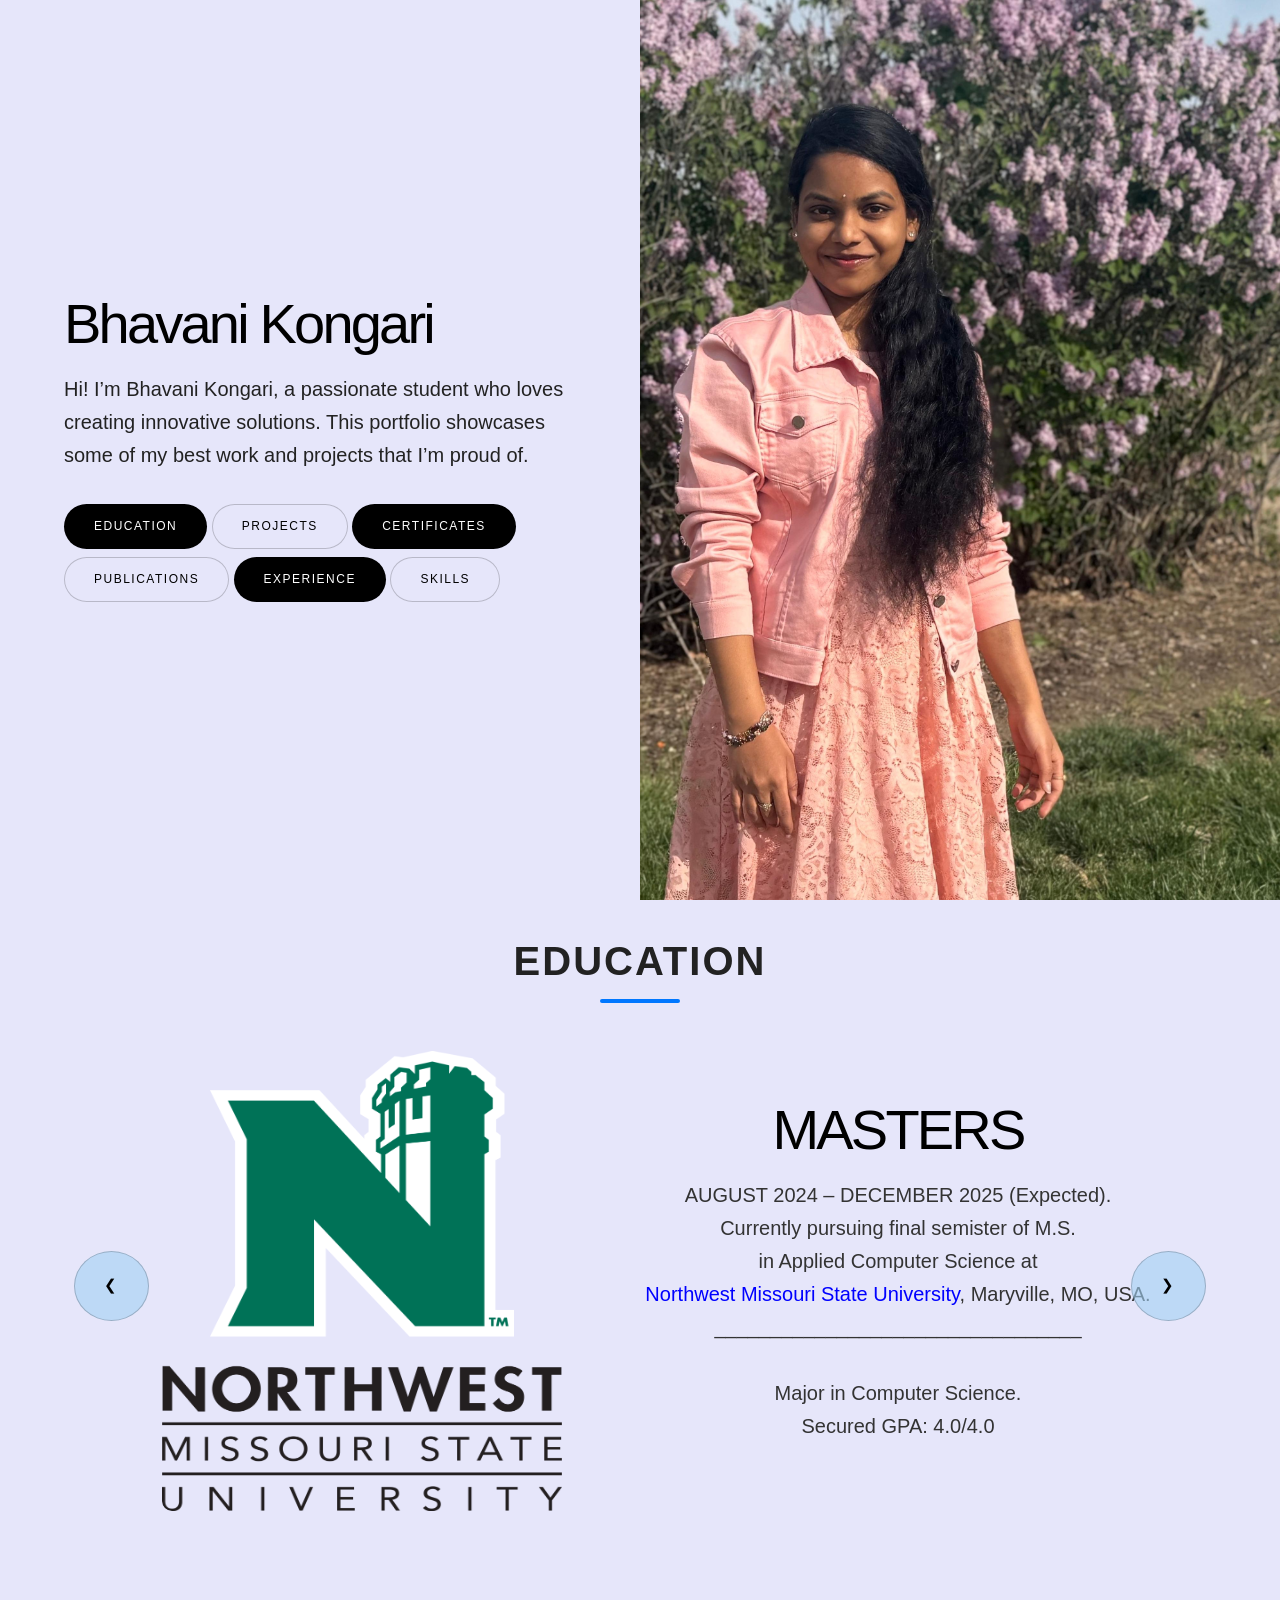
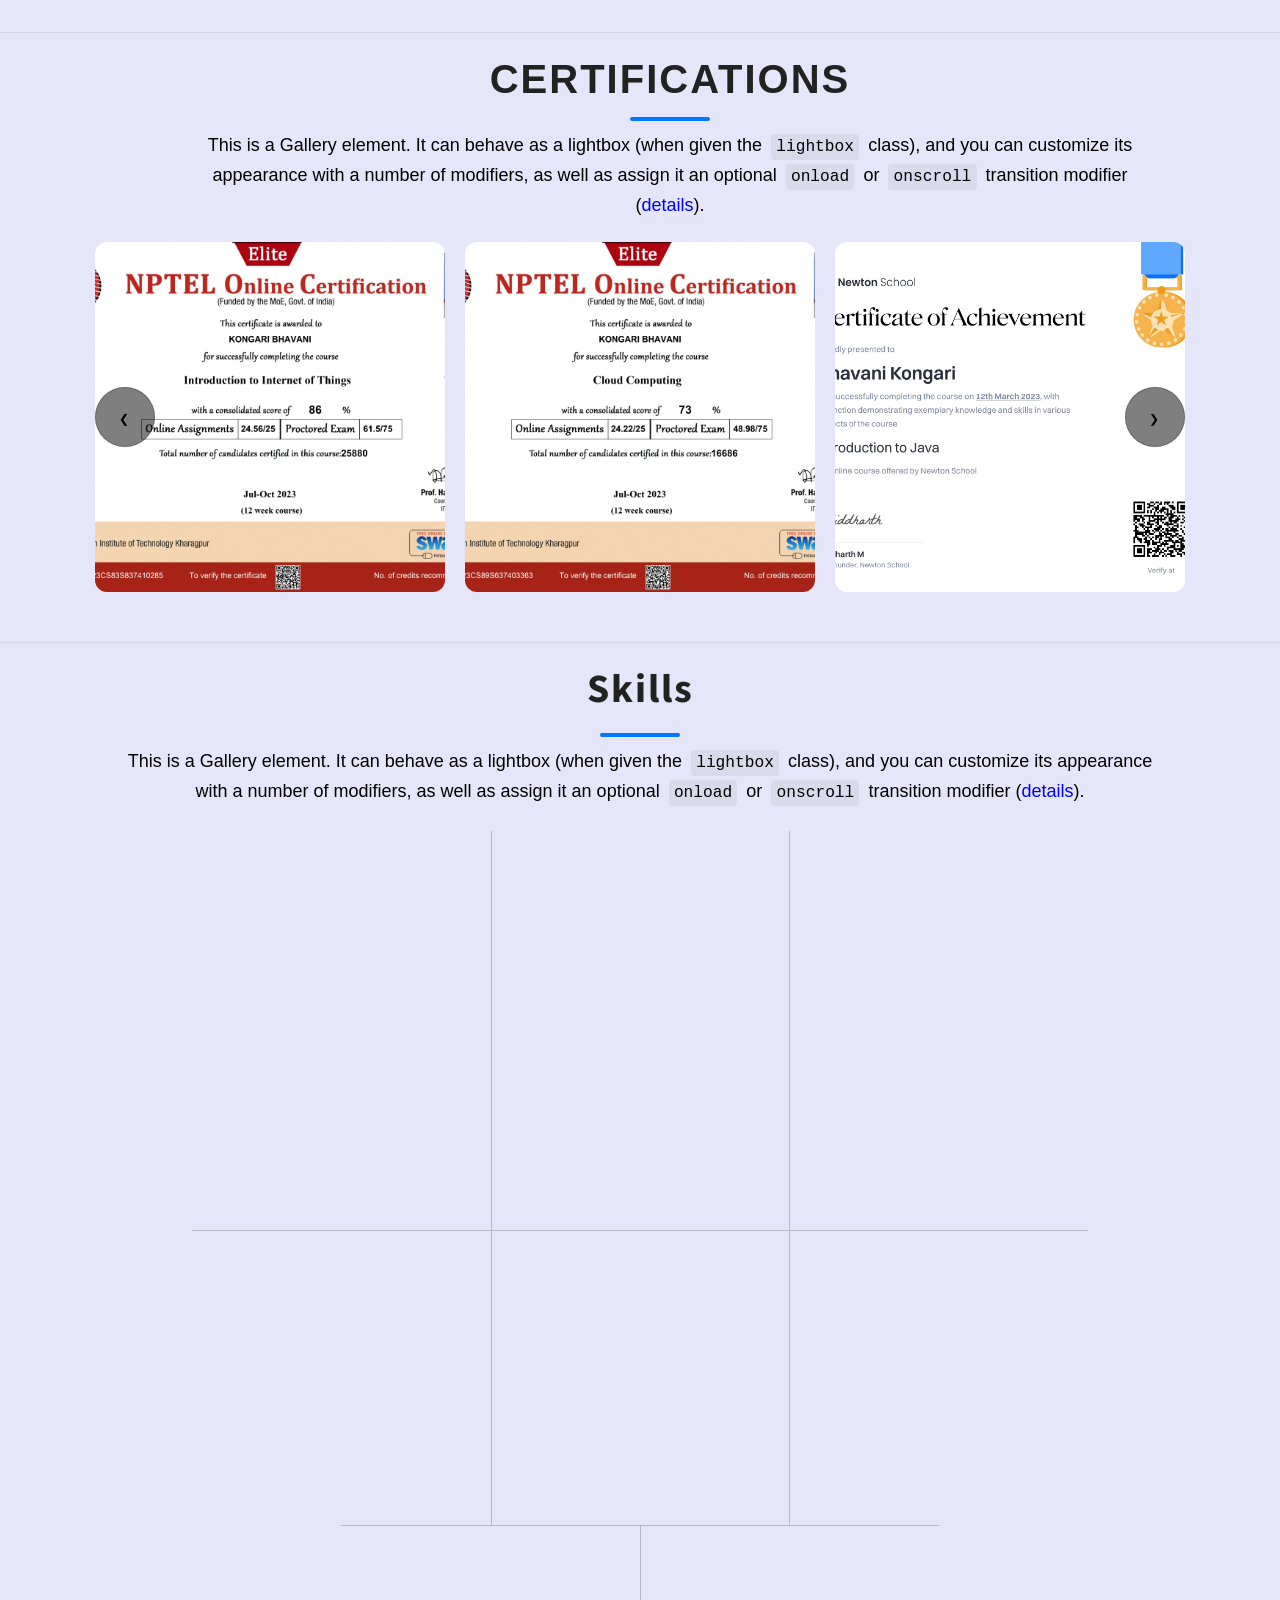
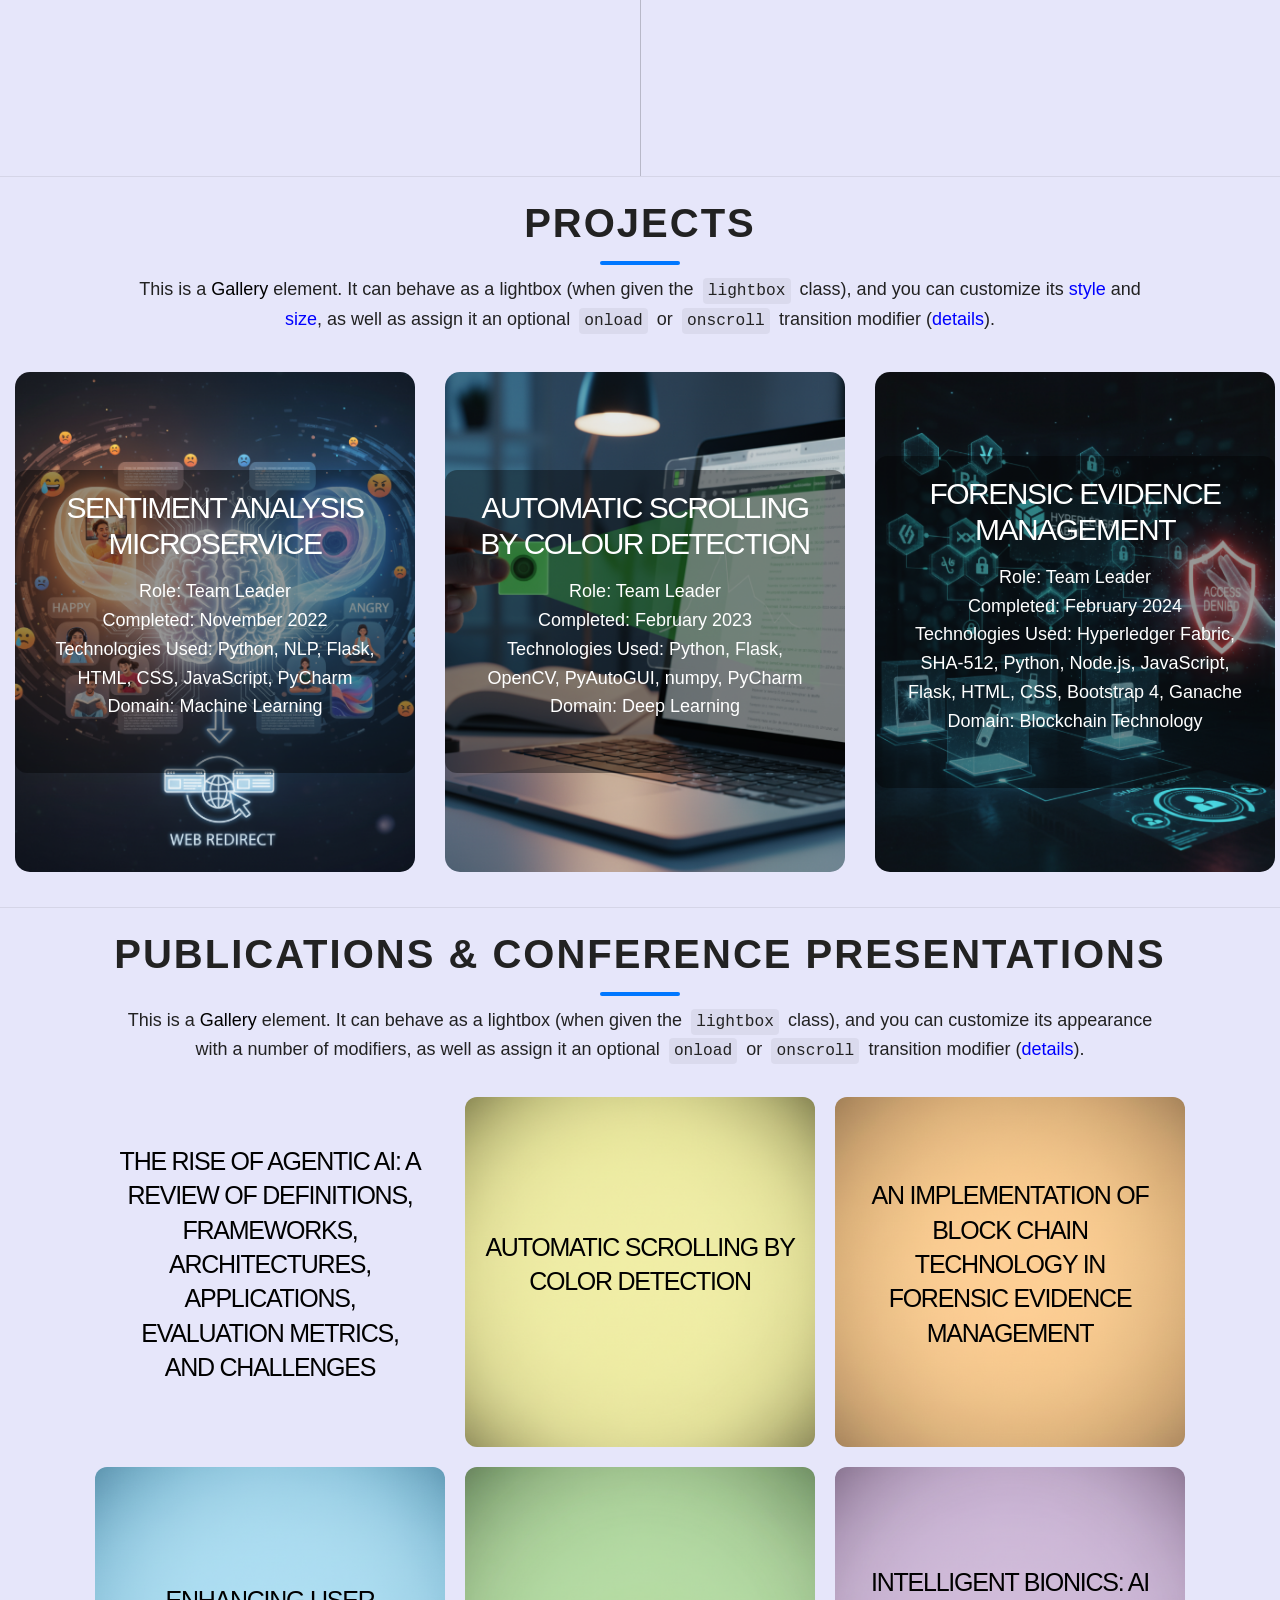
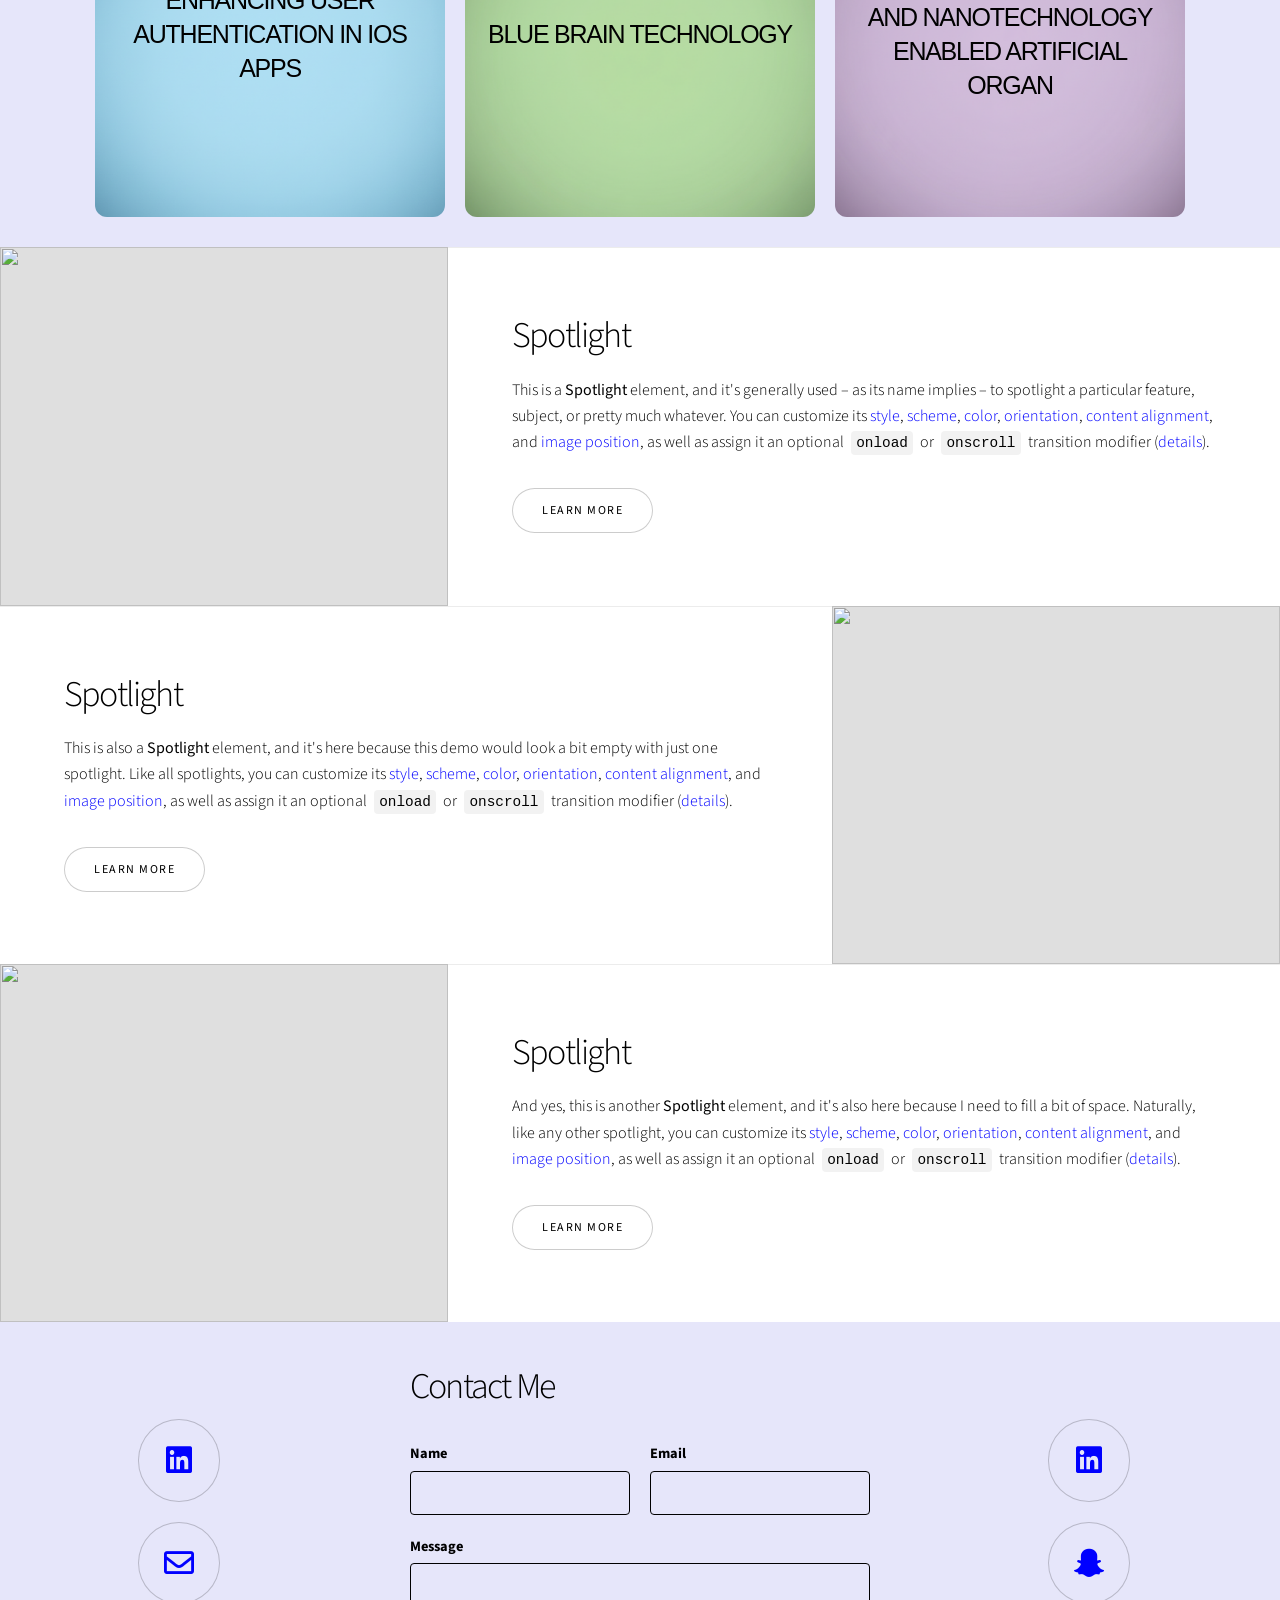
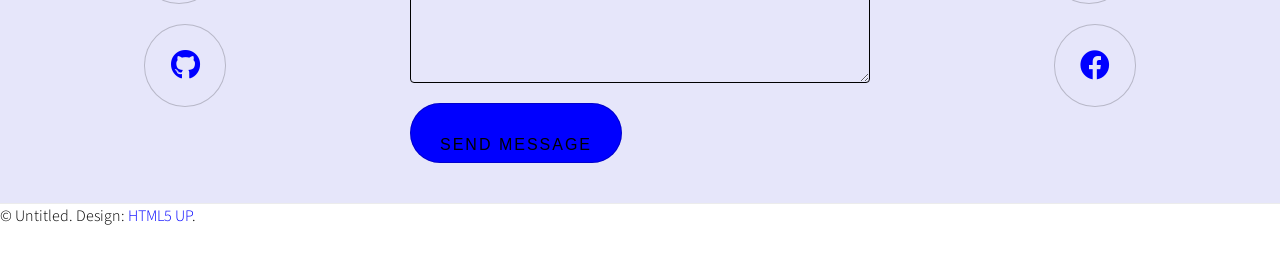
==== index.html @ 275ad196 "second" ====
<!DOCTYPE HTML>
<!--
	Story by HTML5 UP
	html5up.net | @ajlkn
	Free for personal and commercial use under the CCA 3.0 license (html5up.net/license)

	Note: Only needed for demo purposes. Delete for production sites.
-->
<html>
	<head>
		<title>Story by HTML5 UP</title>
		<meta charset="utf-8" />
		<meta name="viewport" content="width=device-width, initial-scale=1, user-scalable=no" />
		<meta name="viewport" content="width=device-width, initial-scale=1.0">
		<link rel="stylesheet" href="assets/css/main.css" />
		
		<noscript><link rel="stylesheet" href="assets/css/noscript.css" /></noscript>
	</head>
	<body class="is-preload">

	<!-- Wrapper -->
	<div id="wrapper" class="divided">
	<!-- Banner -->
	<section class="banner style1 orient-left content-align-left image-position-right fullscreen onload-image-fade-in onload-content-fade-right" style="background: lavender; 
 	color: #222;
  	font-family: 'robot', sans-serif;">
	<div class="content">
	<h1>Bhavani Kongari</h1>
	<p class="major">Hi! I’m Bhavani Kongari, a passionate student who loves creating innovative solutions. This portfolio showcases some of my best work and projects that I’m proud of.
	<!-- <p>This is a <strong>Banner</strong> element, and it's generally used as an introduction or opening statement. You can customize its <span class="demo-controls">appearance with a number of modifiers</span>, as well as assign it an optional <code>onload</code> or <code>onscroll</code> transition modifier (<a href="#reference-banner">details</a>).</p> -->
	<ul class="actions stacked">
	<li><a href="#education" class="button primary">Education</a>
	<a href="#projects" class="button default">Projects</a>	
	<a href="#certificates" class="button primary">Certificates</a>
	<a href="#publications" class="button default">Publications</a>
	<a href="#expirence" class="button primary">Experience</a>
	<a href="#Skills" class="button default">Skills</a></li>
	</ul>
	</div>
	<div class="image">
	<img src="images/MyPic.jpg" alt="" />
	</div>
	</section>

	<!-- Slide 4 (Education) -->
<section class="wrapper style2 align-center" style="background: lavender; 
  color: #222;
  font-family: 'robot', sans-serif; margin-top: -30px;" id="education" >
	  <div>
    <h2 style="font-size: 2.5rem; font-weight: 700; color: #222; letter-spacing: 2px; margin-bottom: 10px;">
      EDUCATION
    </h2>
    <div style="width: 80px; height: 4px; background: #0077ff; margin: 0 auto; border-radius: 2px;"></div>
  
	<!-- <p>This is a <strong>Gallery</strong> element. It can behave as a lightbox (when given the <code>lightbox</code> class), and you can customize its <span class="demo-controls">appearance with a number of modifiers</span>, as well as assign it an optional <code>onload</code> or <code>onscroll</code> transition modifier (<a href="#reference-gallery">details</a>).</p> -->
	</div>


	<div id="carousel" style="position: relative; width: 100%; overflow: hidden; background: lavender; 
  	color: #222;
  	font-family: 'robot', sans-serif;">
	
	  <div id="carousel-inner" style="display: flex; transition: transform 0.5s ease;">
	
	    <!-- Slide 1 -->
	    <div style="flex: 0 0 100%; display: flex; align-items: center; justify-content: center; box-sizing: border-box; padding: 40px;">
	      <div style="flex: 1; text-align:center;">
	        <img src="images/NWMSU.png" style="width:100%; max-width:400px; height: 460px; border-radius:10px;">
	      </div>
	      <div style="flex: 1; padding: 20px; color: #333;">
	        <h1> MASTERS </h1>
	        <p style="font-size:20px; font-family: 'robot', sans-serif;">AUGUST 2024 – DECEMBER 2025 (Expected). <br> 
		
		Currently pursuing final semister of M.S. <br> in Applied Computer Science at 	<br>	
	           <a href="https://www.nwmissouri.edu/">Northwest Missouri State University</a>, Maryville, MO, USA. <br>
	           _________________________________<br><br>
	          	Major in Computer Science. <br>
		Secured GPA: 4.0/4.0 </p>
	      </div>
	    </div>
	
	    <!-- Slide 2 -->
	    <div style="flex: 0 0 100%; display: flex; align-items: center; justify-content: center; box-sizing: border-box; padding: 40px;">
	      <div style="flex: 1; text-align:center;">
	        <img src="images/SREYAS.jpg" style="width:460px; height: 460px; border-radius:10px;">
	      </div>
	      <div style="flex: 1; padding: 20px; color: #333;">
	        <h1> BACHELORS </h1>
	        <p style="font-size:20px; font-family: 'robot', sans-serif;">JUNE 2020 – MAY 2024. <br> 
		
		Completed Bachelor of Technology in Computer Science at <br>
		 	
	           <a href="https://sreyas.ac.in/">Sreyas Institute of Engineering and Technology</a>,
	           <br>Hyderabad, India -	         
	           <a href="https://www.jntuh.ac.in/">JNTUH affiliated</a>. <br>	
	           _________________________________<br><br>
	           Major in Computer Science. <br>
		Secured GPA: 8.49/10.0 <br>
		Second Topper of the University – Awarded Silver Medal.
		</p>
	      </div>
	    </div>



	    <div style="flex: 0 0 100%; display: flex; align-items: center; justify-content: center; box-sizing: border-box; padding: 40px;">
	      <div style="flex: 1; text-align:center;">
	        <img src="images/SRICHAI.png" style="width:460px; height: 460px; border-radius:10px;">
	      </div>
	      <div style="flex: 1; padding: 20px; color: #333;">
	        <h1> INTERMEDIATE </h1>
	        <p style="font-size:20px; font-family: 'robot', sans-serif;">JUNE 2018 – MARCH 2020. <br> 
		
	           <a href="https://srichaitanya.net/">Sri Chaitanya Junior College</a>, Hyderabad, India. <br>
	           _________________________________<br><br>	         
	           Major in MATHS, PHYSICS, CHEMISTRY (MPC). <br>
	         	Board of Intermediate Education, Telangana (BIETS).<br>
		Secured Percentage: 95 <br>
		Secured Score: 955/1000
		</p>
	      </div>
	    </div>

	    <div style="flex: 0 0 100%; display: flex; align-items: center; justify-content: center; box-sizing: border-box; padding: 40px;">
	      <div style="flex: 1; text-align:center;">
	        <img src="images/NAAGAR.png" style="width:460px; height: 460px; border-radius:10px;">
	      </div>
	      <div style="flex: 1; padding: 20px; color: #333;">
	        <h1> HIGH SCHOOL </h1>
	        <p style="font-size:20px; font-family: 'robot', sans-serif;">SSC in March 2018. <br> 
		Completed high school education from <br>
	           <a href="https://www.naagarjunaschools.co.in/">Naagarjuna High School</a>, Hyderabad, India. <br>
	           	        _________________________________<br><br>	  
	         	Board of Secondary Education, Telangana (BSE Telangana). <br>
		Secured Percentage: 92 <br>
		Secured CGPA: 9.2/10.0
		</p>
	      </div>
	    </div>
	
	  </div>
	
	  <!-- Navigation Buttons -->
	<button id="prevBtn" 
	style="position: absolute; top: 50%; left: 10px; transform: translateY(-50%);
	background: rgba(162, 209, 244, 0.6); color: white; border: none; width: 1px; height: 70px; font-size: 15px; 
	border-radius: 80%; display: flex; align-items: center; justify-content: center;"> 
	&#10094; 
	</button>

	<button id="nextBtn" 
	style="position: absolute; top: 50%; right: 10px; transform: translateY(-50%);
	background: rgba(162, 209, 244, 0.6); color: white; border: none; width: 1px; height: 70px; font-size: 15px; 
	border-radius: 80%; display: flex; align-items: center; justify-content: center;">
	&#10095; 
	</button>
	</div>
	</section>

	<script>
	  let index = 0;
	  const slides = document.querySelectorAll("#carousel-inner > div");
	  const total = slides.length;
	  const inner = document.getElementById("carousel-inner");
	
	  function updateSlide() {
	    inner.style.transform = `translateX(-${index * 100}%)`;
	  }
	
	  document.getElementById("nextBtn").onclick = () => {
	    index = (index + 1) % total;
	    updateSlide();
	  };
	
	  document.getElementById("prevBtn").onclick = () => {
	    index = (index - 1 + total) % total;
	    updateSlide();
	  };
	</script>











<section style="padding-left:60px; padding-bottom: 50px;text-align:center; background:lavender; font-family: 'robot', sans-serif;" id="certificates">
  <div>
    	<h2 style="font-size: 2.5rem; font-weight: 700; color: #222; letter-spacing: 2px; padding-top: 20px;margin-bottom: 10px;">
      	CERTIFICATIONS
    	</h2>
    	<div style="width: 80px; height: 4px; background: #0077ff; margin: 0 auto; border-radius: 2px;"></div>
  
	<p style="margin-left: 120px; margin-right: 120px; font-size:18px; font-family: 'robot', sans-serif; padding: 10px">
	This is a <strong>Gallery</strong> element. It can behave as a lightbox (when given the <code>lightbox</code> class),
	and you can customize its <span class="demo-controls">appearance with a number of modifiers</span>, 
	as well as assign it an optional <code>onload</code> or <code>onscroll</code> transition modifier 
	(<a href="#reference-gallery">details</a>).</p>
	</div>

   <div style="position: relative; width:1150px; max-width: 100%; margin: auto; overflow: hidden;margin-top: -20px;" class="certificates-container">
    <!-- Pages container -->
    <div id="cert-pages" style="display:flex; transition: transform 0.5s ease; width: 100%;">

      <!-- Page 1 -->
      <div style="display:flex; gap:20px; min-width: 100%;">
        <!-- Certificate 1 -->
        <div class="cert-card" style="position:relative; width:350px; height:350px; border-radius:12px; overflow:hidden; cursor:pointer; background:lavender;">
          <img src="images/IOT.jpg" alt="NPTEL IoT" style="width:100%; height:100%; object-fit:cover; display:block;">
          <div class="overlay" style="position:absolute; bottom:-100%; left:0; width:100%; height:100%; background:white; color:black; transition:bottom 0.4s ease; display:flex; flex-direction:column; justify-content:center; align-items:center; text-align:center; padding:10px;">
            <h3 style="font-size:25px;">NPTEL - Internet Of Things (IoT)</h3>
            <p style="padding-left:15px;padding-right:15px;font-size:16px;">Key Skills: IoT architecture, sensors & actuators, MQTT, cloud integration, IoT applications<br>Completed in: 2023</p>
            <span style="padding:5px 10px; background:black; color:white; border-radius:20px; cursor:pointer;" onclick="openModal('images/IOT.jpg')">View Certificate</span>
          </div>
        </div>

        <!-- Certificate 2 -->
        <div class="cert-card" style="position:relative; width:350px; height:350px; border-radius:12px; overflow:hidden; cursor:pointer; background:lavender;">
          <img src="images/CC.jpg" alt="NPTEL Cloud" style="width:100%; height:100%; object-fit:cover; display:block;">
          <div class="overlay" style="position:absolute; bottom:-100%; left:0; width:100%; height:100%; background:white; color:black; transition:bottom 0.4s ease; display:flex; flex-direction:column; justify-content:center; align-items:center; text-align:center; padding:10px;">
            <h3 style="font-size:25px;">NPTEL - Cloud Computing (CC)</h3>
            <p style="padding-left:15px;padding-right:15px;font-size:16px;">Key Skills: Cloud architecture, IaaS/PaaS/SaaS, virtualization, AWS/Azure concepts, deployment & management<br>Completed in: 2023</p>
            <span style="padding:5px 10px; background:black; color:white; border-radius:20px; cursor:pointer;" onclick="openModal('images/CC.jpg')">View Certification</span>
          </div>
        </div>

        <!-- Certificate 3 -->
        <div class="cert-card" style="position:relative; width:350px; height:350px; border-radius:12px; overflow:hidden; cursor:pointer; background:lavender;">
          <img src="images/JAVA.jpg" alt="Newton Java" style="width:100%; height:100%; object-fit:cover; display:block;">
          <div class="overlay" style="position:absolute; bottom:-100%; left:0; width:100%; height:100%; background:white; color:black; transition:bottom 0.4s ease; display:flex; flex-direction:column; justify-content:center; align-items:center; text-align:center; padding:10px;">
            <h3 style="font-size:25px;">Newton School - Introduction to Java</h3>
            <p style="padding-left:15px;padding-right:15px;font-size:16px;">Key Skills: Java basics, OOP concepts, loops, arrays, classes & objects, exception handling<br>Completed in: 2023</p>
            <span style="padding:5px 10px; background:black; color:white; border-radius:20px; cursor:pointer;" onclick="openModal('images/JAVA.jpg')">View Certification</span>
          </div>
        </div>
      </div>

      <!-- Page 2 -->
      <div style="display:flex; gap:20px; min-width: 100%;">
        <!-- Certificate 4 -->
        <div class="cert-card" style="position:relative; width:350px; height:350px; border-radius:12px; overflow:hidden; cursor:pointer; background:lavender;">
          <img src="images/iicc2.jpg" alt="Coding Ninja" style="width:100%; height:100%; object-fit:cover; display:block;">
          <div class="overlay" style="position:absolute; bottom:-100%; left:0; width:100%; height:100%; background:white; color:black; transition:bottom 0.4s ease; display:flex; flex-direction:column; justify-content:center; align-items:center; text-align:center; padding:10px;">
            <h3 style="font-size:25px;">Coding Ninjas - Innovative India Coding Championship (Active Participation)</h3>
            <p style="padding-left:15px;padding-right:15px;font-size:16px;">Key Skills: Problem-solving, competitive coding, algorithmic thinking<br>Completed in: 2022</p>
            <span style="padding:5px 10px; background:black; color:white; border-radius:20px; cursor:pointer;" onclick="openModal('images/iicc1.jpg')">View Certificate</span>
          </div>
        </div>

        <!-- Certificate 5 -->
        <div class="cert-card" style="position:relative; width:350px; height:350px; border-radius:12px; overflow:hidden; cursor:pointer; background:lavender;">
          <img src="images/iicc1.jpg" alt="Coding Ninja 2" style="width:100%; height:100%; object-fit:cover; display:block;">
          <div class="overlay" style="position:absolute; bottom:-100%; left:0; width:100%; height:100%; background:white; color:black; transition:bottom 0.4s ease; display:flex; flex-direction:column; justify-content:center; align-items:center; text-align:center; padding:10px;">
            <h3 style="font-size:25px;">Coding Ninjas - Innovative India Coding Championship (Round 2 Participation)</h3>
            <p style="padding-left:15px;padding-right:15px;font-size:16px;">Key Skills: Advanced problem-solving, algorithms, data structures, coding efficiency<br>Completed in: 2022</p>
            <span style="padding:5px 10px; background:black; color:white; border-radius:20px; cursor:pointer;" onclick="openModal('images/iicc2.jpg')">View Certificate</span>
          </div>
        </div>

        <!-- Certificate 6 -->
        <div class="cert-card" style="position:relative; width:350px; height:350px; border-radius:12px; overflow:hidden; cursor:pointer; background:lavender;">
          <img src="images/PYB.jpg" alt="Coding Ninja 3" style="width:100%; height:100%; object-fit:cover; display:block;">
          <div class="overlay" style="position:absolute; bottom:-100%; left:0; width:100%; height:100%; background:white; color:black; transition:bottom 0.4s ease; display:flex; flex-direction:column; justify-content:center; align-items:center; text-align:center; padding:10px;">
            <h3 style="font-size:25px;">HackerRank - Python Basics</h3>
            <p style="padding-left:15px;padding-right:15px;font-size:16px;">Key Skills: Python syntax, loops, functions, lists, dictionaries<br>Completed in: 2023</p>
            <span style="padding:5px 10px; background:black; color:white; border-radius:20px; cursor:pointer;" onclick="openModal('images/PYB.jpg')">View Certificate</span>
            <a href="https://www.hackerrank.com/certificates/f0b7fccf5c81" style="padding-top: 10px;">Certificate Link</a>
          </div>
        </div>
      </div>

      <!-- Page 3 -->
      <div style="display:flex; gap:20px; min-width: 100%;">
        <!-- Certificate 7 -->
        <div class="cert-card" style="position:relative; width:350px; height:350px; border-radius:12px; overflow:hidden; cursor:pointer; background:lavender;">
          <img src="images/PYPS.jpg" alt="Coding Ninja 3" style="width:100%; height:100%; object-fit:cover; display:block;">
          <div class="overlay" style="position:absolute; bottom:-100%; left:0; width:100%; height:100%; background:white; color:black; transition:bottom 0.4s ease; display:flex; flex-direction:column; justify-content:center; align-items:center; text-align:center; padding:10px;">
            <h3 style="font-size:25px;">HackerRank - Problem Solving (Python)</h3>
            <p style="padding-left:15px;padding-right:15px;font-size:16px;">Key Skills: Algorithms, data structures, logical reasoning, Python programming<br>Completed in: 2023</p>
            <span style="padding:5px 10px; background:black; color:white; border-radius:20px; cursor:pointer;" onclick="openModal('images/PYPS.jpg')">View Certificate</span>
            <a href="https://www.hackerrank.com/certificates/18e7dff6a2b8" style="padding-top: 10px;">Certificate Link</a>
          </div>
        </div>

        <!-- Certificate 8 -->
        <div class="cert-card" style="position:relative; width:350px; height:350px; border-radius:12px; overflow:hidden; cursor:pointer; background:lavender;">
          <img src="images/SQLBASIC.png" alt="Coding Ninja 3" style="width:100%; height:100%; object-fit:cover; display:block;">
          <div class="overlay" style="position:absolute; bottom:-100%; left:0; width:100%; height:100%; background:white; color:black; transition:bottom 0.4s ease; display:flex; flex-direction:column; justify-content:center; align-items:center; text-align:center; padding:10px;">
            <h3 style="font-size:25px;">HackerRank - SQL Basic</h3>
            <p style="padding-left:15px;padding-right:15px;font-size:16px;">Key Skills: SELECT queries, filtering, aggregate functions, joins<br>Completed in: 2025</p>
            <span style="padding:5px 10px; background:black; color:white; border-radius:20px; cursor:pointer;" onclick="openModal('images/SQLBASIC.png')">View Certificate</span>
            <a href="https://www.hackerrank.com/certificates/f320f38e4afd" style="padding-top: 10px;">Certificate Link</a>
          </div>
        </div>

        <!-- Certificate 9 -->
        <div class="cert-card" style="position:relative; width:350px; height:350px; border-radius:12px; overflow:hidden; cursor:pointer; background:lavender;">
          <img src="images/SQLINTER.png" alt="Coding Ninja 3" style="width:100%; height:100%; object-fit:cover; display:block;">
          <div class="overlay" style="position:absolute; bottom:-100%; left:0; width:100%; height:100%; background:white; color:black; transition:bottom 0.4s ease; display:flex; flex-direction:column; justify-content:center; align-items:center; text-align:center; padding:10px;">
            <h3 style="font-size:25px;">HackerRank - SQL Intermediate</h3>
            <p style="padding-left:15px;padding-right:15px;font-size:16px;">Key Skills: Subqueries, set operations, advanced joins, data manipulation<br>Completed in: 2025</p>
            <span style="padding:5px 10px; background:black; color:white; border-radius:20px; cursor:pointer;" onclick="openModal('images/SQLINTER.png')">View Certificate</span>
            <a href="https://www.hackerrank.com/certificates/ecd2dcb4f6e3" style="padding-top: 10px;">Certificate Link</a>
          </div>
        </div>
      </div>

      <!-- Page 4 -->
      <div style="display:flex; gap:20px; min-width: 100%;">
        <!-- Certificate 10 -->
        <div class="cert-card" style="position:relative; width:350px; height:350px; border-radius:12px; overflow:hidden; cursor:pointer; background:lavender;">
          <img src="images/SQLADV.png" alt="Coding Ninja 3" style="width:100%; height:100%; object-fit:cover; display:block;">
          <div class="overlay" style="position:absolute; bottom:-100%; left:0; width:100%; height:100%; background:white; color:black; transition:bottom 0.4s ease; display:flex; flex-direction:column; justify-content:center; align-items:center; text-align:center; padding:10px;">
            <h3 style="font-size:25px;">HackerRank - SQL Advanced</h3>
            <p style="padding-left:15px;padding-right:15px;font-size:16px;">Key Skills: Complex queries, window functions, performance optimization<br>Completed in: 2024</p>
            <span style="padding:5px 10px; background:black; color:white; border-radius:20px; cursor:pointer;" onclick="openModal('images/SQLADV.png')">View Certificate</span>
            <a href="https://www.hackerrank.com/certificates/8d1973edeaaa" style="padding-top: 10px;">Certificate Link</a>
          </div>
        </div>
      </div>

    </div>

    <!-- Navigation buttons -->
   
<button onclick="prevPage()" style="position:absolute; top:50%; left:0px; transform:translateY(-50%); padding:10px; cursor:pointer; background:rgba(0,0,0,0.5); color:white; border:none; border-radius:50px; z-index:100;width:60px;padding-bottom: 50px;" class="cert-nav-button">&#10094;</button>
<button onclick="nextPage()" style="position:absolute; top:50%; right:60px; transform:translateY(-50%); padding:10px; cursor:pointer; background:rgba(0,0,0,0.5); color:white; border:none; border-radius:50px; z-index:100;width:60px;padding-bottom: 50px;" class="cert-nav-button">&#10095;</button>
</div>
</section>

<script>
  let currentPage = 0;
  const pages = document.getElementById('cert-pages');
  const totalPages = pages.children.length;

  function nextPage() {
    if(currentPage < totalPages - 1){
      currentPage++;
      pages.style.transform = `translateX(-${currentPage * 100}%)`;
    }
  }

  function prevPage() {
    if(currentPage > 0){
      currentPage--;
      pages.style.transform = `translateX(-${currentPage * 100}%)`;
    }
  }

  // Hover effect
  document.querySelectorAll('.cert-card').forEach(card => {
    card.addEventListener('mouseenter', () => {
      card.querySelector('.overlay').style.bottom = '0';
    });
    card.addEventListener('mouseleave', () => {
      card.querySelector('.overlay').style.bottom = '-100%';
    });
  });

  // Modal function
  function openModal(imgSrc) {
    const modal = document.createElement('div');
    modal.style.position = 'fixed';
    modal.style.top = 0;
    modal.style.left = 0;
    modal.style.width = '100%';
    modal.style.height = '100%';
    modal.style.background = 'rgba(0,0,0,0.8)';
    modal.style.display = 'flex';
    modal.style.justifyContent = 'center';
    modal.style.alignItems = 'center';
    modal.style.zIndex = 1000;
    modal.onclick = () => document.body.removeChild(modal);

    const img = document.createElement('img');
    img.src = imgSrc;
    img.style.maxWidth = '80%';
    img.style.maxHeight = '80%';
    modal.appendChild(img);

    document.body.appendChild(modal);
  }
</script>


<div style="background-color: lavender;padding-top:20px;margin-bottom: -80px;">
    	<h2 style="text-align: center; font-size: 2.5rem; font-weight: 700; color: #222; letter-spacing: 2px; " id="Skills">
      	Skills
    	</h2>
    	<div style="text-align: center;width: 80px; height: 4px; background: #0077ff; margin: 0 auto; border-radius: 2px;"></div>
  
	<p style="text-align: center;margin-left: 120px; margin-right: 120px; font-size:18px; font-family: 'robot', sans-serif; padding-top: 10px">
	This is a <strong>Gallery</strong> element. It can behave as a lightbox (when given the <code>lightbox</code> class),
	and you can customize its <span class="demo-controls">appearance with a number of modifiers</span>, 
	as well as assign it an optional <code>onload</code> or <code>onscroll</code> transition modifier 
	(<a href="#reference-gallery">details</a>).</p>

<section class="wrapper style1 align-center" style="margin-top:-120px;">
<div class="inner">

<div class="items style1 medium onscroll-fade-in">

<section>
  <span class="icon style2 major"><i class="fas fa-code" style="font-size: 40px;color:rgb(247, 17, 182)"></i></span>
  <h3 style="font-size: 30px; font-family: 'robot', sans-serif;">Programming Languages</h3>

  <ul style="font-size: 20px;list-style:none; padding:0; margin:10px 0; display:flex; flex-wrap:wrap; justify-content:center;">
    <li><a href="https://www.geeksforgeeks.org/c-programming-language/" class="button primary small" style="text-transform:none;">C</a></li>
    <li><a href="https://www.geeksforgeeks.org/c-plus-plus/" class="button primary small" style="text-transform:none;">C++</a></li>
    <li><a href="https://www.geeksforgeeks.org/java/" class="button primary small" style="text-transform:none;">Java</a></li>
    <li><a href="https://www.w3schools.com/python/" class="button primary small" style="text-transform:none;">Python</a></li>
    <li><a href="https://www.w3schools.com/sql/" class="button primary small" style="text-transform:none;">SQL</a></li>
    <li><a href="https://www.geeksforgeeks.org/swift-programming-language/" class="button primary small" style="text-transform:none;">Swift</a></li>
    <li><a href="https://www.w3schools.com/typescript/typescript_intro.php" class="button primary small" style="text-transform:none;">TypeScript</a></li>
  </ul>
</section>

<section>
<span class="icon style2 major"><i class="fas fa-tools" style="font-size: 40px;color:green"></i></span>  
<h3 style="font-size: 30px; font-family: 'robot', sans-serif;">Development Tools</h3>
  
  <ul style="font-size: 20px;list-style:none; padding:0; margin:10px 0; display:flex; flex-wrap:wrap; justify-content:center;">
    <li><a href="https://code.visualstudio.com/docs" class="button primary small" style="text-transform:none;">Visual Studio Code</a></li>
    <li><a href="https://www.jetbrains.com/pycharm/learn/" class="button primary small" style="text-transform:none;">PyCharm</a></li>
    <li><a href="https://www.eclipse.org/documentation/" class="button primary small" style="text-transform:none;">Eclipse</a></li>
    <li><a href="https://netbeans.apache.org/kb/docs/" class="button primary small" style="text-transform:none;">Netbeans</a></li>
    <li><a href="https://jupyter.org/documentation" class="button primary small" style="text-transform:none;">Jupyter Lab</a></li>
    <li><a href="https://developer.apple.com/xcode/" class="button primary small" style="text-transform:none;">XCode</a></li>
    <li><a href="https://developer.android.com/studio/intro" class="button primary small" style="text-transform:none;">Android Studio</a></li>
  </ul>
</section>

<section>
 <span class="icon style2 major"><i class="fas fa-chart-line" style="font-size:40px;color:orange"></i></span>
  <h3 style="font-size: 30px; font-family: 'robot', sans-serif;">Data Visualization Tools</h3>
  <ul style="font-size: 20px;list-style:none; display:flex; flex-wrap:wrap; justify-content:center;">
    <li><a href="https://learn.microsoft.com/en-us/power-bi/fundamentals/power-bi-overview" class="button primary small" style="text-transform:none;">PowerBI</a></li>
    <li><a href="https://www.tableau.com/learn/training" class="button primary small" style="text-transform:none;">Tableau</a></li>
    <li><a href="https://www.lucidchart.com/pages/landing?utm_source=google&utm_medium=cpc&utm_campaign=_chart_en_us_mixed_search_brand_exact_&km_CPC_CampaignId=1457964857&km_CPC_AdGroupID=57044764032&km_CPC_Keyword=lucid%20chart&km_CPC_MatchType=e&km_CPC_ExtensionID=&km_CPC_Network=g&km_CPC_AdPosition=&km_CPC_Creative=442433231228&km_CPC_TargetID=kwd-55720648523&km_CPC_Country=1020590&km_CPC_Device=c&km_CPC_placement=&km_CPC_target=&gad_source=1&gad_campaignid=1457964857&gbraid=0AAAAADLdSjDP53KNGj-iWqH7b-PWgHYw1&gclid=CjwKCAjwuePGBhBZEiwAIGCVS4UZf-5QvGvRvoohcEg1MyoGPF-7dbnslvgB4Ez2W3D-LUSn8uSmVhoCds0QAvD_BwE" class="button primary small" style="text-transform:none;">LucidChart</a></li>
    <li><a href="https://www.uml-diagrams.org/" class="button primary small" style="text-transform:none;">UML</a></li>
    <li><a href="https://support.microsoft.com/en-us/excel" class="button primary small" style="text-transform:none;">Excel (Advanced)</a></li>
    <li><a href="https://support.microsoft.com/en-us/office" class="button primary small" style="text-transform:none;">MS Project & Office Suite</a></li>
  </ul>
</section>

<section>
  <span class="icon style2 major"><i class="fas fa-globe" style="font-size: 40px;color:rgb(60, 146, 245)"></i></span>
  <h3 style="font-size: 30px; font-family: 'robot', sans-serif;">Web Technologies</h3>

  <ul style="font-size: 20px;list-style:none; padding:0; margin:10px 0; display:flex; flex-wrap:wrap; justify-content:center;">
    <li><a href="https://www.w3schools.com/html/" class="button primary small" style="text-transform:none;">HTML5</a></li>
    <li><a href="https://www.w3schools.com/css/" class="button primary small" style="text-transform:none;">CSS3</a></li>
    <li><a href="https://www.w3schools.com/js/" class="button primary small" style="text-transform:none;">JavaScript</a></li>
    <li><a href="https://getbootstrap.com/docs/" class="button primary small" style="text-transform:none;">Bootstrap</a></li>
    <li><a href="https://www.w3schools.com/php/" class="button primary small" style="text-transform:none;">PHP</a></li>
    <li><a href="https://www.w3schools.com/xml/" class="button primary small" style="text-transform:none;">XML</a></li>
    <li><a href="https://www.w3schools.com/js/js_json_intro.asp" class="button primary small" style="text-transform:none;">JSON</a></li>
  </ul>
</section>

<section>
  <span class="icon style2 major"><i class="fas fa-layer-group" style="font-size: 40px;color:purple"></i></span>
  <h3 style="font-size: 30px; font-family: 'robot', sans-serif;">Frameworks</h3>
  <ul style="font-size: 20px;list-style:none; padding:0; margin:10px 0; display:flex; flex-wrap:wrap; justify-content:center;">
    <li><a href="https://nodejs.org/en/docs/" class="button primary small" style="text-transform:none;">Node.js</a></li>
    <li><a href="https://flask.palletsprojects.com/en/2.3.x/tutorial/" class="button primary small" style="text-transform:none;">Flask</a></li>
    <li><a href="https://developer.apple.com/documentation/uikit" class="button primary small" style="text-transform:none;">UIKit</a></li>
    <li><a href="https://spring.io/projects/spring-boot" class="button primary small" style="text-transform:none;">Spring Boot</a></li>
    <li><a href="https://reactnative.dev/docs/getting-started" class="button primary small" style="text-transform:none;">React Native</a></li>
  </ul>
</section>

<section>
  <span class="icon style2 major"><i class="fas fa-cloud" style="font-size: 40px;color:skyblue"></i></span>
  <h3 style="font-size: 30px; font-family: 'robot', sans-serif;">Cloud / VCS</h3>
  <ul style="font-size: 20px;list-style:none; padding:0; margin:10px 0; display:flex; flex-wrap:wrap; justify-content:center;">
    <li><a href="https://aws.amazon.com/getting-started/" class="button primary small" style="text-transform:none;">AWS</a></li>
    <li><a href="https://devcenter.heroku.com/start" class="button primary small" style="text-transform:none;">Heroku</a></li>
    <li><a href="https://docs.github.com/en/get-started" class="button primary small" style="text-transform:none;">Github</a></li>
    <li><a href="https://git-scm.com/docs" class="button primary small" style="text-transform:none;">Git Bash</a></li>
    <li><a href="https://desktop.github.com/" class="button primary small" style="text-transform:none;">Git Desktop</a></li>
  </ul>
</section>

<section>
  <span class="icon style2 major"><i class="fas fa-desktop" style="font-size: 40px;color:red;"></i></span>
  <h3 style="font-size: 30px; font-family: 'robot', sans-serif;">Operating System</h3>
  <ul style="font-size: 20px;list-style:none; padding:0; margin:10px 0; display:flex; flex-wrap:wrap; justify-content:center; ">
    <li><a href="https://www.microsoft.com/windows" class="button primary small" style="text-transform:none;">Windows</a></li>
    <li><a href="https://www.linux.org/pages/download/" class="button primary small" style="text-transform:none;">Linux</a></li>
    <li><a href="https://developer.apple.com/ios/" class="button primary small" style="text-transform:none;">iOS</a></li>
    <li><a href="https://www.apple.com/macos/" class="button primary small" style="text-transform:none;">macOS</a></li>
    <li><a href="https://www.android.com/" class="button primary small" style="text-transform:none;">Android</a></li>
  </ul>
</section>

<section>
  <span class="icon style2 major"><i class="fas fa-database" style="font-size: 40px;color:blue"></i></span>
  <h3 style="font-size: 30px; font-family: 'robot', sans-serif;">Databases</h3>
  <ul style="font-size: 20px;list-style:none; padding:0; margin:10px 0; display:flex; flex-wrap:wrap; justify-content:center; ">
    <li><a href="https://www.mongodb.com/docs/" class="button primary small" style="text-transform:none;">MongoDB</a></li>
    <li><a href="https://www.mysql.com/" class="button primary small" style="text-transform:none;">MySQL</a></li>
    <li><a href="https://www.oracle.com/database/" class="button primary small" style="text-transform:none;">Oracle</a></li>
    <li><a href="https://firebase.google.com/docs" class="button primary small" style="text-transform:none;">Firebase</a></li>
 </ul>
</section>

</div>
</div>
</div>
</section>





	<section class="wrapper style1 align-center" style="background: lavender; 
  		color: #222;padding-top:20px;
  	font-family: 'robot', sans-serif;" id="projects">

	<div>
    	<h2 style="font-size: 2.5rem; font-weight: 700; color: #222; letter-spacing: 2px; margin-bottom: 10px;">
      	PROJECTS
    	</h2>
    	<div style="width: 80px; height: 4px; background: #0077ff; margin: 0 auto; border-radius: 2px;"></div>
  
	<p style="margin-left: 120px; margin-right: 120px; font-size:18px; font-family: 'robot', sans-serif; padding: 10px">
	This is a <strong>Gallery</strong> element. It can behave as a lightbox (when given the <code>lightbox</code> class),
	and you can customize its <span class="demo-controls">appearance with a number of modifiers</span>, 
	as well as assign it an optional <code>onload</code> or <code>onscroll</code> transition modifier 
	(<a href="#reference-gallery">details</a>).</p>
	</div>
	<!-- Gallery -->


	<div class="gallery style2 medium lightbox onscroll-fade-in" style="margin-top: -20px;padding-bottom: 20px;">
	
	<article style="position: relative; width: 100%; max-width: 800px; margin: auto; overflow: hidden; border-radius: 15px;">
  
	 <!-- Background Image -->
	<div style="
	      background: url('images/SENTIMENT.png') center/cover no-repeat; height: 500px; display: flex; align-items: center; justify-content: center; position: relative;">
	
	<div style="text-align: center; color: white;font-family: 'robot', sans-serif;background: rgba(0,0,0,0.4);padding: 20px 25px;border-radius: 12px;max-width: 800px;margin: auto;line-height: 1.6;">
	  <h1 style="font-size: 30px; margin-bottom: 15px;">SENTIMENT ANALYSIS MICROSERVICE</h1>
	  <p style="font-size:18px; font-family: 'robot', sans-serif;"><b>Role:</b> Team Leader<br>
	  <b>Completed:</b> November 2022<br>
	  <b>Technologies Used:</b> Python, NLP, Flask, HTML, CSS, JavaScript, PyCharm<br>
	  <b>Domain:</b> Machine Learning</p>
	</div>

	    <div class="caption" style="position: absolute;background: rgba(0,0,0,0.7);color: white;padding: 20px;text-align: center;">
	      <h3></b>Project Description</b></h3>
	      <p style="font-size: 15px; font-family: 'robot', sans-serif">
	      This solution creates a personalized user experience by predicting emotions from user input. 
	      Responses are analyzed and classified into categories like joy, sadness, anger, fear, love, or surprise. 
	      Based on the detected emotion, users are dynamically redirected to content that suits their mood. For instance, 
	      joy may lead to games or jokes, sadness to comforting movies, anger to anonymous writing platforms, 
	      fear to soothing music, love to meaningful stories, and surprise to engaging articles.
	      This application showcases how technology can understand emotions and provide relevant digital experiences, 
	      combining technical intelligence with a human touch.</p>
	      <ul class="actions fixed" style="list-style:none; padding:0;">
	        <li>
	          <a href="https://github.com/12bhavani/SRESTA-Sentimental-Analysis-Microservice" class="button primary small">
	              Github Repo
	          </a>
	        </li>
	        <li>
	          <a href="https://drive.google.com/drive/folders/120D0j64xY5xdlAoj7rzZOqS6EMjMOkCo?usp=drive_link" class="button primary small">
	              Demo & Documents
	          </a>
	        </li>
	      </ul>
	    </div>
	  </div>
	</article>

	<article style="position: relative; width: 100%; max-width: 800px; margin: auto; overflow: hidden; border-radius: 15px;">
  
	 <!-- Background Image -->
	<div style="
	      background: url('images/SCROLLING.png') center/cover no-repeat; height: 500px; display: flex; align-items: center; justify-content: center; position: relative;">
	
	<div style="text-align: center; color: white;font-family: 'robot', sans-serif;background: rgba(0,0,0,0.4);padding: 20px 25px;border-radius: 12px;max-width: 800px;margin: auto;line-height: 1.6;">
	  <h1 style="font-size: 30px; margin-bottom: 15px;">AUTOMATIC SCROLLING BY COLOUR DETECTION</h1>
	  <p style="font-size:18px; font-family: 'robot', sans-serif;"><b>Role:</b> Team Leader<br>
	  <b>Completed:</b> February 2023<br>
	  <b>Technologies Used:</b> Python, Flask, OpenCV, PyAutoGUI, numpy, PyCharm<br>
	  <b>Domain:</b> Deep Learning</p>
	</div>

	    <div class="caption" style="position: absolute;background: rgba(0,0,0,0.7);color: white;padding: 20px;text-align: center;">
	      <h3></b>Project Description</b></h3>
	      <p style="font-size: 15px; font-family: 'robot', sans-serif">
	      This project is to develop a feature that enables touchless screen scrolling using color detection 
	      via a webcam. Implemented with Python, OpenCV, and PyAutoGUI, it detects a specified color (default green) 
	      and automatically scrolls the screen, allowing users to operate the monitor from a distance without 
	      a mouse or touchpad. The feature can be customized to detect any color of choice, offering 
	     flexibility and enhancing user convenience. It demonstrates contactless human-computer interaction and 
	     real-time responsiveness, improving accessibility and user experience.</p>
	      <ul class="actions fixed" style="list-style:none; padding:0;">
	        <li>
	          <a href="https://github.com/12bhavani/Mini_proj" class="button primary small">
	              Github Repo
	          </a>
	        </li>
	        <li>
	          <a href="https://drive.google.com/drive/folders/123Xqk_GmAdmASTN6-IOlMqIkd0MrIWOc?usp=drive_link" class="button primary small">
	              Demo & Documents
	          </a>
	        </li>
	      </ul>
	    </div>
	  </div>
	</article>

	<article style="position: relative; width: 100%; max-width: 800px; margin: auto; overflow: hidden; border-radius: 15px;">
	 <!-- Background Image -->
	<div style="
	      background: url('images/BLOCKCHAIN.png') center/cover no-repeat; height: 500px; display: flex; align-items: center; justify-content: center; position: relative;">
	
	<div style="text-align: center; color: white;font-family: 'robot', sans-serif;background: rgba(0,0,0,0.4);padding: 20px 25px;border-radius: 12px;max-width: 800px;margin: auto;line-height: 1.6;">
	  <h1 style="font-size: 30px; margin-bottom: 15px;">FORENSIC EVIDENCE MANAGEMENT</h1>
	  <p style="font-size:18px; font-family: 'robot', sans-serif;"><b>Role:</b> Team Leader<br>
	  <b>Completed:</b> February 2024<br>
	  <b>Technologies Used:</b> Hyperledger Fabric, SHA-512, Python, Node.js, JavaScript, Flask, HTML, CSS, Bootstrap 4, Ganache<br>
	  <b>Domain:</b> Blockchain Technology</p>
	</div>

	    <div class="caption" style="position: absolute;background: rgba(0,0,0,0.7);color: white;padding: 20px;text-align: center;">
	      <h3></b>Project Description</b></h3>
	      <p style="font-size: 15px; font-family: 'robot', sans-serif">
	      This project develops a secure and tamper-proof forensic evidence management system using Hyperledger 
	      Fabric blockchain. It digitalizes the chain of custody, ensuring that all evidence records are immutable 
	      and cannot be altered without leaving a trace. By leveraging blockchain’s decentralized architecture and 
	      cryptographic methods, the system guarantees confidentiality, integrity, and authenticity of digital evidence. 
	      It effectively addresses challenges such as tampering, unauthorized access, and manipulation, providing a robust, 
	      reliable, and technologically advanced solution for modern forensic evidence management.</p>
	      <ul class="actions fixed" style="list-style:none; padding:0;">
	        <li>
	          <a href="https://github.com/12bhavani/Major-Proj" class="button primary small">
	              Github Repo
	          </a>
	        </li>
	        <li>
	          <a href="https://drive.google.com/drive/folders/1FJAj9285F6kfiJN7csVVadTzVQHJqkwQ?usp=drive_link" class="button primary small">
	              Demo & Documents
	          </a>
	        </li>
	      </ul>
	    </div>
	  </div>
	</article>

	<article style="position: relative; width: 100%; max-width: 800px; margin: auto; overflow: hidden; border-radius: 15px;">
	 <!-- Background Image -->
	<div style="
	      background: url('images/POLLUTION.png') center/cover no-repeat; height: 500px; display: flex; align-items: center; justify-content: center; position: relative;">
	
	<div style="text-align: center; color: white;font-family: 'robot', sans-serif;background: rgba(0,0,0,0.4);padding: 20px 25px;border-radius: 12px;max-width: 800px;margin: auto;line-height: 1.6;">
	  <h1 style="font-size: 30px; margin-bottom: 15px;">POLLUTION DETECTOR APP</h1>
	  <p style="font-size:18px; font-family: 'robot', sans-serif;"><b>Role:</b> Team Leader<br>
	  <b>Completed:</b> April 2025<br>
	  <b>Technologies Used:</b> iOS (UIKit), Swift, XCode, AVFoundation, UserNotifications, UIKit frameworks<br>
	  <b>Domain:</b> Mobile Application Development</p>
	</div>

	    <div class="caption" style="position: absolute;background: rgba(0,0,0,0.7);color: white;padding: 20px;text-align: center;">
	      <h3></b>Project Description</b></h3>
	      <p style="font-size: 15px; font-family: 'robot', sans-serif">
	      This project is an iOS application that enables users to assess pollution 
	      levels across Air, Water, Land, and Noise categories. Users enter relevant environmental data, and the app 
	      calculates pollution severity using scientific formulas, classifying it as Low, Moderate, High, or Extreme. The 
	      app provides real-time alert notifications to keep users informed about hazardous conditions. Along with the 
	      results, it displays contextual videos and guidance. For example, if pollution levels are high, it suggests a 
	      video guidance with precautions and safety measures to minimize health risks. 
	      The interface is designed to be user-friendly and with easy navigation for actionable insights to promote 
	      environmental awareness and safety.</p>
	      <ul class="actions fixed" style="list-style:none; padding:0;">
	        <li>
	          <a href="https://github.com/12bhavani/PollutionDetector" class="button primary small">
	              Github Repo
	          </a>
	        </li>
	        <li>
	          <a href="https://drive.google.com/drive/u/0/folders/1GWI76x99cv9ZyULbzi0YtgXPQRkPhmmx" class="button primary small">
	              Demo & Documents
	          </a>
	        </li>
	      </ul>
	    </div>
	  </div>
	</article>

	<article style="position: relative; width: 100%; max-width: 800px; margin: auto; overflow: hidden; border-radius: 15px;">
	 <!-- Background Image -->
	<div style="
	      background: url('images/WELLNESS.png') center/cover no-repeat; height: 500px; display: flex; align-items: center; justify-content: center; position: relative;">
	
	<div style="text-align: center; color: white;font-family: 'robot', sans-serif;background: rgba(0,0,0,0.4);padding: 20px 25px;border-radius: 12px;max-width: 800px;margin: auto;line-height: 1.6;">
	  <h1 style="font-size: 30px; margin-bottom: 15px;">BEARCAT WELLNESS APP</h1>
	  <p style="font-size:18px; font-family: 'robot', sans-serif;"><b>Role:</b> Team Leader<br>
	  <b>Completed:</b> December 2025 (Expected)<br>
	  <b>Technologies Used:</b> React Native, TypeScript, Firebase, Expo, DialogFlow, TypeScript</script><br>
	  <b>Domain:</b> Mobile Application Development both for Android and iOS</p>
	</div>

	    <div class="caption" style="position: absolute;background: rgba(0,0,0,0.7);color: white;padding: 20px;text-align: center;">
	      <h3></b>Project Description</b></h3>
	      <p style="font-size: 15px; font-family: 'robot', sans-serif">
	      This project develops a cross-platform mobile application for Northwest Missouri State University 
	      students to manage wellness efficiently. Built with React Native, TypeScript, Firebase, Expo, and 
	      DialogFlow, the app enables secure login, appointment booking, health report tracking, notifications, 
	      staff messaging, and AI chatbot support. The system emphasizes security, performance, maintainability, 
	      and a user-friendly interface, providing a comprehensive, accessible solution for student wellness 
	      management. By integrating real-time notifications and AI assistance, the app ensures timely support 
	      and personalized experiences, streamlining day-to-day health management for students.</p>
	      <ul class="actions fixed" style="list-style:none; padding:0;">
	        <li>
	          <a href="https://github.com/12bhavani/GDP_FinalProjectRepo" class="button primary small">
	              Github Repo
	          </a>
	        </li>
	        <li>
	          <a href="https://drive.google.com/drive/u/0/folders/1pgXIGypqyHCCUtvAFQEkcTzeux_aAOiJ" class="button primary small">
	              Demo & Documents
	          </a>
	        </li>
	      </ul>
	    </div>
	  </div>
	</article>
	
	</section>
	
<script>
  // Select all gallery articles
  const galleryItems = document.querySelectorAll('.gallery.style2 article');

  galleryItems.forEach(item => {
    item.style.width = '400px';   // set width
    item.style.height = '500px';
    item.style.margin = '15px';   // spacing
    item.style.fontSize = '1.1rem'; // caption text bigger

//     
  });
</script>

<script>
  // Hover effect
  document.querySelectorAll("article").forEach(article => {
    const caption = article.querySelector(".caption");
    article.addEventListener("mouseenter", () => caption.style.opacity = "1");
    article.addEventListener("mouseleave", () => caption.style.opacity = "0");
  });
</script>


<section class="tiles" style="display:flex; flex-wrap:wrap; gap:20px; justify-content:center;background: lavender; 
  		color: #222; padding-top:20px; padding-bottom: 30px;
  	font-family: 'robot', sans-serif; " id="publications">

<div style="margin-bottom: -20px;">
    	<h2 style="text-align: center; font-size: 2.5rem; font-weight: 700; color: #222; letter-spacing: 2px; margin-bottom: 10px;">
      	PUBLICATIONS & CONFERENCE PRESENTATIONS
    	</h2>
    	<div style="text-align: center;width: 80px; height: 4px; background: #0077ff; margin: 0 auto; border-radius: 2px;"></div>
  
	<p style="text-align: center;margin-left: 120px; margin-right: 120px; font-size:18px; font-family: 'robot', sans-serif; padding-top: 10px;">
	This is a <strong>Gallery</strong> element. It can behave as a lightbox (when given the <code>lightbox</code> class),
	and you can customize its <span class="demo-controls">appearance with a number of modifiers</span>, 
	as well as assign it an optional <code>onload</code> or <code>onscroll</code> transition modifier 
	(<a href="#reference-gallery">details</a>).</p>
	</div>

<article class="tile" style="position:relative; width:350px; height:350px; 
  background:url('images/pink.png') center/cover no-repeat; border: #0077ff;border-radius: 3px;
  border-radius:12px; cursor:pointer; overflow:hidden; 
  display:flex; align-items:center; justify-content:center; text-align:center;">
    <h2 style="color:#333; transition:opacity 0.1s;margin-left:20px;margin-right: 20px;font-size: 25px; font-family: 'robot', sans-serif">
	<strong>THE RISE OF AGENTIC AI: A REVIEW OF DEFINITIONS, FRAMEWORKS, ARCHITECTURES, APPLICATIONS, EVALUATION METRICS, AND CHALLENGES</strong></h2>

    <div style="position:absolute; top:0; left:0; right:0; bottom:0; display:flex; flex-direction:column; align-items:center; justify-content:center; background:rgba(0,0,0,0.75); color:white; border-radius:12px; opacity:0; padding:15px; box-sizing:border-box;">
      <h3 style="margin-bottom:10px;color:white;font-size: 20px; font-family: 'robot', sans-serif">
	The Rise of Agentic AI: A Review of Definitions, Frameworks, Architectures, Applications, Evaluation Metrics, and Challenges</h3>
      <p style="margin:4px 0;color:white;font-size: 15px; font-family: 'robot', sans-serif">Authors: Ajay Bandi, Bhavani Kongari, Roshini Naguru, Sahitya Pasnoor, Sri Vidya Vilipala
      <br>Publication Venue: Future Internet
      <br>Publication Type: Project-Review Article
      <br>Year: 2025
      
      <br><a href="https://www.mdpi.com/1999-5903/17/9/404" class="button primary small">Click to see publication</a></p>
    </div>
  </article>

<article class="tile" style="position:relative; width:350px; height:350px; 
   background:url('images/yellow.png') center/cover no-repeat; 
  border-radius:12px; cursor:pointer; overflow:hidden; 
  display:flex; align-items:center; justify-content:center; text-align:center;">    <h2 style="color:#333; transition:opacity 0.1s;margin-left:20px;margin-right: 20px;font-size: 25px; font-family: 'robot', sans-serif">
	<strong>AUTOMATIC SCROLLING BY COLOR DETECTION</strong></h2>

    <div style="position:absolute; top:0; left:0; right:0; bottom:0; display:flex; flex-direction:column; align-items:center; justify-content:center; background:rgba(0,0,0,0.75); color:white; border-radius:12px; opacity:0; padding:15px; box-sizing:border-box;">
      <h3 style="margin-bottom:10px;color:white;font-size: 20px; font-family: 'robot', sans-serif">
	Automatic Scrolling By Color Detection</h3>
      <p style="margin:4px 0;color:white;font-size: 15px; font-family: 'robot', sans-serif">Authors: Joshi Padma, Kongari Bhavani, Inuganti Sri Charan, Kachara Meghana, Marri Varun Gopal Reddy
      <br>Publication Venue: International Journal of Emerging Computer Science & Engineering (INTJECSE)
      <br>Publication Type: Project-Based Research Article
      <br>Year: 2023
      
      <br><a href="https://www.intjecse.net/article/AUTOMATIC+SCROLLING+BY+COLOR+DETECTION_6284/" class="button primary small">Click to see publication</a></p>
    </div>
  </article>
  <article class="tile" style="position:relative; width:350px; height:350px; 
   background:url('images/Orange.png') center/cover no-repeat;  
  border-radius:12px; cursor:pointer; overflow:hidden; 
  display:flex; align-items:center; justify-content:center; text-align:center;">
    <h2 style="color:#333; transition:opacity 0.1s;margin-left:20px;margin-right: 20px;font-size: 25px; font-family: 'robot', sans-serif">
	<strong>AN IMPLEMENTATION OF BLOCK CHAIN TECHNOLOGY IN FORENSIC EVIDENCE MANAGEMENT</strong></h2>

    <div style="position:absolute; top:0; left:0; right:0; bottom:0; display:flex; flex-direction:column; align-items:center; justify-content:center; background:rgba(0,0,0,0.75); color:white; border-radius:12px; opacity:0; padding:15px; box-sizing:border-box;">
      <h3 style="margin-bottom:10px;color:white;font-size: 20px; font-family: 'robot', sans-serif">
	An Implementation of Block Chain Technology in Forensic Evidence Management</h3>
      <p style="margin:4px 0;color:white;font-size: 15px; font-family: 'robot', sans-serif">Authors: Joshi Padma, Kongari Bhavani, Inuganti Sri Charan, Kachara Meghana, Marri Varun Gopal Reddy
      <br>Publication Venue: INTJECSE
      <br>Publication Type: Project-Based Research Article
      <br>Year: 2024
      
      <br><a href="https://www.int-jecse.net/article/AN+IMPLEMENTATION+OF+BLOCK+CHAIN+TECHNOLOGY+IN+FORENSIC+EVIDENCE+MANAGEMENT_6885/" class="button primary small">Click to see publication</a></p>
    </div>
  </article>
  
  <article class="tile" style="position:relative; width:350px; height:350px; 
   background:url('images/blue.png') center/cover no-repeat; 
  border-radius:12px; cursor:pointer; overflow:hidden; 
  display:flex; align-items:center; justify-content:center; text-align:center;">
    <h2 style="color:#333; transition:opacity 0.1s;margin-left:20px;margin-right: 20px;font-size: 25px; font-family: 'robot', sans-serif">
	<strong>ENHANCING USER AUTHENTICATION IN IOS APPS</strong></h2>

    <div style="position:absolute; top:0; left:0; right:0; bottom:0; display:flex; flex-direction:column; align-items:center; justify-content:center; background:rgba(0,0,0,0.75); color:white; border-radius:12px; opacity:0; padding:15px; box-sizing:border-box;">
      <h3 style="margin-bottom:10px;color:white;font-size: 20px; font-family: 'robot', sans-serif">
	Enhancing User Authentication in iOS apps</h3>
      <p style="margin:4px 0;color:white;font-size: 15px; font-family: 'robot', sans-serif">Author: Bhavani Kongari
      <br>Type: Research Article
      <br>Year: 2025
      
      <br><a href="https://drive.google.com/drive/folders/10uEGobYXHOhyx45kV_Cn3VClrcP51LJ7?usp=sharing" class="button primary small">Click to see details</a></p>
    </div>
  </article>

    <article class="tile" style="position:relative; width:350px; height:350px; 
   background:url('images/Green.png') center/cover no-repeat; 
  border-radius:12px; cursor:pointer; overflow:hidden; 
  display:flex; align-items:center; justify-content:center; text-align:center;">
    <h2 style="color:#333; transition:opacity 0.1s;margin-left:20px;margin-right: 20px;font-size: 25px; font-family: 'robot', sans-serif">
	<strong>BLUE BRAIN TECHNOLOGY</strong></h2>

    <div style="position:absolute; top:0; left:0; right:0; bottom:0; display:flex; flex-direction:column; align-items:center; justify-content:center; background:rgba(0,0,0,0.75); color:white; border-radius:12px; opacity:0; padding:15px; box-sizing:border-box;">
      <h3 style="margin-bottom:10px;color:white;font-size: 20px; font-family: 'robot', sans-serif">
	Blue Brain Technology</h3>
      <p style="margin:4px 0;color:white;font-size: 15px; font-family: 'robot', sans-serif">Presented by: Bhavani Kongari
      <br>Presentation Venue: Sreyam 2k23 (Technical Conference held by Sreyas Insti. of Engi. and Tech.)
      <br>Presentation Type: Technical Seminar Presentation
      <br>Year: 2023
      
      <br><a href="https://drive.google.com/drive/folders/1EZTMuw1bvNy_5K_j5dGlWCUt_cvC2-nP?usp=sharing" class="button primary small">Click for presentation details</a></p>
    </div>
  </article>

    <article class="tile" style="position:relative; width:350px; height:350px; 
   background:url('images/purple.png') center/cover no-repeat; 
  border-radius:12px; cursor:pointer; overflow:hidden; 
  display:flex; align-items:center; justify-content:center; text-align:center;">
    <h2 style="color:#333; transition:opacity 0.1s;margin-left:20px;margin-right: 20px;font-size: 25px; font-family: 'robot', sans-serif">
	<strong>INTELLIGENT BIONICS: AI AND NANOTECHNOLOGY ENABLED ARTIFICIAL ORGAN</strong></h2>

    <div style="position:absolute; top:0; left:0; right:0; bottom:0; display:flex; flex-direction:column; align-items:center; justify-content:center; background:rgba(0,0,0,0.75); color:white; border-radius:12px; opacity:0; padding:15px; box-sizing:border-box;">
      <h3 style="margin-bottom:10px;color:white;font-size: 20px; font-family: 'robot', sans-serif">
	Intelligent Bionics: AI and Nanotechnology Enabled Artificial Organ</h3>
      <p style="margin:4px 0;color:white;font-size: 15px; font-family: 'robot', sans-serif">Presented by: Bhavani Kongari, Roshini Naguru, Gayatri Netepalli
      <br>Supervisor: Dr. Aziz Fellah
      <br>Presentaion Venue: MINK-WIC Conference 2025
      <br>Presentaion Type: Poster Presentation
      <br>Year: 2025
      
      <br><a href="https://www.mdpi.com/1999-5903/17/9/404" class="button primary small">Click for presentation details</a></p>
    </div>
  </article>

</section>

<script>
  document.querySelectorAll('.tile').forEach(tile => {
    const details = tile.querySelector('div');
    const title = tile.querySelector('h2');

    tile.addEventListener('mouseenter', () => {
      details.style.opacity = 1;
      title.style.opacity = 0;
    });
    tile.addEventListener('mouseleave', () => {
      details.style.opacity = 0;
      title.style.opacity = 1;
    });
  });
</script>


<style>
a {
  color: blue;       /* default link color */
  text-decoration: none;  /* remove underline if you want */
}

a:hover {
  color: rgb(0, 156, 156);       /* hover color */
}
</style>


	<!-- Spotlight -->
	<section class="spotlight style1 orient-right content-align-left image-position-center onscroll-image-fade-in" id="first">
	<div class="content">
	<h2>Spotlight</h2>
	<p>This is a <strong>Spotlight</strong> element, and it's generally used &ndash; as its name implies &ndash; to spotlight a particular feature, subject, or pretty much whatever. You can customize its <span class="demo-controls">appearance with a number of modifiers</span>, as well as assign it an optional <code>onload</code> or <code>onscroll</code> transition modifier (<a href="#reference-spotlight">details</a>).</p>
	<ul class="actions stacked">
	<li><a href="#" class="button">Learn More</a></li>
	</ul>
	</div>
	<div class="image">
	<img src="images/spotlight01.jpg" alt="" />
	</div>
	</section>

				<!-- Spotlight -->
					<section class="spotlight style1 orient-left content-align-left image-position-center onscroll-image-fade-in">
						<div class="content">
							<h2>Spotlight</h2>
							<p>This is also a <strong>Spotlight</strong> element, and it's here because this demo would look a bit empty with just one spotlight. Like all spotlights, you can customize its <span class="demo-controls">appearance with a number of modifiers</span>, as well as assign it an optional <code>onload</code> or <code>onscroll</code> transition modifier (<a href="#reference-spotlight">details</a>).</p>
							<ul class="actions stacked">
								<li><a href="#" class="button">Learn More</a></li>
							</ul>
						</div>
						<div class="image">
							<img src="images/spotlight02.jpg" alt="" />
						</div>
					</section>

				<!-- Spotlight -->
					<section class="spotlight style1 orient-right content-align-left image-position-center onscroll-image-fade-in">
						<div class="content">
							<h2>Spotlight</h2>
							<p>And yes, this is another <strong>Spotlight</strong> element, and it's also here because I need to fill a bit of space. Naturally, like any other spotlight, you can customize its <span class="demo-controls">appearance with a number of modifiers</span>, as well as assign it an optional <code>onload</code> or <code>onscroll</code> transition modifier (<a href="#reference-spotlight">details</a>).</p>
							<ul class="actions stacked">
								<li><a href="#" class="button">Learn More</a></li>
							</ul>
						</div>
						<div class="image">
							<img src="images/spotlight03.jpg" alt="" />
						</div>
					</section>
















<div style="display: flex; flex-wrap: wrap; width: 100%; min-height: 400px;">

  <!-- 30% side - Social Icons (Left) -->
  <div style="flex: 1 1 250px; background: lavender; padding: 40px; display: flex; justify-content: center; align-items: center;">
    <ul class="icons" style="list-style: none;font-size: 30px; display: flex; flex-direction: column; align-items: center; gap: 20px; padding: 0; margin: 0;">
      <li><a href="#" class="icon brands style2 fa-linkedin"></a></li>
      <li><a href="#" class="icon style2 fa-envelope"></a></li>
      <li><a href="#" class="icon brands style2 fa-github"></a></li>
    </ul>
  </div>

  <!-- 40% side - Contact Form -->
  <div style="flex: 2 1 300px; background: lavender; padding: 40px;">
    <h2 style="margin-bottom: 30px;">Contact Me</h2>
    <form style="max-width: 500px; margin: auto;">
      <div style="display: flex; gap: 20px; margin-bottom: 20px; flex-wrap: wrap;">
        <div style="flex: 1 1 150px;">
          <label style="display: block; margin-bottom: 5px; font-weight: bold;">Name</label>
          <input type="text" style="width: 100%; padding: 10px; border: 1px solid black; border-radius: 4px;">
        </div>
        <div style="flex: 1 1 150px;">
          <label style="display: block; margin-bottom: 5px; font-weight: bold;">Email</label>
          <input type="email" style="width: 100%; padding: 10px; border: 1px solid black; border-radius: 4px;">
        </div>
      </div>
      
      <div style="margin-bottom: 20px;">
        <label style="display: block; margin-bottom: 5px; font-weight: bold;">Message</label>
        <textarea style="width: 100%; padding: 10px; border: 1px solid black; border-radius: 4px; height: 120px;"></textarea>
      </div>
      
      <button type="submit" 
        style="background: blue; 
               color: white; 
               padding: 12px 30px; 
               border: none; 
               border-radius: 50px; 
               cursor: pointer; 
               font-size: 16px;">
        Send Message
      </button>
    </form>
  </div>

  <!-- 30% side - Social Icons (Right) -->
  <div style="flex: 1 1 250px; background: lavender; padding: 40px; display: flex; justify-content: center; align-items: center;">
    <ul class="icons" style="list-style: none;font-size: 30px; display: flex; flex-direction: column; align-items: center; gap: 20px; padding: 0; margin: 0;">
      <li><a href="#" class="icon brands style2 fa-linkedin"></a></li>
      <li><a href="#" class="icon brands style2 fa-snapchat-ghost"></a></li>
      <li><a href="#" class="icon brands style2 fa-facebook"></a></li>
    </ul>
  </div>

</div>

<!-- Responsive tweaks -->
<style>
  @media (max-width: 768px) {
    .icons {
      flex-direction: row !important;
      gap: 15px !important;
    }
  }
  
  @media (max-width: 600px) {
    div[style*="padding: 40px"] {
      padding: 20px !important;
    }
  }
</style>




<style>
/* Responsive Styles - No existing styles changed */
@media (max-width: 1200px) {
  /* Adjust certificate container for tablets */
  .certificates-container {
    width: 95% !important;
    margin: auto !important;
  }
}

@media (max-width: 768px) {
  /* Education carousel - stack vertically */
  #carousel-inner > div {
    flex-direction: column !important;
    text-align: center !important;
    padding: 20px !important;
  }
  
  #carousel-inner > div > div {
    flex: 1 !important;
    width: 100% !important;
  }
  
  #carousel-inner img {
    max-width: 300px !important;
    height: auto !important;
    margin-bottom: 20px;
  }
  
  /* Certificates - stack vertically */
  #cert-pages > div {
    flex-direction: column !important;
    align-items: center !important;
    gap: 20px !important;
  }
  
  .cert-card {
    width: 90% !important;
    max-width: 350px !important;
  }
  
  /* Skills section adjustments */
  .items section ul {
    justify-content: center !important;
  }
  
  .items section ul li {
    margin: 5px !important;
  }
  
  /* Projects gallery */
  .gallery.style2 article {
    width: 95% !important;
    max-width: 400px !important;
    margin: 10px auto !important;
  }
  
  .gallery.style2 article div[style*="background: url"] {
    height: 400px !important;
  }
  
  /* Publications tiles */
  .tiles {
    flex-direction: column !important;
    align-items: center !important;
    gap: 20px !important;
  }
  
  .tile {
    width: 90% !important;
    max-width: 350px !important;
  }
  
  /* Contact section */
  .contact-container {
    flex-direction: column !important;
  }
  
  .contact-container > div {
    flex: 100% !important;
    padding: 20px !important;
  }
  
  /* Adjust section padding/margins */
  section {
    padding-left: 20px !important;
    padding-right: 20px !important;
  }
  
  .section-description {
    margin-left: 20px !important;
    margin-right: 20px !important;
  }
}

@media (max-width: 480px) {
  /* Mobile adjustments */
  #carousel-inner img {
    max-width: 250px !important;
  }
  
  .cert-card {
    width: 95% !important;
    max-width: 300px !important;
  }
  
  .gallery.style2 article {
    width: 98% !important;
    max-width: 350px !important;
  }
  
  .gallery.style2 article div[style*="background: url"] {
    height: 350px !important;
  }
  
  .tile {
    width: 95% !important;
    max-width: 300px !important;
  }
  
  /* Navigation buttons */
  #prevBtn, #nextBtn {
    width: 40px !important;
    height: 50px !important;
  }
  
  .cert-nav-button {
    width: 50px !important;
    padding-bottom: 40px !important;
  }
}

/* Fix for certificate navigation buttons on mobile */
@media (max-width: 768px) {
  .certificates-container {
    position: relative !important;
    width: 100% !important;
    max-width: 400px !important;
    margin: auto !important;
  }
  
  .cert-nav-button {
    position: absolute !important;
    top: 50% !important;
    transform: translateY(-50%) !important;
    z-index: 100 !important;
  }
}

/* Ensure images are responsive */
img {
  max-width: 100%;
  height: auto;
}
</style>





				<!-- Footer -->

		<p>&copy; Untitled. Design: <a href="https://html5up.net">HTML5 UP</a>.</p>



		<!-- Scripts -->
			<script src="assets/js/jquery.min.js"></script>
			<script src="assets/js/jquery.scrollex.min.js"></script>
			<script src="assets/js/jquery.scrolly.min.js"></script>
			<script src="assets/js/browser.min.js"></script>
			<script src="assets/js/breakpoints.min.js"></script>
			<script src="assets/js/util.js"></script>
			<script src="assets/js/main.js"></script>

		<!-- Note: Only needed for demo purposes. Delete for production sites. -->
			<script src="assets/js/demo.js"></script>

	</body>
	
</html>
---- assets/css/main.css ----
@import url(fontawesome-all.min.css);
@import url("https://fonts.googleapis.com/css?family=Source+Sans+Pro:300,300i,400,400i");

/*
	Story by HTML5 UP
	html5up.net | @ajlkn
	Free for personal and commercial use under the CCA 3.0 license (html5up.net/license)
*/

html, body, div, span, applet, object,
iframe, h1, h2, h3, h4, h5, h6, p, blockquote,
pre, a, abbr, acronym, address, big, cite,
code, del, dfn, em, img, ins, kbd, q, s, samp,
small, strike, strong, sub, sup, tt, var, b,
u, i, center, dl, dt, dd, ol, ul, li, fieldset,
form, label, legend, table, caption, tbody,
tfoot, thead, tr, th, td, article, aside,
canvas, details, embed, figure, figcaption,
footer, header, hgroup, menu, nav, output, ruby,
section, summary, time, mark, audio, video {
	margin: 0;
	padding: 0;
	border: 0;
	font-size: 100%;
	font: inherit;
	vertical-align: baseline;}

article, aside, details, figcaption, figure,
footer, header, hgroup, menu, nav, section {
	display: block;}

body {
	line-height: 1;
}

ol, ul {
	list-style: none;
}

blockquote, q {
	quotes: none;
}

	blockquote:before, blockquote:after, q:before, q:after {
		content: '';
		content: none;
	}

table {
	border-collapse: collapse;
	border-spacing: 0;
}

body {
	-webkit-text-size-adjust: none;
}

mark {
	background-color: transparent;
	color: inherit;
}

input::-moz-focus-inner {
	border: 0;
	padding: 0;
}

input, select, textarea {
	-moz-appearance: none;
	-webkit-appearance: none;
	-ms-appearance: none;
	appearance: none;
}

/* Basic */

	@-ms-viewport {
		width: device-width;
	}

	body {
		-ms-overflow-style: scrollbar;
	}

	@media screen and (max-width: 480px) {

		html, body {
			min-width: 320px;
		}

	}

	html {
		box-sizing: border-box;
	}

	*, *:before, *:after {
		box-sizing: inherit;
	}

	body {
		background: #ffffff;
	}

		body.is-preload *, body.is-preload *:before, body.is-preload *:after {
			-moz-animation: none !important;
			-webkit-animation: none !important;
			-ms-animation: none !important;
			animation: none !important;
			-moz-transition: none !important;
			-webkit-transition: none !important;
			-ms-transition: none !important;
			transition: none !important;
		}

/* Type */

	html {
		font-size: 18pt;
	}

		@media screen and (max-width: 1680px) {

			html {
				font-size: 14pt;
			}

		}

		@media screen and (max-width: 1280px) {

			html {
				font-size: 12pt;
			}

		}

		@media screen and (max-width: 736px) {

			html {
				font-size: 11pt;
			}

		}

		@media screen and (max-width: 360px) {

			html {
				font-size: 10pt;
			}

		}

	body {
		background-color: #ffffff;
		color: #000000;
	}

	body, input, select, textarea {
		font-family: "Source Sans Pro", Helvetica, sans-serif;
		font-size: 1rem;
		font-weight: 300;
		line-height: 1.65;
	}

	a {
		-moz-transition: color 0.2s ease-in-out;
		-webkit-transition: color 0.2s ease-in-out;
		-ms-transition: color 0.2s ease-in-out;
		transition: color 0.2s ease-in-out;
		text-decoration: underline;
	}

		a:hover {
			text-decoration: none;
		}

	strong, b {
		font-weight: 400;
	}

	em, i {
		font-style: italic;
	}

	p {
		margin: 0 0 2rem 0;
	}

		p.major {
			font-size: 1.25rem;
		}

	h1, h2, h3, h4, h5, h6 {
		font-weight: 300;
		line-height: 1.375;
		letter-spacing: -0.05em;
		margin: 0 0 1rem 0;
	}

		h1 a, h2 a, h3 a, h4 a, h5 a, h6 a {
			color: inherit;
			text-decoration: none;
		}

	h1 {
		font-size: 3.5rem;
		line-height: 1.2;
	}

	h2 {
		font-size: 2.25rem;
	}

	h3 {
		font-size: 1.5rem;
	}

	h4 {
		font-size: 1.1rem;
	}

	h5 {
		font-size: 0.9rem;
	}

	h6 {
		font-size: 0.7rem;
	}

	sub {
		font-size: 0.8rem;
		position: relative;
		top: 0.5rem;
	}

	sup {
		font-size: 0.8rem;
		position: relative;
		top: -0.5rem;
	}

	blockquote {
		border-left: solid 4px;
		font-style: italic;
		margin: 0 0 2rem 0;
		padding: 0.5rem 0 0.5rem 2rem;
	}

	code {
		border-radius: 4px;
		font-family: "Courier New", monospace;
		font-size: 0.9em;
		margin: 0 0.25rem;
		padding: 0.25rem 0.325rem;
	}

	pre {
		-webkit-overflow-scrolling: touch;
		font-family: "Courier New", monospace;
		font-size: 0.9em;
		margin: 0 0 2rem 0;
	}

		pre code {
			display: block;
			line-height: 1.5;
			padding: 0.75rem 1rem;
			overflow-x: auto;
		}

	hr {
		border: 0;
		border-bottom: solid 1px;
		margin: 2.5rem 0;
	}

		hr.major {
			margin: 3.5rem 0;
		}

	.align-left {
		text-align: left;
	}

	.align-center {
		text-align: center;
	}

	.align-right {
		text-align: right;
	}

	@media screen and (max-width: 736px) {

		p.major {
			font-size: 1.1rem;
		}

		h1 {
			font-size: 2.5rem;
		}

		h2 {
			font-size: 2rem;
		}

		h3 {
			font-size: 1.25rem;
		}

		h4 {
			font-size: 1rem;
		}

	}

	input, select, textarea {
		color: #000000;
	}

	a {
		color: #000000;
	}

		a:hover {
			color: #47D3E5;
		}

	strong, b {
		color: #000000;
	}

	h1, h2, h3, h4, h5, h6 {
		color: #000000;
	}

	blockquote {
		border-left-color: rgba(0, 0, 0, 0.2);
	}

	code {
		background: rgba(0, 0, 0, 0.05);
		border-color: rgba(0, 0, 0, 0.2);
	}

	hr {
		border-bottom-color: rgba(0, 0, 0, 0.2);
	}

/* Row */

	.row {
		display: flex;
		flex-wrap: wrap;
		box-sizing: border-box;
		align-items: stretch;
	}

		.row > * {
			box-sizing: border-box;
		}

		.row.gtr-uniform > * > :last-child {
			margin-bottom: 0;
		}

		.row.aln-left {
			justify-content: flex-start;
		}

		.row.aln-center {
			justify-content: center;
		}

		.row.aln-right {
			justify-content: flex-end;
		}

		.row.aln-top {
			align-items: flex-start;
		}

		.row.aln-middle {
			align-items: center;
		}

		.row.aln-bottom {
			align-items: flex-end;
		}

		.row > .imp {
			order: -1;
		}

		.row > .col-1 {
			width: 8.33333%;
		}

		.row > .off-1 {
			margin-left: 8.33333%;
		}

		.row > .col-2 {
			width: 16.66667%;
		}

		.row > .off-2 {
			margin-left: 16.66667%;
		}

		.row > .col-3 {
			width: 25%;
		}

		.row > .off-3 {
			margin-left: 25%;
		}

		.row > .col-4 {
			width: 33.33333%;
		}

		.row > .off-4 {
			margin-left: 33.33333%;
		}

		.row > .col-5 {
			width: 41.66667%;
		}

		.row > .off-5 {
			margin-left: 41.66667%;
		}

		.row > .col-6 {
			width: 50%;
		}

		.row > .off-6 {
			margin-left: 50%;
		}

		.row > .col-7 {
			width: 58.33333%;
		}

		.row > .off-7 {
			margin-left: 58.33333%;
		}

		.row > .col-8 {
			width: 66.66667%;
		}

		.row > .off-8 {
			margin-left: 66.66667%;
		}

		.row > .col-9 {
			width: 75%;
		}

		.row > .off-9 {
			margin-left: 75%;
		}

		.row > .col-10 {
			width: 83.33333%;
		}

		.row > .off-10 {
			margin-left: 83.33333%;
		}

		.row > .col-11 {
			width: 91.66667%;
		}

		.row > .off-11 {
			margin-left: 91.66667%;
		}

		.row > .col-12 {
			width: 100%;
		}

		.row > .off-12 {
			margin-left: 100%;
		}

		.row.gtr-0 {
			margin-top: 0;
			margin-left: 0rem;
		}

			.row.gtr-0 > * {
				padding: 0 0 0 0rem;
			}

			.row.gtr-0.gtr-uniform {
				margin-top: 0rem;
			}

				.row.gtr-0.gtr-uniform > * {
					padding-top: 0rem;
				}

		.row.gtr-25 {
			margin-top: 0;
			margin-left: -0.5rem;
		}

			.row.gtr-25 > * {
				padding: 0 0 0 0.5rem;
			}

			.row.gtr-25.gtr-uniform {
				margin-top: -0.5rem;
			}

				.row.gtr-25.gtr-uniform > * {
					padding-top: 0.5rem;
				}

		.row.gtr-50 {
			margin-top: 0;
			margin-left: -1rem;
		}

			.row.gtr-50 > * {
				padding: 0 0 0 1rem;
			}

			.row.gtr-50.gtr-uniform {
				margin-top: -1rem;
			}

				.row.gtr-50.gtr-uniform > * {
					padding-top: 1rem;
				}

		.row {
			margin-top: 0;
			margin-left: -2rem;
		}

			.row > * {
				padding: 0 0 0 2rem;
			}

			.row.gtr-uniform {
				margin-top: -2rem;
			}

				.row.gtr-uniform > * {
					padding-top: 2rem;
				}

		.row.gtr-150 {
			margin-top: 0;
			margin-left: -3rem;
		}

			.row.gtr-150 > * {
				padding: 0 0 0 3rem;
			}

			.row.gtr-150.gtr-uniform {
				margin-top: -3rem;
			}

				.row.gtr-150.gtr-uniform > * {
					padding-top: 3rem;
				}

		.row.gtr-200 {
			margin-top: 0;
			margin-left: -4rem;
		}

			.row.gtr-200 > * {
				padding: 0 0 0 4rem;
			}

			.row.gtr-200.gtr-uniform {
				margin-top: -4rem;
			}

				.row.gtr-200.gtr-uniform > * {
					padding-top: 4rem;
				}

		@media screen and (max-width: 1680px) {

			.row {
				display: flex;
				flex-wrap: wrap;
				box-sizing: border-box;
				align-items: stretch;
			}

				.row > * {
					box-sizing: border-box;
				}

				.row.gtr-uniform > * > :last-child {
					margin-bottom: 0;
				}

				.row.aln-left {
					justify-content: flex-start;
				}

				.row.aln-center {
					justify-content: center;
				}

				.row.aln-right {
					justify-content: flex-end;
				}

				.row.aln-top {
					align-items: flex-start;
				}

				.row.aln-middle {
					align-items: center;
				}

				.row.aln-bottom {
					align-items: flex-end;
				}

				.row > .imp-xlarge {
					order: -1;
				}

				.row > .col-1-xlarge {
					width: 8.33333%;
				}

				.row > .off-1-xlarge {
					margin-left: 8.33333%;
				}

				.row > .col-2-xlarge {
					width: 16.66667%;
				}

				.row > .off-2-xlarge {
					margin-left: 16.66667%;
				}

				.row > .col-3-xlarge {
					width: 25%;
				}

				.row > .off-3-xlarge {
					margin-left: 25%;
				}

				.row > .col-4-xlarge {
					width: 33.33333%;
				}

				.row > .off-4-xlarge {
					margin-left: 33.33333%;
				}

				.row > .col-5-xlarge {
					width: 41.66667%;
				}

				.row > .off-5-xlarge {
					margin-left: 41.66667%;
				}

				.row > .col-6-xlarge {
					width: 50%;
				}

				.row > .off-6-xlarge {
					margin-left: 50%;
				}

				.row > .col-7-xlarge {
					width: 58.33333%;
				}

				.row > .off-7-xlarge {
					margin-left: 58.33333%;
				}

				.row > .col-8-xlarge {
					width: 66.66667%;
				}

				.row > .off-8-xlarge {
					margin-left: 66.66667%;
				}

				.row > .col-9-xlarge {
					width: 75%;
				}

				.row > .off-9-xlarge {
					margin-left: 75%;
				}

				.row > .col-10-xlarge {
					width: 83.33333%;
				}

				.row > .off-10-xlarge {
					margin-left: 83.33333%;
				}

				.row > .col-11-xlarge {
					width: 91.66667%;
				}

				.row > .off-11-xlarge {
					margin-left: 91.66667%;
				}

				.row > .col-12-xlarge {
					width: 100%;
				}

				.row > .off-12-xlarge {
					margin-left: 100%;
				}

				.row.gtr-0 {
					margin-top: 0;
					margin-left: 0rem;
				}

					.row.gtr-0 > * {
						padding: 0 0 0 0rem;
					}

					.row.gtr-0.gtr-uniform {
						margin-top: 0rem;
					}

						.row.gtr-0.gtr-uniform > * {
							padding-top: 0rem;
						}

				.row.gtr-25 {
					margin-top: 0;
					margin-left: -0.5rem;
				}

					.row.gtr-25 > * {
						padding: 0 0 0 0.5rem;
					}

					.row.gtr-25.gtr-uniform {
						margin-top: -0.5rem;
					}

						.row.gtr-25.gtr-uniform > * {
							padding-top: 0.5rem;
						}

				.row.gtr-50 {
					margin-top: 0;
					margin-left: -1rem;
				}

					.row.gtr-50 > * {
						padding: 0 0 0 1rem;
					}

					.row.gtr-50.gtr-uniform {
						margin-top: -1rem;
					}

						.row.gtr-50.gtr-uniform > * {
							padding-top: 1rem;
						}

				.row {
					margin-top: 0;
					margin-left: -2rem;
				}

					.row > * {
						padding: 0 0 0 2rem;
					}

					.row.gtr-uniform {
						margin-top: -2rem;
					}

						.row.gtr-uniform > * {
							padding-top: 2rem;
						}

				.row.gtr-150 {
					margin-top: 0;
					margin-left: -3rem;
				}

					.row.gtr-150 > * {
						padding: 0 0 0 3rem;
					}

					.row.gtr-150.gtr-uniform {
						margin-top: -3rem;
					}

						.row.gtr-150.gtr-uniform > * {
							padding-top: 3rem;
						}

				.row.gtr-200 {
					margin-top: 0;
					margin-left: -4rem;
				}

					.row.gtr-200 > * {
						padding: 0 0 0 4rem;
					}

					.row.gtr-200.gtr-uniform {
						margin-top: -4rem;
					}

						.row.gtr-200.gtr-uniform > * {
							padding-top: 4rem;
						}

		}

		@media screen and (max-width: 1280px) {

			.row {
				display: flex;
				flex-wrap: wrap;
				box-sizing: border-box;
				align-items: stretch;
			}

				.row > * {
					box-sizing: border-box;
				}

				.row.gtr-uniform > * > :last-child {
					margin-bottom: 0;
				}

				.row.aln-left {
					justify-content: flex-start;
				}

				.row.aln-center {
					justify-content: center;
				}

				.row.aln-right {
					justify-content: flex-end;
				}

				.row.aln-top {
					align-items: flex-start;
				}

				.row.aln-middle {
					align-items: center;
				}

				.row.aln-bottom {
					align-items: flex-end;
				}

				.row > .imp-large {
					order: -1;
				}

				.row > .col-1-large {
					width: 8.33333%;
				}

				.row > .off-1-large {
					margin-left: 8.33333%;
				}

				.row > .col-2-large {
					width: 16.66667%;
				}

				.row > .off-2-large {
					margin-left: 16.66667%;
				}

				.row > .col-3-large {
					width: 25%;
				}

				.row > .off-3-large {
					margin-left: 25%;
				}

				.row > .col-4-large {
					width: 33.33333%;
				}

				.row > .off-4-large {
					margin-left: 33.33333%;
				}

				.row > .col-5-large {
					width: 41.66667%;
				}

				.row > .off-5-large {
					margin-left: 41.66667%;
				}

				.row > .col-6-large {
					width: 50%;
				}

				.row > .off-6-large {
					margin-left: 50%;
				}

				.row > .col-7-large {
					width: 58.33333%;
				}

				.row > .off-7-large {
					margin-left: 58.33333%;
				}

				.row > .col-8-large {
					width: 66.66667%;
				}

				.row > .off-8-large {
					margin-left: 66.66667%;
				}

				.row > .col-9-large {
					width: 75%;
				}

				.row > .off-9-large {
					margin-left: 75%;
				}

				.row > .col-10-large {
					width: 83.33333%;
				}

				.row > .off-10-large {
					margin-left: 83.33333%;
				}

				.row > .col-11-large {
					width: 91.66667%;
				}

				.row > .off-11-large {
					margin-left: 91.66667%;
				}

				.row > .col-12-large {
					width: 100%;
				}

				.row > .off-12-large {
					margin-left: 100%;
				}

				.row.gtr-0 {
					margin-top: 0;
					margin-left: 0rem;
				}

					.row.gtr-0 > * {
						padding: 0 0 0 0rem;
					}

					.row.gtr-0.gtr-uniform {
						margin-top: 0rem;
					}

						.row.gtr-0.gtr-uniform > * {
							padding-top: 0rem;
						}

				.row.gtr-25 {
					margin-top: 0;
					margin-left: -0.5rem;
				}

					.row.gtr-25 > * {
						padding: 0 0 0 0.5rem;
					}

					.row.gtr-25.gtr-uniform {
						margin-top: -0.5rem;
					}

						.row.gtr-25.gtr-uniform > * {
							padding-top: 0.5rem;
						}

				.row.gtr-50 {
					margin-top: 0;
					margin-left: -1rem;
				}

					.row.gtr-50 > * {
						padding: 0 0 0 1rem;
					}

					.row.gtr-50.gtr-uniform {
						margin-top: -1rem;
					}

						.row.gtr-50.gtr-uniform > * {
							padding-top: 1rem;
						}

				.row {
					margin-top: 0;
					margin-left: -2rem;
				}

					.row > * {
						padding: 0 0 0 2rem;
					}

					.row.gtr-uniform {
						margin-top: -2rem;
					}

						.row.gtr-uniform > * {
							padding-top: 2rem;
						}

				.row.gtr-150 {
					margin-top: 0;
					margin-left: -3rem;
				}

					.row.gtr-150 > * {
						padding: 0 0 0 3rem;
					}

					.row.gtr-150.gtr-uniform {
						margin-top: -3rem;
					}

						.row.gtr-150.gtr-uniform > * {
							padding-top: 3rem;
						}

				.row.gtr-200 {
					margin-top: 0;
					margin-left: -4rem;
				}

					.row.gtr-200 > * {
						padding: 0 0 0 4rem;
					}

					.row.gtr-200.gtr-uniform {
						margin-top: -4rem;
					}

						.row.gtr-200.gtr-uniform > * {
							padding-top: 4rem;
						}

		}

		@media screen and (max-width: 980px) {

			.row {
				display: flex;
				flex-wrap: wrap;
				box-sizing: border-box;
				align-items: stretch;
			}

				.row > * {
					box-sizing: border-box;
				}

				.row.gtr-uniform > * > :last-child {
					margin-bottom: 0;
				}

				.row.aln-left {
					justify-content: flex-start;
				}

				.row.aln-center {
					justify-content: center;
				}

				.row.aln-right {
					justify-content: flex-end;
				}

				.row.aln-top {
					align-items: flex-start;
				}

				.row.aln-middle {
					align-items: center;
				}

				.row.aln-bottom {
					align-items: flex-end;
				}

				.row > .imp-medium {
					order: -1;
				}

				.row > .col-1-medium {
					width: 8.33333%;
				}

				.row > .off-1-medium {
					margin-left: 8.33333%;
				}

				.row > .col-2-medium {
					width: 16.66667%;
				}

				.row > .off-2-medium {
					margin-left: 16.66667%;
				}

				.row > .col-3-medium {
					width: 25%;
				}

				.row > .off-3-medium {
					margin-left: 25%;
				}

				.row > .col-4-medium {
					width: 33.33333%;
				}

				.row > .off-4-medium {
					margin-left: 33.33333%;
				}

				.row > .col-5-medium {
					width: 41.66667%;
				}

				.row > .off-5-medium {
					margin-left: 41.66667%;
				}

				.row > .col-6-medium {
					width: 50%;
				}

				.row > .off-6-medium {
					margin-left: 50%;
				}

				.row > .col-7-medium {
					width: 58.33333%;
				}

				.row > .off-7-medium {
					margin-left: 58.33333%;
				}

				.row > .col-8-medium {
					width: 66.66667%;
				}

				.row > .off-8-medium {
					margin-left: 66.66667%;
				}

				.row > .col-9-medium {
					width: 75%;
				}

				.row > .off-9-medium {
					margin-left: 75%;
				}

				.row > .col-10-medium {
					width: 83.33333%;
				}

				.row > .off-10-medium {
					margin-left: 83.33333%;
				}

				.row > .col-11-medium {
					width: 91.66667%;
				}

				.row > .off-11-medium {
					margin-left: 91.66667%;
				}

				.row > .col-12-medium {
					width: 100%;
				}

				.row > .off-12-medium {
					margin-left: 100%;
				}

				.row.gtr-0 {
					margin-top: 0;
					margin-left: 0rem;
				}

					.row.gtr-0 > * {
						padding: 0 0 0 0rem;
					}

					.row.gtr-0.gtr-uniform {
						margin-top: 0rem;
					}

						.row.gtr-0.gtr-uniform > * {
							padding-top: 0rem;
						}

				.row.gtr-25 {
					margin-top: 0;
					margin-left: -0.5rem;
				}

					.row.gtr-25 > * {
						padding: 0 0 0 0.5rem;
					}

					.row.gtr-25.gtr-uniform {
						margin-top: -0.5rem;
					}

						.row.gtr-25.gtr-uniform > * {
							padding-top: 0.5rem;
						}

				.row.gtr-50 {
					margin-top: 0;
					margin-left: -1rem;
				}

					.row.gtr-50 > * {
						padding: 0 0 0 1rem;
					}

					.row.gtr-50.gtr-uniform {
						margin-top: -1rem;
					}

						.row.gtr-50.gtr-uniform > * {
							padding-top: 1rem;
						}

				.row {
					margin-top: 0;
					margin-left: -2rem;
				}

					.row > * {
						padding: 0 0 0 2rem;
					}

					.row.gtr-uniform {
						margin-top: -2rem;
					}

						.row.gtr-uniform > * {
							padding-top: 2rem;
						}

				.row.gtr-150 {
					margin-top: 0;
					margin-left: -3rem;
				}

					.row.gtr-150 > * {
						padding: 0 0 0 3rem;
					}

					.row.gtr-150.gtr-uniform {
						margin-top: -3rem;
					}

						.row.gtr-150.gtr-uniform > * {
							padding-top: 3rem;
						}

				.row.gtr-200 {
					margin-top: 0;
					margin-left: -4rem;
				}

					.row.gtr-200 > * {
						padding: 0 0 0 4rem;
					}

					.row.gtr-200.gtr-uniform {
						margin-top: -4rem;
					}

						.row.gtr-200.gtr-uniform > * {
							padding-top: 4rem;
						}

		}

		@media screen and (max-width: 736px) {

			.row {
				display: flex;
				flex-wrap: wrap;
				box-sizing: border-box;
				align-items: stretch;
			}

				.row > * {
					box-sizing: border-box;
				}

				.row.gtr-uniform > * > :last-child {
					margin-bottom: 0;
				}

				.row.aln-left {
					justify-content: flex-start;
				}

				.row.aln-center {
					justify-content: center;
				}

				.row.aln-right {
					justify-content: flex-end;
				}

				.row.aln-top {
					align-items: flex-start;
				}

				.row.aln-middle {
					align-items: center;
				}

				.row.aln-bottom {
					align-items: flex-end;
				}

				.row > .imp-small {
					order: -1;
				}

				.row > .col-1-small {
					width: 8.33333%;
				}

				.row > .off-1-small {
					margin-left: 8.33333%;
				}

				.row > .col-2-small {
					width: 16.66667%;
				}

				.row > .off-2-small {
					margin-left: 16.66667%;
				}

				.row > .col-3-small {
					width: 25%;
				}

				.row > .off-3-small {
					margin-left: 25%;
				}

				.row > .col-4-small {
					width: 33.33333%;
				}

				.row > .off-4-small {
					margin-left: 33.33333%;
				}

				.row > .col-5-small {
					width: 41.66667%;
				}

				.row > .off-5-small {
					margin-left: 41.66667%;
				}

				.row > .col-6-small {
					width: 50%;
				}

				.row > .off-6-small {
					margin-left: 50%;
				}

				.row > .col-7-small {
					width: 58.33333%;
				}

				.row > .off-7-small {
					margin-left: 58.33333%;
				}

				.row > .col-8-small {
					width: 66.66667%;
				}

				.row > .off-8-small {
					margin-left: 66.66667%;
				}

				.row > .col-9-small {
					width: 75%;
				}

				.row > .off-9-small {
					margin-left: 75%;
				}

				.row > .col-10-small {
					width: 83.33333%;
				}

				.row > .off-10-small {
					margin-left: 83.33333%;
				}

				.row > .col-11-small {
					width: 91.66667%;
				}

				.row > .off-11-small {
					margin-left: 91.66667%;
				}

				.row > .col-12-small {
					width: 100%;
				}

				.row > .off-12-small {
					margin-left: 100%;
				}

				.row.gtr-0 {
					margin-top: 0;
					margin-left: 0rem;
				}

					.row.gtr-0 > * {
						padding: 0 0 0 0rem;
					}

					.row.gtr-0.gtr-uniform {
						margin-top: 0rem;
					}

						.row.gtr-0.gtr-uniform > * {
							padding-top: 0rem;
						}

				.row.gtr-25 {
					margin-top: 0;
					margin-left: -0.5rem;
				}

					.row.gtr-25 > * {
						padding: 0 0 0 0.5rem;
					}

					.row.gtr-25.gtr-uniform {
						margin-top: -0.5rem;
					}

						.row.gtr-25.gtr-uniform > * {
							padding-top: 0.5rem;
						}

				.row.gtr-50 {
					margin-top: 0;
					margin-left: -1rem;
				}

					.row.gtr-50 > * {
						padding: 0 0 0 1rem;
					}

					.row.gtr-50.gtr-uniform {
						margin-top: -1rem;
					}

						.row.gtr-50.gtr-uniform > * {
							padding-top: 1rem;
						}

				.row {
					margin-top: 0;
					margin-left: -2rem;
				}

					.row > * {
						padding: 0 0 0 2rem;
					}

					.row.gtr-uniform {
						margin-top: -2rem;
					}

						.row.gtr-uniform > * {
							padding-top: 2rem;
						}

				.row.gtr-150 {
					margin-top: 0;
					margin-left: -3rem;
				}

					.row.gtr-150 > * {
						padding: 0 0 0 3rem;
					}

					.row.gtr-150.gtr-uniform {
						margin-top: -3rem;
					}

						.row.gtr-150.gtr-uniform > * {
							padding-top: 3rem;
						}

				.row.gtr-200 {
					margin-top: 0;
					margin-left: -4rem;
				}

					.row.gtr-200 > * {
						padding: 0 0 0 4rem;
					}

					.row.gtr-200.gtr-uniform {
						margin-top: -4rem;
					}

						.row.gtr-200.gtr-uniform > * {
							padding-top: 4rem;
						}

		}

		@media screen and (max-width: 480px) {

			.row {
				display: flex;
				flex-wrap: wrap;
				box-sizing: border-box;
				align-items: stretch;
			}

				.row > * {
					box-sizing: border-box;
				}

				.row.gtr-uniform > * > :last-child {
					margin-bottom: 0;
				}

				.row.aln-left {
					justify-content: flex-start;
				}

				.row.aln-center {
					justify-content: center;
				}

				.row.aln-right {
					justify-content: flex-end;
				}

				.row.aln-top {
					align-items: flex-start;
				}

				.row.aln-middle {
					align-items: center;
				}

				.row.aln-bottom {
					align-items: flex-end;
				}

				.row > .imp-xsmall {
					order: -1;
				}

				.row > .col-1-xsmall {
					width: 8.33333%;
				}

				.row > .off-1-xsmall {
					margin-left: 8.33333%;
				}

				.row > .col-2-xsmall {
					width: 16.66667%;
				}

				.row > .off-2-xsmall {
					margin-left: 16.66667%;
				}

				.row > .col-3-xsmall {
					width: 25%;
				}

				.row > .off-3-xsmall {
					margin-left: 25%;
				}

				.row > .col-4-xsmall {
					width: 33.33333%;
				}

				.row > .off-4-xsmall {
					margin-left: 33.33333%;
				}

				.row > .col-5-xsmall {
					width: 41.66667%;
				}

				.row > .off-5-xsmall {
					margin-left: 41.66667%;
				}

				.row > .col-6-xsmall {
					width: 50%;
				}

				.row > .off-6-xsmall {
					margin-left: 50%;
				}

				.row > .col-7-xsmall {
					width: 58.33333%;
				}

				.row > .off-7-xsmall {
					margin-left: 58.33333%;
				}

				.row > .col-8-xsmall {
					width: 66.66667%;
				}

				.row > .off-8-xsmall {
					margin-left: 66.66667%;
				}

				.row > .col-9-xsmall {
					width: 75%;
				}

				.row > .off-9-xsmall {
					margin-left: 75%;
				}

				.row > .col-10-xsmall {
					width: 83.33333%;
				}

				.row > .off-10-xsmall {
					margin-left: 83.33333%;
				}

				.row > .col-11-xsmall {
					width: 91.66667%;
				}

				.row > .off-11-xsmall {
					margin-left: 91.66667%;
				}

				.row > .col-12-xsmall {
					width: 100%;
				}

				.row > .off-12-xsmall {
					margin-left: 100%;
				}

				.row.gtr-0 {
					margin-top: 0;
					margin-left: 0rem;
				}

					.row.gtr-0 > * {
						padding: 0 0 0 0rem;
					}

					.row.gtr-0.gtr-uniform {
						margin-top: 0rem;
					}

						.row.gtr-0.gtr-uniform > * {
							padding-top: 0rem;
						}

				.row.gtr-25 {
					margin-top: 0;
					margin-left: -0.5rem;
				}

					.row.gtr-25 > * {
						padding: 0 0 0 0.5rem;
					}

					.row.gtr-25.gtr-uniform {
						margin-top: -0.5rem;
					}

						.row.gtr-25.gtr-uniform > * {
							padding-top: 0.5rem;
						}

				.row.gtr-50 {
					margin-top: 0;
					margin-left: -1rem;
				}

					.row.gtr-50 > * {
						padding: 0 0 0 1rem;
					}

					.row.gtr-50.gtr-uniform {
						margin-top: -1rem;
					}

						.row.gtr-50.gtr-uniform > * {
							padding-top: 1rem;
						}

				.row {
					margin-top: 0;
					margin-left: -2rem;
				}

					.row > * {
						padding: 0 0 0 2rem;
					}

					.row.gtr-uniform {
						margin-top: -2rem;
					}

						.row.gtr-uniform > * {
							padding-top: 2rem;
						}

				.row.gtr-150 {
					margin-top: 0;
					margin-left: -3rem;
				}

					.row.gtr-150 > * {
						padding: 0 0 0 3rem;
					}

					.row.gtr-150.gtr-uniform {
						margin-top: -3rem;
					}

						.row.gtr-150.gtr-uniform > * {
							padding-top: 3rem;
						}

				.row.gtr-200 {
					margin-top: 0;
					margin-left: -4rem;
				}

					.row.gtr-200 > * {
						padding: 0 0 0 4rem;
					}

					.row.gtr-200.gtr-uniform {
						margin-top: -4rem;
					}

						.row.gtr-200.gtr-uniform > * {
							padding-top: 4rem;
						}

		}

		@media screen and (max-width: 360px) {

			.row {
				display: flex;
				flex-wrap: wrap;
				box-sizing: border-box;
				align-items: stretch;
			}

				.row > * {
					box-sizing: border-box;
				}

				.row.gtr-uniform > * > :last-child {
					margin-bottom: 0;
				}

				.row.aln-left {
					justify-content: flex-start;
				}

				.row.aln-center {
					justify-content: center;
				}

				.row.aln-right {
					justify-content: flex-end;
				}

				.row.aln-top {
					align-items: flex-start;
				}

				.row.aln-middle {
					align-items: center;
				}

				.row.aln-bottom {
					align-items: flex-end;
				}

				.row > .imp-xxsmall {
					order: -1;
				}

				.row > .col-1-xxsmall {
					width: 8.33333%;
				}

				.row > .off-1-xxsmall {
					margin-left: 8.33333%;
				}

				.row > .col-2-xxsmall {
					width: 16.66667%;
				}

				.row > .off-2-xxsmall {
					margin-left: 16.66667%;
				}

				.row > .col-3-xxsmall {
					width: 25%;
				}

				.row > .off-3-xxsmall {
					margin-left: 25%;
				}

				.row > .col-4-xxsmall {
					width: 33.33333%;
				}

				.row > .off-4-xxsmall {
					margin-left: 33.33333%;
				}

				.row > .col-5-xxsmall {
					width: 41.66667%;
				}

				.row > .off-5-xxsmall {
					margin-left: 41.66667%;
				}

				.row > .col-6-xxsmall {
					width: 50%;
				}

				.row > .off-6-xxsmall {
					margin-left: 50%;
				}

				.row > .col-7-xxsmall {
					width: 58.33333%;
				}

				.row > .off-7-xxsmall {
					margin-left: 58.33333%;
				}

				.row > .col-8-xxsmall {
					width: 66.66667%;
				}

				.row > .off-8-xxsmall {
					margin-left: 66.66667%;
				}

				.row > .col-9-xxsmall {
					width: 75%;
				}

				.row > .off-9-xxsmall {
					margin-left: 75%;
				}

				.row > .col-10-xxsmall {
					width: 83.33333%;
				}

				.row > .off-10-xxsmall {
					margin-left: 83.33333%;
				}

				.row > .col-11-xxsmall {
					width: 91.66667%;
				}

				.row > .off-11-xxsmall {
					margin-left: 91.66667%;
				}

				.row > .col-12-xxsmall {
					width: 100%;
				}

				.row > .off-12-xxsmall {
					margin-left: 100%;
				}

				.row.gtr-0 {
					margin-top: 0;
					margin-left: 0rem;
				}

					.row.gtr-0 > * {
						padding: 0 0 0 0rem;
					}

					.row.gtr-0.gtr-uniform {
						margin-top: 0rem;
					}

						.row.gtr-0.gtr-uniform > * {
							padding-top: 0rem;
						}

				.row.gtr-25 {
					margin-top: 0;
					margin-left: -0.5rem;
				}

					.row.gtr-25 > * {
						padding: 0 0 0 0.5rem;
					}

					.row.gtr-25.gtr-uniform {
						margin-top: -0.5rem;
					}

						.row.gtr-25.gtr-uniform > * {
							padding-top: 0.5rem;
						}

				.row.gtr-50 {
					margin-top: 0;
					margin-left: -1rem;
				}

					.row.gtr-50 > * {
						padding: 0 0 0 1rem;
					}

					.row.gtr-50.gtr-uniform {
						margin-top: -1rem;
					}

						.row.gtr-50.gtr-uniform > * {
							padding-top: 1rem;
						}

				.row {
					margin-top: 0;
					margin-left: -2rem;
				}

					.row > * {
						padding: 0 0 0 2rem;
					}

					.row.gtr-uniform {
						margin-top: -2rem;
					}

						.row.gtr-uniform > * {
							padding-top: 2rem;
						}

				.row.gtr-150 {
					margin-top: 0;
					margin-left: -3rem;
				}

					.row.gtr-150 > * {
						padding: 0 0 0 3rem;
					}

					.row.gtr-150.gtr-uniform {
						margin-top: -3rem;
					}

						.row.gtr-150.gtr-uniform > * {
							padding-top: 3rem;
						}

				.row.gtr-200 {
					margin-top: 0;
					margin-left: -4rem;
				}

					.row.gtr-200 > * {
						padding: 0 0 0 4rem;
					}

					.row.gtr-200.gtr-uniform {
						margin-top: -4rem;
					}

						.row.gtr-200.gtr-uniform > * {
							padding-top: 4rem;
						}

		}

/* Box */

	.box {
		border-radius: 4px;
		border: solid 1px;
		margin-bottom: 2rem;
		padding: 1.5rem;
	}

		.box > :last-child,
		.box > :last-child > :last-child,
		.box > :last-child > :last-child > :last-child {
			margin-bottom: 0;
		}

		.box.alt {
			border: 0;
			border-radius: 0;
			padding: 0;
		}

	.box {
		border-color: rgba(0, 0, 0, 0.2);
	}

/* Button */

	input[type="submit"],
	input[type="reset"],
	input[type="button"],
	button,
	.button {
		-moz-appearance: none;
		-webkit-appearance: none;
		-ms-appearance: none;
		appearance: none;
		-moz-transition: background-color 0.2s ease-in-out, box-shadow 0.2s ease-in-out, color 0.2s ease-in-out;
		-webkit-transition: background-color 0.2s ease-in-out, box-shadow 0.2s ease-in-out, color 0.2s ease-in-out;
		-ms-transition: background-color 0.2s ease-in-out, box-shadow 0.2s ease-in-out, color 0.2s ease-in-out;
		transition: background-color 0.2s ease-in-out, box-shadow 0.2s ease-in-out, color 0.2s ease-in-out;
		border: 0;
		cursor: pointer;
		display: inline-block;
		font-weight: 400;
		letter-spacing: 0.125em;
		text-align: center;
		text-decoration: none;
		text-transform: uppercase;
		white-space: nowrap;
		font-size: 0.75rem;
		max-width: 20rem;
		height: 3.75em;
		line-height: 3.75em;
		border-radius: 3.75em;
		padding: 0 2.5em;
		text-overflow: ellipsis;
		overflow: hidden;
	}

		input[type="submit"].icon:before,
		input[type="reset"].icon:before,
		input[type="button"].icon:before,
		button.icon:before,
		.button.icon:before {
			margin-right: 0.5rem;
		}

		input[type="submit"].fit,
		input[type="reset"].fit,
		input[type="button"].fit,
		button.fit,
		.button.fit {
			width: 100%;
		}

		input[type="submit"].small,
		input[type="reset"].small,
		input[type="button"].small,
		button.small,
		.button.small {
			font-size: 0.6rem;
			height: 3.325em;
			line-height: 3.325em;
			border-radius: 3.325em;
			padding: 0 2em;
		}

		input[type="submit"].large,
		input[type="reset"].large,
		input[type="button"].large,
		button.large,
		.button.large {
			font-size: 0.8rem;
			height: 4em;
			line-height: 4em;
			border-radius: 4em;
			padding: 0 3em;
		}

		input[type="submit"].wide,
		input[type="reset"].wide,
		input[type="button"].wide,
		button.wide,
		.button.wide {
			min-width: 14em;
		}

		input[type="submit"].disabled, input[type="submit"]:disabled,
		input[type="reset"].disabled,
		input[type="reset"]:disabled,
		input[type="button"].disabled,
		input[type="button"]:disabled,
		button.disabled,
		button:disabled,
		.button.disabled,
		.button:disabled {
			pointer-events: none;
			opacity: 0.25;
		}

	input[type="submit"],
	input[type="reset"],
	input[type="button"],
	button,
	.button {
		background-color: transparent;
		box-shadow: inset 0 0 0 1px rgba(0, 0, 0, 0.2);
		color: #000000 !important;
	}

		input[type="submit"]:hover,
		input[type="reset"]:hover,
		input[type="button"]:hover,
		button:hover,
		.button:hover {
			box-shadow: inset 0 0 0 1px #47D3E5;
			color: #47D3E5 !important;
		}

		input[type="submit"]:active,
		input[type="reset"]:active,
		input[type="button"]:active,
		button:active,
		.button:active {
			background-color: rgba(71, 211, 229, 0.2);
			box-shadow: inset 0 0 0 1px #47D3E5;
			color: #47D3E5 !important;
		}

		input[type="submit"].primary,
		input[type="reset"].primary,
		input[type="button"].primary,
		button.primary,
		.button.primary {
			background-color: #000000;
			box-shadow: none;
			color: #ffffff !important;
		}

			input[type="submit"].primary:hover,
			input[type="reset"].primary:hover,
			input[type="button"].primary:hover,
			button.primary:hover,
			.button.primary:hover {
				background-color: #47D3E5;
			}

			input[type="submit"].primary:active,
			input[type="reset"].primary:active,
			input[type="button"].primary:active,
			button.primary:active,
			.button.primary:active {
				background-color: #1ebdd1;
			}

/* Form */

	form {
		margin: 0 0 2rem 0;
	}

		form > :last-child {
			margin-bottom: 0;
		}

		form > .fields {
			display: -moz-flex;
			display: -webkit-flex;
			display: -ms-flex;
			display: flex;
			-moz-flex-wrap: wrap;
			-webkit-flex-wrap: wrap;
			-ms-flex-wrap: wrap;
			flex-wrap: wrap;
			width: calc(100% + 3rem);
			margin: -1.5rem 0 2rem -1.5rem;
		}

			form > .fields > .field {
				-moz-flex-grow: 0;
				-webkit-flex-grow: 0;
				-ms-flex-grow: 0;
				flex-grow: 0;
				-moz-flex-shrink: 0;
				-webkit-flex-shrink: 0;
				-ms-flex-shrink: 0;
				flex-shrink: 0;
				padding: 1.5rem 0 0 1.5rem;
				width: calc(100% - 1.5rem);
			}

				form > .fields > .field.half {
					width: calc(50% - 0.75rem);
				}

				form > .fields > .field.third {
					width: calc(100%/3 - 0.5rem);
				}

				form > .fields > .field.quarter {
					width: calc(25% - 0.375rem);
				}

		@media screen and (max-width: 480px) {

			form > .fields {
				width: calc(100% + 3rem);
				margin: -1.5rem 0 2rem -1.5rem;
			}

				form > .fields > .field {
					padding: 1.5rem 0 0 1.5rem;
					width: calc(100% - 1.5rem);
				}

					form > .fields > .field.half {
						width: calc(100% - 1.5rem);
					}

					form > .fields > .field.third {
						width: calc(100% - 1.5rem);
					}

					form > .fields > .field.quarter {
						width: calc(100% - 1.5rem);
					}

		}

	label {
		display: block;
		font-size: 0.9rem;
		font-weight: 400;
		margin: 0 0 1rem 0;
	}

	input[type="text"],
	input[type="password"],
	input[type="email"],
	input[type="tel"],
	input[type="search"],
	input[type="url"],
	select,
	textarea {
		-moz-appearance: none;
		-webkit-appearance: none;
		-ms-appearance: none;
		appearance: none;
		background-color: transparent;
		border-radius: 4px;
		border: none;
		border: solid 1px;
		color: inherit;
		display: block;
		outline: 0;
		padding: 0 0.825rem;
		text-decoration: none;
		width: 100%;
	}

		input[type="text"]:invalid,
		input[type="password"]:invalid,
		input[type="email"]:invalid,
		input[type="tel"]:invalid,
		input[type="search"]:invalid,
		input[type="url"]:invalid,
		select:invalid,
		textarea:invalid {
			box-shadow: none;
		}

	select {
		background-size: 1.25rem;
		background-repeat: no-repeat;
		background-position: calc(100% - 1rem) center;
		height: 2.75rem;
		padding-right: 2.75rem;
		text-overflow: ellipsis;
	}

		select:focus::-ms-value {
			background-color: transparent;
		}

		select::-ms-expand {
			display: none;
		}

	input[type="text"],
	input[type="password"],
	input[type="email"],
	input[type="tel"],
	input[type="search"],
	input[type="url"],
	select {
		height: 2.75rem;
	}

	textarea {
		padding: 0.75rem 1rem;
	}

	input[type="checkbox"],
	input[type="radio"] {
		-moz-appearance: none;
		-webkit-appearance: none;
		-ms-appearance: none;
		appearance: none;
		display: block;
		float: left;
		margin-right: -2rem;
		opacity: 0;
		width: 1rem;
		z-index: -1;
	}

		input[type="checkbox"] + label,
		input[type="radio"] + label {
			text-decoration: none;
			-moz-user-select: none;
			-webkit-user-select: none;
			-ms-user-select: none;
			user-select: none;
			cursor: pointer;
			display: inline-block;
			font-size: 1rem;
			font-weight: 300;
			padding-left: 2.4rem;
			padding-right: 0.75rem;
			position: relative;
			margin-bottom: 0;
		}

			input[type="checkbox"] + label:before,
			input[type="radio"] + label:before {
				-moz-osx-font-smoothing: grayscale;
				-webkit-font-smoothing: antialiased;
				display: inline-block;
				font-style: normal;
				font-variant: normal;
				text-rendering: auto;
				line-height: 1;
				text-transform: none !important;
				font-family: 'Font Awesome 5 Free';
				font-weight: 900;
			}

			input[type="checkbox"] + label:before,
			input[type="radio"] + label:before {
				border-radius: 4px;
				border: solid 1px;
				content: '';
				display: inline-block;
				font-size: 0.8rem;
				height: 1.65rem;
				left: 0;
				line-height: 1.65rem;
				position: absolute;
				text-align: center;
				top: 0;
				width: 1.65rem;
			}

		input[type="checkbox"]:checked + label:before,
		input[type="radio"]:checked + label:before {
			content: '\f00c';
		}

	input[type="checkbox"] + label:before {
		border-radius: 4px;
	}

	input[type="radio"] + label:before {
		border-radius: 100%;
	}

	::-webkit-input-placeholder {
		opacity: 1.0;
	}

	:-moz-placeholder {
		opacity: 1.0;
	}

	::-moz-placeholder {
		opacity: 1.0;
	}

	:-ms-input-placeholder {
		opacity: 1.0;
	}

	label {
		color: #000000;
	}

	input[type="text"],
	input[type="password"],
	input[type="email"],
	input[type="tel"],
	input[type="search"],
	input[type="url"],
	select,
	textarea {
		border-color: rgba(0, 0, 0, 0.2);
	}

		input[type="text"]:focus,
		input[type="password"]:focus,
		input[type="email"]:focus,
		input[type="tel"]:focus,
		input[type="search"]:focus,
		input[type="url"]:focus,
		select:focus,
		textarea:focus {
			border-color: #47D3E5;
			box-shadow: 0 0 0 1px #47D3E5;
		}

	select {
		background-image: url("data:image/svg+xml;charset=utf8,%3Csvg xmlns='http://www.w3.org/2000/svg' width='40' height='40' preserveAspectRatio='none' viewBox='0 0 40 40'%3E%3Cpath d='M9.4,12.3l10.4,10.4l10.4-10.4c0.2-0.2,0.5-0.4,0.9-0.4c0.3,0,0.6,0.1,0.9,0.4l3.3,3.3c0.2,0.2,0.4,0.5,0.4,0.9 c0,0.4-0.1,0.6-0.4,0.9L20.7,31.9c-0.2,0.2-0.5,0.4-0.9,0.4c-0.3,0-0.6-0.1-0.9-0.4L4.3,17.3c-0.2-0.2-0.4-0.5-0.4-0.9 c0-0.4,0.1-0.6,0.4-0.9l3.3-3.3c0.2-0.2,0.5-0.4,0.9-0.4S9.1,12.1,9.4,12.3z' fill='rgba(0, 0, 0, 0.2)' /%3E%3C/svg%3E");
	}

		select option {
			color: #000000;
			background: #ffffff;
		}

	input[type="checkbox"] + label,
	input[type="radio"] + label {
		color: #000000;
	}

		input[type="checkbox"] + label:before,
		input[type="radio"] + label:before {
			border-color: rgba(0, 0, 0, 0.2);
		}

	input[type="checkbox"]:checked + label:before,
	input[type="radio"]:checked + label:before {
		background-color: #000000;
		border-color: #000000;
		color: #ffffff;
	}

	input[type="checkbox"]:focus + label:before,
	input[type="radio"]:focus + label:before {
		border-color: #47D3E5;
		box-shadow: 0 0 0 1px #47D3E5;
	}

	::-webkit-input-placeholder {
		color: rgba(0, 0, 0, 0.75) !important;
	}

	:-moz-placeholder {
		color: rgba(0, 0, 0, 0.75) !important;
	}

	::-moz-placeholder {
		color: rgba(0, 0, 0, 0.75) !important;
	}

	:-ms-input-placeholder {
		color: rgba(0, 0, 0, 0.75) !important;
	}

/* Icon */

	.icon {
		text-decoration: none;
		border-bottom: none;
		position: relative;
		text-align: center;
	}

		.icon:before {
			-moz-osx-font-smoothing: grayscale;
			-webkit-font-smoothing: antialiased;
			display: inline-block;
			font-style: normal;
			font-variant: normal;
			text-rendering: auto;
			line-height: 1;
			text-transform: none !important;
			font-family: 'Font Awesome 5 Free';
			font-weight: 400;
		}

		.icon > .label {
			display: none;
		}

		.icon:before {
			line-height: inherit;
		}

		.icon.solid:before {
			font-weight: 900;
		}

		.icon.brands:before {
			font-family: 'Font Awesome 5 Brands';
		}

		.icon.style2:before {
			border-radius: 2.75em;
			display: inline-block;
			height: 2.75em;
			line-height: 2.75em;
			width: 2.75em;
		}

		.icon.major {
			display: block;
			margin: 0 0 1rem 0;
		}

			.icon.major:before {
				font-size: 1.25rem;
			}

	a.icon.style2:before {
		-moz-transition: background-color 0.2s ease-in-out, box-shadow 0.2s ease-in-out, color 0.2s ease-in-out;
		-webkit-transition: background-color 0.2s ease-in-out, box-shadow 0.2s ease-in-out, color 0.2s ease-in-out;
		-ms-transition: background-color 0.2s ease-in-out, box-shadow 0.2s ease-in-out, color 0.2s ease-in-out;
		transition: background-color 0.2s ease-in-out, box-shadow 0.2s ease-in-out, color 0.2s ease-in-out;
	}

	.icon.style2:before {
		box-shadow: inset 0 0 0 1px rgba(0, 0, 0, 0.2);
	}

	a.icon.style2:hover:before {
		box-shadow: inset 0 0 0 1px #47D3E5;
		color: #47D3E5;
	}

	a.icon.style2:active:before {
		background-color: rgba(71, 211, 229, 0.1);
		box-shadow: inset 0 0 0 1px #47D3E5;
		color: #47D3E5;
	}

/* Image */

	.image {
		border: 0;
		border-radius: 4px;
		display: inline-block;
		position: relative;
	}

		.image img {
			display: block;
			border-radius: 4px;
		}

		.image.left, .image.right {
			width: 40%;
			max-width: 10rem;
		}

			.image.left img, .image.right img {
				width: 100%;
			}

		.image.left {
			float: left;
			margin: 0 1.5rem 1rem 0;
			top: 0.25rem;
		}

		.image.right {
			float: right;
			margin: 0 0 1rem 1.5rem;
			top: 0.25rem;
		}

		.image.fit {
			display: block;
			margin: 0 0 2rem 0;
			width: 100%;
		}

			.image.fit img {
				width: 100%;
			}

		.image.main {
			display: block;
			margin: 0 0 3rem 0;
			width: 100%;
		}

			.image.main img {
				width: 100%;
			}

/* List */

	ol {
		list-style: decimal;
		margin: 0 0 2rem 0;
		padding-left: 1.25rem;
	}

		ol li {
			padding-left: 0.25rem;
		}

	ul {
		list-style: disc;
		margin: 0 0 2rem 0;
		padding-left: 1rem;
	}

		ul li {
			padding-left: 0.5rem;
		}

		ul.alt {
			list-style: none;
			padding-left: 0;
		}

			ul.alt li {
				border-top: solid 1px;
				padding: 0.5rem 0;
			}

				ul.alt li:first-child {
					border-top: 0;
					padding-top: 0;
				}

	dl {
		margin: 0 0 2rem 0;
	}

		dl dt {
			display: block;
			font-weight: 400;
			margin: 0 0 1rem 0;
		}

		dl dd {
			margin-left: 2rem;
		}

		dl.style2 dt {
			width: 25%;
			float: left;
		}

		dl.style2 dd {
			width: 70%;
			float: left;
		}

		dl.style2:after {
			content: '';
			display: block;
			clear: both;
		}

	ul.alt li {
		border-top-color: rgba(0, 0, 0, 0.2);
	}

/* Actions */

	ul.actions {
		display: -moz-flex;
		display: -webkit-flex;
		display: -ms-flex;
		display: flex;
		cursor: default;
		list-style: none;
		margin-left: -1rem;
		padding-left: 0;
	}

		ul.actions li {
			padding: 0 0 0 1rem;
			vertical-align: middle;
		}

		ul.actions.special {
			-moz-justify-content: center;
			-webkit-justify-content: center;
			-ms-justify-content: center;
			justify-content: center;
			width: 100%;
			margin-left: 0;
		}

			ul.actions.special li:first-child {
				padding-left: 0;
			}

		ul.actions.stacked {
			-moz-flex-direction: column;
			-webkit-flex-direction: column;
			-ms-flex-direction: column;
			flex-direction: column;
			margin-left: 0;
		}

			ul.actions.stacked li {
				padding: 1.3rem 0 0 0;
			}

				ul.actions.stacked li:first-child {
					padding-top: 0;
				}

		ul.actions.fit {
			width: calc(100% + 1rem);
		}

			ul.actions.fit li {
				-moz-flex-grow: 1;
				-webkit-flex-grow: 1;
				-ms-flex-grow: 1;
				flex-grow: 1;
				-moz-flex-shrink: 1;
				-webkit-flex-shrink: 1;
				-ms-flex-shrink: 1;
				flex-shrink: 1;
				width: 100%;
			}

				ul.actions.fit li > * {
					width: 100%;
				}

			ul.actions.fit.stacked {
				width: 100%;
			}

		@media screen and (max-width: 480px) {

			ul.actions:not(.fixed) {
				-moz-flex-direction: column;
				-webkit-flex-direction: column;
				-ms-flex-direction: column;
				flex-direction: column;
				margin-left: 0;
				width: 100% !important;
			}

				ul.actions:not(.fixed) li {
					-moz-flex-grow: 1;
					-webkit-flex-grow: 1;
					-ms-flex-grow: 1;
					flex-grow: 1;
					-moz-flex-shrink: 1;
					-webkit-flex-shrink: 1;
					-ms-flex-shrink: 1;
					flex-shrink: 1;
					padding: 1rem 0 0 0;
					text-align: center;
					width: 100%;
				}

					ul.actions:not(.fixed) li > * {
						width: 100%;
					}

					ul.actions:not(.fixed) li:first-child {
						padding-top: 0;
					}

					ul.actions:not(.fixed) li input[type="submit"],
					ul.actions:not(.fixed) li input[type="reset"],
					ul.actions:not(.fixed) li input[type="button"],
					ul.actions:not(.fixed) li button,
					ul.actions:not(.fixed) li .button {
						width: 100%;
					}

						ul.actions:not(.fixed) li input[type="submit"].icon:before,
						ul.actions:not(.fixed) li input[type="reset"].icon:before,
						ul.actions:not(.fixed) li input[type="button"].icon:before,
						ul.actions:not(.fixed) li button.icon:before,
						ul.actions:not(.fixed) li .button.icon:before {
							margin-left: -0.5rem;
						}

		}

/* Icons */

	ul.icons {
		cursor: default;
		list-style: none;
		padding-left: 0;
	}

		ul.icons li {
			display: inline-block;
			padding: 0 0.75rem 0 0;
		}

			ul.icons li:last-child {
				padding-right: 0;
			}

/* Section/Article */

	section.special, article.special {
		text-align: center;
	}

	header p {
		position: relative;
		margin: -0.65rem 0 1.5rem 0;
		font-style: italic;
	}

	header h1 + p {
		font-size: 1.375rem;
	}

	header h2 + p {
		font-size: 1.25rem;
	}

	header h3 + p {
		font-size: 1.1rem;
	}

	header h4 + p,
	header h5 + p,
	header h6 + p {
		font-size: 0.9rem;
	}

	header p {
		color: rgba(0, 0, 0, 0.75);
	}

/* Table */

	.table-wrapper {
		-webkit-overflow-scrolling: touch;
		margin: 0 0 2rem 0;
		overflow-x: auto;
	}

		.table-wrapper > table {
			margin-bottom: 0;
		}

	table {
		margin: 0 0 2rem 0;
		width: 100%;
	}

		table tbody tr {
			border: solid 1px;
			border-left: 0;
			border-right: 0;
		}

		table td {
			padding: 0.75rem 0.75rem;
		}

		table th {
			font-size: 0.9rem;
			font-weight: 400;
			padding: 0 0.75rem 0.75rem 0.75rem;
			text-align: left;
		}

		table thead {
			border-bottom: solid 2px;
		}

		table tfoot {
			border-top: solid 2px;
		}

		table.alt {
			border-collapse: separate;
		}

			table.alt tbody tr td {
				border: solid 1px;
				border-left-width: 0;
				border-top-width: 0;
			}

				table.alt tbody tr td:first-child {
					border-left-width: 1px;
				}

			table.alt tbody tr:first-child td {
				border-top-width: 1px;
			}

			table.alt thead {
				border-bottom: 0;
			}

			table.alt tfoot {
				border-top: 0;
			}

		table.fixed {
			table-layout: fixed;
		}

	table tbody tr {
		border-color: rgba(0, 0, 0, 0.2);
	}

		table tbody tr:nth-child(2n + 1) {
			background-color: rgba(0, 0, 0, 0.05);
		}

		table tbody tr.alt {
			background-color: rgba(0, 0, 0, 0.05) !important;
		}

	table th {
		color: #000000;
	}

	table thead {
		border-bottom-color: rgba(0, 0, 0, 0.2);
	}

	table tfoot {
		border-top-color: rgba(0, 0, 0, 0.2);
	}

	table.alt tbody tr td {
		border-color: rgba(0, 0, 0, 0.2);
	}

	table.uniform tbody tr:nth-child(2n + 1) {
		background-color: transparent;
	}

/* Banner (transitions) */

	.banner.onload-content-fade-up .content {
		-moz-transition: opacity 0.75s ease-in-out, -moz-transform 0.75s ease-in-out;
		-webkit-transition: opacity 0.75s ease-in-out, -webkit-transform 0.75s ease-in-out;
		-ms-transition: opacity 0.75s ease-in-out, -ms-transform 0.75s ease-in-out;
		transition: opacity 0.75s ease-in-out, transform 0.75s ease-in-out;
	}

	body.is-preload .banner.onload-content-fade-up .content {
		-moz-transform: translateY(1rem);
		-webkit-transform: translateY(1rem);
		-ms-transform: translateY(1rem);
		transform: translateY(1rem);
		opacity: 0;
	}

	.banner.onload-content-fade-down .content {
		-moz-transition: opacity 0.75s ease-in-out, -moz-transform 0.75s ease-in-out;
		-webkit-transition: opacity 0.75s ease-in-out, -webkit-transform 0.75s ease-in-out;
		-ms-transition: opacity 0.75s ease-in-out, -ms-transform 0.75s ease-in-out;
		transition: opacity 0.75s ease-in-out, transform 0.75s ease-in-out;
	}

	body.is-preload .banner.onload-content-fade-down .content {
		-moz-transform: translateY(-1rem);
		-webkit-transform: translateY(-1rem);
		-ms-transform: translateY(-1rem);
		transform: translateY(-1rem);
		opacity: 0;
	}

	.banner.onload-content-fade-left .content {
		-moz-transition: opacity 0.75s ease-in-out, -moz-transform 0.75s ease-in-out;
		-webkit-transition: opacity 0.75s ease-in-out, -webkit-transform 0.75s ease-in-out;
		-ms-transition: opacity 0.75s ease-in-out, -ms-transform 0.75s ease-in-out;
		transition: opacity 0.75s ease-in-out, transform 0.75s ease-in-out;
	}

	body.is-preload .banner.onload-content-fade-left .content {
		-moz-transform: translateX(1rem);
		-webkit-transform: translateX(1rem);
		-ms-transform: translateX(1rem);
		transform: translateX(1rem);
		opacity: 0;
	}

	.banner.onload-content-fade-right .content {
		-moz-transition: opacity 0.75s ease-in-out, -moz-transform 0.75s ease-in-out;
		-webkit-transition: opacity 0.75s ease-in-out, -webkit-transform 0.75s ease-in-out;
		-ms-transition: opacity 0.75s ease-in-out, -ms-transform 0.75s ease-in-out;
		transition: opacity 0.75s ease-in-out, transform 0.75s ease-in-out;
	}

	body.is-preload .banner.onload-content-fade-right .content {
		-moz-transform: translateX(-1rem);
		-webkit-transform: translateX(-1rem);
		-ms-transform: translateX(-1rem);
		transform: translateX(-1rem);
		opacity: 0;
	}

	.banner.onload-content-fade-in .content {
		-moz-transition: opacity 0.75s ease-in-out;
		-webkit-transition: opacity 0.75s ease-in-out;
		-ms-transition: opacity 0.75s ease-in-out;
		transition: opacity 0.75s ease-in-out;
	}

	body.is-preload .banner.onload-content-fade-in .content {
		opacity: 0;
	}

	.banner.onload-image-fade-up .image {
		-moz-transition: opacity 0.75s ease-in-out, -moz-transform 0.75s ease-in-out;
		-webkit-transition: opacity 0.75s ease-in-out, -webkit-transform 0.75s ease-in-out;
		-ms-transition: opacity 0.75s ease-in-out, -ms-transform 0.75s ease-in-out;
		transition: opacity 0.75s ease-in-out, transform 0.75s ease-in-out;
	}

		.banner.onload-image-fade-up .image img {
			-moz-transition: opacity 0.75s ease-in-out;
			-webkit-transition: opacity 0.75s ease-in-out;
			-ms-transition: opacity 0.75s ease-in-out;
			transition: opacity 0.75s ease-in-out;
			-moz-transition-delay: 0.5625s;
			-webkit-transition-delay: 0.5625s;
			-ms-transition-delay: 0.5625s;
			transition-delay: 0.5625s;
		}

	body.is-preload .banner.onload-image-fade-up .image {
		-moz-transform: translateY(1rem);
		-webkit-transform: translateY(1rem);
		-ms-transform: translateY(1rem);
		transform: translateY(1rem);
		opacity: 0;
	}

		body.is-preload .banner.onload-image-fade-up .image img {
			opacity: 0;
		}

	.banner.onload-image-fade-down .image {
		-moz-transition: opacity 0.75s ease-in-out, -moz-transform 0.75s ease-in-out;
		-webkit-transition: opacity 0.75s ease-in-out, -webkit-transform 0.75s ease-in-out;
		-ms-transition: opacity 0.75s ease-in-out, -ms-transform 0.75s ease-in-out;
		transition: opacity 0.75s ease-in-out, transform 0.75s ease-in-out;
	}

		.banner.onload-image-fade-down .image img {
			-moz-transition: opacity 0.75s ease-in-out;
			-webkit-transition: opacity 0.75s ease-in-out;
			-ms-transition: opacity 0.75s ease-in-out;
			transition: opacity 0.75s ease-in-out;
			-moz-transition-delay: 0.5625s;
			-webkit-transition-delay: 0.5625s;
			-ms-transition-delay: 0.5625s;
			transition-delay: 0.5625s;
		}

	body.is-preload .banner.onload-image-fade-down .image {
		-moz-transform: translateY(-1rem);
		-webkit-transform: translateY(-1rem);
		-ms-transform: translateY(-1rem);
		transform: translateY(-1rem);
		opacity: 0;
	}

		body.is-preload .banner.onload-image-fade-down .image img {
			opacity: 0;
		}

	.banner.onload-image-fade-left .image {
		-moz-transition: opacity 0.75s ease-in-out, -moz-transform 0.75s ease-in-out;
		-webkit-transition: opacity 0.75s ease-in-out, -webkit-transform 0.75s ease-in-out;
		-ms-transition: opacity 0.75s ease-in-out, -ms-transform 0.75s ease-in-out;
		transition: opacity 0.75s ease-in-out, transform 0.75s ease-in-out;
	}

		.banner.onload-image-fade-left .image img {
			-moz-transition: opacity 0.75s ease-in-out;
			-webkit-transition: opacity 0.75s ease-in-out;
			-ms-transition: opacity 0.75s ease-in-out;
			transition: opacity 0.75s ease-in-out;
			-moz-transition-delay: 0.5625s;
			-webkit-transition-delay: 0.5625s;
			-ms-transition-delay: 0.5625s;
			transition-delay: 0.5625s;
		}

	body.is-preload .banner.onload-image-fade-left .image {
		-moz-transform: translateX(1rem);
		-webkit-transform: translateX(1rem);
		-ms-transform: translateX(1rem);
		transform: translateX(1rem);
		opacity: 0;
	}

		body.is-preload .banner.onload-image-fade-left .image img {
			opacity: 0;
		}

	.banner.onload-image-fade-right .image {
		-moz-transition: opacity 0.75s ease-in-out, -moz-transform 0.75s ease-in-out;
		-webkit-transition: opacity 0.75s ease-in-out, -webkit-transform 0.75s ease-in-out;
		-ms-transition: opacity 0.75s ease-in-out, -ms-transform 0.75s ease-in-out;
		transition: opacity 0.75s ease-in-out, transform 0.75s ease-in-out;
	}

		.banner.onload-image-fade-right .image img {
			-moz-transition: opacity 0.75s ease-in-out;
			-webkit-transition: opacity 0.75s ease-in-out;
			-ms-transition: opacity 0.75s ease-in-out;
			transition: opacity 0.75s ease-in-out;
			-moz-transition-delay: 0.5625s;
			-webkit-transition-delay: 0.5625s;
			-ms-transition-delay: 0.5625s;
			transition-delay: 0.5625s;
		}

	body.is-preload .banner.onload-image-fade-right .image {
		-moz-transform: translateX(-1rem);
		-webkit-transform: translateX(-1rem);
		-ms-transform: translateX(-1rem);
		transform: translateX(-1rem);
		opacity: 0;
	}

		body.is-preload .banner.onload-image-fade-right .image img {
			opacity: 0;
		}

	.banner.onload-image-fade-in .image img {
		-moz-transition: opacity 0.75s ease-in-out;
		-webkit-transition: opacity 0.75s ease-in-out;
		-ms-transition: opacity 0.75s ease-in-out;
		transition: opacity 0.75s ease-in-out;
	}

	body.is-preload .banner.onload-image-fade-in .image img {
		opacity: 0;
	}

	.banner.onscroll-content-fade-up .content {
		-moz-transition: opacity 0.75s ease-in-out, -moz-transform 0.75s ease-in-out;
		-webkit-transition: opacity 0.75s ease-in-out, -webkit-transform 0.75s ease-in-out;
		-ms-transition: opacity 0.75s ease-in-out, -ms-transform 0.75s ease-in-out;
		transition: opacity 0.75s ease-in-out, transform 0.75s ease-in-out;
	}

	.banner.onscroll-content-fade-up.is-inactive .content {
		-moz-transform: translateY(1rem);
		-webkit-transform: translateY(1rem);
		-ms-transform: translateY(1rem);
		transform: translateY(1rem);
		opacity: 0;
	}

	.banner.onscroll-content-fade-down .content {
		-moz-transition: opacity 0.75s ease-in-out, -moz-transform 0.75s ease-in-out;
		-webkit-transition: opacity 0.75s ease-in-out, -webkit-transform 0.75s ease-in-out;
		-ms-transition: opacity 0.75s ease-in-out, -ms-transform 0.75s ease-in-out;
		transition: opacity 0.75s ease-in-out, transform 0.75s ease-in-out;
	}

	.banner.onscroll-content-fade-down.is-inactive .content {
		-moz-transform: translateY(-1rem);
		-webkit-transform: translateY(-1rem);
		-ms-transform: translateY(-1rem);
		transform: translateY(-1rem);
		opacity: 0;
	}

	.banner.onscroll-content-fade-left .content {
		-moz-transition: opacity 0.75s ease-in-out, -moz-transform 0.75s ease-in-out;
		-webkit-transition: opacity 0.75s ease-in-out, -webkit-transform 0.75s ease-in-out;
		-ms-transition: opacity 0.75s ease-in-out, -ms-transform 0.75s ease-in-out;
		transition: opacity 0.75s ease-in-out, transform 0.75s ease-in-out;
	}

	.banner.onscroll-content-fade-left.is-inactive .content {
		-moz-transform: translateX(1rem);
		-webkit-transform: translateX(1rem);
		-ms-transform: translateX(1rem);
		transform: translateX(1rem);
		opacity: 0;
	}

	.banner.onscroll-content-fade-right .content {
		-moz-transition: opacity 0.75s ease-in-out, -moz-transform 0.75s ease-in-out;
		-webkit-transition: opacity 0.75s ease-in-out, -webkit-transform 0.75s ease-in-out;
		-ms-transition: opacity 0.75s ease-in-out, -ms-transform 0.75s ease-in-out;
		transition: opacity 0.75s ease-in-out, transform 0.75s ease-in-out;
	}

	.banner.onscroll-content-fade-right.is-inactive .content {
		-moz-transform: translateX(-1rem);
		-webkit-transform: translateX(-1rem);
		-ms-transform: translateX(-1rem);
		transform: translateX(-1rem);
		opacity: 0;
	}

	.banner.onscroll-content-fade-in .content {
		-moz-transition: opacity 0.75s ease-in-out;
		-webkit-transition: opacity 0.75s ease-in-out;
		-ms-transition: opacity 0.75s ease-in-out;
		transition: opacity 0.75s ease-in-out;
	}

	.banner.onscroll-content-fade-in.is-inactive .content {
		opacity: 0;
	}

	.banner.onscroll-image-fade-up .image {
		-moz-transition: opacity 0.75s ease-in-out, -moz-transform 0.75s ease-in-out;
		-webkit-transition: opacity 0.75s ease-in-out, -webkit-transform 0.75s ease-in-out;
		-ms-transition: opacity 0.75s ease-in-out, -ms-transform 0.75s ease-in-out;
		transition: opacity 0.75s ease-in-out, transform 0.75s ease-in-out;
	}

		.banner.onscroll-image-fade-up .image img {
			-moz-transition: opacity 0.75s ease-in-out;
			-webkit-transition: opacity 0.75s ease-in-out;
			-ms-transition: opacity 0.75s ease-in-out;
			transition: opacity 0.75s ease-in-out;
			-moz-transition-delay: 0.5625s;
			-webkit-transition-delay: 0.5625s;
			-ms-transition-delay: 0.5625s;
			transition-delay: 0.5625s;
		}

	.banner.onscroll-image-fade-up.is-inactive .image {
		-moz-transform: translateY(1rem);
		-webkit-transform: translateY(1rem);
		-ms-transform: translateY(1rem);
		transform: translateY(1rem);
		opacity: 0;
	}

		.banner.onscroll-image-fade-up.is-inactive .image img {
			opacity: 0;
		}

	.banner.onscroll-image-fade-down .image {
		-moz-transition: opacity 0.75s ease-in-out, -moz-transform 0.75s ease-in-out;
		-webkit-transition: opacity 0.75s ease-in-out, -webkit-transform 0.75s ease-in-out;
		-ms-transition: opacity 0.75s ease-in-out, -ms-transform 0.75s ease-in-out;
		transition: opacity 0.75s ease-in-out, transform 0.75s ease-in-out;
	}

		.banner.onscroll-image-fade-down .image img {
			-moz-transition: opacity 0.75s ease-in-out;
			-webkit-transition: opacity 0.75s ease-in-out;
			-ms-transition: opacity 0.75s ease-in-out;
			transition: opacity 0.75s ease-in-out;
			-moz-transition-delay: 0.5625s;
			-webkit-transition-delay: 0.5625s;
			-ms-transition-delay: 0.5625s;
			transition-delay: 0.5625s;
		}

	.banner.onscroll-image-fade-down.is-inactive .image {
		-moz-transform: translateY(-1rem);
		-webkit-transform: translateY(-1rem);
		-ms-transform: translateY(-1rem);
		transform: translateY(-1rem);
		opacity: 0;
	}

		.banner.onscroll-image-fade-down.is-inactive .image img {
			opacity: 0;
		}

	.banner.onscroll-image-fade-left .image {
		-moz-transition: opacity 0.75s ease-in-out, -moz-transform 0.75s ease-in-out;
		-webkit-transition: opacity 0.75s ease-in-out, -webkit-transform 0.75s ease-in-out;
		-ms-transition: opacity 0.75s ease-in-out, -ms-transform 0.75s ease-in-out;
		transition: opacity 0.75s ease-in-out, transform 0.75s ease-in-out;
	}

		.banner.onscroll-image-fade-left .image img {
			-moz-transition: opacity 0.75s ease-in-out;
			-webkit-transition: opacity 0.75s ease-in-out;
			-ms-transition: opacity 0.75s ease-in-out;
			transition: opacity 0.75s ease-in-out;
			-moz-transition-delay: 0.5625s;
			-webkit-transition-delay: 0.5625s;
			-ms-transition-delay: 0.5625s;
			transition-delay: 0.5625s;
		}

	.banner.onscroll-image-fade-left.is-inactive .image {
		-moz-transform: translateX(1rem);
		-webkit-transform: translateX(1rem);
		-ms-transform: translateX(1rem);
		transform: translateX(1rem);
		opacity: 0;
	}

		.banner.onscroll-image-fade-left.is-inactive .image img {
			opacity: 0;
		}

	.banner.onscroll-image-fade-right .image {
		-moz-transition: opacity 0.75s ease-in-out, -moz-transform 0.75s ease-in-out;
		-webkit-transition: opacity 0.75s ease-in-out, -webkit-transform 0.75s ease-in-out;
		-ms-transition: opacity 0.75s ease-in-out, -ms-transform 0.75s ease-in-out;
		transition: opacity 0.75s ease-in-out, transform 0.75s ease-in-out;
	}

		.banner.onscroll-image-fade-right .image img {
			-moz-transition: opacity 0.75s ease-in-out;
			-webkit-transition: opacity 0.75s ease-in-out;
			-ms-transition: opacity 0.75s ease-in-out;
			transition: opacity 0.75s ease-in-out;
			-moz-transition-delay: 0.5625s;
			-webkit-transition-delay: 0.5625s;
			-ms-transition-delay: 0.5625s;
			transition-delay: 0.5625s;
		}

	.banner.onscroll-image-fade-right.is-inactive .image {
		-moz-transform: translateX(-1rem);
		-webkit-transform: translateX(-1rem);
		-ms-transform: translateX(-1rem);
		transform: translateX(-1rem);
		opacity: 0;
	}

		.banner.onscroll-image-fade-right.is-inactive .image img {
			opacity: 0;
		}

	.banner.onscroll-image-fade-in .image img {
		-moz-transition: opacity 0.75s ease-in-out;
		-webkit-transition: opacity 0.75s ease-in-out;
		-ms-transition: opacity 0.75s ease-in-out;
		transition: opacity 0.75s ease-in-out;
	}

	.banner.onscroll-image-fade-in.is-inactive .image img {
		opacity: 0;
	}

/* Banner (style1) */

	.banner.style1 {
		-moz-align-items: -moz-stretch;
		-webkit-align-items: -webkit-stretch;
		-ms-align-items: -ms-stretch;
		align-items: stretch;
		display: -moz-flex;
		display: -webkit-flex;
		display: -ms-flex;
		display: flex;
		-moz-flex-direction: row;
		-webkit-flex-direction: row;
		-ms-flex-direction: row;
		flex-direction: row;
		-moz-justify-content: -moz-flex-end;
		-webkit-justify-content: -webkit-flex-end;
		-ms-justify-content: -ms-flex-end;
		justify-content: flex-end;
		position: relative;
		text-align: left;
		overflow-x: hidden;
	}

		.banner.style1 .content {
			padding: 7rem 7rem 5rem 7rem ;
			-moz-align-self: center;
			-webkit-align-self: center;
			-ms-align-self: center;
			align-self: center;
			-moz-flex-grow: 1;
			-webkit-flex-grow: 1;
			-ms-flex-grow: 1;
			flex-grow: 1;
			-moz-flex-shrink: 1;
			-webkit-flex-shrink: 1;
			-ms-flex-shrink: 1;
			flex-shrink: 1;
			width: 50%;
			max-width: 48rem;
			margin: 0 auto;
		}

		.banner.style1 .image {
			-moz-flex-grow: 0;
			-webkit-flex-grow: 0;
			-ms-flex-grow: 0;
			flex-grow: 0;
			-moz-flex-shrink: 0;
			-webkit-flex-shrink: 0;
			-ms-flex-shrink: 0;
			flex-shrink: 0;
			border-radius: 0;
			width: 50%;
		}

			.banner.style1 .image img {
				-moz-object-fit: cover;
				-webkit-object-fit: cover;
				-ms-object-fit: cover;
				object-fit: cover;
				-moz-object-position: center;
				-webkit-object-position: center;
				-ms-object-position: center;
				object-position: center;
				display: block;
				position: absolute;
				top: 0;
				left: 0;
				width: 100%;
				height: 100%;
				border-radius: 0;
			}

		@media screen and (max-width: 1680px) {

			.banner.style1 .content {
				padding: 5rem 5rem 3rem 5rem ;
			}

		}

		@media screen and (max-width: 1280px) {

			.banner.style1 .content {
				padding: 4rem 4rem 2rem 4rem ;
			}

		}

		@media screen and (max-width: 980px) {

			.banner.style1 .content {
				padding: 3.75rem 3rem 1.75rem 3rem ;
			}

		}

		@media screen and (max-width: 736px) {

			.banner.style1 .content {
				padding: 2.5rem 2rem 0.5rem 2rem ;
			}

		}

		@media screen and (orientation: portrait) {

			.banner.style1 {
				-moz-flex-direction: column-reverse;
				-webkit-flex-direction: column-reverse;
				-ms-flex-direction: column-reverse;
				flex-direction: column-reverse;
				text-align: center;
			}

				.banner.style1 .content {
					display: -moz-flex;
					display: -webkit-flex;
					display: -ms-flex;
					display: flex;
					-moz-flex-direction: column;
					-webkit-flex-direction: column;
					-ms-flex-direction: column;
					flex-direction: column;
					-moz-justify-content: center;
					-webkit-justify-content: center;
					-ms-justify-content: center;
					justify-content: center;
					width: 100%;
					max-width: 100%;
				}

				.banner.style1 .image {
					width: 100%;
					max-width: 100%;
					height: 45vh;
				}

		}

		.banner.style1.fullscreen {
			min-height: 100vh;
		}

			@media screen and (orientation: portrait) {

				.banner.style1.fullscreen .content {
					min-height: 50vh;
				}

				.banner.style1.fullscreen .image {
					height: 50vh;
				}

			}

		.banner.style1.orient-right {
			-moz-flex-direction: row-reverse;
			-webkit-flex-direction: row-reverse;
			-ms-flex-direction: row-reverse;
			flex-direction: row-reverse;
		}

			@media screen and (orientation: portrait) {

				.banner.style1.orient-right {
					-moz-flex-direction: column-reverse;
					-webkit-flex-direction: column-reverse;
					-ms-flex-direction: column-reverse;
					flex-direction: column-reverse;
				}

			}

		.banner.style1.content-align-center {
			text-align: center;
		}

		.banner.style1.content-align-right {
			text-align: right;
		}

			@media screen and (orientation: portrait) {

				.banner.style1.content-align-right {
					text-align: center;
				}

			}

		.banner.style1.image-position-left .image img {
			-moz-object-position: left;
			-webkit-object-position: left;
			-ms-object-position: left;
			object-position: left;
		}

		.banner.style1.image-position-right .image img {
			-moz-object-position: right;
			-webkit-object-position: right;
			-ms-object-position: right;
			object-position: right;
		}

/* Banner (style2) */

	.banner.style2 {
		padding: 5.25rem 5.25rem 3.25rem 5.25rem ;
		-moz-align-items: center;
		-webkit-align-items: center;
		-ms-align-items: center;
		align-items: center;
		display: -moz-flex;
		display: -webkit-flex;
		display: -ms-flex;
		display: flex;
		-moz-justify-content: center;
		-webkit-justify-content: center;
		-ms-justify-content: center;
		justify-content: center;
		background-color: inherit;
		position: relative;
		text-align: center;
		overflow-x: hidden;
	}

		.banner.style2 .content {
			padding: 5.25rem 5.25rem 3.25rem 5.25rem ;
			position: relative;
			width: 40rem;
			max-width: 100%;
			background-color: inherit;
			border-radius: 0.5rem;
			margin-bottom: 2rem;
			z-index: 1;
		}

		.banner.style2 .image {
			-moz-flex-grow: 0;
			-webkit-flex-grow: 0;
			-ms-flex-grow: 0;
			flex-grow: 0;
			-moz-flex-shrink: 0;
			-webkit-flex-shrink: 0;
			-ms-flex-shrink: 0;
			flex-shrink: 0;
			position: absolute;
			width: 100%;
			height: 100%;
			top: 0;
			left: 0;
			border-radius: 0;
		}

			.banner.style2 .image img {
				-moz-object-fit: cover;
				-webkit-object-fit: cover;
				-ms-object-fit: cover;
				object-fit: cover;
				-moz-object-position: center;
				-webkit-object-position: center;
				-ms-object-position: center;
				object-position: center;
				display: block;
				position: absolute;
				top: 0;
				left: 0;
				width: 100%;
				height: 100%;
				border-radius: 0;
			}

		@media screen and (max-width: 1680px) {

			.banner.style2 {
				padding: 3.75rem 3.75rem 1.75rem 3.75rem ;
			}

				.banner.style2 .content {
					padding: 3.75rem 3.75rem 1.75rem 3.75rem ;
				}

		}

		@media screen and (max-width: 1280px) {

			.banner.style2 {
				padding: 4rem 3rem 2rem 3rem ;
			}

				.banner.style2 .content {
					padding: 4rem 3rem 2rem 3rem ;
				}

		}

		@media screen and (max-width: 980px) {

			.banner.style2 {
				padding: 3rem 3rem 1rem 3rem ;
			}

				.banner.style2 .content {
					padding: 3.75rem 2.25rem 1.75rem 2.25rem ;
				}

		}

		@media screen and (max-width: 736px) {

			.banner.style2 {
				padding: 2rem 2rem 0.1rem 2rem ;
			}

				.banner.style2 .content {
					padding: 2.5rem 1.5rem 0.5rem 1.5rem ;
				}

		}

		.banner.style2.fullscreen {
			min-height: 100vh;
		}

		.banner.style2.orient-left {
			-moz-justify-content: -moz-flex-start;
			-webkit-justify-content: -webkit-flex-start;
			-ms-justify-content: -ms-flex-start;
			justify-content: flex-start;
			padding-left: 0;
		}

			.banner.style2.orient-left .content {
				border-top-left-radius: 0;
				border-bottom-left-radius: 0;
			}

		.banner.style2.orient-right {
			-moz-justify-content: -moz-flex-end;
			-webkit-justify-content: -webkit-flex-end;
			-ms-justify-content: -ms-flex-end;
			justify-content: flex-end;
			padding-right: 0;
		}

			.banner.style2.orient-right .content {
				border-top-right-radius: 0;
				border-bottom-right-radius: 0;
			}

		.banner.style2.content-align-left {
			text-align: left;
		}

		.banner.style2.content-align-right {
			text-align: right;
		}

		.banner.style2.image-position-left .image img {
			-moz-object-position: left;
			-webkit-object-position: left;
			-ms-object-position: left;
			object-position: left;
		}

		.banner.style2.image-position-right .image img {
			-moz-object-position: right;
			-webkit-object-position: right;
			-ms-object-position: right;
			object-position: right;
		}

/* Banner (style3) */

	.banner.style3 {
		padding: 7rem 7rem 5rem 7rem ;
		-moz-align-items: center;
		-webkit-align-items: center;
		-ms-align-items: center;
		align-items: center;
		display: -moz-flex;
		display: -webkit-flex;
		display: -ms-flex;
		display: flex;
		-moz-flex-direction: row-reverse;
		-webkit-flex-direction: row-reverse;
		-ms-flex-direction: row-reverse;
		flex-direction: row-reverse;
		-moz-justify-content: center;
		-webkit-justify-content: center;
		-ms-justify-content: center;
		justify-content: center;
		position: relative;
		text-align: left;
		overflow-x: hidden;
	}

		.banner.style3 .content {
			width: 31.5rem;
			max-width: 100%;
		}

		.banner.style3 .image {
			-moz-flex-grow: 0;
			-webkit-flex-grow: 0;
			-ms-flex-grow: 0;
			flex-grow: 0;
			-moz-flex-shrink: 0;
			-webkit-flex-shrink: 0;
			-ms-flex-shrink: 0;
			flex-shrink: 0;
			width: 21rem;
			height: 21rem;
			border-radius: 100%;
			margin: 0 3.5rem 2rem 0;
		}

			.banner.style3 .image img {
				-moz-object-fit: cover;
				-webkit-object-fit: cover;
				-ms-object-fit: cover;
				object-fit: cover;
				-moz-object-position: center;
				-webkit-object-position: center;
				-ms-object-position: center;
				object-position: center;
				display: block;
				width: 100%;
				height: 100%;
				border-radius: 100%;
			}

		@media screen and (max-width: 1680px) {

			.banner.style3 {
				padding: 5rem 5rem 3rem 5rem ;
			}

		}

		@media screen and (max-width: 1280px) {

			.banner.style3 {
				padding: 4rem 4rem 2rem 4rem ;
			}

		}

		@media screen and (max-width: 980px) {

			.banner.style3 {
				padding: 3.75rem 3rem 1.75rem 3rem ;
			}

				.banner.style3 .image {
					width: 18.375rem;
					height: 18.375rem;
				}

		}

		@media screen and (max-width: 736px) {

			.banner.style3 {
				padding: 2.5rem 2rem 0.5rem 2rem ;
				-moz-align-items: -moz-flex-start;
				-webkit-align-items: -webkit-flex-start;
				-ms-align-items: -ms-flex-start;
				align-items: flex-start;
			}

				.banner.style3 .image {
					width: 15.75rem;
					height: 15.75rem;
					margin: 0 2rem 2rem 0;
				}

		}

		@media screen and (orientation: portrait) {

			.banner.style3 {
				-moz-align-items: center;
				-webkit-align-items: center;
				-ms-align-items: center;
				align-items: center;
				-moz-flex-direction: column-reverse;
				-webkit-flex-direction: column-reverse;
				-ms-flex-direction: column-reverse;
				flex-direction: column-reverse;
				text-align: center;
			}

				.banner.style3 .content {
					width: 34rem;
					max-width: 100%;
				}

				.banner.style3 .image {
					margin-right: 0;
				}

		}

		.banner.style3.fullscreen {
			min-height: 100vh;
		}

		.banner.style3.orient-left {
			-moz-flex-direction: row;
			-webkit-flex-direction: row;
			-ms-flex-direction: row;
			flex-direction: row;
		}

			.banner.style3.orient-left .image {
				margin: 0 0 2rem 3.5rem;
			}

			@media screen and (max-width: 736px) {

				.banner.style3.orient-left .image {
					margin: 0 0 2rem 2rem;
				}

			}

			@media screen and (orientation: portrait) {

				.banner.style3.orient-left {
					-moz-flex-direction: column-reverse;
					-webkit-flex-direction: column-reverse;
					-ms-flex-direction: column-reverse;
					flex-direction: column-reverse;
				}

					.banner.style3.orient-left .image {
						margin-left: 0;
					}

			}

		.banner.style3.content-align-center {
			text-align: center;
		}

		.banner.style3.content-align-right {
			text-align: right;
		}

		.banner.style3.image-position-left .image img {
			-moz-object-position: left;
			-webkit-object-position: left;
			-ms-object-position: left;
			object-position: left;
		}

		.banner.style3.image-position-right .image img {
			-moz-object-position: right;
			-webkit-object-position: right;
			-ms-object-position: right;
			object-position: right;
		}

/* Banner (style4) */

	.banner.style4 {
		padding: 7rem 7rem 5rem 7rem ;
		-moz-align-items: center;
		-webkit-align-items: center;
		-ms-align-items: center;
		align-items: center;
		display: -moz-flex;
		display: -webkit-flex;
		display: -ms-flex;
		display: flex;
		-moz-flex-direction: row-reverse;
		-webkit-flex-direction: row-reverse;
		-ms-flex-direction: row-reverse;
		flex-direction: row-reverse;
		-moz-justify-content: center;
		-webkit-justify-content: center;
		-ms-justify-content: center;
		justify-content: center;
		position: relative;
		text-align: left;
		overflow-x: hidden;
	}

		.banner.style4 .content {
			width: 31.5rem;
			max-width: 100%;
		}

		.banner.style4 .image {
			-moz-flex-grow: 0;
			-webkit-flex-grow: 0;
			-ms-flex-grow: 0;
			flex-grow: 0;
			-moz-flex-shrink: 0;
			-webkit-flex-shrink: 0;
			-ms-flex-shrink: 0;
			flex-shrink: 0;
			border-radius: 0;
			border: solid 1px;
			width: 13rem;
			height: 23.11111rem;
			margin-top: 2.5rem;
			margin-bottom: 5rem;
			margin-right: 3.5rem;
		}

			.banner.style4 .image img {
				-moz-object-fit: cover;
				-webkit-object-fit: cover;
				-ms-object-fit: cover;
				object-fit: cover;
				-moz-object-position: center;
				-webkit-object-position: center;
				-ms-object-position: center;
				object-position: center;
				display: block;
				width: 100%;
				height: 100%;
				border-radius: 0;
			}

			.banner.style4 .image:before {
				content: '';
				display: block;
				background-position: center;
				background-repeat: no-repeat;
				border: solid 1px;
				border-bottom: 0;
			}

			.banner.style4 .image:after {
				content: '';
				display: block;
				background-position: center;
				background-repeat: no-repeat;
				border: solid 1px;
				border-top: 0;
			}

			.banner.style4 .image:before {
				height: 2.5rem;
				background-size: 64px 32px;
				margin-top: -2.5rem;
				border-radius: 1rem 1rem 0 0;
			}

			.banner.style4 .image:after {
				height: 3rem;
				background-size: 64px 32px;
				margin-bottom: -3rem;
				border-radius: 0 0 1rem 1rem;
			}

		@media screen and (max-width: 1680px) {

			.banner.style4 {
				padding: 5rem 5rem 3rem 5rem ;
			}

		}

		@media screen and (max-width: 1280px) {

			.banner.style4 {
				padding: 4rem 4rem 2rem 4rem ;
			}

		}

		@media screen and (max-width: 980px) {

			.banner.style4 {
				padding: 3.75rem 3rem 1.75rem 3rem ;
			}

				.banner.style4 .image {
					width: 11.375rem;
					height: 20.22222rem;
					margin-top: 2.1875rem;
					margin-bottom: 4.625rem;
				}

					.banner.style4 .image:before {
						height: 2.1875rem;
						background-size: 56px 28px;
						margin-top: -2.1875rem;
						border-radius: 0.875rem 0.875rem 0 0;
					}

					.banner.style4 .image:after {
						height: 2.625rem;
						background-size: 56px 28px;
						margin-bottom: -2.625rem;
						border-radius: 0 0 0.875rem 0.875rem;
					}

		}

		@media screen and (max-width: 736px) {

			.banner.style4 {
				padding: 2.5rem 2rem 0.5rem 2rem ;
				-moz-align-items: -moz-flex-start;
				-webkit-align-items: -webkit-flex-start;
				-ms-align-items: -ms-flex-start;
				align-items: flex-start;
			}

				.banner.style4 .image {
					width: 8.125rem;
					height: 14.44444rem;
					margin-top: 1.5625rem;
					margin-bottom: 3.875rem;
				}

					.banner.style4 .image:before {
						height: 1.5625rem;
						background-size: 40px 20px;
						margin-top: -1.5625rem;
						border-radius: 0.625rem 0.625rem 0 0;
					}

					.banner.style4 .image:after {
						height: 1.875rem;
						background-size: 40px 20px;
						margin-bottom: -1.875rem;
						border-radius: 0 0 0.625rem 0.625rem;
					}

		}

		@media screen and (orientation: portrait) {

			.banner.style4 {
				-moz-align-items: center;
				-webkit-align-items: center;
				-ms-align-items: center;
				align-items: center;
				-moz-flex-direction: column-reverse;
				-webkit-flex-direction: column-reverse;
				-ms-flex-direction: column-reverse;
				flex-direction: column-reverse;
				text-align: center;
			}

				.banner.style4 .content {
					width: 34rem;
					max-width: 100%;
				}

				.banner.style4 .image {
					margin-right: 0;
					margin-left: 0;
				}

		}

		.banner.style4.fullscreen {
			min-height: 100vh;
		}

		.banner.style4.orient-left {
			-moz-flex-direction: row;
			-webkit-flex-direction: row;
			-ms-flex-direction: row;
			flex-direction: row;
		}

			.banner.style4.orient-left .image {
				margin-right: 0;
				margin-left: 3.5rem;
			}

			@media screen and (orientation: portrait) {

				.banner.style4.orient-left {
					-moz-flex-direction: column-reverse;
					-webkit-flex-direction: column-reverse;
					-ms-flex-direction: column-reverse;
					flex-direction: column-reverse;
				}

					.banner.style4.orient-left .image {
						margin-right: 0;
						margin-left: 0;
					}

			}

		.banner.style4.content-align-center {
			text-align: center;
		}

		.banner.style4.content-align-right {
			text-align: right;
		}

		.banner.style4.image-position-left .image img {
			-moz-object-position: left;
			-webkit-object-position: left;
			-ms-object-position: left;
			object-position: left;
		}

		.banner.style4.image-position-right .image img {
			-moz-object-position: right;
			-webkit-object-position: right;
			-ms-object-position: right;
			object-position: right;
		}

/* Banner (style5) */

	.banner.style5 {
		padding: 7rem 7rem 5rem 7rem ;
		-moz-align-items: center;
		-webkit-align-items: center;
		-ms-align-items: center;
		align-items: center;
		display: -moz-flex;
		display: -webkit-flex;
		display: -ms-flex;
		display: flex;
		-moz-justify-content: center;
		-webkit-justify-content: center;
		-ms-justify-content: center;
		justify-content: center;
		background-color: inherit;
		position: relative;
		text-align: center;
		overflow-x: hidden;
	}

		.banner.style5 .content {
			position: relative;
			width: 40rem;
			max-width: 100%;
			margin-bottom: 2rem;
			z-index: 1;
		}

		.banner.style5 .image {
			-moz-flex-grow: 0;
			-webkit-flex-grow: 0;
			-ms-flex-grow: 0;
			flex-grow: 0;
			-moz-flex-shrink: 0;
			-webkit-flex-shrink: 0;
			-ms-flex-shrink: 0;
			flex-shrink: 0;
			position: absolute;
			width: 100%;
			height: 100%;
			top: 0;
			left: 0;
			border-radius: 0;
			opacity: 0.5;
		}

			.banner.style5 .image img {
				-moz-object-fit: cover;
				-webkit-object-fit: cover;
				-ms-object-fit: cover;
				object-fit: cover;
				-moz-object-position: center;
				-webkit-object-position: center;
				-ms-object-position: center;
				object-position: center;
				display: block;
				position: absolute;
				top: 0;
				left: 0;
				width: 100%;
				height: 100%;
				border-radius: 0;
			}

		@media screen and (max-width: 1680px) {

			.banner.style5 {
				padding: 5rem 5rem 3rem 5rem ;
			}

		}

		@media screen and (max-width: 1280px) {

			.banner.style5 {
				padding: 4rem 4rem 2rem 4rem ;
			}

		}

		@media screen and (max-width: 980px) {

			.banner.style5 {
				padding: 3.75rem 3rem 1.75rem 3rem ;
			}

		}

		@media screen and (max-width: 736px) {

			.banner.style5 {
				padding: 2.5rem 2rem 0.5rem 2rem ;
			}

		}

		.banner.style5.fullscreen {
			min-height: 100vh;
		}

		.banner.style5.content-align-left {
			text-align: left;
		}

		.banner.style5.content-align-right {
			text-align: right;
		}

		.banner.style5.image-position-left .image img {
			-moz-object-position: left;
			-webkit-object-position: left;
			-ms-object-position: left;
			object-position: left;
		}

		.banner.style5.image-position-right .image img {
			-moz-object-position: right;
			-webkit-object-position: right;
			-ms-object-position: right;
			object-position: right;
		}

	.banner .image {
		background-color: rgba(0, 0, 0, 0.125);
	}

	.banner.invert .image {
		background-color: rgba(255, 255, 255, 0.125);
	}

	.banner.style4 .image {
		border-color: rgba(0, 0, 0, 0.2);
		background-color: rgba(0, 0, 0, 0.2);
		border-width: 0;
	}

		.banner.style4 .image:before {
			background-image: url("data:image/svg+xml;charset=utf8,%3Csvg xmlns='http://www.w3.org/2000/svg' xmlns:xlink='http://www.w3.org/1999/xlink' width='64px' height='32px' viewBox='0 0 64 32' zoomAndPan='disable'%3E%3Cstyle%3Erect %7Bfill: transparent%3B stroke: rgba(0, 0, 0, 0.2)%3B stroke-width: 1px%3B %7D%3C/style%3E%3Crect rx='4' ry='4' x='11' y='12' width='42' height='8' vector-effect='non-scaling-stroke' /%3E%3C/svg%3E");
			border-color: rgba(0, 0, 0, 0.2);
			width: 100%;
		}

		.banner.style4 .image:after {
			background-image: url("data:image/svg+xml;charset=utf8,%3Csvg xmlns='http://www.w3.org/2000/svg' xmlns:xlink='http://www.w3.org/1999/xlink' width='64px' height='32px' viewBox='0 0 64 32' zoomAndPan='disable'%3E%3Cstyle%3Ecircle %7Bfill: transparent%3B stroke: rgba(0, 0, 0, 0.2)%3B stroke-width: 1px%3B %7D%3C/style%3E%3Ccircle cx='32' cy='16' r='14' vector-effect='non-scaling-stroke' /%3E%3C/svg%3E");
			border-color: rgba(0, 0, 0, 0.2);
			width: 100%;
		}

	.banner.style4.android .image:after {
		background-image: url("data:image/svg+xml;charset=utf8,%3Csvg xmlns='http://www.w3.org/2000/svg' xmlns:xlink='http://www.w3.org/1999/xlink' width='64px' height='32px' viewBox='0 0 64 32' zoomAndPan='disable'%3E%3Cstyle%3Erect %7Bfill: transparent%3B stroke: rgba(0, 0, 0, 0.2)%3B stroke-width: 1px%3B %7D%3C/style%3E%3Crect rx='4' ry='4' x='6' y='4' width='52' height='24' vector-effect='non-scaling-stroke' /%3E%3C/svg%3E");
	}

	.banner.style4.invert .image {
		border-color: white;
		background-color: white;
		border-width: 1px;
	}

		.banner.style4.invert .image:before {
			background-image: url("data:image/svg+xml;charset=utf8,%3Csvg xmlns='http://www.w3.org/2000/svg' xmlns:xlink='http://www.w3.org/1999/xlink' width='64px' height='32px' viewBox='0 0 64 32' zoomAndPan='disable'%3E%3Cstyle%3Erect %7Bfill: transparent%3B stroke: white%3B stroke-width: 1px%3B %7D%3C/style%3E%3Crect rx='4' ry='4' x='11' y='12' width='42' height='8' vector-effect='non-scaling-stroke' /%3E%3C/svg%3E");
			border-color: white;
			width: calc(100% + 2px);
			margin-left: -1px;
		}

		.banner.style4.invert .image:after {
			background-image: url("data:image/svg+xml;charset=utf8,%3Csvg xmlns='http://www.w3.org/2000/svg' xmlns:xlink='http://www.w3.org/1999/xlink' width='64px' height='32px' viewBox='0 0 64 32' zoomAndPan='disable'%3E%3Cstyle%3Ecircle %7Bfill: transparent%3B stroke: white%3B stroke-width: 1px%3B %7D%3C/style%3E%3Ccircle cx='32' cy='16' r='14' vector-effect='non-scaling-stroke' /%3E%3C/svg%3E");
			border-color: white;
			width: calc(100% + 2px);
			margin-left: -1px;
		}

	.banner.style4.invert.android .image:after {
		background-image: url("data:image/svg+xml;charset=utf8,%3Csvg xmlns='http://www.w3.org/2000/svg' xmlns:xlink='http://www.w3.org/1999/xlink' width='64px' height='32px' viewBox='0 0 64 32' zoomAndPan='disable'%3E%3Cstyle%3Erect %7Bfill: transparent%3B stroke: white%3B stroke-width: 1px%3B %7D%3C/style%3E%3Crect rx='4' ry='4' x='6' y='4' width='52' height='24' vector-effect='non-scaling-stroke' /%3E%3C/svg%3E");
	}

/* Spotlight (transitions) */

	.spotlight.onload-content-fade-up .content {
		-moz-transition: opacity 0.75s ease-in-out, -moz-transform 0.75s ease-in-out;
		-webkit-transition: opacity 0.75s ease-in-out, -webkit-transform 0.75s ease-in-out;
		-ms-transition: opacity 0.75s ease-in-out, -ms-transform 0.75s ease-in-out;
		transition: opacity 0.75s ease-in-out, transform 0.75s ease-in-out;
	}

	body.is-preload .spotlight.onload-content-fade-up .content {
		-moz-transform: translateY(1rem);
		-webkit-transform: translateY(1rem);
		-ms-transform: translateY(1rem);
		transform: translateY(1rem);
		opacity: 0;
	}

	.spotlight.onload-content-fade-down .content {
		-moz-transition: opacity 0.75s ease-in-out, -moz-transform 0.75s ease-in-out;
		-webkit-transition: opacity 0.75s ease-in-out, -webkit-transform 0.75s ease-in-out;
		-ms-transition: opacity 0.75s ease-in-out, -ms-transform 0.75s ease-in-out;
		transition: opacity 0.75s ease-in-out, transform 0.75s ease-in-out;
	}

	body.is-preload .spotlight.onload-content-fade-down .content {
		-moz-transform: translateY(-1rem);
		-webkit-transform: translateY(-1rem);
		-ms-transform: translateY(-1rem);
		transform: translateY(-1rem);
		opacity: 0;
	}

	.spotlight.onload-content-fade-left .content {
		-moz-transition: opacity 0.75s ease-in-out, -moz-transform 0.75s ease-in-out;
		-webkit-transition: opacity 0.75s ease-in-out, -webkit-transform 0.75s ease-in-out;
		-ms-transition: opacity 0.75s ease-in-out, -ms-transform 0.75s ease-in-out;
		transition: opacity 0.75s ease-in-out, transform 0.75s ease-in-out;
	}

	body.is-preload .spotlight.onload-content-fade-left .content {
		-moz-transform: translateX(1rem);
		-webkit-transform: translateX(1rem);
		-ms-transform: translateX(1rem);
		transform: translateX(1rem);
		opacity: 0;
	}

	.spotlight.onload-content-fade-right .content {
		-moz-transition: opacity 0.75s ease-in-out, -moz-transform 0.75s ease-in-out;
		-webkit-transition: opacity 0.75s ease-in-out, -webkit-transform 0.75s ease-in-out;
		-ms-transition: opacity 0.75s ease-in-out, -ms-transform 0.75s ease-in-out;
		transition: opacity 0.75s ease-in-out, transform 0.75s ease-in-out;
	}

	body.is-preload .spotlight.onload-content-fade-right .content {
		-moz-transform: translateX(-1rem);
		-webkit-transform: translateX(-1rem);
		-ms-transform: translateX(-1rem);
		transform: translateX(-1rem);
		opacity: 0;
	}

	.spotlight.onload-content-fade-in .content {
		-moz-transition: opacity 0.75s ease-in-out;
		-webkit-transition: opacity 0.75s ease-in-out;
		-ms-transition: opacity 0.75s ease-in-out;
		transition: opacity 0.75s ease-in-out;
	}

	body.is-preload .spotlight.onload-content-fade-in .content {
		opacity: 0;
	}

	.spotlight.onload-image-fade-up .image {
		-moz-transition: opacity 0.75s ease-in-out, -moz-transform 0.75s ease-in-out;
		-webkit-transition: opacity 0.75s ease-in-out, -webkit-transform 0.75s ease-in-out;
		-ms-transition: opacity 0.75s ease-in-out, -ms-transform 0.75s ease-in-out;
		transition: opacity 0.75s ease-in-out, transform 0.75s ease-in-out;
	}

		.spotlight.onload-image-fade-up .image img {
			-moz-transition: opacity 0.75s ease-in-out;
			-webkit-transition: opacity 0.75s ease-in-out;
			-ms-transition: opacity 0.75s ease-in-out;
			transition: opacity 0.75s ease-in-out;
			-moz-transition-delay: 0.5625s;
			-webkit-transition-delay: 0.5625s;
			-ms-transition-delay: 0.5625s;
			transition-delay: 0.5625s;
		}

	body.is-preload .spotlight.onload-image-fade-up .image {
		-moz-transform: translateY(1rem);
		-webkit-transform: translateY(1rem);
		-ms-transform: translateY(1rem);
		transform: translateY(1rem);
		opacity: 0;
	}

		body.is-preload .spotlight.onload-image-fade-up .image img {
			opacity: 0;
		}

	.spotlight.onload-image-fade-down .image {
		-moz-transition: opacity 0.75s ease-in-out, -moz-transform 0.75s ease-in-out;
		-webkit-transition: opacity 0.75s ease-in-out, -webkit-transform 0.75s ease-in-out;
		-ms-transition: opacity 0.75s ease-in-out, -ms-transform 0.75s ease-in-out;
		transition: opacity 0.75s ease-in-out, transform 0.75s ease-in-out;
	}

		.spotlight.onload-image-fade-down .image img {
			-moz-transition: opacity 0.75s ease-in-out;
			-webkit-transition: opacity 0.75s ease-in-out;
			-ms-transition: opacity 0.75s ease-in-out;
			transition: opacity 0.75s ease-in-out;
			-moz-transition-delay: 0.5625s;
			-webkit-transition-delay: 0.5625s;
			-ms-transition-delay: 0.5625s;
			transition-delay: 0.5625s;
		}

	body.is-preload .spotlight.onload-image-fade-down .image {
		-moz-transform: translateY(-1rem);
		-webkit-transform: translateY(-1rem);
		-ms-transform: translateY(-1rem);
		transform: translateY(-1rem);
		opacity: 0;
	}

		body.is-preload .spotlight.onload-image-fade-down .image img {
			opacity: 0;
		}

	.spotlight.onload-image-fade-left .image {
		-moz-transition: opacity 0.75s ease-in-out, -moz-transform 0.75s ease-in-out;
		-webkit-transition: opacity 0.75s ease-in-out, -webkit-transform 0.75s ease-in-out;
		-ms-transition: opacity 0.75s ease-in-out, -ms-transform 0.75s ease-in-out;
		transition: opacity 0.75s ease-in-out, transform 0.75s ease-in-out;
	}

		.spotlight.onload-image-fade-left .image img {
			-moz-transition: opacity 0.75s ease-in-out;
			-webkit-transition: opacity 0.75s ease-in-out;
			-ms-transition: opacity 0.75s ease-in-out;
			transition: opacity 0.75s ease-in-out;
			-moz-transition-delay: 0.5625s;
			-webkit-transition-delay: 0.5625s;
			-ms-transition-delay: 0.5625s;
			transition-delay: 0.5625s;
		}

	body.is-preload .spotlight.onload-image-fade-left .image {
		-moz-transform: translateX(1rem);
		-webkit-transform: translateX(1rem);
		-ms-transform: translateX(1rem);
		transform: translateX(1rem);
		opacity: 0;
	}

		body.is-preload .spotlight.onload-image-fade-left .image img {
			opacity: 0;
		}

	.spotlight.onload-image-fade-right .image {
		-moz-transition: opacity 0.75s ease-in-out, -moz-transform 0.75s ease-in-out;
		-webkit-transition: opacity 0.75s ease-in-out, -webkit-transform 0.75s ease-in-out;
		-ms-transition: opacity 0.75s ease-in-out, -ms-transform 0.75s ease-in-out;
		transition: opacity 0.75s ease-in-out, transform 0.75s ease-in-out;
	}

		.spotlight.onload-image-fade-right .image img {
			-moz-transition: opacity 0.75s ease-in-out;
			-webkit-transition: opacity 0.75s ease-in-out;
			-ms-transition: opacity 0.75s ease-in-out;
			transition: opacity 0.75s ease-in-out;
			-moz-transition-delay: 0.5625s;
			-webkit-transition-delay: 0.5625s;
			-ms-transition-delay: 0.5625s;
			transition-delay: 0.5625s;
		}

	body.is-preload .spotlight.onload-image-fade-right .image {
		-moz-transform: translateX(-1rem);
		-webkit-transform: translateX(-1rem);
		-ms-transform: translateX(-1rem);
		transform: translateX(-1rem);
		opacity: 0;
	}

		body.is-preload .spotlight.onload-image-fade-right .image img {
			opacity: 0;
		}

	.spotlight.onload-image-fade-in .image img {
		-moz-transition: opacity 0.75s ease-in-out;
		-webkit-transition: opacity 0.75s ease-in-out;
		-ms-transition: opacity 0.75s ease-in-out;
		transition: opacity 0.75s ease-in-out;
	}

	body.is-preload .spotlight.onload-image-fade-in .image img {
		opacity: 0;
	}

	.spotlight.onscroll-content-fade-up .content {
		-moz-transition: opacity 0.75s ease-in-out, -moz-transform 0.75s ease-in-out;
		-webkit-transition: opacity 0.75s ease-in-out, -webkit-transform 0.75s ease-in-out;
		-ms-transition: opacity 0.75s ease-in-out, -ms-transform 0.75s ease-in-out;
		transition: opacity 0.75s ease-in-out, transform 0.75s ease-in-out;
	}

	.spotlight.onscroll-content-fade-up.is-inactive .content {
		-moz-transform: translateY(1rem);
		-webkit-transform: translateY(1rem);
		-ms-transform: translateY(1rem);
		transform: translateY(1rem);
		opacity: 0;
	}

	.spotlight.onscroll-content-fade-down .content {
		-moz-transition: opacity 0.75s ease-in-out, -moz-transform 0.75s ease-in-out;
		-webkit-transition: opacity 0.75s ease-in-out, -webkit-transform 0.75s ease-in-out;
		-ms-transition: opacity 0.75s ease-in-out, -ms-transform 0.75s ease-in-out;
		transition: opacity 0.75s ease-in-out, transform 0.75s ease-in-out;
	}

	.spotlight.onscroll-content-fade-down.is-inactive .content {
		-moz-transform: translateY(-1rem);
		-webkit-transform: translateY(-1rem);
		-ms-transform: translateY(-1rem);
		transform: translateY(-1rem);
		opacity: 0;
	}

	.spotlight.onscroll-content-fade-left .content {
		-moz-transition: opacity 0.75s ease-in-out, -moz-transform 0.75s ease-in-out;
		-webkit-transition: opacity 0.75s ease-in-out, -webkit-transform 0.75s ease-in-out;
		-ms-transition: opacity 0.75s ease-in-out, -ms-transform 0.75s ease-in-out;
		transition: opacity 0.75s ease-in-out, transform 0.75s ease-in-out;
	}

	.spotlight.onscroll-content-fade-left.is-inactive .content {
		-moz-transform: translateX(1rem);
		-webkit-transform: translateX(1rem);
		-ms-transform: translateX(1rem);
		transform: translateX(1rem);
		opacity: 0;
	}

	.spotlight.onscroll-content-fade-right .content {
		-moz-transition: opacity 0.75s ease-in-out, -moz-transform 0.75s ease-in-out;
		-webkit-transition: opacity 0.75s ease-in-out, -webkit-transform 0.75s ease-in-out;
		-ms-transition: opacity 0.75s ease-in-out, -ms-transform 0.75s ease-in-out;
		transition: opacity 0.75s ease-in-out, transform 0.75s ease-in-out;
	}

	.spotlight.onscroll-content-fade-right.is-inactive .content {
		-moz-transform: translateX(-1rem);
		-webkit-transform: translateX(-1rem);
		-ms-transform: translateX(-1rem);
		transform: translateX(-1rem);
		opacity: 0;
	}

	.spotlight.onscroll-content-fade-in .content {
		-moz-transition: opacity 0.75s ease-in-out;
		-webkit-transition: opacity 0.75s ease-in-out;
		-ms-transition: opacity 0.75s ease-in-out;
		transition: opacity 0.75s ease-in-out;
	}

	.spotlight.onscroll-content-fade-in.is-inactive .content {
		opacity: 0;
	}

	.spotlight.onscroll-image-fade-up .image {
		-moz-transition: opacity 0.75s ease-in-out, -moz-transform 0.75s ease-in-out;
		-webkit-transition: opacity 0.75s ease-in-out, -webkit-transform 0.75s ease-in-out;
		-ms-transition: opacity 0.75s ease-in-out, -ms-transform 0.75s ease-in-out;
		transition: opacity 0.75s ease-in-out, transform 0.75s ease-in-out;
	}

		.spotlight.onscroll-image-fade-up .image img {
			-moz-transition: opacity 0.75s ease-in-out;
			-webkit-transition: opacity 0.75s ease-in-out;
			-ms-transition: opacity 0.75s ease-in-out;
			transition: opacity 0.75s ease-in-out;
			-moz-transition-delay: 0.5625s;
			-webkit-transition-delay: 0.5625s;
			-ms-transition-delay: 0.5625s;
			transition-delay: 0.5625s;
		}

	.spotlight.onscroll-image-fade-up.is-inactive .image {
		-moz-transform: translateY(1rem);
		-webkit-transform: translateY(1rem);
		-ms-transform: translateY(1rem);
		transform: translateY(1rem);
		opacity: 0;
	}

		.spotlight.onscroll-image-fade-up.is-inactive .image img {
			opacity: 0;
		}

	.spotlight.onscroll-image-fade-down .image {
		-moz-transition: opacity 0.75s ease-in-out, -moz-transform 0.75s ease-in-out;
		-webkit-transition: opacity 0.75s ease-in-out, -webkit-transform 0.75s ease-in-out;
		-ms-transition: opacity 0.75s ease-in-out, -ms-transform 0.75s ease-in-out;
		transition: opacity 0.75s ease-in-out, transform 0.75s ease-in-out;
	}

		.spotlight.onscroll-image-fade-down .image img {
			-moz-transition: opacity 0.75s ease-in-out;
			-webkit-transition: opacity 0.75s ease-in-out;
			-ms-transition: opacity 0.75s ease-in-out;
			transition: opacity 0.75s ease-in-out;
			-moz-transition-delay: 0.5625s;
			-webkit-transition-delay: 0.5625s;
			-ms-transition-delay: 0.5625s;
			transition-delay: 0.5625s;
		}

	.spotlight.onscroll-image-fade-down.is-inactive .image {
		-moz-transform: translateY(-1rem);
		-webkit-transform: translateY(-1rem);
		-ms-transform: translateY(-1rem);
		transform: translateY(-1rem);
		opacity: 0;
	}

		.spotlight.onscroll-image-fade-down.is-inactive .image img {
			opacity: 0;
		}

	.spotlight.onscroll-image-fade-left .image {
		-moz-transition: opacity 0.75s ease-in-out, -moz-transform 0.75s ease-in-out;
		-webkit-transition: opacity 0.75s ease-in-out, -webkit-transform 0.75s ease-in-out;
		-ms-transition: opacity 0.75s ease-in-out, -ms-transform 0.75s ease-in-out;
		transition: opacity 0.75s ease-in-out, transform 0.75s ease-in-out;
	}

		.spotlight.onscroll-image-fade-left .image img {
			-moz-transition: opacity 0.75s ease-in-out;
			-webkit-transition: opacity 0.75s ease-in-out;
			-ms-transition: opacity 0.75s ease-in-out;
			transition: opacity 0.75s ease-in-out;
			-moz-transition-delay: 0.5625s;
			-webkit-transition-delay: 0.5625s;
			-ms-transition-delay: 0.5625s;
			transition-delay: 0.5625s;
		}

	.spotlight.onscroll-image-fade-left.is-inactive .image {
		-moz-transform: translateX(1rem);
		-webkit-transform: translateX(1rem);
		-ms-transform: translateX(1rem);
		transform: translateX(1rem);
		opacity: 0;
	}

		.spotlight.onscroll-image-fade-left.is-inactive .image img {
			opacity: 0;
		}

	.spotlight.onscroll-image-fade-right .image {
		-moz-transition: opacity 0.75s ease-in-out, -moz-transform 0.75s ease-in-out;
		-webkit-transition: opacity 0.75s ease-in-out, -webkit-transform 0.75s ease-in-out;
		-ms-transition: opacity 0.75s ease-in-out, -ms-transform 0.75s ease-in-out;
		transition: opacity 0.75s ease-in-out, transform 0.75s ease-in-out;
	}

		.spotlight.onscroll-image-fade-right .image img {
			-moz-transition: opacity 0.75s ease-in-out;
			-webkit-transition: opacity 0.75s ease-in-out;
			-ms-transition: opacity 0.75s ease-in-out;
			transition: opacity 0.75s ease-in-out;
			-moz-transition-delay: 0.5625s;
			-webkit-transition-delay: 0.5625s;
			-ms-transition-delay: 0.5625s;
			transition-delay: 0.5625s;
		}

	.spotlight.onscroll-image-fade-right.is-inactive .image {
		-moz-transform: translateX(-1rem);
		-webkit-transform: translateX(-1rem);
		-ms-transform: translateX(-1rem);
		transform: translateX(-1rem);
		opacity: 0;
	}

		.spotlight.onscroll-image-fade-right.is-inactive .image img {
			opacity: 0;
		}

	.spotlight.onscroll-image-fade-in .image img {
		-moz-transition: opacity 0.75s ease-in-out;
		-webkit-transition: opacity 0.75s ease-in-out;
		-ms-transition: opacity 0.75s ease-in-out;
		transition: opacity 0.75s ease-in-out;
	}

	.spotlight.onscroll-image-fade-in.is-inactive .image img {
		opacity: 0;
	}

/* Spotlight (style1) */

	.spotlight.style1 {
		-moz-align-items: -moz-stretch;
		-webkit-align-items: -webkit-stretch;
		-ms-align-items: -ms-stretch;
		align-items: stretch;
		display: -moz-flex;
		display: -webkit-flex;
		display: -ms-flex;
		display: flex;
		-moz-flex-direction: row;
		-webkit-flex-direction: row;
		-ms-flex-direction: row;
		flex-direction: row;
		-moz-justify-content: -moz-flex-end;
		-webkit-justify-content: -webkit-flex-end;
		-ms-justify-content: -ms-flex-end;
		justify-content: flex-end;
		position: relative;
		overflow-x: hidden;
		text-align: left;
	}

		.spotlight.style1 .content {
			padding: 7rem 7rem 5rem 7rem ;
			-moz-align-self: center;
			-webkit-align-self: center;
			-ms-align-self: center;
			align-self: center;
			-moz-flex-grow: 1;
			-webkit-flex-grow: 1;
			-ms-flex-grow: 1;
			flex-grow: 1;
			-moz-flex-shrink: 1;
			-webkit-flex-shrink: 1;
			-ms-flex-shrink: 1;
			flex-shrink: 1;
			width: 65%;
			max-width: 64rem;
			margin: 0 auto;
		}

		.spotlight.style1 .image {
			-moz-flex-grow: 0;
			-webkit-flex-grow: 0;
			-ms-flex-grow: 0;
			flex-grow: 0;
			-moz-flex-shrink: 0;
			-webkit-flex-shrink: 0;
			-ms-flex-shrink: 0;
			flex-shrink: 0;
			width: 35%;
			min-width: 25rem;
			border-radius: 0;
		}

			.spotlight.style1 .image img {
				-moz-object-fit: cover;
				-webkit-object-fit: cover;
				-ms-object-fit: cover;
				object-fit: cover;
				-moz-object-position: center;
				-webkit-object-position: center;
				-ms-object-position: center;
				object-position: center;
				display: block;
				position: absolute;
				top: 0;
				left: 0;
				width: 100%;
				height: 100%;
				border-radius: 0;
			}

		@media screen and (max-width: 1680px) {

			.spotlight.style1 .content {
				padding: 5rem 5rem 3rem 5rem ;
			}

		}

		@media screen and (max-width: 1280px) {

			.spotlight.style1 .content {
				padding: 4rem 4rem 2rem 4rem ;
			}

		}

		@media screen and (max-width: 980px) {

			.spotlight.style1 .content {
				padding: 3.75rem 3rem 1.75rem 3rem ;
				width: 50%;
				min-width: 0;
			}

			.spotlight.style1 .image {
				width: 50%;
				min-width: 0;
			}

		}

		@media screen and (max-width: 736px) {

			.spotlight.style1 .content {
				padding: 2.5rem 2rem 0.5rem 2rem ;
			}

		}

	@media screen and (max-width: 736px) and (orientation: portrait) {

		.spotlight.style1 {
			-moz-flex-direction: column-reverse;
			-webkit-flex-direction: column-reverse;
			-ms-flex-direction: column-reverse;
			flex-direction: column-reverse;
			text-align: center !important;
		}

			.spotlight.style1 .content {
				width: 100%;
			}

			.spotlight.style1 .image {
				width: 100%;
			}

				.spotlight.style1 .image img {
					position: relative;
				}

	}

		.spotlight.style1.orient-right {
			-moz-flex-direction: row-reverse;
			-webkit-flex-direction: row-reverse;
			-ms-flex-direction: row-reverse;
			flex-direction: row-reverse;
		}

	@media screen and (max-width: 736px) and (orientation: portrait) {

		.spotlight.style1.orient-right {
			-moz-flex-direction: column-reverse;
			-webkit-flex-direction: column-reverse;
			-ms-flex-direction: column-reverse;
			flex-direction: column-reverse;
		}

	}

		.spotlight.style1.content-align-center {
			text-align: center;
		}

		.spotlight.style1.content-align-right {
			text-align: right;
		}

		.spotlight.style1.image-position-left .image img {
			-moz-object-position: left;
			-webkit-object-position: left;
			-ms-object-position: left;
			object-position: left;
		}

		.spotlight.style1.image-position-right .image img {
			-moz-object-position: right;
			-webkit-object-position: right;
			-ms-object-position: right;
			object-position: right;
		}

/* Spotlight (style2) */

	.spotlight.style2 {
		padding: 7rem 7rem 5rem 7rem ;
		-moz-align-items: center;
		-webkit-align-items: center;
		-ms-align-items: center;
		align-items: center;
		display: -moz-flex;
		display: -webkit-flex;
		display: -ms-flex;
		display: flex;
		-moz-flex-direction: row-reverse;
		-webkit-flex-direction: row-reverse;
		-ms-flex-direction: row-reverse;
		flex-direction: row-reverse;
		-moz-justify-content: center;
		-webkit-justify-content: center;
		-ms-justify-content: center;
		justify-content: center;
		position: relative;
		overflow-x: hidden;
		text-align: left;
	}

		.spotlight.style2 .content {
			width: 44.5rem;
			max-width: 100%;
		}

		.spotlight.style2 .image {
			-moz-flex-grow: 0;
			-webkit-flex-grow: 0;
			-ms-flex-grow: 0;
			flex-grow: 0;
			-moz-flex-shrink: 0;
			-webkit-flex-shrink: 0;
			-ms-flex-shrink: 0;
			flex-shrink: 0;
			width: 21rem;
			height: 21rem;
			border-radius: 100%;
			margin: 0 3.5rem 2rem 0;
		}

			.spotlight.style2 .image img {
				-moz-object-fit: cover;
				-webkit-object-fit: cover;
				-ms-object-fit: cover;
				object-fit: cover;
				-moz-object-position: center;
				-webkit-object-position: center;
				-ms-object-position: center;
				object-position: center;
				display: block;
				width: 100%;
				height: 100%;
				border-radius: 100%;
			}

		@media screen and (max-width: 1680px) {

			.spotlight.style2 {
				padding: 5rem 5rem 3rem 5rem ;
			}

		}

		@media screen and (max-width: 1280px) {

			.spotlight.style2 {
				padding: 4rem 4rem 2rem 4rem ;
			}

		}

		@media screen and (max-width: 980px) {

			.spotlight.style2 {
				padding: 3.75rem 3rem 1.75rem 3rem ;
			}

				.spotlight.style2 .image {
					width: 18.375rem;
					height: 18.375rem;
				}

		}

		@media screen and (max-width: 736px) {

			.spotlight.style2 {
				padding: 2.5rem 2rem 0.5rem 2rem ;
				-moz-align-items: -moz-flex-start;
				-webkit-align-items: -webkit-flex-start;
				-ms-align-items: -ms-flex-start;
				align-items: flex-start;
			}

				.spotlight.style2 .image {
					width: 15.75rem;
					height: 15.75rem;
					margin: 0 2rem 2rem 0;
				}

		}

		@media screen and (orientation: portrait) {

			.spotlight.style2 {
				-moz-align-items: center;
				-webkit-align-items: center;
				-ms-align-items: center;
				align-items: center;
				-moz-flex-direction: column-reverse;
				-webkit-flex-direction: column-reverse;
				-ms-flex-direction: column-reverse;
				flex-direction: column-reverse;
				text-align: center !important;
			}

				.spotlight.style2 .content {
					width: 34rem;
					max-width: 100%;
				}

				.spotlight.style2 .image {
					margin-right: 0;
				}

		}

		.spotlight.style2.orient-left {
			-moz-flex-direction: row;
			-webkit-flex-direction: row;
			-ms-flex-direction: row;
			flex-direction: row;
		}

			.spotlight.style2.orient-left .image {
				margin: 0 0 2rem 3.5rem;
			}

			@media screen and (max-width: 736px) {

				.spotlight.style2.orient-left .image {
					margin: 0 0 2rem 2rem;
				}

			}

			@media screen and (orientation: portrait) {

				.spotlight.style2.orient-left {
					-moz-flex-direction: column-reverse;
					-webkit-flex-direction: column-reverse;
					-ms-flex-direction: column-reverse;
					flex-direction: column-reverse;
				}

					.spotlight.style2.orient-left .image {
						margin-left: 0;
					}

			}

		.spotlight.style2.content-align-center {
			text-align: center;
		}

		.spotlight.style2.content-align-right {
			text-align: right;
		}

		.spotlight.style2.image-position-left .image img {
			-moz-object-position: left;
			-webkit-object-position: left;
			-ms-object-position: left;
			object-position: left;
		}

		.spotlight.style2.image-position-right .image img {
			-moz-object-position: right;
			-webkit-object-position: right;
			-ms-object-position: right;
			object-position: right;
		}

/* Spotlight (style3) */

	.spotlight.style3 {
		padding: 7rem 7rem 5rem 7rem ;
		-moz-align-items: center;
		-webkit-align-items: center;
		-ms-align-items: center;
		align-items: center;
		display: -moz-flex;
		display: -webkit-flex;
		display: -ms-flex;
		display: flex;
		-moz-flex-direction: row-reverse;
		-webkit-flex-direction: row-reverse;
		-ms-flex-direction: row-reverse;
		flex-direction: row-reverse;
		-moz-justify-content: center;
		-webkit-justify-content: center;
		-ms-justify-content: center;
		justify-content: center;
		position: relative;
		overflow-x: hidden;
		text-align: left;
	}

		.spotlight.style3 .content {
			width: 44.5rem;
			max-width: 100%;
		}

		.spotlight.style3 .image {
			-moz-flex-grow: 0;
			-webkit-flex-grow: 0;
			-ms-flex-grow: 0;
			flex-grow: 0;
			-moz-flex-shrink: 0;
			-webkit-flex-shrink: 0;
			-ms-flex-shrink: 0;
			flex-shrink: 0;
			border-radius: 0;
			border: solid 1px;
			width: 13rem;
			height: 23.11111rem;
			margin-top: 2.5rem;
			margin-bottom: 5rem;
			margin-right: 3.5rem;
		}

			.spotlight.style3 .image img {
				-moz-object-fit: cover;
				-webkit-object-fit: cover;
				-ms-object-fit: cover;
				object-fit: cover;
				-moz-object-position: center;
				-webkit-object-position: center;
				-ms-object-position: center;
				object-position: center;
				display: block;
				width: 100%;
				height: 100%;
				border-radius: 0;
			}

			.spotlight.style3 .image:before {
				content: '';
				display: block;
				background-position: center;
				background-repeat: no-repeat;
				border: solid 1px;
				border-bottom: 0;
			}

			.spotlight.style3 .image:after {
				content: '';
				display: block;
				background-position: center;
				background-repeat: no-repeat;
				border: solid 1px;
				border-top: 0;
			}

			.spotlight.style3 .image:before {
				height: 2.5rem;
				background-size: 64px 32px;
				margin-top: -2.5rem;
				border-radius: 1rem 1rem 0 0;
			}

			.spotlight.style3 .image:after {
				height: 3rem;
				background-size: 64px 32px;
				margin-bottom: -3rem;
				border-radius: 0 0 1rem 1rem;
			}

		@media screen and (max-width: 1680px) {

			.spotlight.style3 {
				padding: 5rem 5rem 3rem 5rem ;
			}

		}

		@media screen and (max-width: 1280px) {

			.spotlight.style3 {
				padding: 4rem 4rem 2rem 4rem ;
			}

		}

		@media screen and (max-width: 980px) {

			.spotlight.style3 {
				padding: 3.75rem 3rem 1.75rem 3rem ;
			}

				.spotlight.style3 .image {
					width: 11.375rem;
					height: 20.22222rem;
					margin-top: 2.1875rem;
					margin-bottom: 4.625rem;
				}

					.spotlight.style3 .image:before {
						height: 2.1875rem;
						background-size: 56px 28px;
						margin-top: -2.1875rem;
						border-radius: 0.875rem 0.875rem 0 0;
					}

					.spotlight.style3 .image:after {
						height: 2.625rem;
						background-size: 56px 28px;
						margin-bottom: -2.625rem;
						border-radius: 0 0 0.875rem 0.875rem;
					}

		}

		@media screen and (max-width: 736px) {

			.spotlight.style3 {
				padding: 2.5rem 2rem 0.5rem 2rem ;
				-moz-align-items: -moz-flex-start;
				-webkit-align-items: -webkit-flex-start;
				-ms-align-items: -ms-flex-start;
				align-items: flex-start;
			}

				.spotlight.style3 .image {
					width: 8.125rem;
					height: 14.44444rem;
					margin-top: 1.5625rem;
					margin-bottom: 3.875rem;
				}

					.spotlight.style3 .image:before {
						height: 1.5625rem;
						background-size: 40px 20px;
						margin-top: -1.5625rem;
						border-radius: 0.625rem 0.625rem 0 0;
					}

					.spotlight.style3 .image:after {
						height: 1.875rem;
						background-size: 40px 20px;
						margin-bottom: -1.875rem;
						border-radius: 0 0 0.625rem 0.625rem;
					}

		}

		@media screen and (orientation: portrait) {

			.spotlight.style3 {
				-moz-align-items: center;
				-webkit-align-items: center;
				-ms-align-items: center;
				align-items: center;
				-moz-flex-direction: column-reverse;
				-webkit-flex-direction: column-reverse;
				-ms-flex-direction: column-reverse;
				flex-direction: column-reverse;
				text-align: center !important;
			}

				.spotlight.style3 .content {
					width: 34rem;
					max-width: 100%;
				}

				.spotlight.style3 .image {
					margin-right: 0;
					margin-left: 0;
				}

		}

		.spotlight.style3.orient-left {
			-moz-flex-direction: row;
			-webkit-flex-direction: row;
			-ms-flex-direction: row;
			flex-direction: row;
		}

			.spotlight.style3.orient-left .image {
				margin-right: 0;
				margin-left: 3.5rem;
			}

			@media screen and (orientation: portrait) {

				.spotlight.style3.orient-left {
					-moz-flex-direction: column-reverse;
					-webkit-flex-direction: column-reverse;
					-ms-flex-direction: column-reverse;
					flex-direction: column-reverse;
				}

					.spotlight.style3.orient-left .image {
						margin-right: 0;
						margin-left: 0;
					}

			}

		.spotlight.style3.content-align-center {
			text-align: center;
		}

		.spotlight.style3.content-align-right {
			text-align: right;
		}

		.spotlight.style3.image-position-left .image img {
			-moz-object-position: left;
			-webkit-object-position: left;
			-ms-object-position: left;
			object-position: left;
		}

		.spotlight.style3.image-position-right .image img {
			-moz-object-position: right;
			-webkit-object-position: right;
			-ms-object-position: right;
			object-position: right;
		}

/* Spotlight (style4) */

	.spotlight.style4 {
		padding: 7rem 5.25rem 5rem 5.25rem ;
		-moz-align-items: center;
		-webkit-align-items: center;
		-ms-align-items: center;
		align-items: center;
		display: -moz-flex;
		display: -webkit-flex;
		display: -ms-flex;
		display: flex;
		-moz-justify-content: center;
		-webkit-justify-content: center;
		-ms-justify-content: center;
		justify-content: center;
		background-color: inherit;
		position: relative;
		overflow-x: hidden;
		text-align: center;
	}

		.spotlight.style4 .content {
			padding: 3.5rem 3.5rem 1.5rem 3.5rem ;
			position: relative;
			width: 40rem;
			max-width: 50%;
			background-color: inherit;
			border-radius: 0.5rem;
			margin-bottom: 2rem;
			z-index: 1;
		}

		.spotlight.style4 .image {
			-moz-flex-grow: 0;
			-webkit-flex-grow: 0;
			-ms-flex-grow: 0;
			flex-grow: 0;
			-moz-flex-shrink: 0;
			-webkit-flex-shrink: 0;
			-ms-flex-shrink: 0;
			flex-shrink: 0;
			position: absolute;
			width: 100%;
			height: 100%;
			top: 0;
			left: 0;
			border-radius: 0;
		}

			.spotlight.style4 .image img {
				-moz-object-fit: cover;
				-webkit-object-fit: cover;
				-ms-object-fit: cover;
				object-fit: cover;
				-moz-object-position: center;
				-webkit-object-position: center;
				-ms-object-position: center;
				object-position: center;
				display: block;
				position: absolute;
				top: 0;
				left: 0;
				width: 100%;
				height: 100%;
				border-radius: 0;
			}

		@media screen and (max-width: 1680px) {

			.spotlight.style4 {
				padding: 5rem 3.75rem 3rem 3.75rem ;
			}

				.spotlight.style4 .content {
					padding: 2.5rem 2.5rem 0.5rem 2.5rem ;
				}

		}

		@media screen and (max-width: 1280px) {

			.spotlight.style4 {
				padding: 4rem 3rem 2rem 3rem ;
			}

				.spotlight.style4 .content {
					padding: 3rem 3rem 1rem 3rem ;
				}

		}

		@media screen and (max-width: 980px) {

			.spotlight.style4 {
				padding: 3rem 2.25rem 1rem 2.25rem ;
			}

				.spotlight.style4 .content {
					padding: 2.25rem 2.25rem 0.25rem 2.25rem ;
				}

		}

		@media screen and (max-width: 736px) {

			.spotlight.style4 {
				padding: 2rem 1.5rem 0.1rem 1.5rem ;
			}

				.spotlight.style4 .content {
					padding: 1.5rem 1.5rem 0.1rem 1.5rem ;
				}

		}

		@media screen and (max-width: 480px) {

			.spotlight.style4 .content {
				max-width: 80%;
			}

		}

		.spotlight.style4.fullscreen {
			min-height: 100vh;
		}

		.spotlight.style4.halfscreen {
			min-height: 50vh;
		}

		.spotlight.style4.orient-left {
			-moz-justify-content: -moz-flex-start;
			-webkit-justify-content: -webkit-flex-start;
			-ms-justify-content: -ms-flex-start;
			justify-content: flex-start;
			padding-left: 0;
		}

			.spotlight.style4.orient-left .content {
				border-top-left-radius: 0;
				border-bottom-left-radius: 0;
			}

		.spotlight.style4.orient-right {
			-moz-justify-content: -moz-flex-end;
			-webkit-justify-content: -webkit-flex-end;
			-ms-justify-content: -ms-flex-end;
			justify-content: flex-end;
			padding-right: 0;
		}

			.spotlight.style4.orient-right .content {
				border-top-right-radius: 0;
				border-bottom-right-radius: 0;
			}

		.spotlight.style4.content-align-left {
			text-align: left;
		}

		.spotlight.style4.content-align-right {
			text-align: right;
		}

		.spotlight.style4.image-position-left .image img {
			-moz-object-position: left;
			-webkit-object-position: left;
			-ms-object-position: left;
			object-position: left;
		}

		.spotlight.style4.image-position-right .image img {
			-moz-object-position: right;
			-webkit-object-position: right;
			-ms-object-position: right;
			object-position: right;
		}

/* Spotlight (style5) */

	.spotlight.style5 {
		padding: 7rem 5.25rem 5rem 5.25rem ;
		-moz-align-items: center;
		-webkit-align-items: center;
		-ms-align-items: center;
		align-items: center;
		display: -moz-flex;
		display: -webkit-flex;
		display: -ms-flex;
		display: flex;
		-moz-justify-content: center;
		-webkit-justify-content: center;
		-ms-justify-content: center;
		justify-content: center;
		background-color: inherit;
		position: relative;
		overflow-x: hidden;
		text-align: center;
	}

		.spotlight.style5 .content {
			padding: 3.5rem 3.5rem 1.5rem 3.5rem ;
			position: relative;
			width: 40rem;
			max-width: 52.5%;
			background-color: inherit;
			border-radius: 0.5rem;
			margin-bottom: 2rem;
			z-index: 1;
		}

		.spotlight.style5 .image {
			-moz-flex-grow: 0;
			-webkit-flex-grow: 0;
			-ms-flex-grow: 0;
			flex-grow: 0;
			-moz-flex-shrink: 0;
			-webkit-flex-shrink: 0;
			-ms-flex-shrink: 0;
			flex-shrink: 0;
			position: absolute;
			width: 100%;
			height: 100%;
			top: 0;
			left: 0;
			border-radius: 0;
		}

			.spotlight.style5 .image img {
				-moz-object-fit: cover;
				-webkit-object-fit: cover;
				-ms-object-fit: cover;
				object-fit: cover;
				-moz-object-position: center;
				-webkit-object-position: center;
				-ms-object-position: center;
				object-position: center;
				display: block;
				position: absolute;
				top: 0;
				left: 0;
				width: 100%;
				height: 100%;
				border-radius: 0;
			}

		@media screen and (max-width: 1680px) {

			.spotlight.style5 {
				padding: 5rem 3.75rem 3rem 3.75rem ;
			}

				.spotlight.style5 .content {
					padding: 2.5rem 2.5rem 0.5rem 2.5rem ;
				}

		}

		@media screen and (max-width: 1280px) {

			.spotlight.style5 {
				padding: 4rem 3rem 2rem 3rem ;
			}

				.spotlight.style5 .content {
					padding: 3rem 3rem 1rem 3rem ;
				}

		}

		@media screen and (max-width: 980px) {

			.spotlight.style5 {
				padding: 3rem 2.25rem 1rem 2.25rem ;
			}

				.spotlight.style5 .content {
					padding: 2.25rem 2.25rem 0.25rem 2.25rem ;
				}

		}

		@media screen and (max-width: 736px) {

			.spotlight.style5 {
				padding: 2rem 1.5rem 0.1rem 1.5rem ;
			}

				.spotlight.style5 .content {
					padding: 1.5rem 1.5rem 0.1rem 1.5rem ;
				}

		}

		@media screen and (max-width: 480px) {

			.spotlight.style5 .content {
				max-width: 80%;
			}

		}

		.spotlight.style5.fullscreen {
			min-height: 100vh;
		}

		.spotlight.style5.halfscreen {
			min-height: 50vh;
		}

		.spotlight.style5.orient-left {
			-moz-justify-content: -moz-flex-start;
			-webkit-justify-content: -webkit-flex-start;
			-ms-justify-content: -ms-flex-start;
			justify-content: flex-start;
		}

		.spotlight.style5.orient-right {
			-moz-justify-content: -moz-flex-end;
			-webkit-justify-content: -webkit-flex-end;
			-ms-justify-content: -ms-flex-end;
			justify-content: flex-end;
		}

		.spotlight.style5.content-align-left {
			text-align: left;
		}

		.spotlight.style5.content-align-right {
			text-align: right;
		}

		.spotlight.style5.image-position-left .image img {
			-moz-object-position: left;
			-webkit-object-position: left;
			-ms-object-position: left;
			object-position: left;
		}

		.spotlight.style5.image-position-right .image img {
			-moz-object-position: right;
			-webkit-object-position: right;
			-ms-object-position: right;
			object-position: right;
		}

	.spotlight .image {
		background-color: rgba(0, 0, 0, 0.125);
	}

	.spotlight.invert .image {
		background-color: rgba(255, 255, 255, 0.125);
	}

	.spotlight.style3 .image {
		border-color: rgba(0, 0, 0, 0.2);
		background-color: rgba(0, 0, 0, 0.2);
		border-width: 0;
	}

		.spotlight.style3 .image:before {
			background-image: url("data:image/svg+xml;charset=utf8,%3Csvg xmlns='http://www.w3.org/2000/svg' xmlns:xlink='http://www.w3.org/1999/xlink' width='64px' height='32px' viewBox='0 0 64 32' zoomAndPan='disable'%3E%3Cstyle%3Erect %7Bfill: transparent%3B stroke: rgba(0, 0, 0, 0.2)%3B stroke-width: 1px%3B %7D%3C/style%3E%3Crect rx='4' ry='4' x='11' y='12' width='42' height='8' vector-effect='non-scaling-stroke' /%3E%3C/svg%3E");
			border-color: rgba(0, 0, 0, 0.2);
			width: 100%;
		}

		.spotlight.style3 .image:after {
			background-image: url("data:image/svg+xml;charset=utf8,%3Csvg xmlns='http://www.w3.org/2000/svg' xmlns:xlink='http://www.w3.org/1999/xlink' width='64px' height='32px' viewBox='0 0 64 32' zoomAndPan='disable'%3E%3Cstyle%3Ecircle %7Bfill: transparent%3B stroke: rgba(0, 0, 0, 0.2)%3B stroke-width: 1px%3B %7D%3C/style%3E%3Ccircle cx='32' cy='16' r='14' vector-effect='non-scaling-stroke' /%3E%3C/svg%3E");
			border-color: rgba(0, 0, 0, 0.2);
			width: 100%;
		}

	.spotlight.style3.android .image:after {
		background-image: url("data:image/svg+xml;charset=utf8,%3Csvg xmlns='http://www.w3.org/2000/svg' xmlns:xlink='http://www.w3.org/1999/xlink' width='64px' height='32px' viewBox='0 0 64 32' zoomAndPan='disable'%3E%3Cstyle%3Erect %7Bfill: transparent%3B stroke: rgba(0, 0, 0, 0.2)%3B stroke-width: 1px%3B %7D%3C/style%3E%3Crect rx='4' ry='4' x='6' y='4' width='52' height='24' vector-effect='non-scaling-stroke' /%3E%3C/svg%3E");
	}

	.spotlight.style3.invert .image {
		border-color: white;
		background-color: white;
		border-width: 1px;
	}

		.spotlight.style3.invert .image:before {
			background-image: url("data:image/svg+xml;charset=utf8,%3Csvg xmlns='http://www.w3.org/2000/svg' xmlns:xlink='http://www.w3.org/1999/xlink' width='64px' height='32px' viewBox='0 0 64 32' zoomAndPan='disable'%3E%3Cstyle%3Erect %7Bfill: transparent%3B stroke: white%3B stroke-width: 1px%3B %7D%3C/style%3E%3Crect rx='4' ry='4' x='11' y='12' width='42' height='8' vector-effect='non-scaling-stroke' /%3E%3C/svg%3E");
			border-color: white;
			width: calc(100% + 2px);
			margin-left: -1px;
		}

		.spotlight.style3.invert .image:after {
			background-image: url("data:image/svg+xml;charset=utf8,%3Csvg xmlns='http://www.w3.org/2000/svg' xmlns:xlink='http://www.w3.org/1999/xlink' width='64px' height='32px' viewBox='0 0 64 32' zoomAndPan='disable'%3E%3Cstyle%3Ecircle %7Bfill: transparent%3B stroke: white%3B stroke-width: 1px%3B %7D%3C/style%3E%3Ccircle cx='32' cy='16' r='14' vector-effect='non-scaling-stroke' /%3E%3C/svg%3E");
			border-color: white;
			width: calc(100% + 2px);
			margin-left: -1px;
		}

	.spotlight.style3.invert.android .image:after {
		background-image: url("data:image/svg+xml;charset=utf8,%3Csvg xmlns='http://www.w3.org/2000/svg' xmlns:xlink='http://www.w3.org/1999/xlink' width='64px' height='32px' viewBox='0 0 64 32' zoomAndPan='disable'%3E%3Cstyle%3Erect %7Bfill: transparent%3B stroke: white%3B stroke-width: 1px%3B %7D%3C/style%3E%3Crect rx='4' ry='4' x='6' y='4' width='52' height='24' vector-effect='non-scaling-stroke' /%3E%3C/svg%3E");
	}

/* Gallery (transitions) */

	.gallery.onload-fade-in article .image img {
		-moz-transition: opacity 0.75s ease-in-out;
		-webkit-transition: opacity 0.75s ease-in-out;
		-ms-transition: opacity 0.75s ease-in-out;
		transition: opacity 0.75s ease-in-out;
		-moz-transition-delay: 4.8s;
		-webkit-transition-delay: 4.8s;
		-ms-transition-delay: 4.8s;
		transition-delay: 4.8s;
	}

	.gallery.onload-fade-in article:nth-child(1) .image img {
		-moz-transition-delay: 0s;
		-webkit-transition-delay: 0s;
		-ms-transition-delay: 0s;
		transition-delay: 0s;
	}

	.gallery.onload-fade-in article:nth-child(2) .image img {
		-moz-transition-delay: 0.15s;
		-webkit-transition-delay: 0.15s;
		-ms-transition-delay: 0.15s;
		transition-delay: 0.15s;
	}

	.gallery.onload-fade-in article:nth-child(3) .image img {
		-moz-transition-delay: 0.3s;
		-webkit-transition-delay: 0.3s;
		-ms-transition-delay: 0.3s;
		transition-delay: 0.3s;
	}

	.gallery.onload-fade-in article:nth-child(4) .image img {
		-moz-transition-delay: 0.45s;
		-webkit-transition-delay: 0.45s;
		-ms-transition-delay: 0.45s;
		transition-delay: 0.45s;
	}

	.gallery.onload-fade-in article:nth-child(5) .image img {
		-moz-transition-delay: 0.6s;
		-webkit-transition-delay: 0.6s;
		-ms-transition-delay: 0.6s;
		transition-delay: 0.6s;
	}

	.gallery.onload-fade-in article:nth-child(6) .image img {
		-moz-transition-delay: 0.75s;
		-webkit-transition-delay: 0.75s;
		-ms-transition-delay: 0.75s;
		transition-delay: 0.75s;
	}

	.gallery.onload-fade-in article:nth-child(7) .image img {
		-moz-transition-delay: 0.9s;
		-webkit-transition-delay: 0.9s;
		-ms-transition-delay: 0.9s;
		transition-delay: 0.9s;
	}

	.gallery.onload-fade-in article:nth-child(8) .image img {
		-moz-transition-delay: 1.05s;
		-webkit-transition-delay: 1.05s;
		-ms-transition-delay: 1.05s;
		transition-delay: 1.05s;
	}

	.gallery.onload-fade-in article:nth-child(9) .image img {
		-moz-transition-delay: 1.2s;
		-webkit-transition-delay: 1.2s;
		-ms-transition-delay: 1.2s;
		transition-delay: 1.2s;
	}

	.gallery.onload-fade-in article:nth-child(10) .image img {
		-moz-transition-delay: 1.35s;
		-webkit-transition-delay: 1.35s;
		-ms-transition-delay: 1.35s;
		transition-delay: 1.35s;
	}

	.gallery.onload-fade-in article:nth-child(11) .image img {
		-moz-transition-delay: 1.5s;
		-webkit-transition-delay: 1.5s;
		-ms-transition-delay: 1.5s;
		transition-delay: 1.5s;
	}

	.gallery.onload-fade-in article:nth-child(12) .image img {
		-moz-transition-delay: 1.65s;
		-webkit-transition-delay: 1.65s;
		-ms-transition-delay: 1.65s;
		transition-delay: 1.65s;
	}

	.gallery.onload-fade-in article:nth-child(13) .image img {
		-moz-transition-delay: 1.8s;
		-webkit-transition-delay: 1.8s;
		-ms-transition-delay: 1.8s;
		transition-delay: 1.8s;
	}

	.gallery.onload-fade-in article:nth-child(14) .image img {
		-moz-transition-delay: 1.95s;
		-webkit-transition-delay: 1.95s;
		-ms-transition-delay: 1.95s;
		transition-delay: 1.95s;
	}

	.gallery.onload-fade-in article:nth-child(15) .image img {
		-moz-transition-delay: 2.1s;
		-webkit-transition-delay: 2.1s;
		-ms-transition-delay: 2.1s;
		transition-delay: 2.1s;
	}

	.gallery.onload-fade-in article:nth-child(16) .image img {
		-moz-transition-delay: 2.25s;
		-webkit-transition-delay: 2.25s;
		-ms-transition-delay: 2.25s;
		transition-delay: 2.25s;
	}

	.gallery.onload-fade-in article:nth-child(17) .image img {
		-moz-transition-delay: 2.4s;
		-webkit-transition-delay: 2.4s;
		-ms-transition-delay: 2.4s;
		transition-delay: 2.4s;
	}

	.gallery.onload-fade-in article:nth-child(18) .image img {
		-moz-transition-delay: 2.55s;
		-webkit-transition-delay: 2.55s;
		-ms-transition-delay: 2.55s;
		transition-delay: 2.55s;
	}

	.gallery.onload-fade-in article:nth-child(19) .image img {
		-moz-transition-delay: 2.7s;
		-webkit-transition-delay: 2.7s;
		-ms-transition-delay: 2.7s;
		transition-delay: 2.7s;
	}

	.gallery.onload-fade-in article:nth-child(20) .image img {
		-moz-transition-delay: 2.85s;
		-webkit-transition-delay: 2.85s;
		-ms-transition-delay: 2.85s;
		transition-delay: 2.85s;
	}

	.gallery.onload-fade-in article:nth-child(21) .image img {
		-moz-transition-delay: 3s;
		-webkit-transition-delay: 3s;
		-ms-transition-delay: 3s;
		transition-delay: 3s;
	}

	.gallery.onload-fade-in article:nth-child(22) .image img {
		-moz-transition-delay: 3.15s;
		-webkit-transition-delay: 3.15s;
		-ms-transition-delay: 3.15s;
		transition-delay: 3.15s;
	}

	.gallery.onload-fade-in article:nth-child(23) .image img {
		-moz-transition-delay: 3.3s;
		-webkit-transition-delay: 3.3s;
		-ms-transition-delay: 3.3s;
		transition-delay: 3.3s;
	}

	.gallery.onload-fade-in article:nth-child(24) .image img {
		-moz-transition-delay: 3.45s;
		-webkit-transition-delay: 3.45s;
		-ms-transition-delay: 3.45s;
		transition-delay: 3.45s;
	}

	.gallery.onload-fade-in article:nth-child(25) .image img {
		-moz-transition-delay: 3.6s;
		-webkit-transition-delay: 3.6s;
		-ms-transition-delay: 3.6s;
		transition-delay: 3.6s;
	}

	.gallery.onload-fade-in article:nth-child(26) .image img {
		-moz-transition-delay: 3.75s;
		-webkit-transition-delay: 3.75s;
		-ms-transition-delay: 3.75s;
		transition-delay: 3.75s;
	}

	.gallery.onload-fade-in article:nth-child(27) .image img {
		-moz-transition-delay: 3.9s;
		-webkit-transition-delay: 3.9s;
		-ms-transition-delay: 3.9s;
		transition-delay: 3.9s;
	}

	.gallery.onload-fade-in article:nth-child(28) .image img {
		-moz-transition-delay: 4.05s;
		-webkit-transition-delay: 4.05s;
		-ms-transition-delay: 4.05s;
		transition-delay: 4.05s;
	}

	.gallery.onload-fade-in article:nth-child(29) .image img {
		-moz-transition-delay: 4.2s;
		-webkit-transition-delay: 4.2s;
		-ms-transition-delay: 4.2s;
		transition-delay: 4.2s;
	}

	.gallery.onload-fade-in article:nth-child(30) .image img {
		-moz-transition-delay: 4.35s;
		-webkit-transition-delay: 4.35s;
		-ms-transition-delay: 4.35s;
		transition-delay: 4.35s;
	}

	.gallery.onload-fade-in article:nth-child(31) .image img {
		-moz-transition-delay: 4.5s;
		-webkit-transition-delay: 4.5s;
		-ms-transition-delay: 4.5s;
		transition-delay: 4.5s;
	}

	.gallery.onload-fade-in article:nth-child(32) .image img {
		-moz-transition-delay: 4.65s;
		-webkit-transition-delay: 4.65s;
		-ms-transition-delay: 4.65s;
		transition-delay: 4.65s;
	}

	.gallery.onload-fade-in article:nth-child(33) .image img {
		-moz-transition-delay: 4.8s;
		-webkit-transition-delay: 4.8s;
		-ms-transition-delay: 4.8s;
		transition-delay: 4.8s;
	}

	body.is-preload .gallery.onload-fade-in article .image img {
		opacity: 0;
	}

	.gallery.onscroll-fade-in article .image img {
		-moz-transition: opacity 0.75s ease-in-out;
		-webkit-transition: opacity 0.75s ease-in-out;
		-ms-transition: opacity 0.75s ease-in-out;
		transition: opacity 0.75s ease-in-out;
		-moz-transition-delay: 4.8s;
		-webkit-transition-delay: 4.8s;
		-ms-transition-delay: 4.8s;
		transition-delay: 4.8s;
	}

	.gallery.onscroll-fade-in article:nth-child(1) .image img {
		-moz-transition-delay: 0s;
		-webkit-transition-delay: 0s;
		-ms-transition-delay: 0s;
		transition-delay: 0s;
	}

	.gallery.onscroll-fade-in article:nth-child(2) .image img {
		-moz-transition-delay: 0.15s;
		-webkit-transition-delay: 0.15s;
		-ms-transition-delay: 0.15s;
		transition-delay: 0.15s;
	}

	.gallery.onscroll-fade-in article:nth-child(3) .image img {
		-moz-transition-delay: 0.3s;
		-webkit-transition-delay: 0.3s;
		-ms-transition-delay: 0.3s;
		transition-delay: 0.3s;
	}

	.gallery.onscroll-fade-in article:nth-child(4) .image img {
		-moz-transition-delay: 0.45s;
		-webkit-transition-delay: 0.45s;
		-ms-transition-delay: 0.45s;
		transition-delay: 0.45s;
	}

	.gallery.onscroll-fade-in article:nth-child(5) .image img {
		-moz-transition-delay: 0.6s;
		-webkit-transition-delay: 0.6s;
		-ms-transition-delay: 0.6s;
		transition-delay: 0.6s;
	}

	.gallery.onscroll-fade-in article:nth-child(6) .image img {
		-moz-transition-delay: 0.75s;
		-webkit-transition-delay: 0.75s;
		-ms-transition-delay: 0.75s;
		transition-delay: 0.75s;
	}

	.gallery.onscroll-fade-in article:nth-child(7) .image img {
		-moz-transition-delay: 0.9s;
		-webkit-transition-delay: 0.9s;
		-ms-transition-delay: 0.9s;
		transition-delay: 0.9s;
	}

	.gallery.onscroll-fade-in article:nth-child(8) .image img {
		-moz-transition-delay: 1.05s;
		-webkit-transition-delay: 1.05s;
		-ms-transition-delay: 1.05s;
		transition-delay: 1.05s;
	}

	.gallery.onscroll-fade-in article:nth-child(9) .image img {
		-moz-transition-delay: 1.2s;
		-webkit-transition-delay: 1.2s;
		-ms-transition-delay: 1.2s;
		transition-delay: 1.2s;
	}

	.gallery.onscroll-fade-in article:nth-child(10) .image img {
		-moz-transition-delay: 1.35s;
		-webkit-transition-delay: 1.35s;
		-ms-transition-delay: 1.35s;
		transition-delay: 1.35s;
	}

	.gallery.onscroll-fade-in article:nth-child(11) .image img {
		-moz-transition-delay: 1.5s;
		-webkit-transition-delay: 1.5s;
		-ms-transition-delay: 1.5s;
		transition-delay: 1.5s;
	}

	.gallery.onscroll-fade-in article:nth-child(12) .image img {
		-moz-transition-delay: 1.65s;
		-webkit-transition-delay: 1.65s;
		-ms-transition-delay: 1.65s;
		transition-delay: 1.65s;
	}

	.gallery.onscroll-fade-in article:nth-child(13) .image img {
		-moz-transition-delay: 1.8s;
		-webkit-transition-delay: 1.8s;
		-ms-transition-delay: 1.8s;
		transition-delay: 1.8s;
	}

	.gallery.onscroll-fade-in article:nth-child(14) .image img {
		-moz-transition-delay: 1.95s;
		-webkit-transition-delay: 1.95s;
		-ms-transition-delay: 1.95s;
		transition-delay: 1.95s;
	}

	.gallery.onscroll-fade-in article:nth-child(15) .image img {
		-moz-transition-delay: 2.1s;
		-webkit-transition-delay: 2.1s;
		-ms-transition-delay: 2.1s;
		transition-delay: 2.1s;
	}

	.gallery.onscroll-fade-in article:nth-child(16) .image img {
		-moz-transition-delay: 2.25s;
		-webkit-transition-delay: 2.25s;
		-ms-transition-delay: 2.25s;
		transition-delay: 2.25s;
	}

	.gallery.onscroll-fade-in article:nth-child(17) .image img {
		-moz-transition-delay: 2.4s;
		-webkit-transition-delay: 2.4s;
		-ms-transition-delay: 2.4s;
		transition-delay: 2.4s;
	}

	.gallery.onscroll-fade-in article:nth-child(18) .image img {
		-moz-transition-delay: 2.55s;
		-webkit-transition-delay: 2.55s;
		-ms-transition-delay: 2.55s;
		transition-delay: 2.55s;
	}

	.gallery.onscroll-fade-in article:nth-child(19) .image img {
		-moz-transition-delay: 2.7s;
		-webkit-transition-delay: 2.7s;
		-ms-transition-delay: 2.7s;
		transition-delay: 2.7s;
	}

	.gallery.onscroll-fade-in article:nth-child(20) .image img {
		-moz-transition-delay: 2.85s;
		-webkit-transition-delay: 2.85s;
		-ms-transition-delay: 2.85s;
		transition-delay: 2.85s;
	}

	.gallery.onscroll-fade-in article:nth-child(21) .image img {
		-moz-transition-delay: 3s;
		-webkit-transition-delay: 3s;
		-ms-transition-delay: 3s;
		transition-delay: 3s;
	}

	.gallery.onscroll-fade-in article:nth-child(22) .image img {
		-moz-transition-delay: 3.15s;
		-webkit-transition-delay: 3.15s;
		-ms-transition-delay: 3.15s;
		transition-delay: 3.15s;
	}

	.gallery.onscroll-fade-in article:nth-child(23) .image img {
		-moz-transition-delay: 3.3s;
		-webkit-transition-delay: 3.3s;
		-ms-transition-delay: 3.3s;
		transition-delay: 3.3s;
	}

	.gallery.onscroll-fade-in article:nth-child(24) .image img {
		-moz-transition-delay: 3.45s;
		-webkit-transition-delay: 3.45s;
		-ms-transition-delay: 3.45s;
		transition-delay: 3.45s;
	}

	.gallery.onscroll-fade-in article:nth-child(25) .image img {
		-moz-transition-delay: 3.6s;
		-webkit-transition-delay: 3.6s;
		-ms-transition-delay: 3.6s;
		transition-delay: 3.6s;
	}

	.gallery.onscroll-fade-in article:nth-child(26) .image img {
		-moz-transition-delay: 3.75s;
		-webkit-transition-delay: 3.75s;
		-ms-transition-delay: 3.75s;
		transition-delay: 3.75s;
	}

	.gallery.onscroll-fade-in article:nth-child(27) .image img {
		-moz-transition-delay: 3.9s;
		-webkit-transition-delay: 3.9s;
		-ms-transition-delay: 3.9s;
		transition-delay: 3.9s;
	}

	.gallery.onscroll-fade-in article:nth-child(28) .image img {
		-moz-transition-delay: 4.05s;
		-webkit-transition-delay: 4.05s;
		-ms-transition-delay: 4.05s;
		transition-delay: 4.05s;
	}

	.gallery.onscroll-fade-in article:nth-child(29) .image img {
		-moz-transition-delay: 4.2s;
		-webkit-transition-delay: 4.2s;
		-ms-transition-delay: 4.2s;
		transition-delay: 4.2s;
	}

	.gallery.onscroll-fade-in article:nth-child(30) .image img {
		-moz-transition-delay: 4.35s;
		-webkit-transition-delay: 4.35s;
		-ms-transition-delay: 4.35s;
		transition-delay: 4.35s;
	}

	.gallery.onscroll-fade-in article:nth-child(31) .image img {
		-moz-transition-delay: 4.5s;
		-webkit-transition-delay: 4.5s;
		-ms-transition-delay: 4.5s;
		transition-delay: 4.5s;
	}

	.gallery.onscroll-fade-in article:nth-child(32) .image img {
		-moz-transition-delay: 4.65s;
		-webkit-transition-delay: 4.65s;
		-ms-transition-delay: 4.65s;
		transition-delay: 4.65s;
	}

	.gallery.onscroll-fade-in article:nth-child(33) .image img {
		-moz-transition-delay: 4.8s;
		-webkit-transition-delay: 4.8s;
		-ms-transition-delay: 4.8s;
		transition-delay: 4.8s;
	}

	.gallery.onscroll-fade-in.is-inactive article .image img {
		opacity: 0;
	}

/* Gallery (style1) */

	.gallery.style1 {
		background-color: #000000;
		color: #ffffff;
		-moz-align-items: center;
		-webkit-align-items: center;
		-ms-align-items: center;
		align-items: center;
		display: -moz-flex;
		display: -webkit-flex;
		display: -ms-flex;
		display: flex;
		-moz-flex-wrap: wrap;
		-webkit-flex-wrap: wrap;
		-ms-flex-wrap: wrap;
		flex-wrap: wrap;
		-moz-justify-content: center;
		-webkit-justify-content: center;
		-ms-justify-content: center;
		justify-content: center;
		position: relative;
		width: 100%;
		background-color: transparent;
	}

		.gallery.style1 input, .gallery.style1 select, .gallery.style1 textarea {
			color: #ffffff;
		}

		.gallery.style1 a {
			color: #ffffff;
		}

			.gallery.style1 a:hover {
				color: #47D3E5;
			}

		.gallery.style1 strong, .gallery.style1 b {
			color: #ffffff;
		}

		.gallery.style1 h1, .gallery.style1 h2, .gallery.style1 h3, .gallery.style1 h4, .gallery.style1 h5, .gallery.style1 h6 {
			color: #ffffff;
		}

		.gallery.style1 blockquote {
			border-left-color: white;
		}

		.gallery.style1 code {
			background: rgba(255, 255, 255, 0.125);
			border-color: white;
		}

		.gallery.style1 hr {
			border-bottom-color: white;
		}

		.gallery.style1 input[type="submit"],
		.gallery.style1 input[type="reset"],
		.gallery.style1 input[type="button"],
		.gallery.style1 button,
		.gallery.style1 .button {
			background-color: transparent;
			box-shadow: inset 0 0 0 1px white;
			color: #ffffff !important;
		}

			.gallery.style1 input[type="submit"]:hover,
			.gallery.style1 input[type="reset"]:hover,
			.gallery.style1 input[type="button"]:hover,
			.gallery.style1 button:hover,
			.gallery.style1 .button:hover {
				box-shadow: inset 0 0 0 1px #47D3E5;
				color: #47D3E5 !important;
			}

			.gallery.style1 input[type="submit"]:active,
			.gallery.style1 input[type="reset"]:active,
			.gallery.style1 input[type="button"]:active,
			.gallery.style1 button:active,
			.gallery.style1 .button:active {
				background-color: rgba(71, 211, 229, 0.2);
				box-shadow: inset 0 0 0 1px #47D3E5;
				color: #47D3E5 !important;
			}

			.gallery.style1 input[type="submit"].primary,
			.gallery.style1 input[type="reset"].primary,
			.gallery.style1 input[type="button"].primary,
			.gallery.style1 button.primary,
			.gallery.style1 .button.primary {
				background-color: #ffffff;
				box-shadow: none;
				color: #000000 !important;
			}

				.gallery.style1 input[type="submit"].primary:hover,
				.gallery.style1 input[type="reset"].primary:hover,
				.gallery.style1 input[type="button"].primary:hover,
				.gallery.style1 button.primary:hover,
				.gallery.style1 .button.primary:hover {
					background-color: #47D3E5;
				}

				.gallery.style1 input[type="submit"].primary:active,
				.gallery.style1 input[type="reset"].primary:active,
				.gallery.style1 input[type="button"].primary:active,
				.gallery.style1 button.primary:active,
				.gallery.style1 .button.primary:active {
					background-color: #1ebdd1;
				}

		.gallery.style1 > .forward, .gallery.style1 > .backward {
			display: none;
		}

		.gallery.style1 > .inner {
			-moz-align-items: inherit;
			-webkit-align-items: inherit;
			-ms-align-items: inherit;
			align-items: inherit;
			display: inherit;
			-moz-flex-wrap: inherit;
			-webkit-flex-wrap: inherit;
			-ms-flex-wrap: inherit;
			flex-wrap: inherit;
			-moz-justify-content: inherit;
			-webkit-justify-content: inherit;
			-ms-justify-content: inherit;
			justify-content: inherit;
		}

		.gallery.style1 article {
			overflow: hidden;
			position: relative;
			width: 25%;
		}

			.gallery.style1 article .image {
				-moz-transition: opacity 0.2s ease-in-out;
				-webkit-transition: opacity 0.2s ease-in-out;
				-ms-transition: opacity 0.2s ease-in-out;
				transition: opacity 0.2s ease-in-out;
				display: block;
				width: 100%;
				border-radius: 0;
			}

				.gallery.style1 article .image img {
					display: block;
					width: 100%;
					border-radius: 0;
				}

			.gallery.style1 article .caption {
				-moz-align-items: center;
				-webkit-align-items: center;
				-ms-align-items: center;
				align-items: center;
				display: -moz-flex;
				display: -webkit-flex;
				display: -ms-flex;
				display: flex;
				-moz-flex-direction: column;
				-webkit-flex-direction: column;
				-ms-flex-direction: column;
				flex-direction: column;
				-moz-justify-content: center;
				-webkit-justify-content: center;
				-ms-justify-content: center;
				justify-content: center;
				pointer-events: none;
				-moz-transition: opacity 0.2s ease-in-out;
				-webkit-transition: opacity 0.2s ease-in-out;
				-ms-transition: opacity 0.2s ease-in-out;
				transition: opacity 0.2s ease-in-out;
				position: absolute;
				top: 0;
				left: 0;
				width: 100%;
				height: 100%;
				background-color: rgba(0, 0, 0, 0.5);
				opacity: 0;
				padding: 2rem;
				z-index: 1;
				font-size: 0.8rem;
			}

				.gallery.style1 article .caption a {
					pointer-events: auto;
				}

				.gallery.style1 article .caption h2, .gallery.style1 article .caption h3, .gallery.style1 article .caption h4, .gallery.style1 article .caption h5, .gallery.style1 article .caption h6 {
					font-size: 1.25rem;
					margin-bottom: 0.25rem;
				}

				.gallery.style1 article .caption > * {
					max-width: 100%;
					margin-bottom: 1rem;
				}

				.gallery.style1 article .caption > :last-child {
					margin-bottom: 0;
				}

			.gallery.style1 article:hover .caption {
				opacity: 1;
			}

		@media screen and (max-width: 1280px) {

			.gallery.style1 article {
				width: 33.33333%;
			}

				.gallery.style1 article .caption {
					padding: 1rem;
				}

		}

		@media screen and (max-width: 980px) {

			.gallery.style1 article {
				width: 50%;
			}

				.gallery.style1 article .caption {
					padding: 1rem;
				}

		}

		@media screen and (max-width: 480px) {

			.gallery.style1 article {
				width: 100%;
			}

				.gallery.style1 article .caption {
					padding: 1rem;
				}

		}

		.gallery.style1.small article {
			width: 20%;
		}

			.gallery.style1.small article .caption {
				padding: 1rem;
			}

		@media screen and (max-width: 1280px) {

			.gallery.style1.small article {
				width: 25%;
			}

				.gallery.style1.small article .caption {
					padding: 1rem;
				}

		}

		@media screen and (max-width: 980px) {

			.gallery.style1.small article {
				width: 33.33333%;
			}

				.gallery.style1.small article .caption {
					padding: 1rem;
				}

		}

		@media screen and (max-width: 480px) {

			.gallery.style1.small article {
				width: 50%;
			}

				.gallery.style1.small article .caption {
					padding: 1rem;
				}

		}

		.gallery.style1.big article {
			width: 33.33333%;
		}

			.gallery.style1.big article .caption {
				padding: 3rem;
			}

		@media screen and (max-width: 1280px) {

			.gallery.style1.big article {
				width: 50%;
			}

				.gallery.style1.big article .caption {
					padding: 2rem;
				}

		}

		@media screen and (max-width: 980px) {

			.gallery.style1.big article {
				width: 50%;
			}

				.gallery.style1.big article .caption {
					padding: 2rem;
				}

		}

		@media screen and (max-width: 480px) {

			.gallery.style1.big article {
				width: 100%;
			}

				.gallery.style1.big article .caption {
					padding: 1rem;
				}

		}

/* Gallery (style2) */

	.gallery.style2 {
		background-color: #000000;
		color: #ffffff;
		display: -moz-flex;
		display: -webkit-flex;
		display: -ms-flex;
		display: flex;
		-webkit-overflow-scrolling: touch;
		position: relative;
		background-color: transparent;
	}

		.gallery.style2 input, .gallery.style2 select, .gallery.style2 textarea {
			color: #ffffff;
		}

		.gallery.style2 a {
			color: #ffffff;
		}

			.gallery.style2 a:hover {
				color: #47D3E5;
			}

		.gallery.style2 strong, .gallery.style2 b {
			color: #ffffff;
		}

		.gallery.style2 h1, .gallery.style2 h2, .gallery.style2 h3, .gallery.style2 h4, .gallery.style2 h5, .gallery.style2 h6 {
			color: #ffffff;
		}

		.gallery.style2 blockquote {
			border-left-color: white;
		}

		.gallery.style2 code {
			background: rgba(255, 255, 255, 0.125);
			border-color: white;
		}

		.gallery.style2 hr {
			border-bottom-color: white;
		}

		.gallery.style2 input[type="submit"],
		.gallery.style2 input[type="reset"],
		.gallery.style2 input[type="button"],
		.gallery.style2 button,
		.gallery.style2 .button {
			background-color: transparent;
			box-shadow: inset 0 0 0 1px white;
			color: #ffffff !important;
		}

			.gallery.style2 input[type="submit"]:hover,
			.gallery.style2 input[type="reset"]:hover,
			.gallery.style2 input[type="button"]:hover,
			.gallery.style2 button:hover,
			.gallery.style2 .button:hover {
				box-shadow: inset 0 0 0 1px #47D3E5;
				color: #47D3E5 !important;
			}

			.gallery.style2 input[type="submit"]:active,
			.gallery.style2 input[type="reset"]:active,
			.gallery.style2 input[type="button"]:active,
			.gallery.style2 button:active,
			.gallery.style2 .button:active {
				background-color: rgba(71, 211, 229, 0.2);
				box-shadow: inset 0 0 0 1px #47D3E5;
				color: #47D3E5 !important;
			}

			.gallery.style2 input[type="submit"].primary,
			.gallery.style2 input[type="reset"].primary,
			.gallery.style2 input[type="button"].primary,
			.gallery.style2 button.primary,
			.gallery.style2 .button.primary {
				background-color: #ffffff;
				box-shadow: none;
				color: #000000 !important;
			}

				.gallery.style2 input[type="submit"].primary:hover,
				.gallery.style2 input[type="reset"].primary:hover,
				.gallery.style2 input[type="button"].primary:hover,
				.gallery.style2 button.primary:hover,
				.gallery.style2 .button.primary:hover {
					background-color: #47D3E5;
				}

				.gallery.style2 input[type="submit"].primary:active,
				.gallery.style2 input[type="reset"].primary:active,
				.gallery.style2 input[type="button"].primary:active,
				.gallery.style2 button.primary:active,
				.gallery.style2 .button.primary:active {
					background-color: #1ebdd1;
				}

		.gallery.style2 > .forward, .gallery.style2 > .backward {
			text-decoration: none;
			-moz-transition: opacity 0.2s ease-in-out;
			-webkit-transition: opacity 0.2s ease-in-out;
			-ms-transition: opacity 0.2s ease-in-out;
			transition: opacity 0.2s ease-in-out;
			position: absolute;
			top: 0;
			width: 5rem;
			height: 100%;
			cursor: pointer;
			opacity: 0;
			z-index: 2;
		}

			.gallery.style2 > .forward:before, .gallery.style2 > .backward:before {
				-moz-osx-font-smoothing: grayscale;
				-webkit-font-smoothing: antialiased;
				display: inline-block;
				font-style: normal;
				font-variant: normal;
				text-rendering: auto;
				line-height: 1;
				text-transform: none !important;
				font-family: 'Font Awesome 5 Free';
				font-weight: 900;
			}

			.gallery.style2 > .forward:before, .gallery.style2 > .backward:before {
				display: block;
				top: calc(50% - 1.5rem);
				width: 4rem;
				height: 3rem;
				line-height: 1em;
				font-size: 3rem;
				position: absolute;
				text-align: center;
			}

		.gallery.style2:hover > .forward, .gallery.style2:hover > .backward {
			opacity: 1;
		}

		.gallery.style2 > .forward {
			right: 0;
			background-image: linear-gradient(to left, rgba(0, 0, 0, 0.25) 15%, rgba(0, 0, 0, 0));
		}

			.gallery.style2 > .forward:before {
				content: '\f105';
				right: 0;
			}

		.gallery.style2 > .backward {
			left: 0;
			background-image: linear-gradient(to right, rgba(0, 0, 0, 0.25) 15%, rgba(0, 0, 0, 0));
		}

			.gallery.style2 > .backward:before {
				content: '\f104';
				left: 0;
			}

		.gallery.style2 > .inner {
			display: inherit;
			overflow-x: auto;
			overflow-y: hidden;
			position: relative;
			width: 100%;
		}

		.gallery.style2 article {
			-moz-flex-grow: 0;
			-webkit-flex-grow: 0;
			-ms-flex-grow: 0;
			flex-grow: 0;
			-moz-flex-shrink: 0;
			-webkit-flex-shrink: 0;
			-ms-flex-shrink: 0;
			flex-shrink: 0;
			display: block;
			position: relative;
			overflow: hidden;
			width: 22.5rem;
			max-width: 75vw;
		}

			.gallery.style2 article .image {
				display: block;
				width: 100%;
				border-radius: 0;
			}

				.gallery.style2 article .image img {
					display: block;
					width: 100%;
					border-radius: 0;
				}

			.gallery.style2 article .caption {
				-moz-align-items: center;
				-webkit-align-items: center;
				-ms-align-items: center;
				align-items: center;
				display: -moz-flex;
				display: -webkit-flex;
				display: -ms-flex;
				display: flex;
				-moz-flex-direction: column;
				-webkit-flex-direction: column;
				-ms-flex-direction: column;
				flex-direction: column;
				-moz-justify-content: center;
				-webkit-justify-content: center;
				-ms-justify-content: center;
				justify-content: center;
				pointer-events: none;
				-moz-transition: opacity 0.2s ease-in-out;
				-webkit-transition: opacity 0.2s ease-in-out;
				-ms-transition: opacity 0.2s ease-in-out;
				transition: opacity 0.2s ease-in-out;
				position: absolute;
				top: 0;
				left: 0;
				width: 100%;
				height: 100%;
				background-color: rgba(0, 0, 0, 0.5);
				opacity: 0;
				padding: 3rem;
				z-index: 1;
				font-size: 0.8rem;
			}

				.gallery.style2 article .caption a {
					pointer-events: auto;
				}

				.gallery.style2 article .caption h2, .gallery.style2 article .caption h3, .gallery.style2 article .caption h4, .gallery.style2 article .caption h5, .gallery.style2 article .caption h6 {
					font-size: 1.25rem;
					margin-bottom: 0.25rem;
				}

				.gallery.style2 article .caption > * {
					max-width: 100%;
					margin-bottom: 1rem;
				}

				.gallery.style2 article .caption > :last-child {
					margin-bottom: 0;
				}

			.gallery.style2 article:hover .caption {
				opacity: 1;
			}

		@media screen and (max-width: 980px) {

			.gallery.style2 article .caption {
				padding: 2rem;
			}

		}

		@media screen and (max-width: 736px) {

			.gallery.style2 article .caption {
				padding: 2rem;
			}

		}

		.gallery.style2.small article {
			width: 17.5rem;
		}

			.gallery.style2.small article .caption {
				padding: 2rem;
			}

		@media screen and (max-width: 980px) {

			.gallery.style2.small article .caption {
				padding: 2rem;
			}

		}

		@media screen and (max-width: 736px) {

			.gallery.style2.small article .caption {
				padding: 2rem;
			}

		}

		.gallery.style2.big article {
			width: 30rem;
		}

			.gallery.style2.big article .caption {
				padding: 4rem;
			}

		@media screen and (max-width: 980px) {

			.gallery.style2.big article .caption {
				padding: 3rem;
			}

		}

		@media screen and (max-width: 736px) {

			.gallery.style2.big article .caption {
				padding: 2rem;
			}

		}

/* Gallery (lightbox) */

	@-moz-keyframes gallery-modal-spinner {
		0% {
			-moz-transform: rotate(0deg);
			-webkit-transform: rotate(0deg);
			-ms-transform: rotate(0deg);
			transform: rotate(0deg);
		}

		100% {
			-moz-transform: rotate(360deg);
			-webkit-transform: rotate(360deg);
			-ms-transform: rotate(360deg);
			transform: rotate(360deg);
		}
	}

	@-webkit-keyframes gallery-modal-spinner {
		0% {
			-moz-transform: rotate(0deg);
			-webkit-transform: rotate(0deg);
			-ms-transform: rotate(0deg);
			transform: rotate(0deg);
		}

		100% {
			-moz-transform: rotate(360deg);
			-webkit-transform: rotate(360deg);
			-ms-transform: rotate(360deg);
			transform: rotate(360deg);
		}
	}

	@-ms-keyframes gallery-modal-spinner {
		0% {
			-moz-transform: rotate(0deg);
			-webkit-transform: rotate(0deg);
			-ms-transform: rotate(0deg);
			transform: rotate(0deg);
		}

		100% {
			-moz-transform: rotate(360deg);
			-webkit-transform: rotate(360deg);
			-ms-transform: rotate(360deg);
			transform: rotate(360deg);
		}
	}

	@keyframes gallery-modal-spinner {
		0% {
			-moz-transform: rotate(0deg);
			-webkit-transform: rotate(0deg);
			-ms-transform: rotate(0deg);
			transform: rotate(0deg);
		}

		100% {
			-moz-transform: rotate(360deg);
			-webkit-transform: rotate(360deg);
			-ms-transform: rotate(360deg);
			transform: rotate(360deg);
		}
	}

	.gallery.lightbox .modal {
		display: -moz-flex;
		display: -webkit-flex;
		display: -ms-flex;
		display: flex;
		-moz-align-items: center;
		-webkit-align-items: center;
		-ms-align-items: center;
		align-items: center;
		-moz-justify-content: center;
		-webkit-justify-content: center;
		-ms-justify-content: center;
		justify-content: center;
		pointer-events: none;
		-moz-user-select: none;
		-webkit-user-select: none;
		-ms-user-select: none;
		user-select: none;
		-moz-transition: opacity 0.5s ease, visibility 0.5s, z-index 0.5s;
		-webkit-transition: opacity 0.5s ease, visibility 0.5s, z-index 0.5s;
		-ms-transition: opacity 0.5s ease, visibility 0.5s, z-index 0.5s;
		transition: opacity 0.5s ease, visibility 0.5s, z-index 0.5s;
		-webkit-tap-highlight-color: rgba(0, 0, 0, 0);
		position: fixed;
		top: 0;
		left: 0;
		width: 100%;
		height: 100%;
		outline: 0;
		background-color: rgba(0, 0, 0, 0.75);
		visibility: none;
		opacity: 0;
		z-index: 0;
	}

		.gallery.lightbox .modal:before {
			-moz-animation: gallery-modal-spinner 1s infinite linear;
			-webkit-animation: gallery-modal-spinner 1s infinite linear;
			-ms-animation: gallery-modal-spinner 1s infinite linear;
			animation: gallery-modal-spinner 1s infinite linear;
			-moz-transition: opacity 0.25s ease;
			-webkit-transition: opacity 0.25s ease;
			-ms-transition: opacity 0.25s ease;
			transition: opacity 0.25s ease;
			-moz-transition-delay: 0.5s;
			-webkit-transition-delay: 0.5s;
			-ms-transition-delay: 0.5s;
			transition-delay: 0.5s;
			content: '';
			display: block;
			position: absolute;
			top: 50%;
			left: 50%;
			width: 4rem;
			height: 4rem;
			margin: -2rem 0 0 -2rem;
			background-image: url("data:image/svg+xml;charset=utf8,%3Csvg xmlns='http://www.w3.org/2000/svg' xmlns:xlink='http://www.w3.org/1999/xlink' width='96px' height='96px' viewBox='0 0 96 96' zoomAndPan='disable'%3E%3Cstyle%3Ecircle %7Bfill: transparent%3B stroke: %23ffffff%3B stroke-width: 1.5px%3B %7D%3C/style%3E%3Cdefs%3E%3CclipPath id='corner'%3E%3Cpolygon points='0,0 48,0 48,48 96,48 96,96 0,96' /%3E%3C/clipPath%3E%3C/defs%3E%3Cg clip-path='url(%23corner)'%3E%3Ccircle cx='48' cy='48' r='32'/%3E%3C/g%3E%3C/svg%3E");
			background-position: center;
			background-repeat: no-repeat;
			background-size: 4rem;
			opacity: 0;
		}

		.gallery.lightbox .modal:after {
			content: '';
			display: block;
			position: absolute;
			top: 0.5rem;
			right: 0.5rem;
			width: 4rem;
			height: 4rem;
			cursor: pointer;
			background-image: url("data:image/svg+xml;charset=utf8,%3Csvg xmlns='http://www.w3.org/2000/svg' xmlns:xlink='http://www.w3.org/1999/xlink' width='64px' height='64px' viewBox='0 0 64 64' zoomAndPan='disable'%3E%3Cstyle%3Eline %7Bstroke: %23ffffff%3Bstroke-width: 1.5px%3B%7D%3C/style%3E%3Cline x1='20' y1='20' x2='44' y2='44' /%3E%3Cline x1='20' y1='44' x2='44' y2='20' /%3E%3C/svg%3E");
			background-position: center;
			background-repeat: no-repeat;
			background-size: 3rem;
		}

		.gallery.lightbox .modal .inner {
			-moz-transform: translateY(0.75rem);
			-webkit-transform: translateY(0.75rem);
			-ms-transform: translateY(0.75rem);
			transform: translateY(0.75rem);
			-moz-transition: opacity 0.25s ease, -moz-transform 0.25s ease;
			-webkit-transition: opacity 0.25s ease, -webkit-transform 0.25s ease;
			-ms-transition: opacity 0.25s ease, -ms-transform 0.25s ease;
			transition: opacity 0.25s ease, transform 0.25s ease;
			opacity: 0;
		}

			.gallery.lightbox .modal .inner img {
				display: block;
				max-width: 90vw;
				max-height: 85vh;
				box-shadow: 0 1rem 3rem 0 rgba(0, 0, 0, 0.35);
			}

		.gallery.lightbox .modal.visible {
			pointer-events: auto;
			visibility: visible;
			opacity: 1;
			z-index: 10001;
		}

			.gallery.lightbox .modal.visible:before {
				opacity: 1;
			}

		.gallery.lightbox .modal.loaded .inner {
			-moz-transform: translateY(0);
			-webkit-transform: translateY(0);
			-ms-transform: translateY(0);
			transform: translateY(0);
			-moz-transition: opacity 0.5s ease, -moz-transform 0.5s ease;
			-webkit-transition: opacity 0.5s ease, -webkit-transform 0.5s ease;
			-ms-transition: opacity 0.5s ease, -ms-transform 0.5s ease;
			transition: opacity 0.5s ease, transform 0.5s ease;
			opacity: 1;
		}

		.gallery.lightbox .modal.loaded:before {
			-moz-transition-delay: 0s;
			-webkit-transition-delay: 0s;
			-ms-transition-delay: 0s;
			transition-delay: 0s;
			opacity: 0;
		}

	@media screen and (max-width: 980px) {

		.gallery.lightbox .modal .inner img {
			max-width: 100vw;
		}

	}

	.gallery article .image {
		background-color: rgba(0, 0, 0, 0.125);
	}

/* Wrapper (style1) */

	.wrapper.style1 > .inner {
		padding: 7rem 3.5rem 5rem 3.5rem ;
		margin: 0 auto;
		max-width: 100%;
		width: 64rem;
	}

		.wrapper.style1 > .inner.medium {
			width: 48rem;
		}

		.wrapper.style1 > .inner.small {
			width: 32rem;
		}

	@media screen and (max-width: 1680px) {

		.wrapper.style1 > .inner {
			padding: 5rem 2.5rem 3rem 2.5rem ;
		}

	}

	@media screen and (max-width: 1280px) {

		.wrapper.style1 > .inner {
			padding: 4rem 4rem 2rem 4rem ;
		}

	}

	@media screen and (max-width: 980px) {

		.wrapper.style1 > .inner {
			padding: 4.5rem 3rem 2.5rem 3rem ;
		}

	}

	@media screen and (max-width: 736px) {

		.wrapper.style1 > .inner {
			padding: 3rem 2rem 1rem 2rem ;
		}

	}

/* Wrapper (style2) */

	.wrapper.style2 {
		padding: 7rem;
		background-color: #eeeeee;
	}

		.wrapper.style2 > .inner {
			padding: 5.25rem 3.5rem 3.25rem 3.5rem ;
			background-color: #ffffff;
			border-radius: 0.5rem;
			margin: 0 auto;
			max-width: 100%;
			position: relative;
			width: 64rem;
			z-index: 1;
		}

			.wrapper.style2 > .inner.medium {
				width: 48rem;
			}

			.wrapper.style2 > .inner.small {
				width: 32rem;
			}

		@media screen and (max-width: 1680px) {

			.wrapper.style2 {
				padding: 5rem;
			}

				.wrapper.style2 > .inner {
					padding: 3.75rem 2.5rem 1.75rem 2.5rem ;
				}

		}

		@media screen and (max-width: 1280px) {

			.wrapper.style2 {
				padding: 4rem;
			}

				.wrapper.style2 > .inner {
					padding: 3rem 2rem 1rem 2rem ;
				}

		}

		@media screen and (max-width: 980px) {

			.wrapper.style2 {
				padding: 2.25rem;
			}

				.wrapper.style2 > .inner {
					padding: 3rem 2.25rem 1rem 2.25rem ;
				}

		}

		@media screen and (max-width: 736px) {

			.wrapper.style2 {
				padding: 1.5rem;
			}

				.wrapper.style2 > .inner {
					padding: 2rem 1.5rem 0.1rem 1.5rem ;
				}

		}

	#wrapper > .wrapper.style2.invert:not(.color1):not(.color2):not(.color3):not(.color4):not(.color5):not(.color6):not(.color7) {
		background-color: #222222;
	}

	#wrapper > .wrapper.style2.invert > .inner {
		background-color: #000000;
	}

/* Items (transitions) */

	.items.onload-fade-in > * > .inner {
		-moz-transition: opacity 0.75s ease-in-out;
		-webkit-transition: opacity 0.75s ease-in-out;
		-ms-transition: opacity 0.75s ease-in-out;
		transition: opacity 0.75s ease-in-out;
		-moz-transition-delay: 2.4s;
		-webkit-transition-delay: 2.4s;
		-ms-transition-delay: 2.4s;
		transition-delay: 2.4s;
	}

	.items.onload-fade-in > *:nth-child(1) > .inner {
		-moz-transition-delay: 0s;
		-webkit-transition-delay: 0s;
		-ms-transition-delay: 0s;
		transition-delay: 0s;
	}

	.items.onload-fade-in > *:nth-child(2) > .inner {
		-moz-transition-delay: 0.15s;
		-webkit-transition-delay: 0.15s;
		-ms-transition-delay: 0.15s;
		transition-delay: 0.15s;
	}

	.items.onload-fade-in > *:nth-child(3) > .inner {
		-moz-transition-delay: 0.3s;
		-webkit-transition-delay: 0.3s;
		-ms-transition-delay: 0.3s;
		transition-delay: 0.3s;
	}

	.items.onload-fade-in > *:nth-child(4) > .inner {
		-moz-transition-delay: 0.45s;
		-webkit-transition-delay: 0.45s;
		-ms-transition-delay: 0.45s;
		transition-delay: 0.45s;
	}

	.items.onload-fade-in > *:nth-child(5) > .inner {
		-moz-transition-delay: 0.6s;
		-webkit-transition-delay: 0.6s;
		-ms-transition-delay: 0.6s;
		transition-delay: 0.6s;
	}

	.items.onload-fade-in > *:nth-child(6) > .inner {
		-moz-transition-delay: 0.75s;
		-webkit-transition-delay: 0.75s;
		-ms-transition-delay: 0.75s;
		transition-delay: 0.75s;
	}

	.items.onload-fade-in > *:nth-child(7) > .inner {
		-moz-transition-delay: 0.9s;
		-webkit-transition-delay: 0.9s;
		-ms-transition-delay: 0.9s;
		transition-delay: 0.9s;
	}

	.items.onload-fade-in > *:nth-child(8) > .inner {
		-moz-transition-delay: 1.05s;
		-webkit-transition-delay: 1.05s;
		-ms-transition-delay: 1.05s;
		transition-delay: 1.05s;
	}

	.items.onload-fade-in > *:nth-child(9) > .inner {
		-moz-transition-delay: 1.2s;
		-webkit-transition-delay: 1.2s;
		-ms-transition-delay: 1.2s;
		transition-delay: 1.2s;
	}

	.items.onload-fade-in > *:nth-child(10) > .inner {
		-moz-transition-delay: 1.35s;
		-webkit-transition-delay: 1.35s;
		-ms-transition-delay: 1.35s;
		transition-delay: 1.35s;
	}

	.items.onload-fade-in > *:nth-child(11) > .inner {
		-moz-transition-delay: 1.5s;
		-webkit-transition-delay: 1.5s;
		-ms-transition-delay: 1.5s;
		transition-delay: 1.5s;
	}

	.items.onload-fade-in > *:nth-child(12) > .inner {
		-moz-transition-delay: 1.65s;
		-webkit-transition-delay: 1.65s;
		-ms-transition-delay: 1.65s;
		transition-delay: 1.65s;
	}

	.items.onload-fade-in > *:nth-child(13) > .inner {
		-moz-transition-delay: 1.8s;
		-webkit-transition-delay: 1.8s;
		-ms-transition-delay: 1.8s;
		transition-delay: 1.8s;
	}

	.items.onload-fade-in > *:nth-child(14) > .inner {
		-moz-transition-delay: 1.95s;
		-webkit-transition-delay: 1.95s;
		-ms-transition-delay: 1.95s;
		transition-delay: 1.95s;
	}

	.items.onload-fade-in > *:nth-child(15) > .inner {
		-moz-transition-delay: 2.1s;
		-webkit-transition-delay: 2.1s;
		-ms-transition-delay: 2.1s;
		transition-delay: 2.1s;
	}

	.items.onload-fade-in > *:nth-child(16) > .inner {
		-moz-transition-delay: 2.25s;
		-webkit-transition-delay: 2.25s;
		-ms-transition-delay: 2.25s;
		transition-delay: 2.25s;
	}

	.items.onload-fade-in > *:nth-child(17) > .inner {
		-moz-transition-delay: 2.4s;
		-webkit-transition-delay: 2.4s;
		-ms-transition-delay: 2.4s;
		transition-delay: 2.4s;
	}

	body.is-preload .items.onload-fade-in > * > .inner {
		opacity: 0;
	}

	.items.onscroll-fade-in > * > .inner {
		-moz-transition: opacity 0.75s ease-in-out;
		-webkit-transition: opacity 0.75s ease-in-out;
		-ms-transition: opacity 0.75s ease-in-out;
		transition: opacity 0.75s ease-in-out;
		-moz-transition-delay: 2.4s;
		-webkit-transition-delay: 2.4s;
		-ms-transition-delay: 2.4s;
		transition-delay: 2.4s;
	}

	.items.onscroll-fade-in > *:nth-child(1) > .inner {
		-moz-transition-delay: 0s;
		-webkit-transition-delay: 0s;
		-ms-transition-delay: 0s;
		transition-delay: 0s;
	}

	.items.onscroll-fade-in > *:nth-child(2) > .inner {
		-moz-transition-delay: 0.15s;
		-webkit-transition-delay: 0.15s;
		-ms-transition-delay: 0.15s;
		transition-delay: 0.15s;
	}

	.items.onscroll-fade-in > *:nth-child(3) > .inner {
		-moz-transition-delay: 0.3s;
		-webkit-transition-delay: 0.3s;
		-ms-transition-delay: 0.3s;
		transition-delay: 0.3s;
	}

	.items.onscroll-fade-in > *:nth-child(4) > .inner {
		-moz-transition-delay: 0.45s;
		-webkit-transition-delay: 0.45s;
		-ms-transition-delay: 0.45s;
		transition-delay: 0.45s;
	}

	.items.onscroll-fade-in > *:nth-child(5) > .inner {
		-moz-transition-delay: 0.6s;
		-webkit-transition-delay: 0.6s;
		-ms-transition-delay: 0.6s;
		transition-delay: 0.6s;
	}

	.items.onscroll-fade-in > *:nth-child(6) > .inner {
		-moz-transition-delay: 0.75s;
		-webkit-transition-delay: 0.75s;
		-ms-transition-delay: 0.75s;
		transition-delay: 0.75s;
	}

	.items.onscroll-fade-in > *:nth-child(7) > .inner {
		-moz-transition-delay: 0.9s;
		-webkit-transition-delay: 0.9s;
		-ms-transition-delay: 0.9s;
		transition-delay: 0.9s;
	}

	.items.onscroll-fade-in > *:nth-child(8) > .inner {
		-moz-transition-delay: 1.05s;
		-webkit-transition-delay: 1.05s;
		-ms-transition-delay: 1.05s;
		transition-delay: 1.05s;
	}

	.items.onscroll-fade-in > *:nth-child(9) > .inner {
		-moz-transition-delay: 1.2s;
		-webkit-transition-delay: 1.2s;
		-ms-transition-delay: 1.2s;
		transition-delay: 1.2s;
	}

	.items.onscroll-fade-in > *:nth-child(10) > .inner {
		-moz-transition-delay: 1.35s;
		-webkit-transition-delay: 1.35s;
		-ms-transition-delay: 1.35s;
		transition-delay: 1.35s;
	}

	.items.onscroll-fade-in > *:nth-child(11) > .inner {
		-moz-transition-delay: 1.5s;
		-webkit-transition-delay: 1.5s;
		-ms-transition-delay: 1.5s;
		transition-delay: 1.5s;
	}

	.items.onscroll-fade-in > *:nth-child(12) > .inner {
		-moz-transition-delay: 1.65s;
		-webkit-transition-delay: 1.65s;
		-ms-transition-delay: 1.65s;
		transition-delay: 1.65s;
	}

	.items.onscroll-fade-in > *:nth-child(13) > .inner {
		-moz-transition-delay: 1.8s;
		-webkit-transition-delay: 1.8s;
		-ms-transition-delay: 1.8s;
		transition-delay: 1.8s;
	}

	.items.onscroll-fade-in > *:nth-child(14) > .inner {
		-moz-transition-delay: 1.95s;
		-webkit-transition-delay: 1.95s;
		-ms-transition-delay: 1.95s;
		transition-delay: 1.95s;
	}

	.items.onscroll-fade-in > *:nth-child(15) > .inner {
		-moz-transition-delay: 2.1s;
		-webkit-transition-delay: 2.1s;
		-ms-transition-delay: 2.1s;
		transition-delay: 2.1s;
	}

	.items.onscroll-fade-in > *:nth-child(16) > .inner {
		-moz-transition-delay: 2.25s;
		-webkit-transition-delay: 2.25s;
		-ms-transition-delay: 2.25s;
		transition-delay: 2.25s;
	}

	.items.onscroll-fade-in > *:nth-child(17) > .inner {
		-moz-transition-delay: 2.4s;
		-webkit-transition-delay: 2.4s;
		-ms-transition-delay: 2.4s;
		transition-delay: 2.4s;
	}

	.items.onscroll-fade-in.is-inactive > * > .inner {
		opacity: 0;
	}

/* Items (style1) */

	.items.style1 {
		display: -moz-flex;
		display: -webkit-flex;
		display: -ms-flex;
		display: flex;
		-moz-flex-wrap: wrap;
		-webkit-flex-wrap: wrap;
		-ms-flex-wrap: wrap;
		flex-wrap: wrap;
		-moz-justify-content: center;
		-webkit-justify-content: center;
		-ms-justify-content: center;
		justify-content: center;
		margin: 3rem 0;
		position: relative;
	}

		.items.style1 > * {
			-moz-flex-grow: 0;
			-webkit-flex-grow: 0;
			-ms-flex-grow: 0;
			flex-grow: 0;
			-moz-flex-shrink: 0;
			-webkit-flex-shrink: 0;
			-ms-flex-shrink: 0;
			flex-shrink: 0;
			border-style: solid;
			border-left-width: 1px;
			border-top-width: 1px;
		}

		.items.style1.big > * {
			padding: 3.5rem 3.5rem 1.5rem 3.5rem ;
			width: 50%;
		}

			.items.style1.big > *:nth-child(-n + 2) {
				border-top-width: 0;
			}

			.items.style1.big > *:nth-child(2n + 1) {
				border-left-width: 0;
			}

		.items.style1.medium > * {
			padding: 2.1875rem 2.1875rem 0.1875rem 2.1875rem ;
			width: 33.33333%;
		}

			.items.style1.medium > *:nth-child(-n + 3) {
				border-top-width: 0;
			}

			.items.style1.medium > *:nth-child(3n + 1) {
				border-left-width: 0;
			}

		.items.style1.small > * {
			padding: 1.3125rem 1.3125rem 0.1rem 1.3125rem ;
			width: 25%;
		}

			.items.style1.small > *:nth-child(-n + 4) {
				border-top-width: 0;
			}

			.items.style1.small > *:nth-child(4n + 1) {
				border-left-width: 0;
			}

		@media screen and (max-width: 1280px) {

			.items.style1.small > *:nth-child(-n + 4) {
				border-top-width: 1px;
			}

			.items.style1.small > *:nth-child(4n + 1) {
				border-left-width: 1px;
			}

			.items.style1.small > * {
				padding: 2.1875rem 2.1875rem 0.1875rem 2.1875rem ;
				width: 33.33333%;
			}

				.items.style1.small > *:nth-child(-n + 3) {
					border-top-width: 0;
				}

				.items.style1.small > *:nth-child(3n + 1) {
					border-left-width: 0;
				}

		}

		@media screen and (max-width: 980px) {

			.items.style1.medium > *:nth-child(-n + 3) {
				border-top-width: 1px;
			}

			.items.style1.medium > *:nth-child(3n + 1) {
				border-left-width: 1px;
			}

			.items.style1.medium > * {
				padding: 3.5rem 3.5rem 1.5rem 3.5rem ;
				width: 50%;
			}

				.items.style1.medium > *:nth-child(-n + 2) {
					border-top-width: 0;
				}

				.items.style1.medium > *:nth-child(2n + 1) {
					border-left-width: 0;
				}

			.items.style1.small > *:nth-child(-n + 3) {
				border-top-width: 1px;
			}

			.items.style1.small > *:nth-child(3n + 1) {
				border-left-width: 1px;
			}

			.items.style1.small > * {
				padding: 3.5rem 3.5rem 1.5rem 3.5rem ;
				width: 50%;
			}

				.items.style1.small > *:nth-child(-n + 2) {
					border-top-width: 0;
				}

				.items.style1.small > *:nth-child(2n + 1) {
					border-left-width: 0;
				}

		}

		@media screen and (max-width: 480px) {

			.items.style1.big > *:nth-child(-n + 2) {
				border-top-width: 1px;
			}

			.items.style1.big > *:nth-child(2n + 1) {
				border-left-width: 1px;
			}

			.items.style1.big > * {
				padding: 2.625rem 2.625rem 0.625rem 2.625rem ;
				width: 100%;
			}

				.items.style1.big > *:nth-child(-n + 1) {
					border-top-width: 0;
				}

				.items.style1.big > *:nth-child(1n + 1) {
					border-left-width: 0;
				}

			.items.style1.medium > *:nth-child(-n + 2) {
				border-top-width: 1px;
			}

			.items.style1.medium > *:nth-child(2n + 1) {
				border-left-width: 1px;
			}

			.items.style1.medium > * {
				padding: 2.625rem 2.625rem 0.625rem 2.625rem ;
				width: 100%;
			}

				.items.style1.medium > *:nth-child(-n + 1) {
					border-top-width: 0;
				}

				.items.style1.medium > *:nth-child(1n + 1) {
					border-left-width: 0;
				}

			.items.style1.small > *:nth-child(-n + 2) {
				border-top-width: 1px;
			}

			.items.style1.small > *:nth-child(2n + 1) {
				border-left-width: 1px;
			}

			.items.style1.small > * {
				padding: 2.625rem 2.625rem 0.625rem 2.625rem ;
				width: 100%;
			}

				.items.style1.small > *:nth-child(-n + 1) {
					border-top-width: 0;
				}

				.items.style1.small > *:nth-child(1n + 1) {
					border-left-width: 0;
				}

			.items.style1.big > *, .items.style1.medium > *, .items.style1.small > * {
				padding-left: 0;
				padding-right: 0;
			}

			.items.style1.big > :first-child, .items.style1.medium > :first-child, .items.style1.small > :first-child {
				padding-top: 0;
			}

			.items.style1.big > :last-child, .items.style1.medium > :last-child, .items.style1.small > :last-child {
				padding-bottom: 0;
			}

				.items.style1.big > :last-child > .inner > :last-child, .items.style1.medium > :last-child > .inner > :last-child, .items.style1.small > :last-child > .inner > :last-child {
					margin-bottom: 0;
				}

		}

/* Items (style2) */

	.items.style2 {
		display: -moz-flex;
		display: -webkit-flex;
		display: -ms-flex;
		display: flex;
		-moz-flex-wrap: wrap;
		-webkit-flex-wrap: wrap;
		-ms-flex-wrap: wrap;
		flex-wrap: wrap;
		-moz-justify-content: center;
		-webkit-justify-content: center;
		-ms-justify-content: center;
		justify-content: center;
		margin: 3rem 0;
		position: relative;
		border: solid 1px;
		border-radius: 4px;
	}

		.items.style2 > * {
			-moz-flex-grow: 0;
			-webkit-flex-grow: 0;
			-ms-flex-grow: 0;
			flex-grow: 0;
			-moz-flex-shrink: 0;
			-webkit-flex-shrink: 0;
			-ms-flex-shrink: 0;
			flex-shrink: 0;
			border-style: solid;
			border-left-width: 1px;
			border-top-width: 1px;
		}

		.items.style2.big > * {
			padding: 3.5rem 3.5rem 1.5rem 3.5rem ;
			width: 50%;
		}

			.items.style2.big > *:nth-child(-n + 2) {
				border-top-width: 0;
			}

			.items.style2.big > *:nth-child(2n + 1) {
				border-left-width: 0;
			}

		.items.style2.medium > * {
			padding: 2.1875rem 2.1875rem 0.1875rem 2.1875rem ;
			width: 33.33333%;
		}

			.items.style2.medium > *:nth-child(-n + 3) {
				border-top-width: 0;
			}

			.items.style2.medium > *:nth-child(3n + 1) {
				border-left-width: 0;
			}

		.items.style2.small > * {
			padding: 1.3125rem 1.3125rem 0.1rem 1.3125rem ;
			width: 25%;
		}

			.items.style2.small > *:nth-child(-n + 4) {
				border-top-width: 0;
			}

			.items.style2.small > *:nth-child(4n + 1) {
				border-left-width: 0;
			}

		@media screen and (max-width: 1280px) {

			.items.style2.small > *:nth-child(-n + 4) {
				border-top-width: 1px;
			}

			.items.style2.small > *:nth-child(4n + 1) {
				border-left-width: 1px;
			}

			.items.style2.small > * {
				padding: 2.1875rem 2.1875rem 0.1875rem 2.1875rem ;
				width: 33.33333%;
			}

				.items.style2.small > *:nth-child(-n + 3) {
					border-top-width: 0;
				}

				.items.style2.small > *:nth-child(3n + 1) {
					border-left-width: 0;
				}

		}

		@media screen and (max-width: 980px) {

			.items.style2.medium > *:nth-child(-n + 3) {
				border-top-width: 1px;
			}

			.items.style2.medium > *:nth-child(3n + 1) {
				border-left-width: 1px;
			}

			.items.style2.medium > * {
				padding: 3.5rem 3.5rem 1.5rem 3.5rem ;
				width: 50%;
			}

				.items.style2.medium > *:nth-child(-n + 2) {
					border-top-width: 0;
				}

				.items.style2.medium > *:nth-child(2n + 1) {
					border-left-width: 0;
				}

			.items.style2.small > *:nth-child(-n + 3) {
				border-top-width: 1px;
			}

			.items.style2.small > *:nth-child(3n + 1) {
				border-left-width: 1px;
			}

			.items.style2.small > * {
				padding: 3.5rem 3.5rem 1.5rem 3.5rem ;
				width: 50%;
			}

				.items.style2.small > *:nth-child(-n + 2) {
					border-top-width: 0;
				}

				.items.style2.small > *:nth-child(2n + 1) {
					border-left-width: 0;
				}

		}

		@media screen and (max-width: 480px) {

			.items.style2.big > *:nth-child(-n + 2) {
				border-top-width: 1px;
			}

			.items.style2.big > *:nth-child(2n + 1) {
				border-left-width: 1px;
			}

			.items.style2.big > * {
				padding: 2.625rem 2.625rem 0.625rem 2.625rem ;
				width: 100%;
			}

				.items.style2.big > *:nth-child(-n + 1) {
					border-top-width: 0;
				}

				.items.style2.big > *:nth-child(1n + 1) {
					border-left-width: 0;
				}

			.items.style2.medium > *:nth-child(-n + 2) {
				border-top-width: 1px;
			}

			.items.style2.medium > *:nth-child(2n + 1) {
				border-left-width: 1px;
			}

			.items.style2.medium > * {
				padding: 2.625rem 2.625rem 0.625rem 2.625rem ;
				width: 100%;
			}

				.items.style2.medium > *:nth-child(-n + 1) {
					border-top-width: 0;
				}

				.items.style2.medium > *:nth-child(1n + 1) {
					border-left-width: 0;
				}

			.items.style2.small > *:nth-child(-n + 2) {
				border-top-width: 1px;
			}

			.items.style2.small > *:nth-child(2n + 1) {
				border-left-width: 1px;
			}

			.items.style2.small > * {
				padding: 2.625rem 2.625rem 0.625rem 2.625rem ;
				width: 100%;
			}

				.items.style2.small > *:nth-child(-n + 1) {
					border-top-width: 0;
				}

				.items.style2.small > *:nth-child(1n + 1) {
					border-left-width: 0;
				}

		}

/* Items (style3) */

	.items.style3 {
		display: -moz-flex;
		display: -webkit-flex;
		display: -ms-flex;
		display: flex;
		-moz-flex-wrap: wrap;
		-webkit-flex-wrap: wrap;
		-ms-flex-wrap: wrap;
		flex-wrap: wrap;
		-moz-justify-content: center;
		-webkit-justify-content: center;
		-ms-justify-content: center;
		justify-content: center;
		margin: 3rem 0;
		position: relative;
	}

		.items.style3 > * {
			-moz-flex-grow: 0;
			-webkit-flex-grow: 0;
			-ms-flex-grow: 0;
			flex-grow: 0;
			-moz-flex-shrink: 0;
			-webkit-flex-shrink: 0;
			-ms-flex-shrink: 0;
			flex-shrink: 0;
		}

		.items.style3.big > * {
			padding: 1.75rem 1.75rem 0.1rem 1.75rem ;
			width: 50%;
		}

		.items.style3.medium > * {
			padding: 1.09375rem 1.09375rem 0.1rem 1.09375rem ;
			width: 33.33333%;
		}

		.items.style3.small > * {
			padding: 0.65625rem 0.65625rem 0.1rem 0.65625rem ;
			width: 25%;
		}

		@media screen and (max-width: 1280px) {

			.items.style3.small > * {
				padding: 1.09375rem 1.09375rem 0.1rem 1.09375rem ;
				width: 33.33333%;
			}

		}

		@media screen and (max-width: 980px) {

			.items.style3.medium > * {
				padding: 1.75rem 1.75rem 0.1rem 1.75rem ;
				width: 50%;
			}

			.items.style3.small > * {
				padding: 1.75rem 1.75rem 0.1rem 1.75rem ;
				width: 50%;
			}

		}

		@media screen and (max-width: 736px) {

			.items.style3 {
				margin: 2rem 0;
			}

		}

		@media screen and (max-width: 480px) {

			.items.style3.big > * {
				padding: 1.3125rem 1.3125rem 0.1rem 1.3125rem ;
				width: 100%;
			}

			.items.style3.medium > * {
				padding: 1.3125rem 1.3125rem 0.1rem 1.3125rem ;
				width: 100%;
			}

			.items.style3.small > * {
				padding: 1.3125rem 1.3125rem 0.1rem 1.3125rem ;
				width: 100%;
			}

			.items.style3.big > *, .items.style3.medium > *, .items.style3.small > * {
				padding-left: 0;
				padding-right: 0;
			}

			.items.style3.big > :first-child, .items.style3.medium > :first-child, .items.style3.small > :first-child {
				padding-top: 0;
			}

			.items.style3.big > :last-child, .items.style3.medium > :last-child, .items.style3.small > :last-child {
				padding-bottom: 0;
			}

				.items.style3.big > :last-child > .inner > :last-child, .items.style3.medium > :last-child > .inner > :last-child, .items.style3.small > :last-child > .inner > :last-child {
					margin-bottom: 0;
				}

		}

	.items.style1 > * {
		border-color: rgba(0, 0, 0, 0.2);
	}

	.items.style2 {
		border-color: rgba(0, 0, 0, 0.2);
	}

		.items.style2 > * {
			border-color: rgba(0, 0, 0, 0.2);
		}

/* Index */

	.index > * {
		padding: 3rem 0 1rem 0 ;
		display: -moz-flex;
		display: -webkit-flex;
		display: -ms-flex;
		display: flex;
		border-top: solid 1px;
	}

		.index > * > header {
			-moz-flex-grow: 0;
			-webkit-flex-grow: 0;
			-ms-flex-grow: 0;
			flex-grow: 0;
			-moz-flex-shrink: 0;
			-webkit-flex-shrink: 0;
			-ms-flex-shrink: 0;
			flex-shrink: 0;
			width: 15rem;
		}

		.index > * > .content {
			-moz-flex-grow: 1;
			-webkit-flex-grow: 1;
			-ms-flex-grow: 1;
			flex-grow: 1;
			-moz-flex-shrink: 1;
			-webkit-flex-shrink: 1;
			-ms-flex-shrink: 1;
			flex-shrink: 1;
		}

	.index > :first-child {
		border-top: 0;
	}

	@media screen and (max-width: 980px) {

		.index > * > header {
			width: 11rem;
		}

	}

	@media screen and (max-width: 736px) {

		.index > * > header {
			width: 10rem;
		}

	}

	@media screen and (max-width: 480px) {

		.index > * {
			-moz-flex-direction: column;
			-webkit-flex-direction: column;
			-ms-flex-direction: column;
			flex-direction: column;
		}

			.index > * > header {
				width: 100%;
			}

	}

	.index > * {
		border-top-color: rgba(0, 0, 0, 0.2);
	}

/* Wrapper */

	#wrapper {
		background-color: inherit;
		width: 100%;
		overflow-x: hidden;
	}

		#wrapper > .invert {
			background-color: #000000;
			color: #ffffff;
		}

			#wrapper > .invert input, #wrapper > .invert select, #wrapper > .invert textarea {
				color: #ffffff;
			}

			#wrapper > .invert a {
				color: #ffffff;
			}

				#wrapper > .invert a:hover {
					color: #47D3E5;
				}

			#wrapper > .invert strong, #wrapper > .invert b {
				color: #ffffff;
			}

			#wrapper > .invert h1, #wrapper > .invert h2, #wrapper > .invert h3, #wrapper > .invert h4, #wrapper > .invert h5, #wrapper > .invert h6 {
				color: #ffffff;
			}

			#wrapper > .invert blockquote {
				border-left-color: white;
			}

			#wrapper > .invert code {
				background: rgba(255, 255, 255, 0.125);
				border-color: white;
			}

			#wrapper > .invert hr {
				border-bottom-color: white;
			}

			#wrapper > .invert .box {
				border-color: white;
			}

			#wrapper > .invert input[type="submit"],
			#wrapper > .invert input[type="reset"],
			#wrapper > .invert input[type="button"],
			#wrapper > .invert button,
			#wrapper > .invert .button {
				background-color: transparent;
				box-shadow: inset 0 0 0 1px white;
				color: #ffffff !important;
			}

				#wrapper > .invert input[type="submit"]:hover,
				#wrapper > .invert input[type="reset"]:hover,
				#wrapper > .invert input[type="button"]:hover,
				#wrapper > .invert button:hover,
				#wrapper > .invert .button:hover {
					box-shadow: inset 0 0 0 1px #47D3E5;
					color: #47D3E5 !important;
				}

				#wrapper > .invert input[type="submit"]:active,
				#wrapper > .invert input[type="reset"]:active,
				#wrapper > .invert input[type="button"]:active,
				#wrapper > .invert button:active,
				#wrapper > .invert .button:active {
					background-color: rgba(71, 211, 229, 0.2);
					box-shadow: inset 0 0 0 1px #47D3E5;
					color: #47D3E5 !important;
				}

				#wrapper > .invert input[type="submit"].primary,
				#wrapper > .invert input[type="reset"].primary,
				#wrapper > .invert input[type="button"].primary,
				#wrapper > .invert button.primary,
				#wrapper > .invert .button.primary {
					background-color: #ffffff;
					box-shadow: none;
					color: #000000 !important;
				}

					#wrapper > .invert input[type="submit"].primary:hover,
					#wrapper > .invert input[type="reset"].primary:hover,
					#wrapper > .invert input[type="button"].primary:hover,
					#wrapper > .invert button.primary:hover,
					#wrapper > .invert .button.primary:hover {
						background-color: #47D3E5;
					}

					#wrapper > .invert input[type="submit"].primary:active,
					#wrapper > .invert input[type="reset"].primary:active,
					#wrapper > .invert input[type="button"].primary:active,
					#wrapper > .invert button.primary:active,
					#wrapper > .invert .button.primary:active {
						background-color: #1ebdd1;
					}

			#wrapper > .invert label {
				color: #ffffff;
			}

			#wrapper > .invert input[type="text"],
			#wrapper > .invert input[type="password"],
			#wrapper > .invert input[type="email"],
			#wrapper > .invert input[type="tel"],
			#wrapper > .invert input[type="search"],
			#wrapper > .invert input[type="url"],
			#wrapper > .invert select,
			#wrapper > .invert textarea {
				border-color: white;
			}

				#wrapper > .invert input[type="text"]:focus,
				#wrapper > .invert input[type="password"]:focus,
				#wrapper > .invert input[type="email"]:focus,
				#wrapper > .invert input[type="tel"]:focus,
				#wrapper > .invert input[type="search"]:focus,
				#wrapper > .invert input[type="url"]:focus,
				#wrapper > .invert select:focus,
				#wrapper > .invert textarea:focus {
					border-color: #47D3E5;
					box-shadow: 0 0 0 1px #47D3E5;
				}

			#wrapper > .invert select {
				background-image: url("data:image/svg+xml;charset=utf8,%3Csvg xmlns='http://www.w3.org/2000/svg' width='40' height='40' preserveAspectRatio='none' viewBox='0 0 40 40'%3E%3Cpath d='M9.4,12.3l10.4,10.4l10.4-10.4c0.2-0.2,0.5-0.4,0.9-0.4c0.3,0,0.6,0.1,0.9,0.4l3.3,3.3c0.2,0.2,0.4,0.5,0.4,0.9 c0,0.4-0.1,0.6-0.4,0.9L20.7,31.9c-0.2,0.2-0.5,0.4-0.9,0.4c-0.3,0-0.6-0.1-0.9-0.4L4.3,17.3c-0.2-0.2-0.4-0.5-0.4-0.9 c0-0.4,0.1-0.6,0.4-0.9l3.3-3.3c0.2-0.2,0.5-0.4,0.9-0.4S9.1,12.1,9.4,12.3z' fill='rgba(0, 0, 0, 0.2)' /%3E%3C/svg%3E");
			}

				#wrapper > .invert select option {
					color: #000000;
					background: #ffffff;
				}

			#wrapper > .invert input[type="checkbox"] + label,
			#wrapper > .invert input[type="radio"] + label {
				color: #ffffff;
			}

				#wrapper > .invert input[type="checkbox"] + label:before,
				#wrapper > .invert input[type="radio"] + label:before {
					border-color: white;
				}

			#wrapper > .invert input[type="checkbox"]:checked + label:before,
			#wrapper > .invert input[type="radio"]:checked + label:before {
				background-color: #ffffff;
				border-color: #ffffff;
				color: #000000;
			}

			#wrapper > .invert input[type="checkbox"]:focus + label:before,
			#wrapper > .invert input[type="radio"]:focus + label:before {
				border-color: #47D3E5;
				box-shadow: 0 0 0 1px #47D3E5;
			}

			#wrapper > .invert ::-webkit-input-placeholder {
				color: #ffffff !important;
			}

			#wrapper > .invert :-moz-placeholder {
				color: #ffffff !important;
			}

			#wrapper > .invert ::-moz-placeholder {
				color: #ffffff !important;
			}

			#wrapper > .invert :-ms-input-placeholder {
				color: #ffffff !important;
			}

			#wrapper > .invert .icon.style2:before {
				box-shadow: inset 0 0 0 1px white;
			}

			#wrapper > .invert a.icon.style2:hover:before {
				box-shadow: inset 0 0 0 1px #47D3E5;
				color: #47D3E5;
			}

			#wrapper > .invert a.icon.style2:active:before {
				background-color: rgba(71, 211, 229, 0.1);
				box-shadow: inset 0 0 0 1px #47D3E5;
				color: #47D3E5;
			}

			#wrapper > .invert ul.alt li {
				border-top-color: white;
			}

			#wrapper > .invert header p {
				color: #ffffff;
			}

			#wrapper > .invert table tbody tr {
				border-color: white;
			}

				#wrapper > .invert table tbody tr:nth-child(2n + 1) {
					background-color: rgba(255, 255, 255, 0.125);
				}

				#wrapper > .invert table tbody tr.alt {
					background-color: rgba(255, 255, 255, 0.125) !important;
				}

			#wrapper > .invert table th {
				color: #ffffff;
			}

			#wrapper > .invert table thead {
				border-bottom-color: white;
			}

			#wrapper > .invert table tfoot {
				border-top-color: white;
			}

			#wrapper > .invert table.alt tbody tr td {
				border-color: white;
			}

			#wrapper > .invert table.uniform tbody tr:nth-child(2n + 1) {
				background-color: transparent;
			}

			#wrapper > .invert .banner .image {
				background-color: rgba(255, 255, 255, 0.125);
			}

			#wrapper > .invert .banner.style4 .image {
				border-color: white;
				background-color: white;
				border-width: 1px;
			}

				#wrapper > .invert .banner.style4 .image:before {
					background-image: url("data:image/svg+xml;charset=utf8,%3Csvg xmlns='http://www.w3.org/2000/svg' xmlns:xlink='http://www.w3.org/1999/xlink' width='64px' height='32px' viewBox='0 0 64 32' zoomAndPan='disable'%3E%3Cstyle%3Erect %7Bfill: transparent%3B stroke: white%3B stroke-width: 1px%3B %7D%3C/style%3E%3Crect rx='4' ry='4' x='11' y='12' width='42' height='8' vector-effect='non-scaling-stroke' /%3E%3C/svg%3E");
					border-color: white;
					width: calc(100% + 2px);
					margin-left: -1px;
				}

				#wrapper > .invert .banner.style4 .image:after {
					background-image: url("data:image/svg+xml;charset=utf8,%3Csvg xmlns='http://www.w3.org/2000/svg' xmlns:xlink='http://www.w3.org/1999/xlink' width='64px' height='32px' viewBox='0 0 64 32' zoomAndPan='disable'%3E%3Cstyle%3Ecircle %7Bfill: transparent%3B stroke: white%3B stroke-width: 1px%3B %7D%3C/style%3E%3Ccircle cx='32' cy='16' r='14' vector-effect='non-scaling-stroke' /%3E%3C/svg%3E");
					border-color: white;
					width: calc(100% + 2px);
					margin-left: -1px;
				}

			#wrapper > .invert .banner.style4.android .image:after {
				background-image: url("data:image/svg+xml;charset=utf8,%3Csvg xmlns='http://www.w3.org/2000/svg' xmlns:xlink='http://www.w3.org/1999/xlink' width='64px' height='32px' viewBox='0 0 64 32' zoomAndPan='disable'%3E%3Cstyle%3Erect %7Bfill: transparent%3B stroke: white%3B stroke-width: 1px%3B %7D%3C/style%3E%3Crect rx='4' ry='4' x='6' y='4' width='52' height='24' vector-effect='non-scaling-stroke' /%3E%3C/svg%3E");
			}

			#wrapper > .invert .spotlight .image {
				background-color: rgba(255, 255, 255, 0.125);
			}

			#wrapper > .invert .spotlight.style3 .image {
				border-color: white;
				background-color: white;
				border-width: 1px;
			}

				#wrapper > .invert .spotlight.style3 .image:before {
					background-image: url("data:image/svg+xml;charset=utf8,%3Csvg xmlns='http://www.w3.org/2000/svg' xmlns:xlink='http://www.w3.org/1999/xlink' width='64px' height='32px' viewBox='0 0 64 32' zoomAndPan='disable'%3E%3Cstyle%3Erect %7Bfill: transparent%3B stroke: white%3B stroke-width: 1px%3B %7D%3C/style%3E%3Crect rx='4' ry='4' x='11' y='12' width='42' height='8' vector-effect='non-scaling-stroke' /%3E%3C/svg%3E");
					border-color: white;
					width: calc(100% + 2px);
					margin-left: -1px;
				}

				#wrapper > .invert .spotlight.style3 .image:after {
					background-image: url("data:image/svg+xml;charset=utf8,%3Csvg xmlns='http://www.w3.org/2000/svg' xmlns:xlink='http://www.w3.org/1999/xlink' width='64px' height='32px' viewBox='0 0 64 32' zoomAndPan='disable'%3E%3Cstyle%3Ecircle %7Bfill: transparent%3B stroke: white%3B stroke-width: 1px%3B %7D%3C/style%3E%3Ccircle cx='32' cy='16' r='14' vector-effect='non-scaling-stroke' /%3E%3C/svg%3E");
					border-color: white;
					width: calc(100% + 2px);
					margin-left: -1px;
				}

			#wrapper > .invert .spotlight.style3.android .image:after {
				background-image: url("data:image/svg+xml;charset=utf8,%3Csvg xmlns='http://www.w3.org/2000/svg' xmlns:xlink='http://www.w3.org/1999/xlink' width='64px' height='32px' viewBox='0 0 64 32' zoomAndPan='disable'%3E%3Cstyle%3Erect %7Bfill: transparent%3B stroke: white%3B stroke-width: 1px%3B %7D%3C/style%3E%3Crect rx='4' ry='4' x='6' y='4' width='52' height='24' vector-effect='non-scaling-stroke' /%3E%3C/svg%3E");
			}

			#wrapper > .invert .gallery article .image {
				background-color: rgba(255, 255, 255, 0.125);
			}

			#wrapper > .invert .items.style1 > * {
				border-color: white;
			}

			#wrapper > .invert .items.style2 {
				border-color: white;
			}

				#wrapper > .invert .items.style2 > * {
					border-color: white;
				}

			#wrapper > .invert .index > * {
				border-top-color: white;
			}

		#wrapper > .color1 {
			background-color: #30363d;
		}

		#wrapper > .color2 {
			background-color: #db8992;
		}

		#wrapper > .color3 {
			background-color: #ab7aad;
		}

		#wrapper > .color4 {
			background-color: #897cad;
		}

		#wrapper > .color5 {
			background-color: #7794ce;
		}

		#wrapper > .color6 {
			background-color: #64abb4;
		}

		#wrapper > .color7 {
			background-color: #6ba78c;
		}

		#wrapper.divided > * {
			box-shadow: inset 0 1px 0 0 rgba(0, 0, 0, 0.075);
		}

			#wrapper.divided > *:first-child {
				box-shadow: none !important;
			}

		#wrapper.divided > .invert {
			box-shadow: inset 0 1px 0 0 rgba(255, 255, 255, 0.125);
		}

			#wrapper.divided > .invert:first-child {
				box-shadow: none !important;
			}
---- assets/css/noscript.css ----
/*
	Story by HTML5 UP
	html5up.net | @ajlkn
	Free for personal and commercial use under the CCA 3.0 license (html5up.net/license)
*/

/* Banner (transitions) */

	.banner.onload-content-fade-up .content {
		-moz-transition: none;
		-webkit-transition: none;
		-ms-transition: none;
		transition: none;
	}

	body.is-preload .banner.onload-content-fade-up .content {
		-moz-transform: none;
		-webkit-transform: none;
		-ms-transform: none;
		transform: none;
		opacity: 1;
	}

	.banner.onload-content-fade-down .content {
		-moz-transition: none;
		-webkit-transition: none;
		-ms-transition: none;
		transition: none;
	}

	body.is-preload .banner.onload-content-fade-down .content {
		-moz-transform: none;
		-webkit-transform: none;
		-ms-transform: none;
		transform: none;
		opacity: 1;
	}

	.banner.onload-content-fade-left .content {
		-moz-transition: none;
		-webkit-transition: none;
		-ms-transition: none;
		transition: none;
	}

	body.is-preload .banner.onload-content-fade-left .content {
		-moz-transform: none;
		-webkit-transform: none;
		-ms-transform: none;
		transform: none;
		opacity: 1;
	}

	.banner.onload-content-fade-right .content {
		-moz-transition: none;
		-webkit-transition: none;
		-ms-transition: none;
		transition: none;
	}

	body.is-preload .banner.onload-content-fade-right .content {
		-moz-transform: none;
		-webkit-transform: none;
		-ms-transform: none;
		transform: none;
		opacity: 1;
	}

	.banner.onload-content-fade-in .content {
		-moz-transition: none;
		-webkit-transition: none;
		-ms-transition: none;
		transition: none;
	}

	body.is-preload .banner.onload-content-fade-in .content {
		-moz-transform: none;
		-webkit-transform: none;
		-ms-transform: none;
		transform: none;
		opacity: 1;
	}

	.banner.onload-image-fade-up .image {
		-moz-transition: none;
		-webkit-transition: none;
		-ms-transition: none;
		transition: none;
	}

		.banner.onload-image-fade-up .image img {
			-moz-transition: none;
			-webkit-transition: none;
			-ms-transition: none;
			transition: none;
		}

	body.is-preload .banner.onload-image-fade-up .image {
		-moz-transform: none;
		-webkit-transform: none;
		-ms-transform: none;
		transform: none;
		opacity: 1;
	}

		body.is-preload .banner.onload-image-fade-up .image img {
			opacity: 1;
		}

	.banner.onload-image-fade-down .image {
		-moz-transition: none;
		-webkit-transition: none;
		-ms-transition: none;
		transition: none;
	}

		.banner.onload-image-fade-down .image img {
			-moz-transition: none;
			-webkit-transition: none;
			-ms-transition: none;
			transition: none;
		}

	body.is-preload .banner.onload-image-fade-down .image {
		-moz-transform: none;
		-webkit-transform: none;
		-ms-transform: none;
		transform: none;
		opacity: 1;
	}

		body.is-preload .banner.onload-image-fade-down .image img {
			opacity: 1;
		}

	.banner.onload-image-fade-left .image {
		-moz-transition: none;
		-webkit-transition: none;
		-ms-transition: none;
		transition: none;
	}

		.banner.onload-image-fade-left .image img {
			-moz-transition: none;
			-webkit-transition: none;
			-ms-transition: none;
			transition: none;
		}

	body.is-preload .banner.onload-image-fade-left .image {
		-moz-transform: none;
		-webkit-transform: none;
		-ms-transform: none;
		transform: none;
		opacity: 1;
	}

		body.is-preload .banner.onload-image-fade-left .image img {
			opacity: 1;
		}

	.banner.onload-image-fade-right .image {
		-moz-transition: none;
		-webkit-transition: none;
		-ms-transition: none;
		transition: none;
	}

		.banner.onload-image-fade-right .image img {
			-moz-transition: none;
			-webkit-transition: none;
			-ms-transition: none;
			transition: none;
		}

	body.is-preload .banner.onload-image-fade-right .image {
		-moz-transform: none;
		-webkit-transform: none;
		-ms-transform: none;
		transform: none;
		opacity: 1;
	}

		body.is-preload .banner.onload-image-fade-right .image img {
			opacity: 1;
		}

	.banner.onload-image-fade-in .image img {
		-moz-transition: none;
		-webkit-transition: none;
		-ms-transition: none;
		transition: none;
	}

	body.is-preload .banner.onload-image-fade-in .image img {
		opacity: 1;
	}

	.banner.onscroll-content-fade-up .content {
		-moz-transition: none;
		-webkit-transition: none;
		-ms-transition: none;
		transition: none;
	}

	.banner.onscroll-content-fade-up.is-inactive .content {
		-moz-transform: none;
		-webkit-transform: none;
		-ms-transform: none;
		transform: none;
		opacity: 1;
	}

	.banner.onscroll-content-fade-down .content {
		-moz-transition: none;
		-webkit-transition: none;
		-ms-transition: none;
		transition: none;
	}

	.banner.onscroll-content-fade-down.is-inactive .content {
		-moz-transform: none;
		-webkit-transform: none;
		-ms-transform: none;
		transform: none;
		opacity: 1;
	}

	.banner.onscroll-content-fade-left .content {
		-moz-transition: none;
		-webkit-transition: none;
		-ms-transition: none;
		transition: none;
	}

	.banner.onscroll-content-fade-left.is-inactive .content {
		-moz-transform: none;
		-webkit-transform: none;
		-ms-transform: none;
		transform: none;
		opacity: 1;
	}

	.banner.onscroll-content-fade-right .content {
		-moz-transition: none;
		-webkit-transition: none;
		-ms-transition: none;
		transition: none;
	}

	.banner.onscroll-content-fade-right.is-inactive .content {
		-moz-transform: none;
		-webkit-transform: none;
		-ms-transform: none;
		transform: none;
		opacity: 1;
	}

	.banner.onscroll-content-fade-in .content {
		-moz-transition: none;
		-webkit-transition: none;
		-ms-transition: none;
		transition: none;
	}

	.banner.onscroll-content-fade-in.is-inactive .content {
		-moz-transform: none;
		-webkit-transform: none;
		-ms-transform: none;
		transform: none;
		opacity: 1;
	}

	.banner.onscroll-image-fade-up .image {
		-moz-transition: none;
		-webkit-transition: none;
		-ms-transition: none;
		transition: none;
	}

		.banner.onscroll-image-fade-up .image img {
			-moz-transition: none;
			-webkit-transition: none;
			-ms-transition: none;
			transition: none;
		}

	.banner.onscroll-image-fade-up.is-inactive .image {
		-moz-transform: none;
		-webkit-transform: none;
		-ms-transform: none;
		transform: none;
		opacity: 1;
	}

		.banner.onscroll-image-fade-up.is-inactive .image img {
			opacity: 1;
		}

	.banner.onscroll-image-fade-down .image {
		-moz-transition: none;
		-webkit-transition: none;
		-ms-transition: none;
		transition: none;
	}

		.banner.onscroll-image-fade-down .image img {
			-moz-transition: none;
			-webkit-transition: none;
			-ms-transition: none;
			transition: none;
		}

	.banner.onscroll-image-fade-down.is-inactive .image {
		-moz-transform: none;
		-webkit-transform: none;
		-ms-transform: none;
		transform: none;
		opacity: 1;
	}

		.banner.onscroll-image-fade-down.is-inactive .image img {
			opacity: 1;
		}

	.banner.onscroll-image-fade-left .image {
		-moz-transition: none;
		-webkit-transition: none;
		-ms-transition: none;
		transition: none;
	}

		.banner.onscroll-image-fade-left .image img {
			-moz-transition: none;
			-webkit-transition: none;
			-ms-transition: none;
			transition: none;
		}

	.banner.onscroll-image-fade-left.is-inactive .image {
		-moz-transform: none;
		-webkit-transform: none;
		-ms-transform: none;
		transform: none;
		opacity: 1;
	}

		.banner.onscroll-image-fade-left.is-inactive .image img {
			opacity: 1;
		}

	.banner.onscroll-image-fade-right .image {
		-moz-transition: none;
		-webkit-transition: none;
		-ms-transition: none;
		transition: none;
	}

		.banner.onscroll-image-fade-right .image img {
			-moz-transition: none;
			-webkit-transition: none;
			-ms-transition: none;
			transition: none;
		}

	.banner.onscroll-image-fade-right.is-inactive .image {
		-moz-transform: none;
		-webkit-transform: none;
		-ms-transform: none;
		transform: none;
		opacity: 1;
	}

		.banner.onscroll-image-fade-right.is-inactive .image img {
			opacity: 1;
		}

	.banner.onscroll-image-fade-in .image img {
		-moz-transition: none;
		-webkit-transition: none;
		-ms-transition: none;
		transition: none;
	}

	.banner.onscroll-image-fade-in.is-inactive .image img {
		opacity: 1;
	}
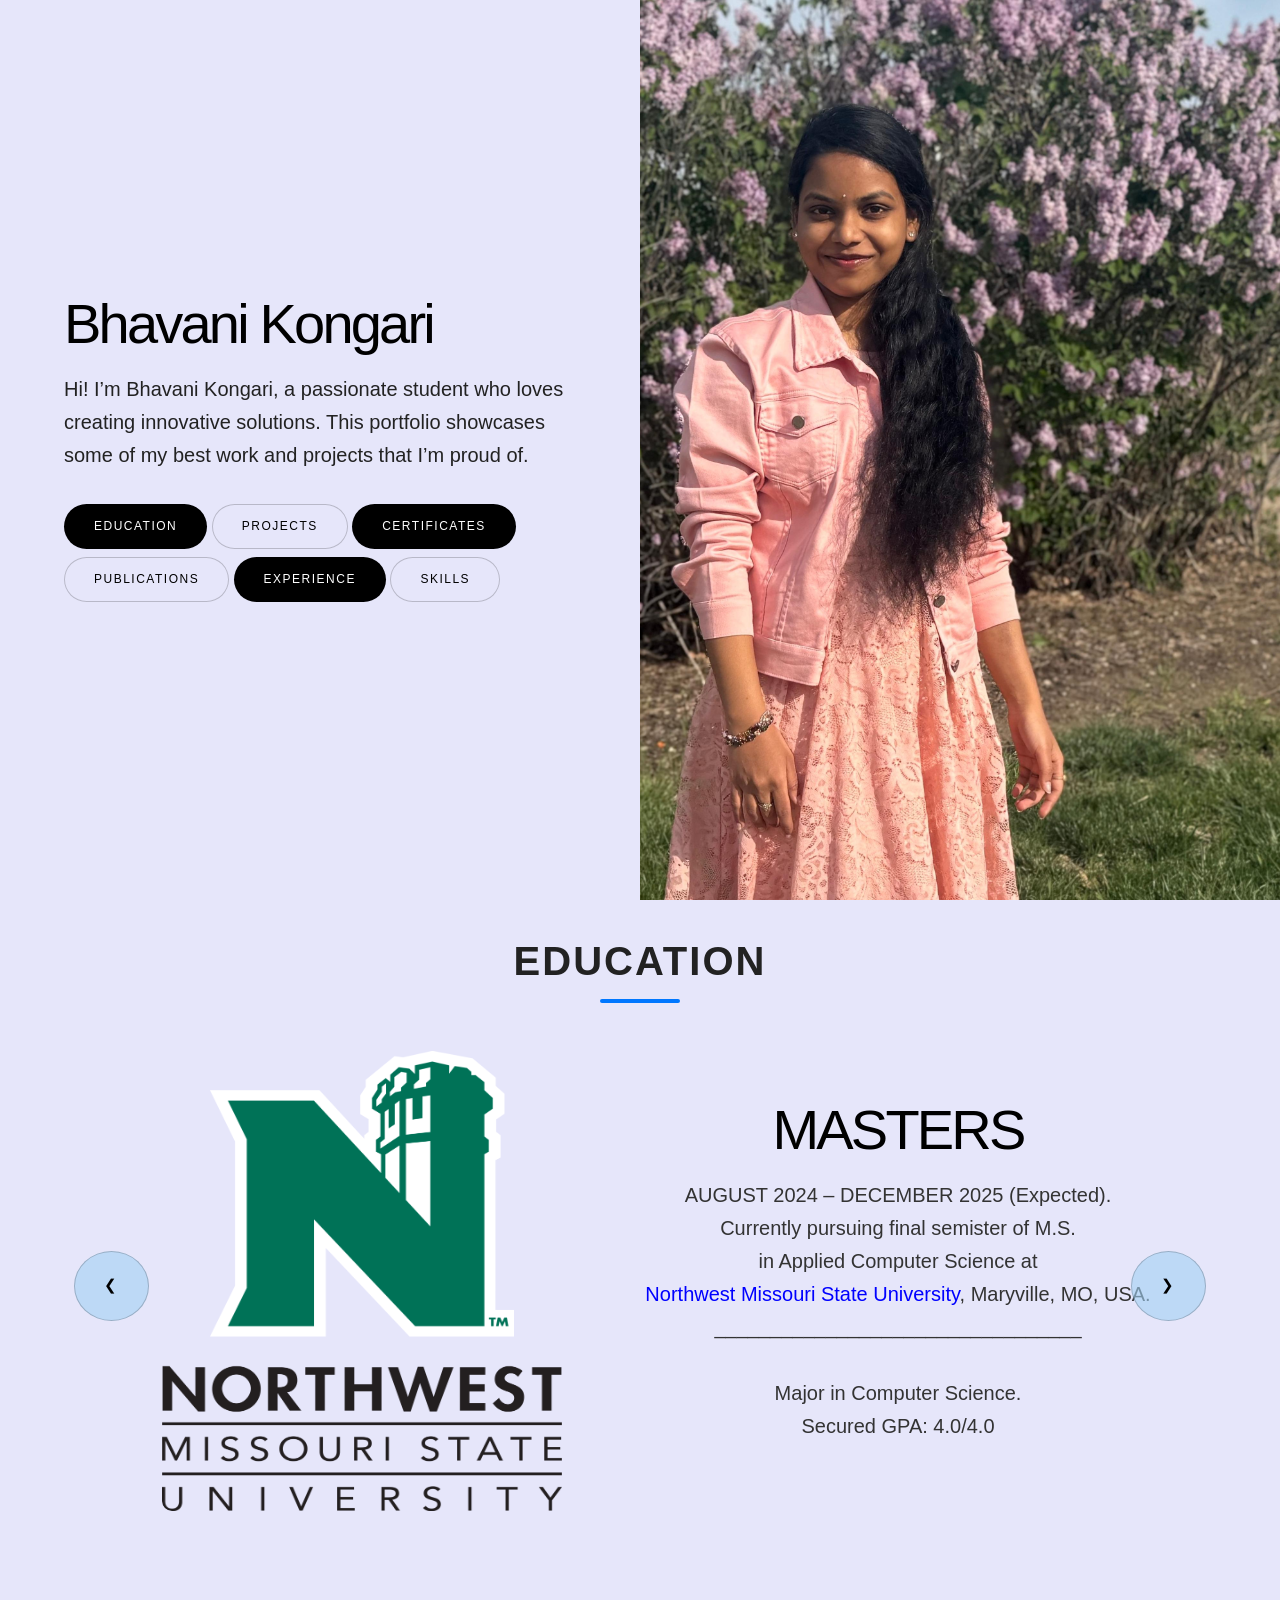
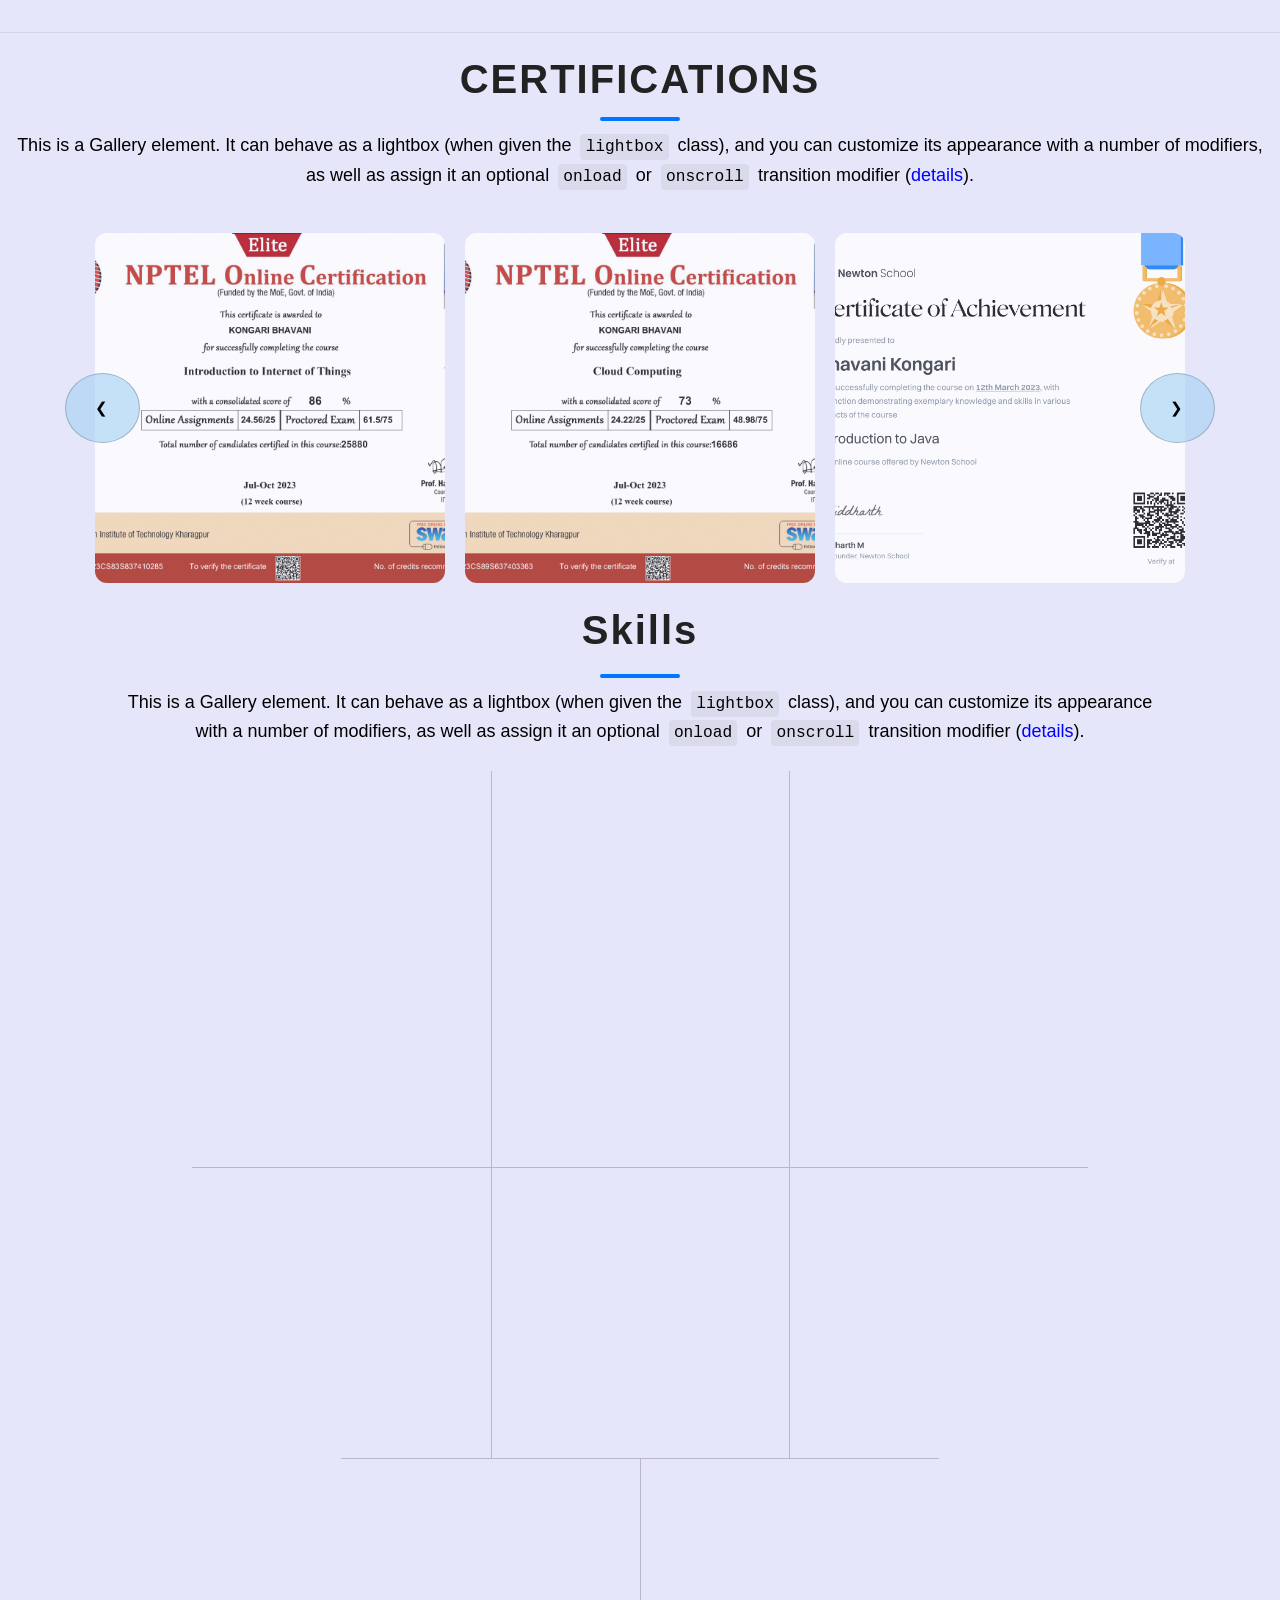
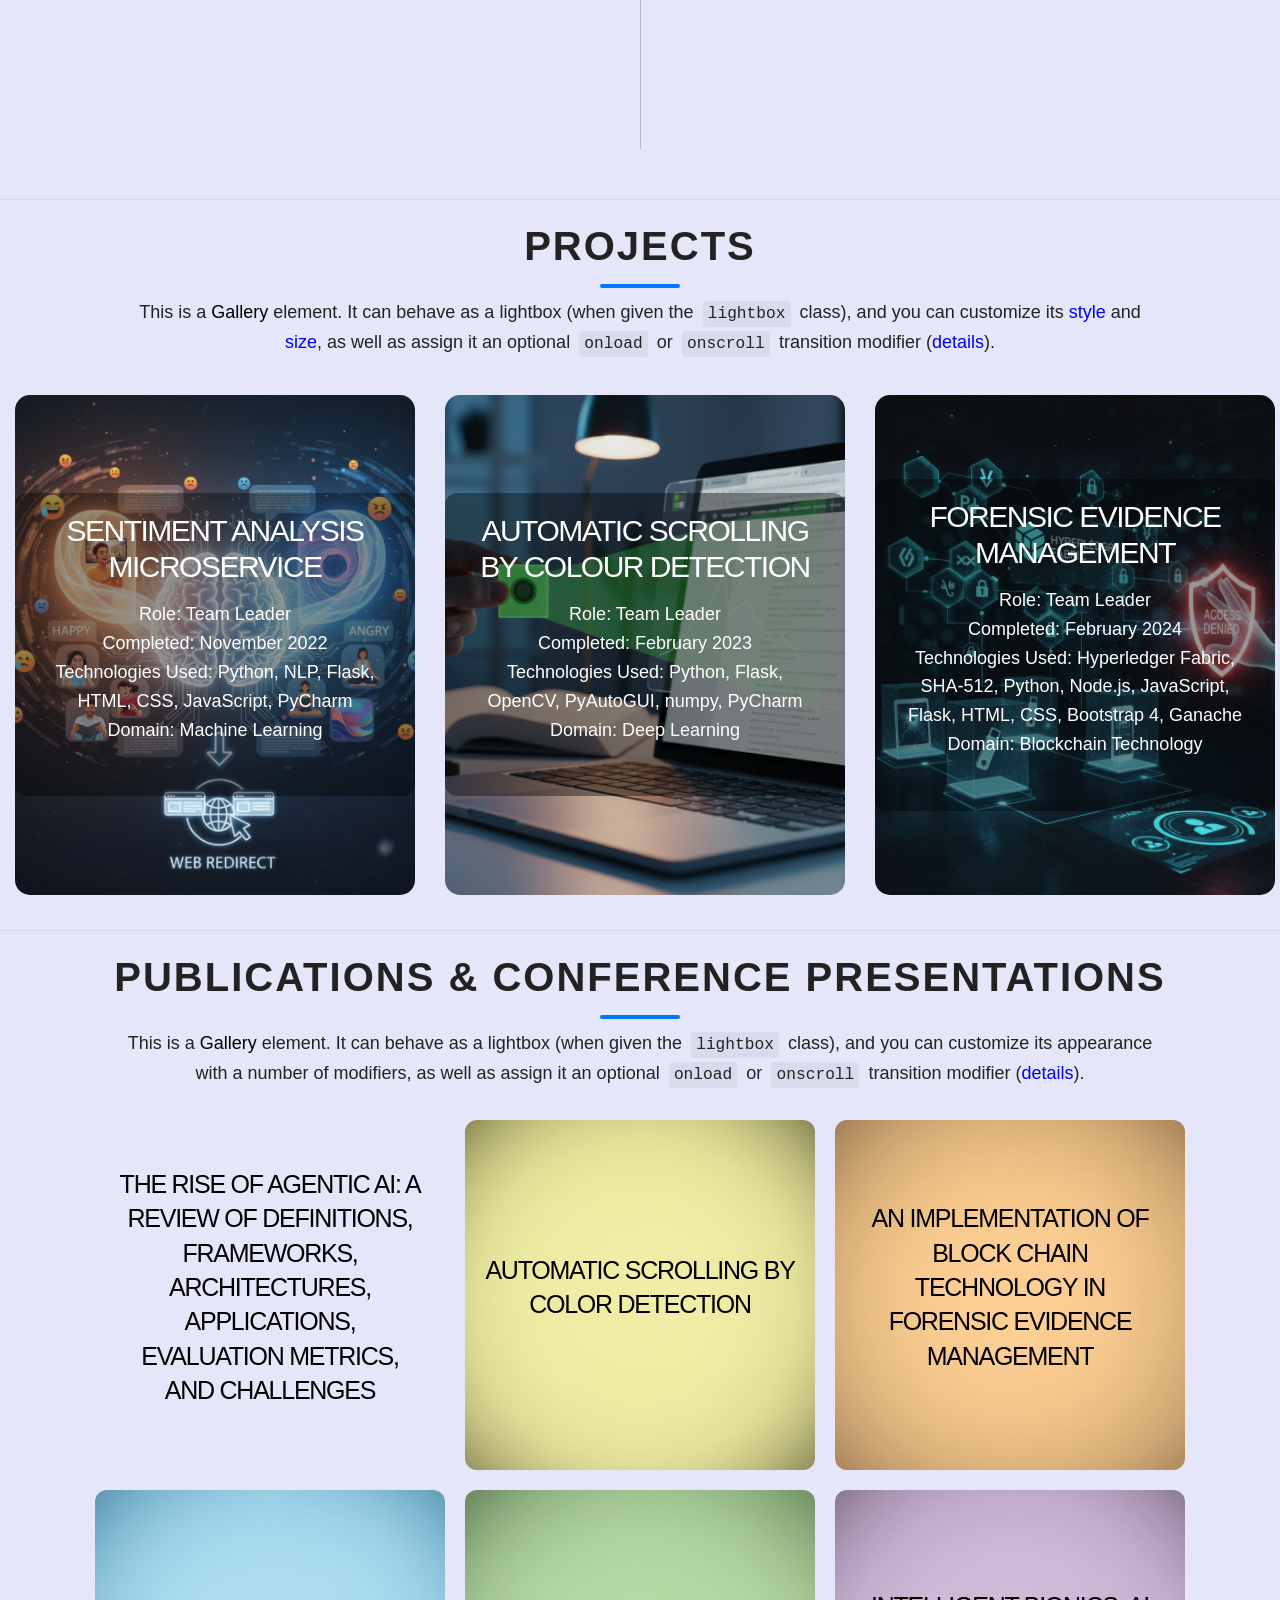
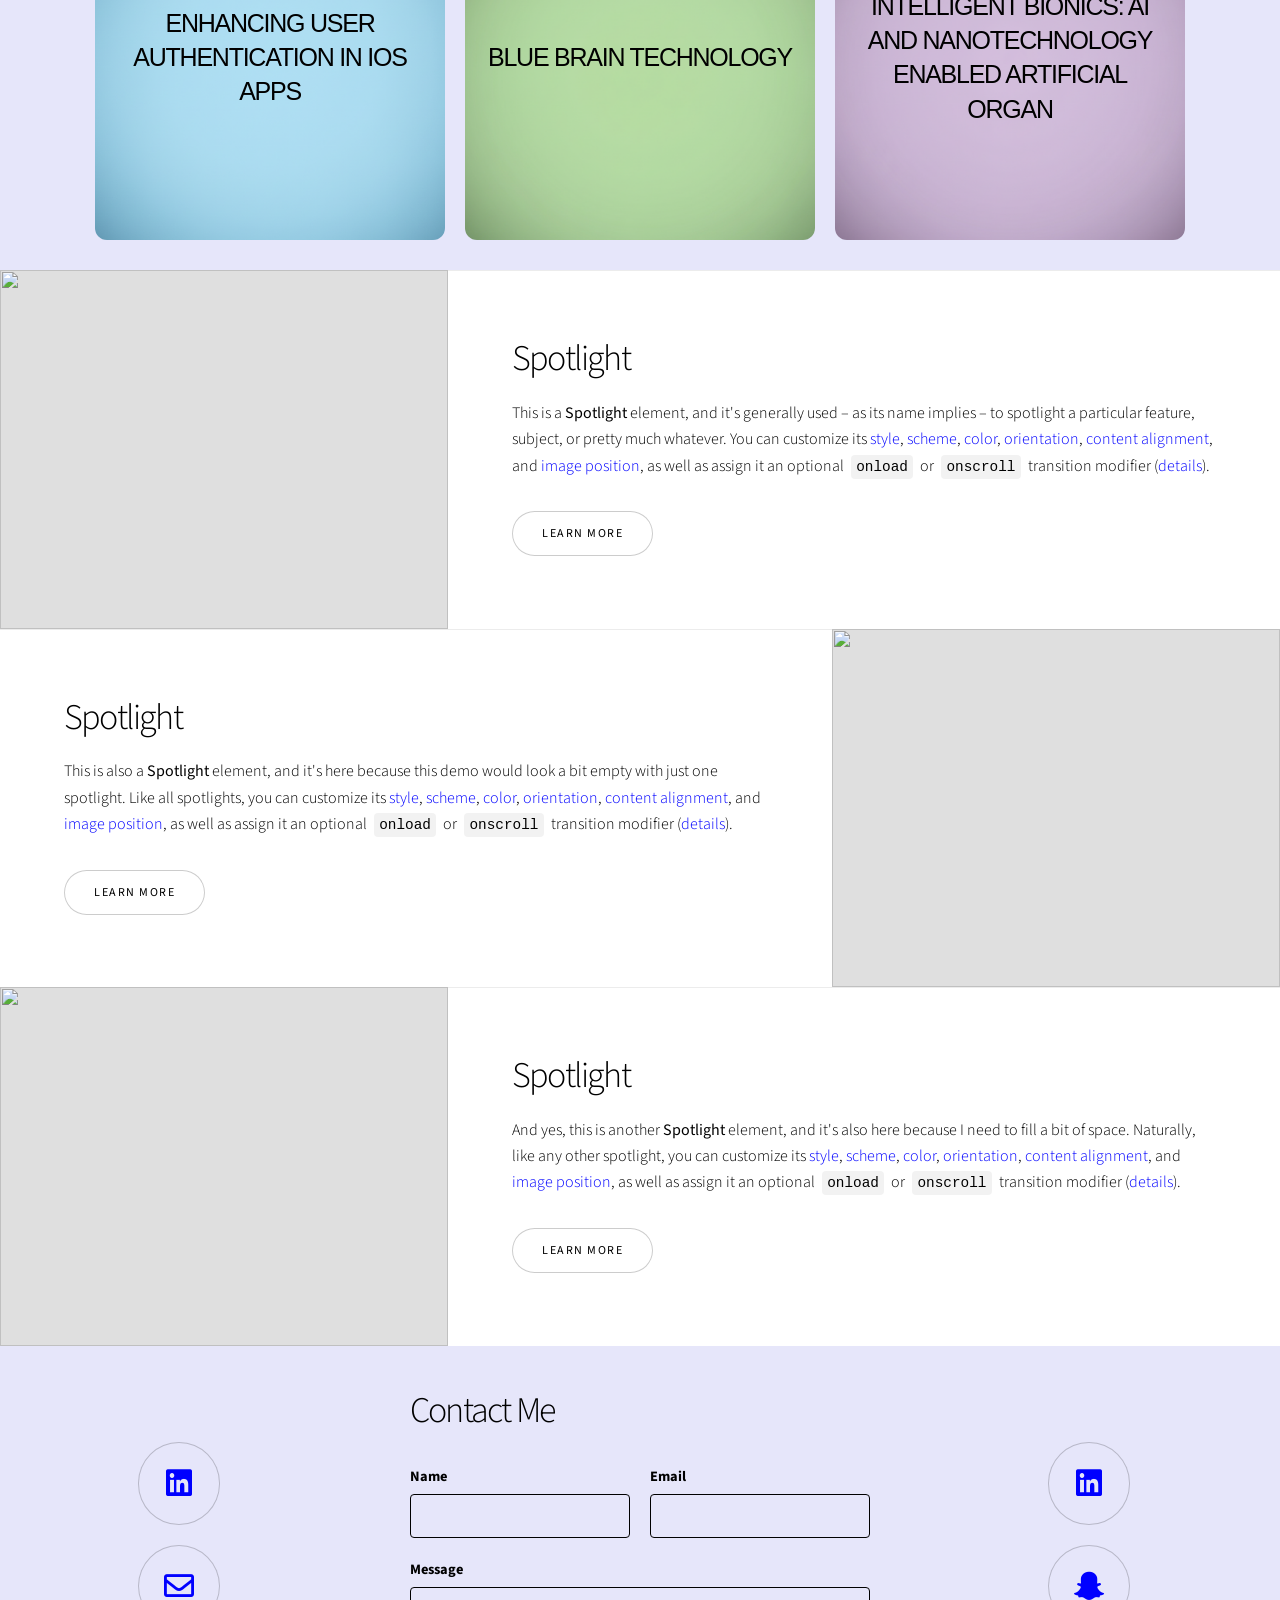
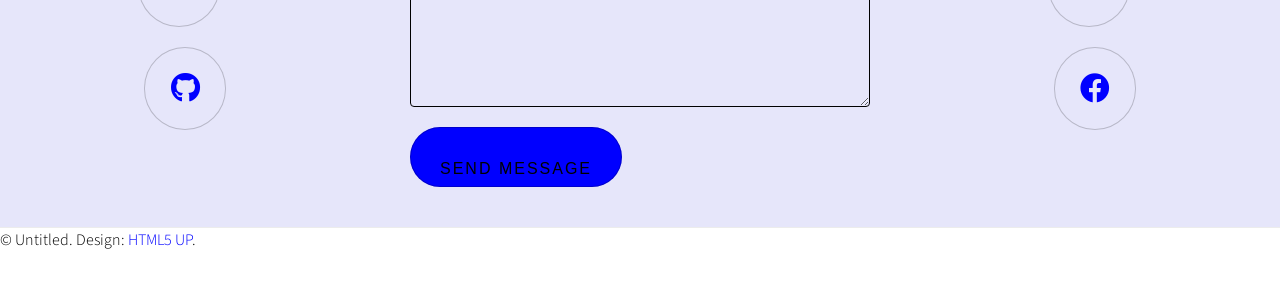
==== commit 12b86ed9: "updates" ====
--- a/index.html
+++ b/index.html
@@ -43,7 +43,7 @@
 	</section>
 
 	<!-- Slide 4 (Education) -->
-<section class="wrapper style2 align-center" style="background: lavender; 
+<section class="wrapper style2 align-center" style="align-items: center;background: lavender; 
   color: #222;
   font-family: 'robot', sans-serif; margin-top: -30px;" id="education" >
 	  <div>
@@ -188,29 +188,30 @@
 
 
 
-<section style="padding-left:60px; padding-bottom: 50px;text-align:center; background:lavender; font-family: 'robot', sans-serif;" id="certificates">
+<section style="padding-bottom: 50px;text-align:center; background:lavender; font-family: 'robot', sans-serif;" id="certificates">
   <div>
     	<h2 style="font-size: 2.5rem; font-weight: 700; color: #222; letter-spacing: 2px; padding-top: 20px;margin-bottom: 10px;">
       	CERTIFICATIONS
     	</h2>
     	<div style="width: 80px; height: 4px; background: #0077ff; margin: 0 auto; border-radius: 2px;"></div>
   
-	<p style="margin-left: 120px; margin-right: 120px; font-size:18px; font-family: 'robot', sans-serif; padding: 10px">
+	<p style="font-size:18px; font-family: 'robot', sans-serif; padding: 10px">
 	This is a <strong>Gallery</strong> element. It can behave as a lightbox (when given the <code>lightbox</code> class),
 	and you can customize its <span class="demo-controls">appearance with a number of modifiers</span>, 
 	as well as assign it an optional <code>onload</code> or <code>onscroll</code> transition modifier 
 	(<a href="#reference-gallery">details</a>).</p>
 	</div>
-
-   <div style="position: relative; width:1150px; max-width: 100%; margin: auto; overflow: hidden;margin-top: -20px;" class="certificates-container">
-    <!-- Pages container -->
-    <div id="cert-pages" style="display:flex; transition: transform 0.5s ease; width: 100%;">
-
+<!-- Certificates Container -->
+<div style="padding-left: 30px;position: relative; max-width: 1150px; margin: 0 auto; overflow: hidden; margin-top: 20px;">
+
+  <!-- Pages container -->
+  <div id="cert-pages" style="display:flex; transition: transform 0.5s ease; width:100%;">
+ 
       <!-- Page 1 -->
       <div style="display:flex; gap:20px; min-width: 100%;">
         <!-- Certificate 1 -->
         <div class="cert-card" style="position:relative; width:350px; height:350px; border-radius:12px; overflow:hidden; cursor:pointer; background:lavender;">
-          <img src="images/IOT.jpg" alt="NPTEL IoT" style="width:100%; height:100%; object-fit:cover; display:block;">
+          <img src="images/IOT.jpg" alt="NPTEL IoT" style="opacity: 0.8;width:100%; height:100%; object-fit:cover; display:block;">
           <div class="overlay" style="position:absolute; bottom:-100%; left:0; width:100%; height:100%; background:white; color:black; transition:bottom 0.4s ease; display:flex; flex-direction:column; justify-content:center; align-items:center; text-align:center; padding:10px;">
             <h3 style="font-size:25px;">NPTEL - Internet Of Things (IoT)</h3>
             <p style="padding-left:15px;padding-right:15px;font-size:16px;">Key Skills: IoT architecture, sensors & actuators, MQTT, cloud integration, IoT applications<br>Completed in: 2023</p>
@@ -220,7 +221,7 @@
 
         <!-- Certificate 2 -->
         <div class="cert-card" style="position:relative; width:350px; height:350px; border-radius:12px; overflow:hidden; cursor:pointer; background:lavender;">
-          <img src="images/CC.jpg" alt="NPTEL Cloud" style="width:100%; height:100%; object-fit:cover; display:block;">
+          <img src="images/CC.jpg" alt="NPTEL Cloud" style="opacity: 0.8;width:100%; height:100%; object-fit:cover; display:block;">
           <div class="overlay" style="position:absolute; bottom:-100%; left:0; width:100%; height:100%; background:white; color:black; transition:bottom 0.4s ease; display:flex; flex-direction:column; justify-content:center; align-items:center; text-align:center; padding:10px;">
             <h3 style="font-size:25px;">NPTEL - Cloud Computing (CC)</h3>
             <p style="padding-left:15px;padding-right:15px;font-size:16px;">Key Skills: Cloud architecture, IaaS/PaaS/SaaS, virtualization, AWS/Azure concepts, deployment & management<br>Completed in: 2023</p>
@@ -230,7 +231,7 @@
 
         <!-- Certificate 3 -->
         <div class="cert-card" style="position:relative; width:350px; height:350px; border-radius:12px; overflow:hidden; cursor:pointer; background:lavender;">
-          <img src="images/JAVA.jpg" alt="Newton Java" style="width:100%; height:100%; object-fit:cover; display:block;">
+          <img src="images/JAVA.jpg" alt="Newton Java" style="opacity: 0.8;width:100%; height:100%; object-fit:cover; display:block;">
           <div class="overlay" style="position:absolute; bottom:-100%; left:0; width:100%; height:100%; background:white; color:black; transition:bottom 0.4s ease; display:flex; flex-direction:column; justify-content:center; align-items:center; text-align:center; padding:10px;">
             <h3 style="font-size:25px;">Newton School - Introduction to Java</h3>
             <p style="padding-left:15px;padding-right:15px;font-size:16px;">Key Skills: Java basics, OOP concepts, loops, arrays, classes & objects, exception handling<br>Completed in: 2023</p>
@@ -243,7 +244,7 @@
       <div style="display:flex; gap:20px; min-width: 100%;">
         <!-- Certificate 4 -->
         <div class="cert-card" style="position:relative; width:350px; height:350px; border-radius:12px; overflow:hidden; cursor:pointer; background:lavender;">
-          <img src="images/iicc2.jpg" alt="Coding Ninja" style="width:100%; height:100%; object-fit:cover; display:block;">
+          <img src="images/iicc2.jpg" alt="Coding Ninja" style="opacity: 0.8;width:100%; height:100%; object-fit:cover; display:block;">
           <div class="overlay" style="position:absolute; bottom:-100%; left:0; width:100%; height:100%; background:white; color:black; transition:bottom 0.4s ease; display:flex; flex-direction:column; justify-content:center; align-items:center; text-align:center; padding:10px;">
             <h3 style="font-size:25px;">Coding Ninjas - Innovative India Coding Championship (Active Participation)</h3>
             <p style="padding-left:15px;padding-right:15px;font-size:16px;">Key Skills: Problem-solving, competitive coding, algorithmic thinking<br>Completed in: 2022</p>
@@ -253,7 +254,7 @@
 
         <!-- Certificate 5 -->
         <div class="cert-card" style="position:relative; width:350px; height:350px; border-radius:12px; overflow:hidden; cursor:pointer; background:lavender;">
-          <img src="images/iicc1.jpg" alt="Coding Ninja 2" style="width:100%; height:100%; object-fit:cover; display:block;">
+          <img src="images/iicc1.jpg" alt="Coding Ninja 2" style="opacity: 0.8;width:100%; height:100%; object-fit:cover; display:block;">
           <div class="overlay" style="position:absolute; bottom:-100%; left:0; width:100%; height:100%; background:white; color:black; transition:bottom 0.4s ease; display:flex; flex-direction:column; justify-content:center; align-items:center; text-align:center; padding:10px;">
             <h3 style="font-size:25px;">Coding Ninjas - Innovative India Coding Championship (Round 2 Participation)</h3>
             <p style="padding-left:15px;padding-right:15px;font-size:16px;">Key Skills: Advanced problem-solving, algorithms, data structures, coding efficiency<br>Completed in: 2022</p>
@@ -263,7 +264,7 @@
 
         <!-- Certificate 6 -->
         <div class="cert-card" style="position:relative; width:350px; height:350px; border-radius:12px; overflow:hidden; cursor:pointer; background:lavender;">
-          <img src="images/PYB.jpg" alt="Coding Ninja 3" style="width:100%; height:100%; object-fit:cover; display:block;">
+          <img src="images/PYB.jpg" alt="Coding Ninja 3" style="opacity: 0.8;width:100%; height:100%; object-fit:cover; display:block;">
           <div class="overlay" style="position:absolute; bottom:-100%; left:0; width:100%; height:100%; background:white; color:black; transition:bottom 0.4s ease; display:flex; flex-direction:column; justify-content:center; align-items:center; text-align:center; padding:10px;">
             <h3 style="font-size:25px;">HackerRank - Python Basics</h3>
             <p style="padding-left:15px;padding-right:15px;font-size:16px;">Key Skills: Python syntax, loops, functions, lists, dictionaries<br>Completed in: 2023</p>
@@ -277,7 +278,7 @@
       <div style="display:flex; gap:20px; min-width: 100%;">
         <!-- Certificate 7 -->
         <div class="cert-card" style="position:relative; width:350px; height:350px; border-radius:12px; overflow:hidden; cursor:pointer; background:lavender;">
-          <img src="images/PYPS.jpg" alt="Coding Ninja 3" style="width:100%; height:100%; object-fit:cover; display:block;">
+          <img src="images/PYPS.jpg" alt="Coding Ninja 3" style="opacity: 0.8;width:100%; height:100%; object-fit:cover; display:block;">
           <div class="overlay" style="position:absolute; bottom:-100%; left:0; width:100%; height:100%; background:white; color:black; transition:bottom 0.4s ease; display:flex; flex-direction:column; justify-content:center; align-items:center; text-align:center; padding:10px;">
             <h3 style="font-size:25px;">HackerRank - Problem Solving (Python)</h3>
             <p style="padding-left:15px;padding-right:15px;font-size:16px;">Key Skills: Algorithms, data structures, logical reasoning, Python programming<br>Completed in: 2023</p>
@@ -288,7 +289,7 @@
 
         <!-- Certificate 8 -->
         <div class="cert-card" style="position:relative; width:350px; height:350px; border-radius:12px; overflow:hidden; cursor:pointer; background:lavender;">
-          <img src="images/SQLBASIC.png" alt="Coding Ninja 3" style="width:100%; height:100%; object-fit:cover; display:block;">
+          <img src="images/SQLBASIC.png" alt="Coding Ninja 3" style="opacity: 0.8;width:100%; height:100%; object-fit:cover; display:block;">
           <div class="overlay" style="position:absolute; bottom:-100%; left:0; width:100%; height:100%; background:white; color:black; transition:bottom 0.4s ease; display:flex; flex-direction:column; justify-content:center; align-items:center; text-align:center; padding:10px;">
             <h3 style="font-size:25px;">HackerRank - SQL Basic</h3>
             <p style="padding-left:15px;padding-right:15px;font-size:16px;">Key Skills: SELECT queries, filtering, aggregate functions, joins<br>Completed in: 2025</p>
@@ -299,7 +300,7 @@
 
         <!-- Certificate 9 -->
         <div class="cert-card" style="position:relative; width:350px; height:350px; border-radius:12px; overflow:hidden; cursor:pointer; background:lavender;">
-          <img src="images/SQLINTER.png" alt="Coding Ninja 3" style="width:100%; height:100%; object-fit:cover; display:block;">
+          <img src="images/SQLINTER.png" alt="Coding Ninja 3" style="opacity: 0.8;width:100%; height:100%; object-fit:cover; display:block;">
           <div class="overlay" style="position:absolute; bottom:-100%; left:0; width:100%; height:100%; background:white; color:black; transition:bottom 0.4s ease; display:flex; flex-direction:column; justify-content:center; align-items:center; text-align:center; padding:10px;">
             <h3 style="font-size:25px;">HackerRank - SQL Intermediate</h3>
             <p style="padding-left:15px;padding-right:15px;font-size:16px;">Key Skills: Subqueries, set operations, advanced joins, data manipulation<br>Completed in: 2025</p>
@@ -313,7 +314,7 @@
       <div style="display:flex; gap:20px; min-width: 100%;">
         <!-- Certificate 10 -->
         <div class="cert-card" style="position:relative; width:350px; height:350px; border-radius:12px; overflow:hidden; cursor:pointer; background:lavender;">
-          <img src="images/SQLADV.png" alt="Coding Ninja 3" style="width:100%; height:100%; object-fit:cover; display:block;">
+          <img src="images/SQLADV.png" alt="Coding Ninja 3" style="opacity: 0.8;width:100%; height:100%; object-fit:cover; display:block;">
           <div class="overlay" style="position:absolute; bottom:-100%; left:0; width:100%; height:100%; background:white; color:black; transition:bottom 0.4s ease; display:flex; flex-direction:column; justify-content:center; align-items:center; text-align:center; padding:10px;">
             <h3 style="font-size:25px;">HackerRank - SQL Advanced</h3>
             <p style="padding-left:15px;padding-right:15px;font-size:16px;">Key Skills: Complex queries, window functions, performance optimization<br>Completed in: 2024</p>
@@ -326,32 +327,50 @@
     </div>
 
     <!-- Navigation buttons -->
-   
-<button onclick="prevPage()" style="position:absolute; top:50%; left:0px; transform:translateY(-50%); padding:10px; cursor:pointer; background:rgba(0,0,0,0.5); color:white; border:none; border-radius:50px; z-index:100;width:60px;padding-bottom: 50px;" class="cert-nav-button">&#10094;</button>
-<button onclick="nextPage()" style="position:absolute; top:50%; right:60px; transform:translateY(-50%); padding:10px; cursor:pointer; background:rgba(0,0,0,0.5); color:white; border:none; border-radius:50px; z-index:100;width:60px;padding-bottom: 50px;" class="cert-nav-button">&#10095;</button>
+<!-- Buttons -->
+  <button id="pBtn" 
+    style="position: absolute; top: 50%; left: 0px; transform: translateY(-50%);
+    background: rgba(162, 209, 244, 0.6); color: white; border: none; width: 30px; 
+    padding-top: 35px;padding-bottom: 35px;
+    font-size: 15px; border-radius: 80%; display: flex; align-items: center; justify-content: center; cursor: pointer; z-index:100;"> 
+    &#10094; 
+  </button>
+
+  <button id="nBtn" 
+    style="position: absolute; top: 50%; right: 0px; transform: translateY(-50%);
+    background: rgba(162, 209, 244, 0.6); color: white; border: none; width: 30px; 
+    padding-top: 35px;padding-bottom: 35px;
+    font-size: 15px; border-radius: 80%; display: flex; align-items: center; justify-content: center; cursor: pointer; z-index:100;">
+    &#10095; 
+  </button>
 </div>
-</section>
+
+
 
 <script>
   let currentPage = 0;
-  const pages = document.getElementById('cert-pages');
+  const pages = document.getElementById('cert-pages'); // wrapper holding page divs
   const totalPages = pages.children.length;
 
   function nextPage() {
-    if(currentPage < totalPages - 1){
+    if (currentPage < totalPages - 1) {
       currentPage++;
       pages.style.transform = `translateX(-${currentPage * 100}%)`;
     }
   }
 
   function prevPage() {
-    if(currentPage > 0){
+    if (currentPage > 0) {
       currentPage--;
       pages.style.transform = `translateX(-${currentPage * 100}%)`;
     }
   }
 
-  // Hover effect
+  // Attach button clicks to page functions
+  document.getElementById("nBtn").addEventListener("click", nextPage);
+  document.getElementById("pBtn").addEventListener("click", prevPage);
+
+  // Hover effect for certificate overlay
   document.querySelectorAll('.cert-card').forEach(card => {
     card.addEventListener('mouseenter', () => {
       card.querySelector('.overlay').style.bottom = '0';
@@ -361,7 +380,7 @@
     });
   });
 
-  // Modal function
+  // Modal image function
   function openModal(imgSrc) {
     const modal = document.createElement('div');
     modal.style.position = 'fixed';
@@ -385,6 +404,7 @@
     document.body.appendChild(modal);
   }
 </script>
+
 
 
 <div style="background-color: lavender;padding-top:20px;margin-bottom: -80px;">
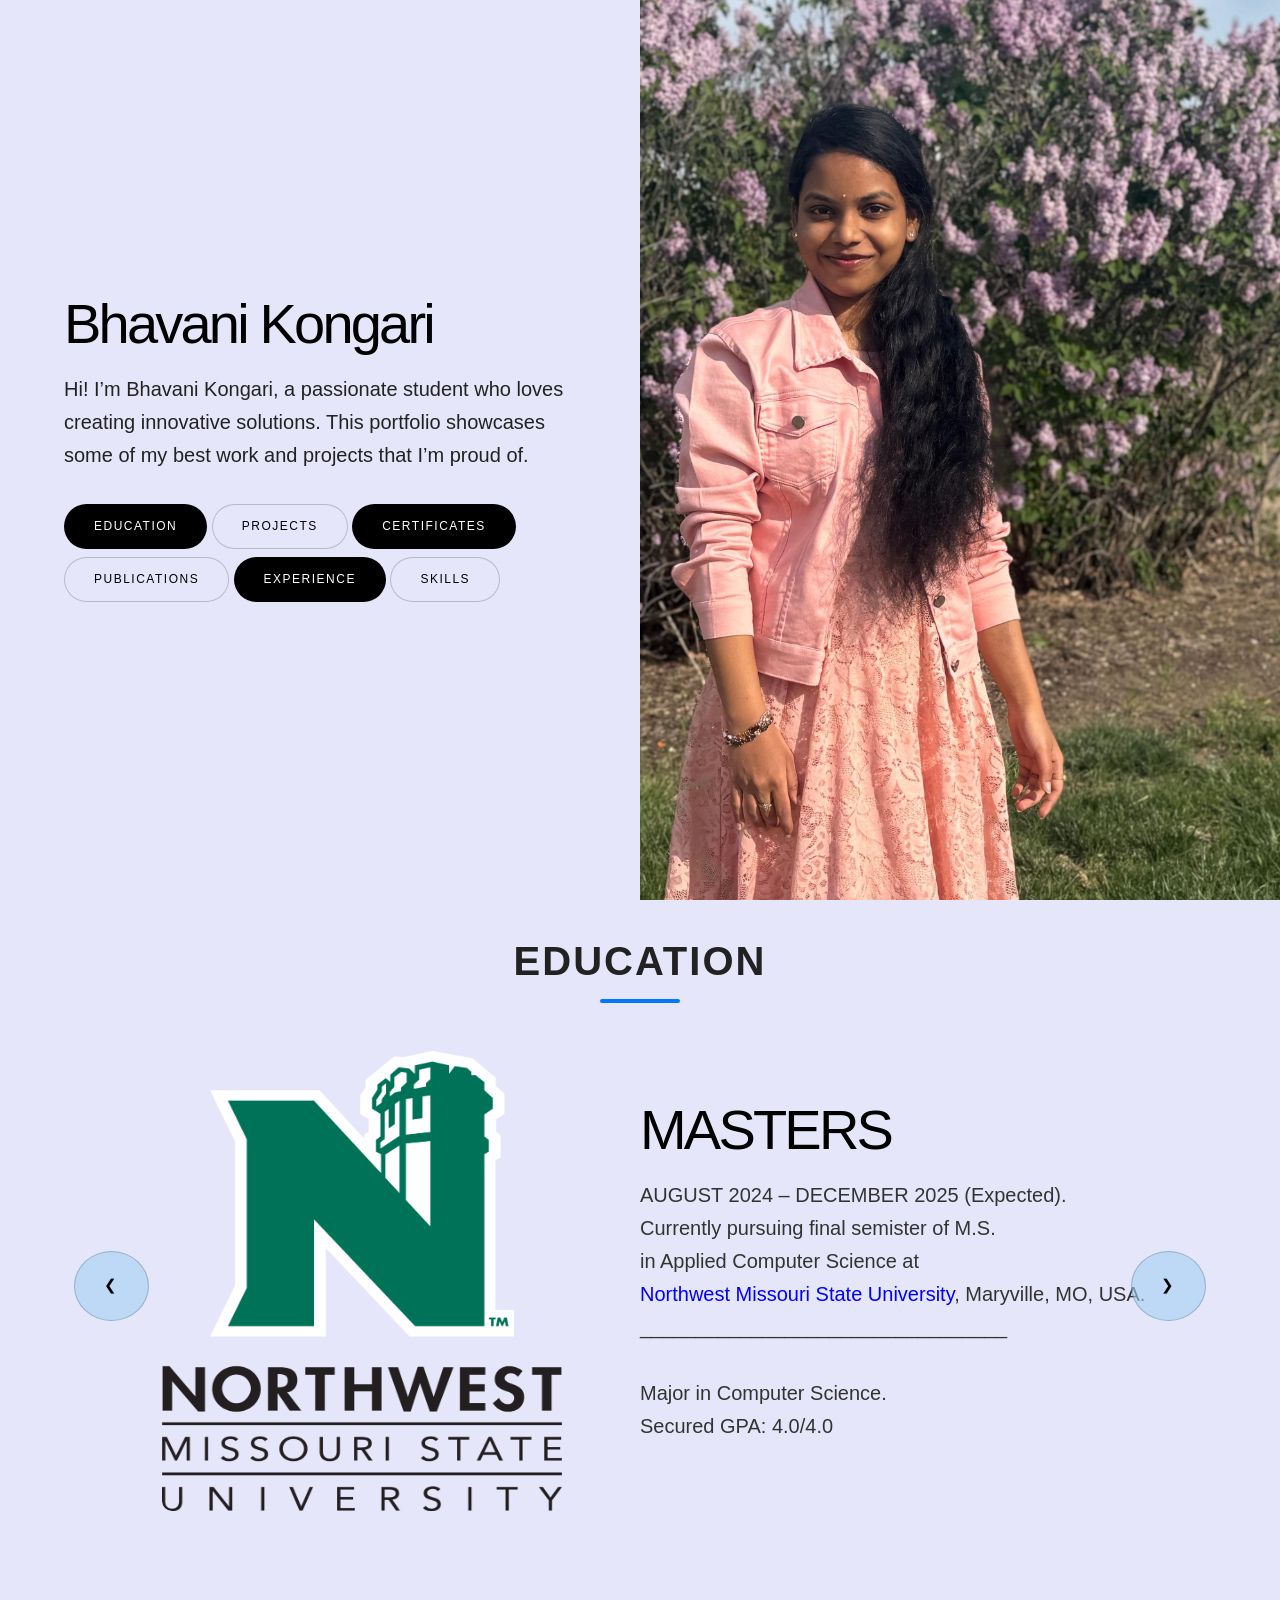
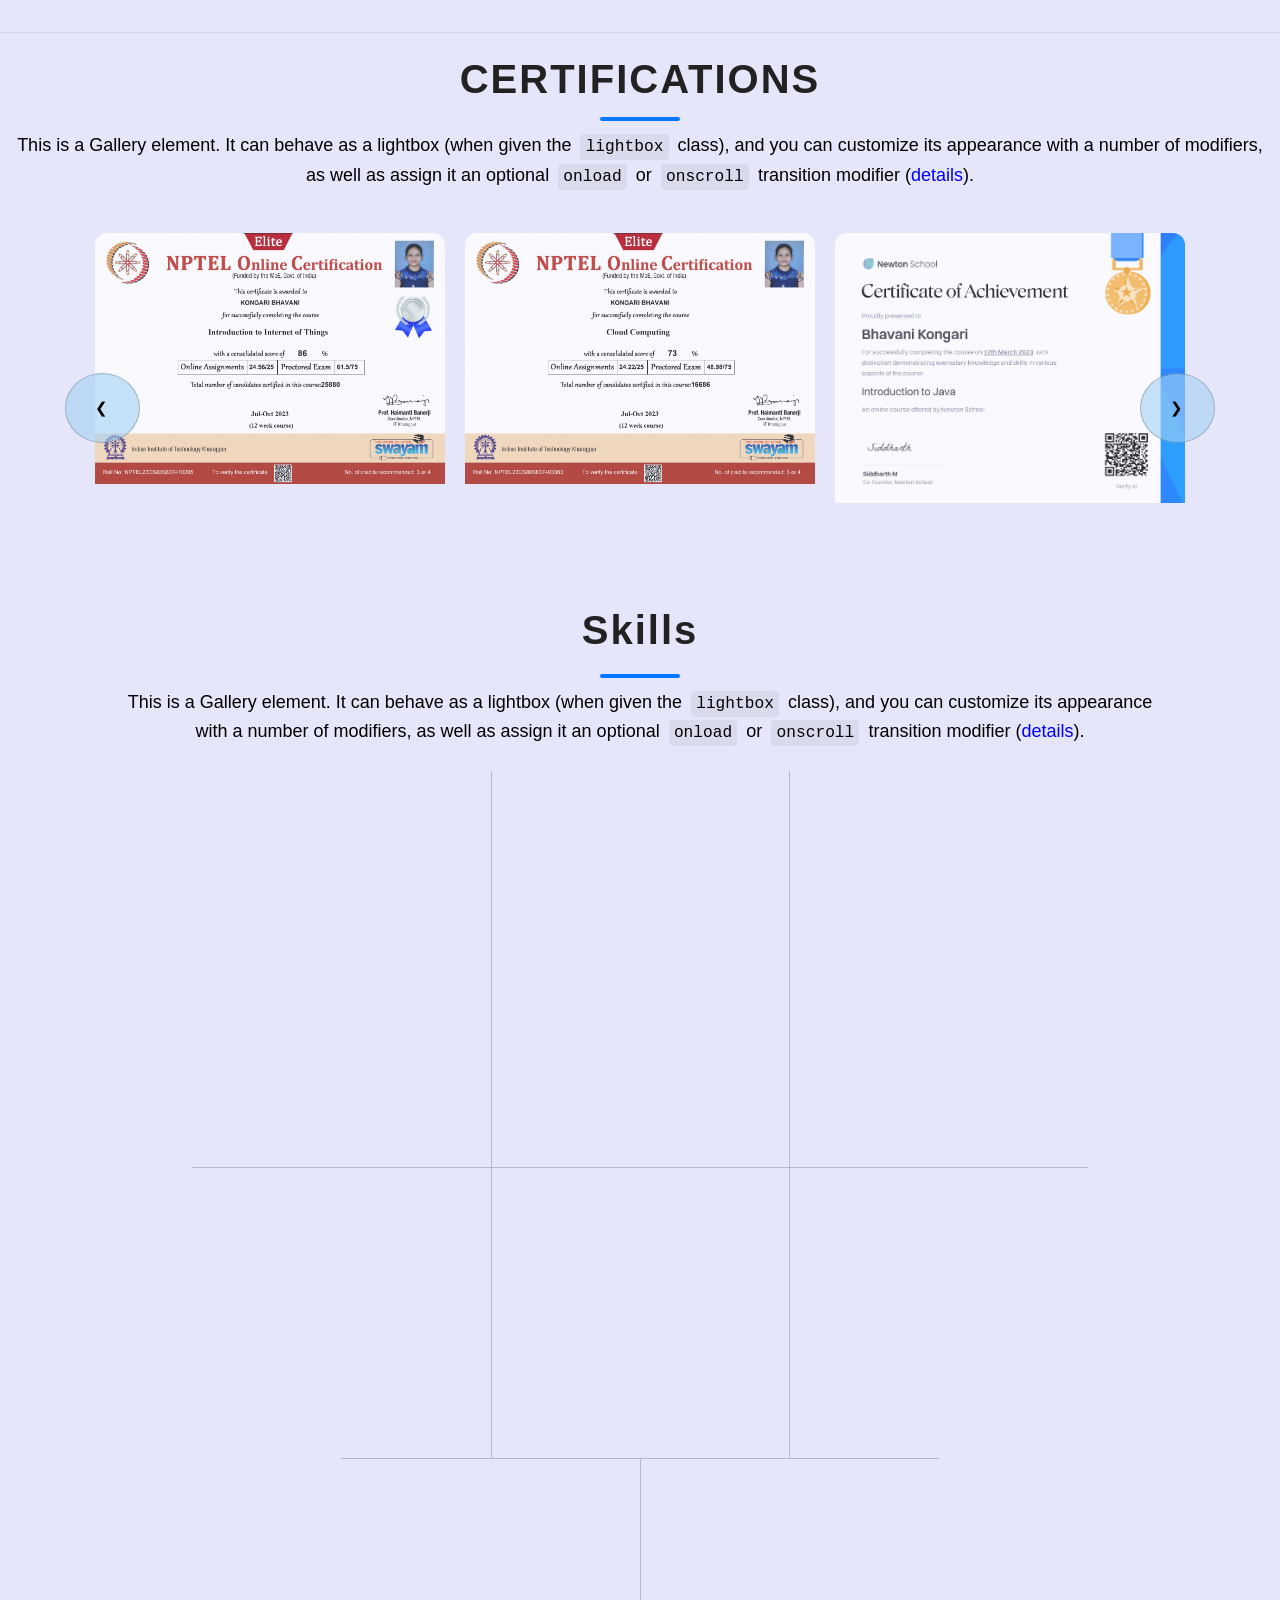
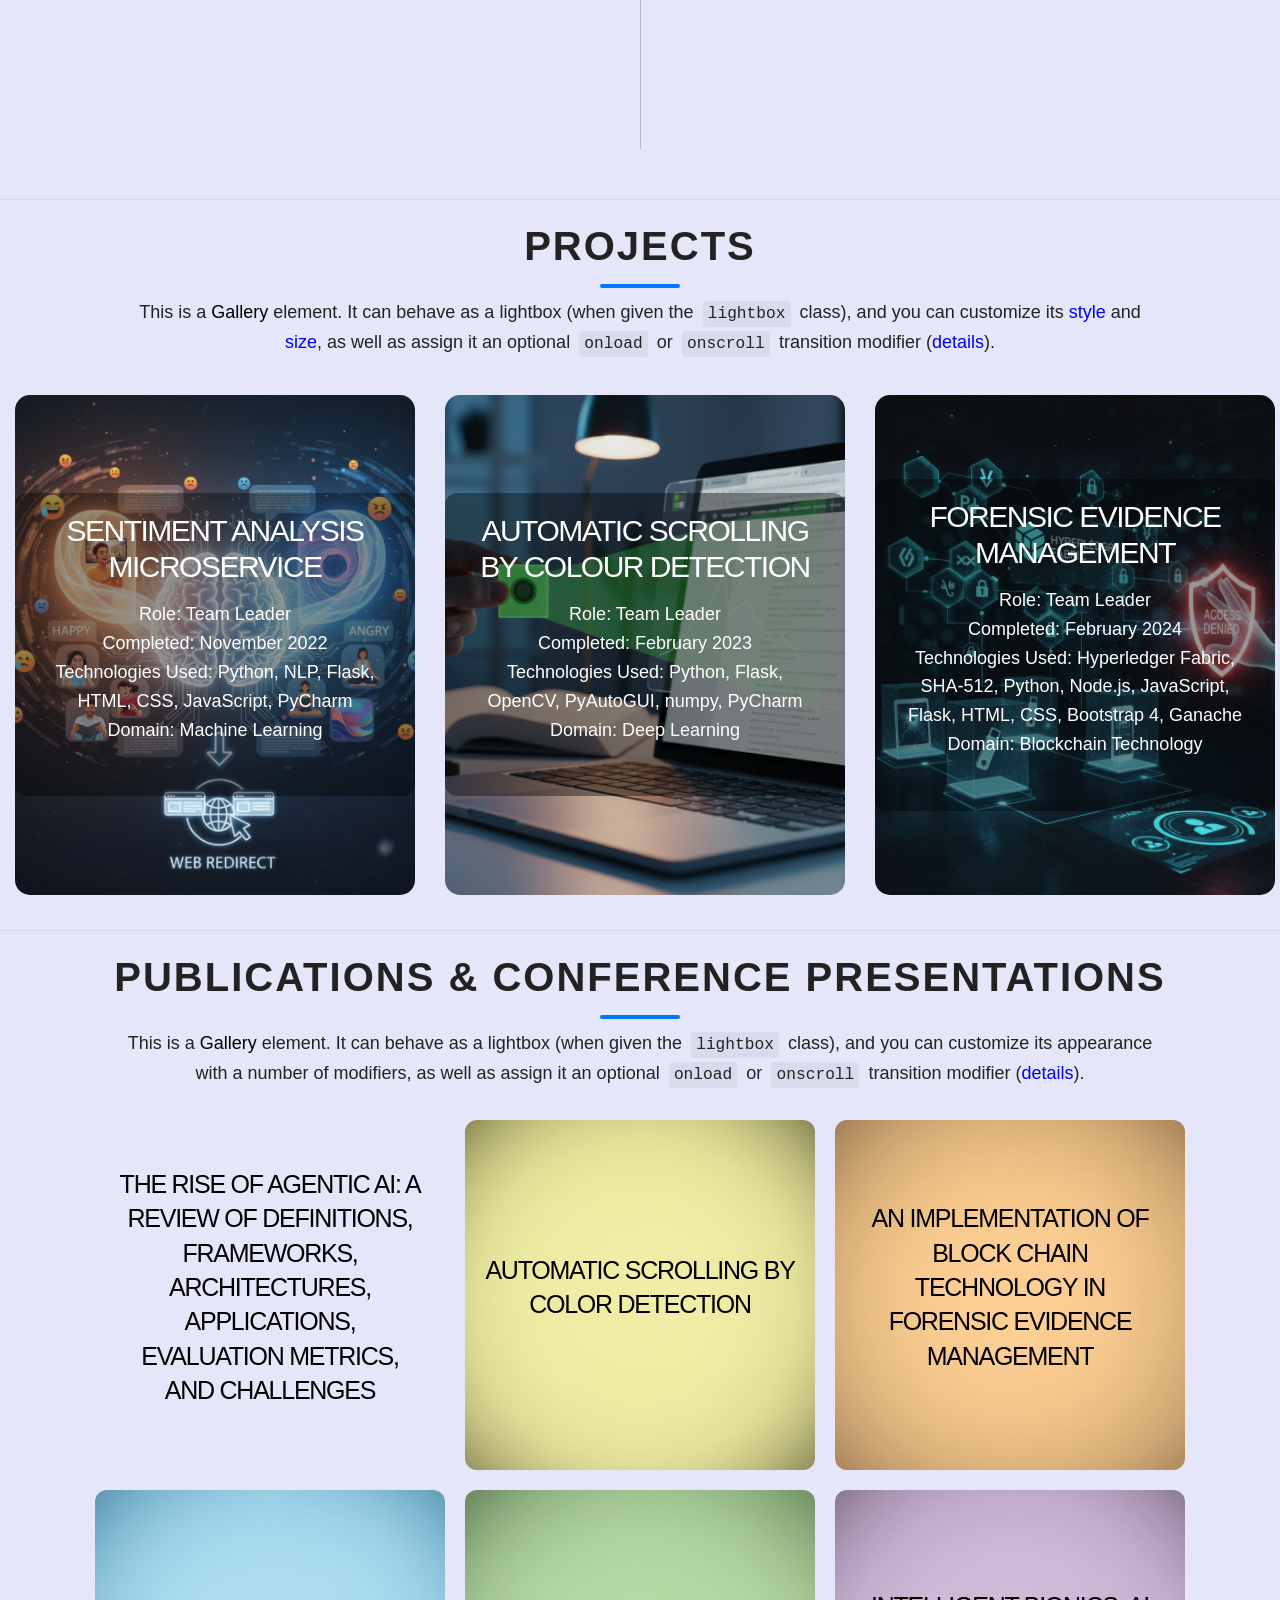
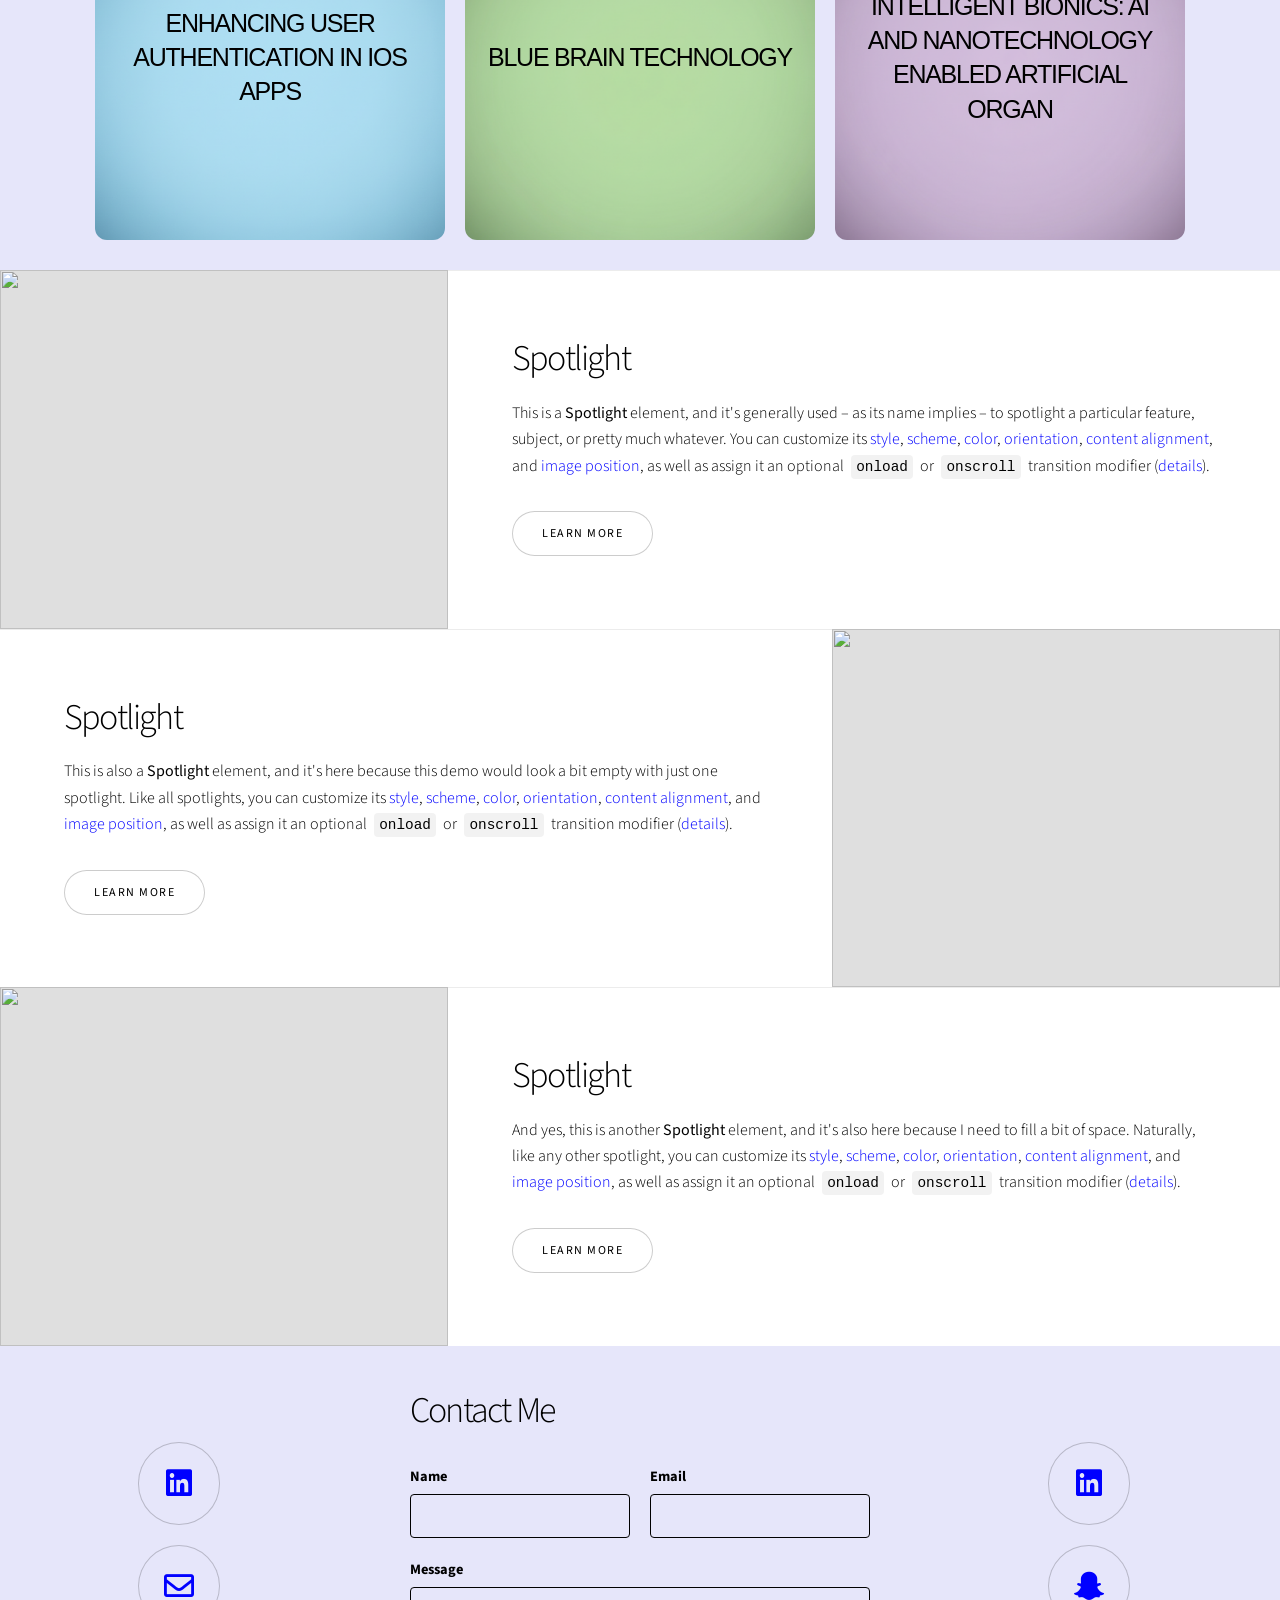
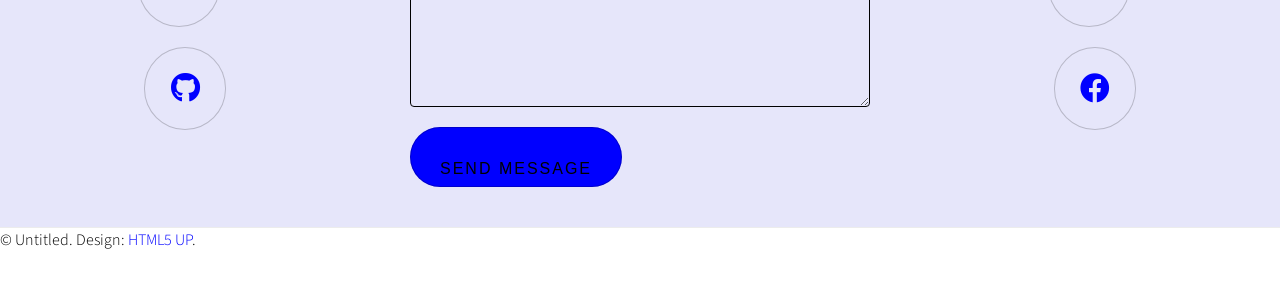
==== commit 5af5765e: "updates" ====
--- a/index.html
+++ b/index.html
@@ -202,7 +202,7 @@
 	(<a href="#reference-gallery">details</a>).</p>
 	</div>
 <!-- Certificates Container -->
-<div style="padding-left: 30px;position: relative; max-width: 1150px; margin: 0 auto; overflow: hidden; margin-top: 20px;">
+<div style="position: relative; max-width: 1150px; margin: 0 auto; overflow: hidden; margin-top: 20px;">
 
   <!-- Pages container -->
   <div id="cert-pages" style="display:flex; transition: transform 0.5s ease; width:100%;">
@@ -813,8 +813,19 @@
       <br>Publication Type: Project-Review Article
       <br>Year: 2025
       
-      <br><a href="https://www.mdpi.com/1999-5903/17/9/404" class="button primary small">Click to see publication</a></p>
-    </div>
+      <br>
+    <ul class="actions fixed" style="list-style:none; padding:0;">
+	        <li>
+	          <a href="https://github.com/12bhavani/GDP_FinalProjectRepo" class="button primary small">
+	              Github Repo
+	          </a>
+	        </li>
+	        <li>
+	          <a href="https://drive.google.com/drive/u/0/folders/1pgXIGypqyHCCUtvAFQEkcTzeux_aAOiJ" class="button primary small">
+	              Demo & Documents
+	          </a>
+	        </li>
+	      </ul> </div>
   </article>
 
 <article class="tile" style="position:relative; width:350px; height:350px; 
@@ -1122,17 +1133,7 @@
     margin: 5px !important;
   }
   
-  /* Projects gallery */
-  .gallery.style2 article {
-    width: 95% !important;
-    max-width: 400px !important;
-    margin: 10px auto !important;
-  }
-  
-  .gallery.style2 article div[style*="background: url"] {
-    height: 400px !important;
-  }
-  
+
   /* Publications tiles */
   .tiles {
     flex-direction: column !important;
--- a/assets/css/main.css
+++ b/assets/css/main.css
@@ -72,23 +72,248 @@
 	appearance: none;
 }
 
-/* Basic */
-
-	@-ms-viewport {
-		width: device-width;
-	}
-
-	body {
-		-ms-overflow-style: scrollbar;
-	}
-
-	@media screen and (max-width: 480px) {
-
-		html, body {
-			min-width: 320px;
-		}
-
-	}
+/* Basic */	/* Default: Mobile first */
+#carousel-inner > div {
+  flex-direction: column;
+  text-align: center;
+}
+
+#carousel-inner img {
+  width: 100%;
+  max-width: 350px;
+  height: auto;
+  margin-bottom: 20px;
+}
+
+/* On laptops/desktops */
+@media (min-width: 768px) {
+  #carousel-inner > div {
+    flex-direction: row;
+    text-align: left;
+  }
+
+  #carousel-inner img {
+    max-width: 460px;
+    height: 460px;
+    margin-bottom: 0;
+  }
+}
+/* Mobile default */
+#cert-pages > div {
+  flex-direction: column;
+  align-items: center;
+}
+
+.cert-card {
+  width: 90% !important;
+  height: auto !important;
+  max-width: 350px;
+  margin: 10px auto;
+}
+
+.cert-card img {
+  width: 100% !important;
+  height: auto !important;
+}
+
+/* Laptop/desktop */
+@media (min-width: 768px) {
+  #cert-pages > div {
+    flex-direction: row;
+    justify-content: center;
+  }
+
+  .cert-card {
+    width: 350px !important;
+    height: 350px !important;
+    margin: 0;
+  }
+}
+
+
+/* Projects Section Responsive Fix */
+/* Mobile adjustments */
+@media (max-width: 768px) {
+  .posts {
+    display: flex;
+    flex-direction: column;
+    gap: 200px; /* space between cards */
+  }
+
+  .posts article {
+    width: 100%;
+    margin: 0 auto;
+  }
+
+  .posts article img {
+    width: 100%;
+    height: auto;      /* maintain ratio */
+    object-fit: cover; /* fills card area nicely */
+    border-radius: 8px;
+  }
+
+  .posts article header {
+    padding: 100px 0;
+  }
+}
+
+  @media (max-width: 768px) {
+    .icons {
+      flex-direction: row !important;
+      gap: 15px !important;
+    }
+  }
+  
+  @media (max-width: 600px) {
+    div[style*="padding: 40px"] {
+      padding: 20px !important;
+    }
+  }
+
+/* Responsive Styles - No existing styles changed */
+@media (max-width: 1200px) {
+  /* Adjust certificate container for tablets */
+  .certificates-container {
+    width: 95% !important;
+    margin: auto !important;
+  }
+}
+
+@media (max-width: 768px) {
+  /* Education carousel - stack vertically */
+  #carousel-inner > div {
+    flex-direction: column !important;
+    text-align: center !important;
+    padding: 20px !important;
+  }
+  
+  #carousel-inner > div > div {
+    flex: 1 !important;
+    width: 100% !important;
+  }
+  
+  #carousel-inner img {
+    max-width: 300px !important;
+    height: auto !important;
+    margin-bottom: 20px;
+  }
+  
+  /* Certificates - stack vertically */
+  #cert-pages > div {
+    flex-direction: column !important;
+    align-items: center !important;
+    gap: 20px !important;
+  }
+  
+  .cert-card {
+    width: 90% !important;
+    max-width: 350px !important;
+  }
+  
+  /* Skills section adjustments */
+  .items section ul {
+    justify-content: center !important;
+  }
+  
+  .items section ul li {
+    margin: 5px !important;
+  }
+  
+
+  /* Publications tiles */
+  .tiles {
+    flex-direction: column !important;
+    align-items: center !important;
+    gap: 20px !important;
+  }
+  
+  .tile {
+    width: 90% !important;
+    max-width: 350px !important;
+  }
+  
+  /* Contact section */
+  .contact-container {
+    flex-direction: column !important;
+  }
+  
+  .contact-container > div {
+    flex: 100% !important;
+    padding: 20px !important;
+  }
+  
+  /* Adjust section padding/margins */
+  section {
+    padding-left: 20px !important;
+    padding-right: 20px !important;
+  }
+  
+  .section-description {
+    margin-left: 20px !important;
+    margin-right: 20px !important;
+  }
+}
+
+@media (max-width: 480px) {
+  /* Mobile adjustments */
+  #carousel-inner img {
+    max-width: 250px !important;
+  }
+  
+  .cert-card {
+    width: 95% !important;
+    max-width: 300px !important;
+  }
+  
+  .gallery.style2 article {
+    width: 98% !important;
+    max-width: 350px !important;
+  }
+  
+  .gallery.style2 article div[style*="background: url"] {
+    height: 350px !important;
+  }
+  
+  .tile {
+    width: 95% !important;
+    max-width: 300px !important;
+  }
+  
+  /* Navigation buttons */
+  #prevBtn, #nextBtn {
+    width: 40px !important;
+    height: 50px !important;
+  }
+  
+  .cert-nav-button {
+    width: 50px !important;
+    padding-bottom: 40px !important;
+  }
+}
+
+/* Fix for certificate navigation buttons on mobile */
+@media (max-width: 768px) {
+  .certificates-container {
+    position: relative !important;
+    width: 100% !important;
+    max-width: 400px !important;
+    margin: auto !important;
+  }
+  
+  .cert-nav-button {
+    position: absolute !important;
+    top: 50% !important;
+    transform: translateY(-50%) !important;
+    z-index: 100 !important;
+  }
+}
+
+/* Ensure images are responsive */
+img {
+  max-width: 100%;
+  height: auto;
+}
+
 
 	html {
 		box-sizing: border-box;
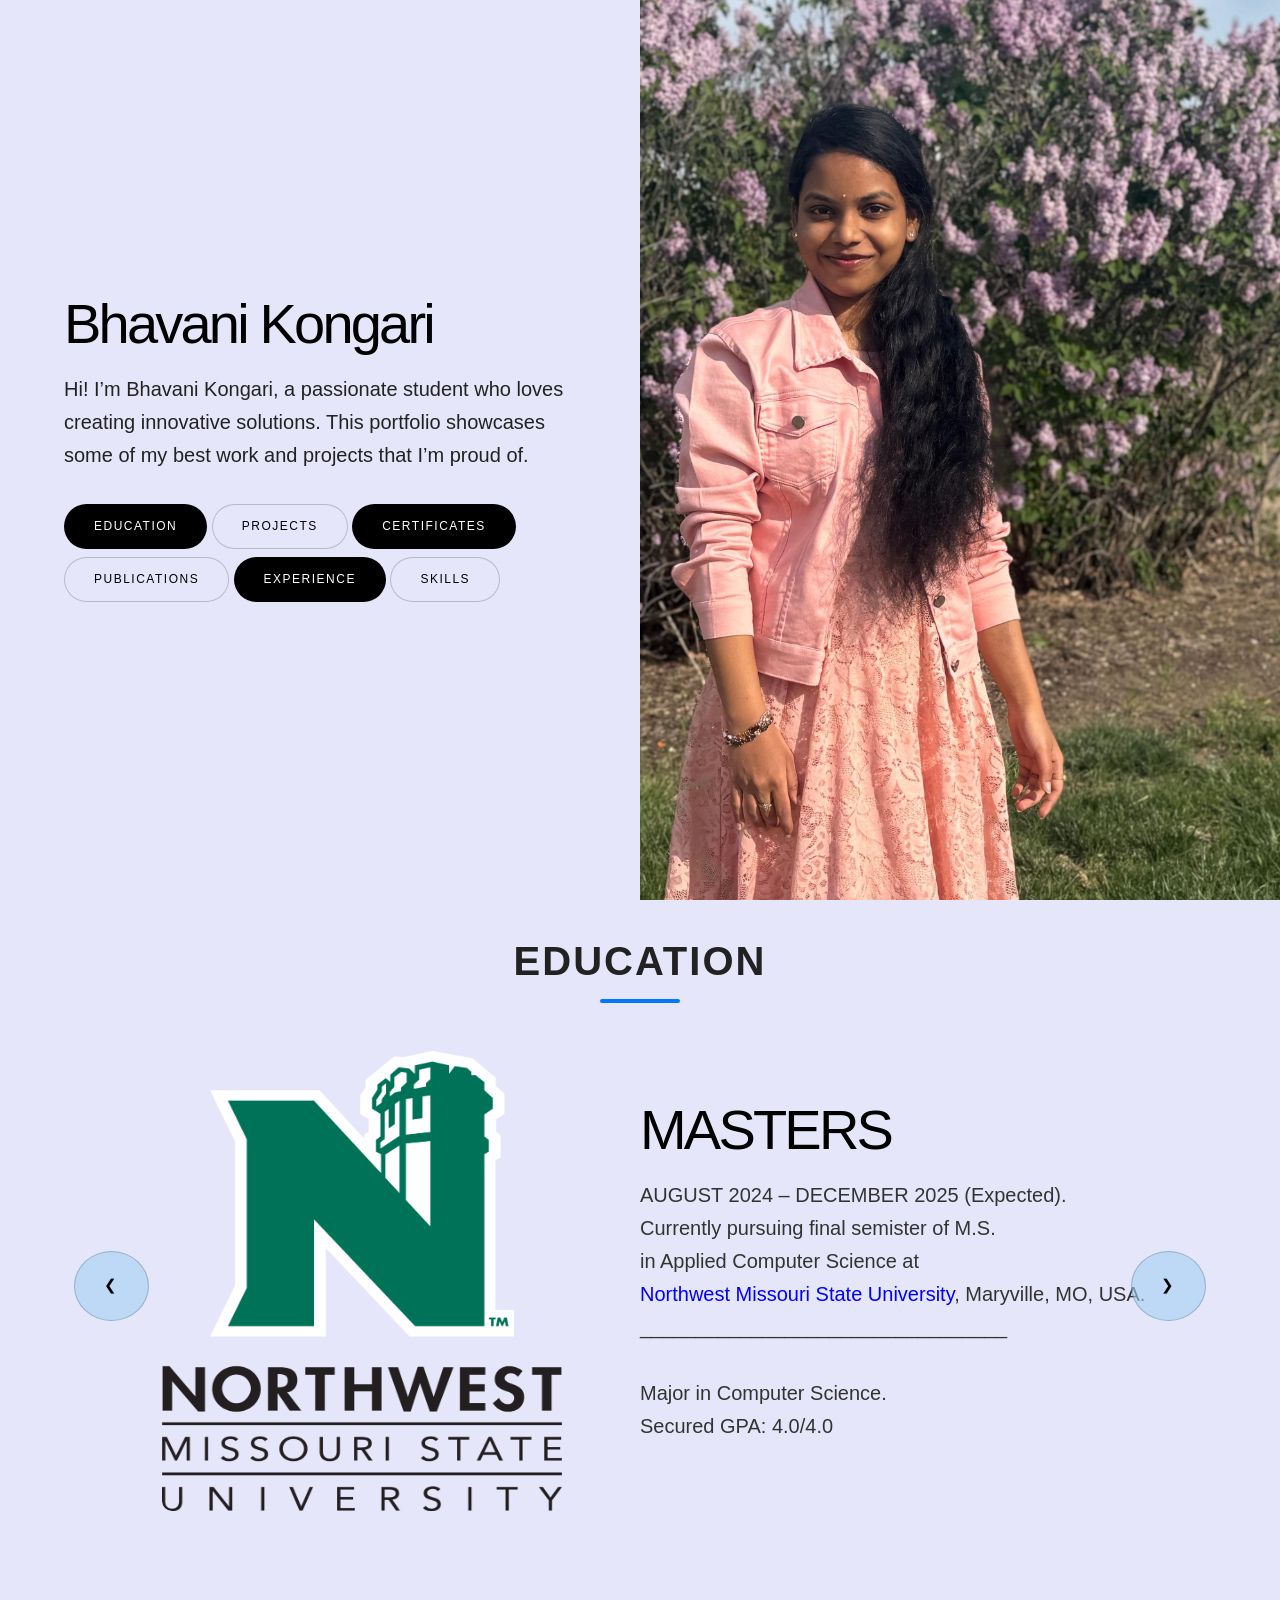
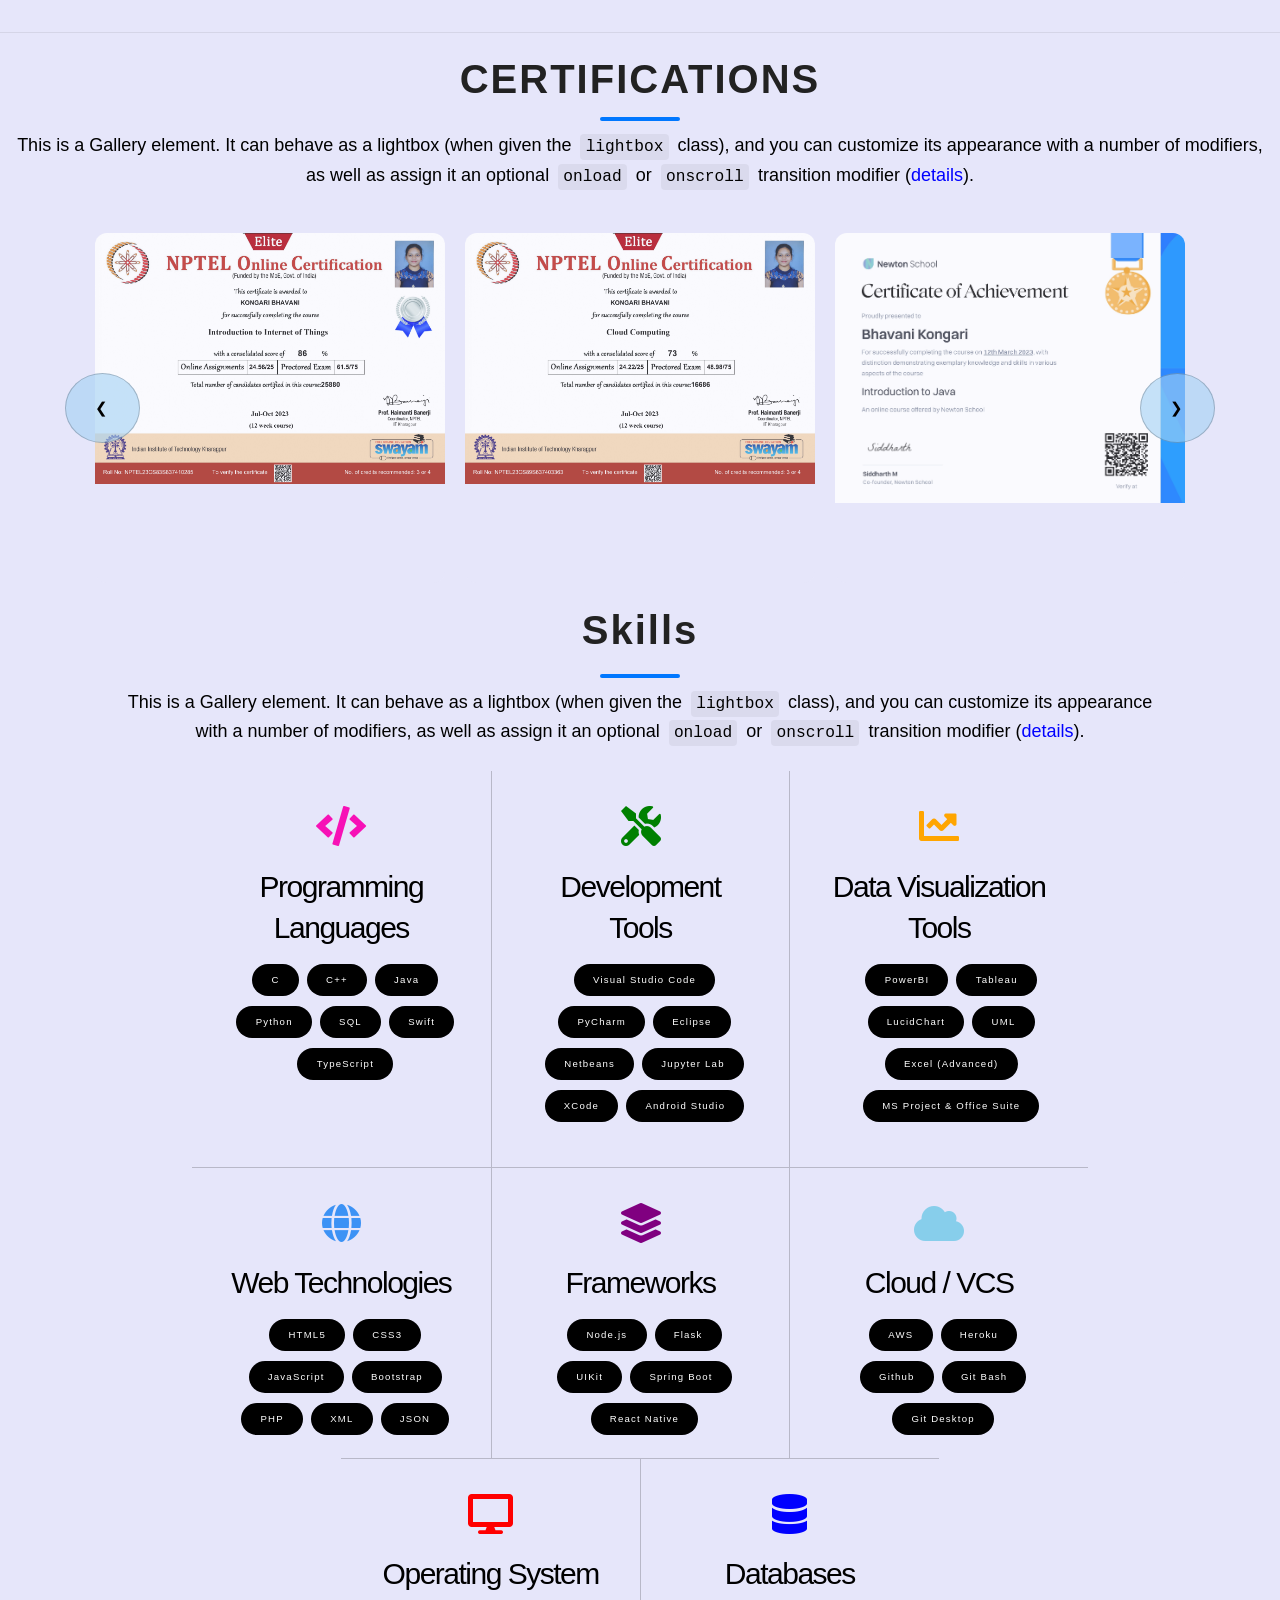
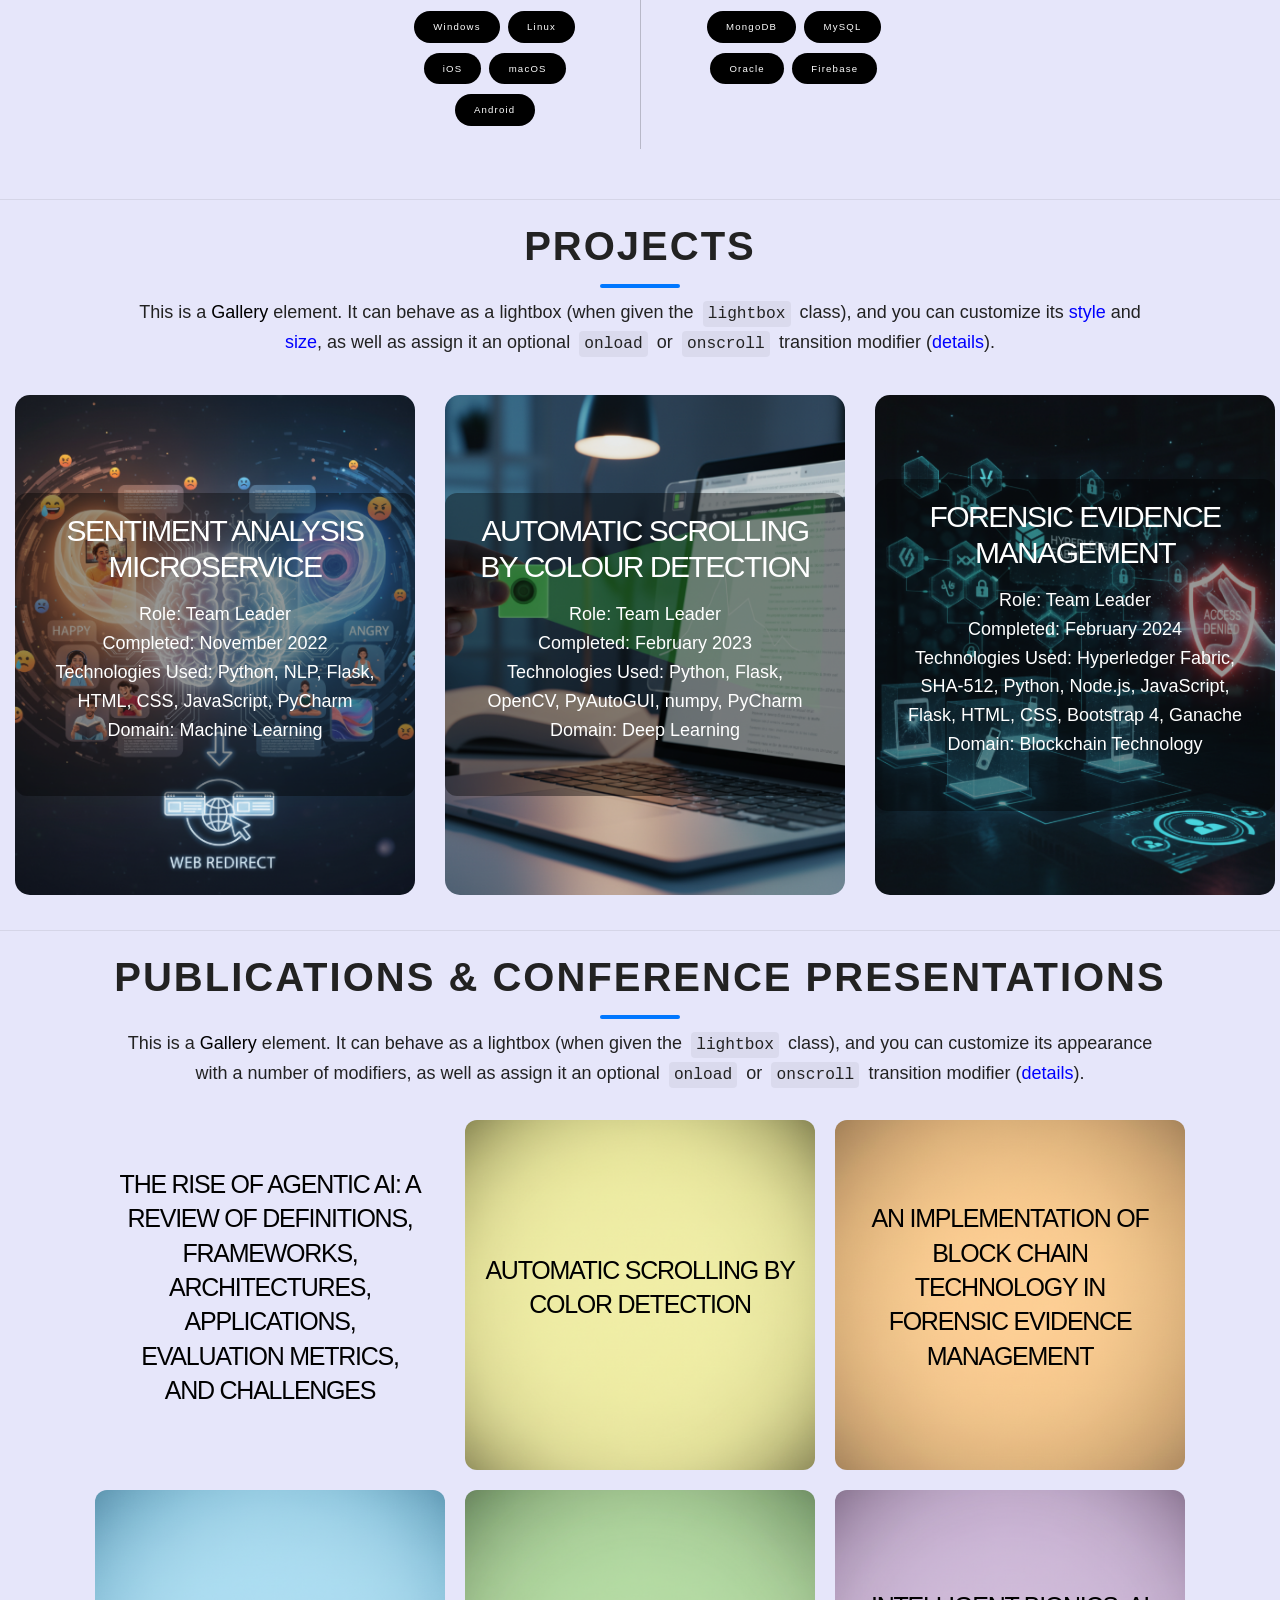
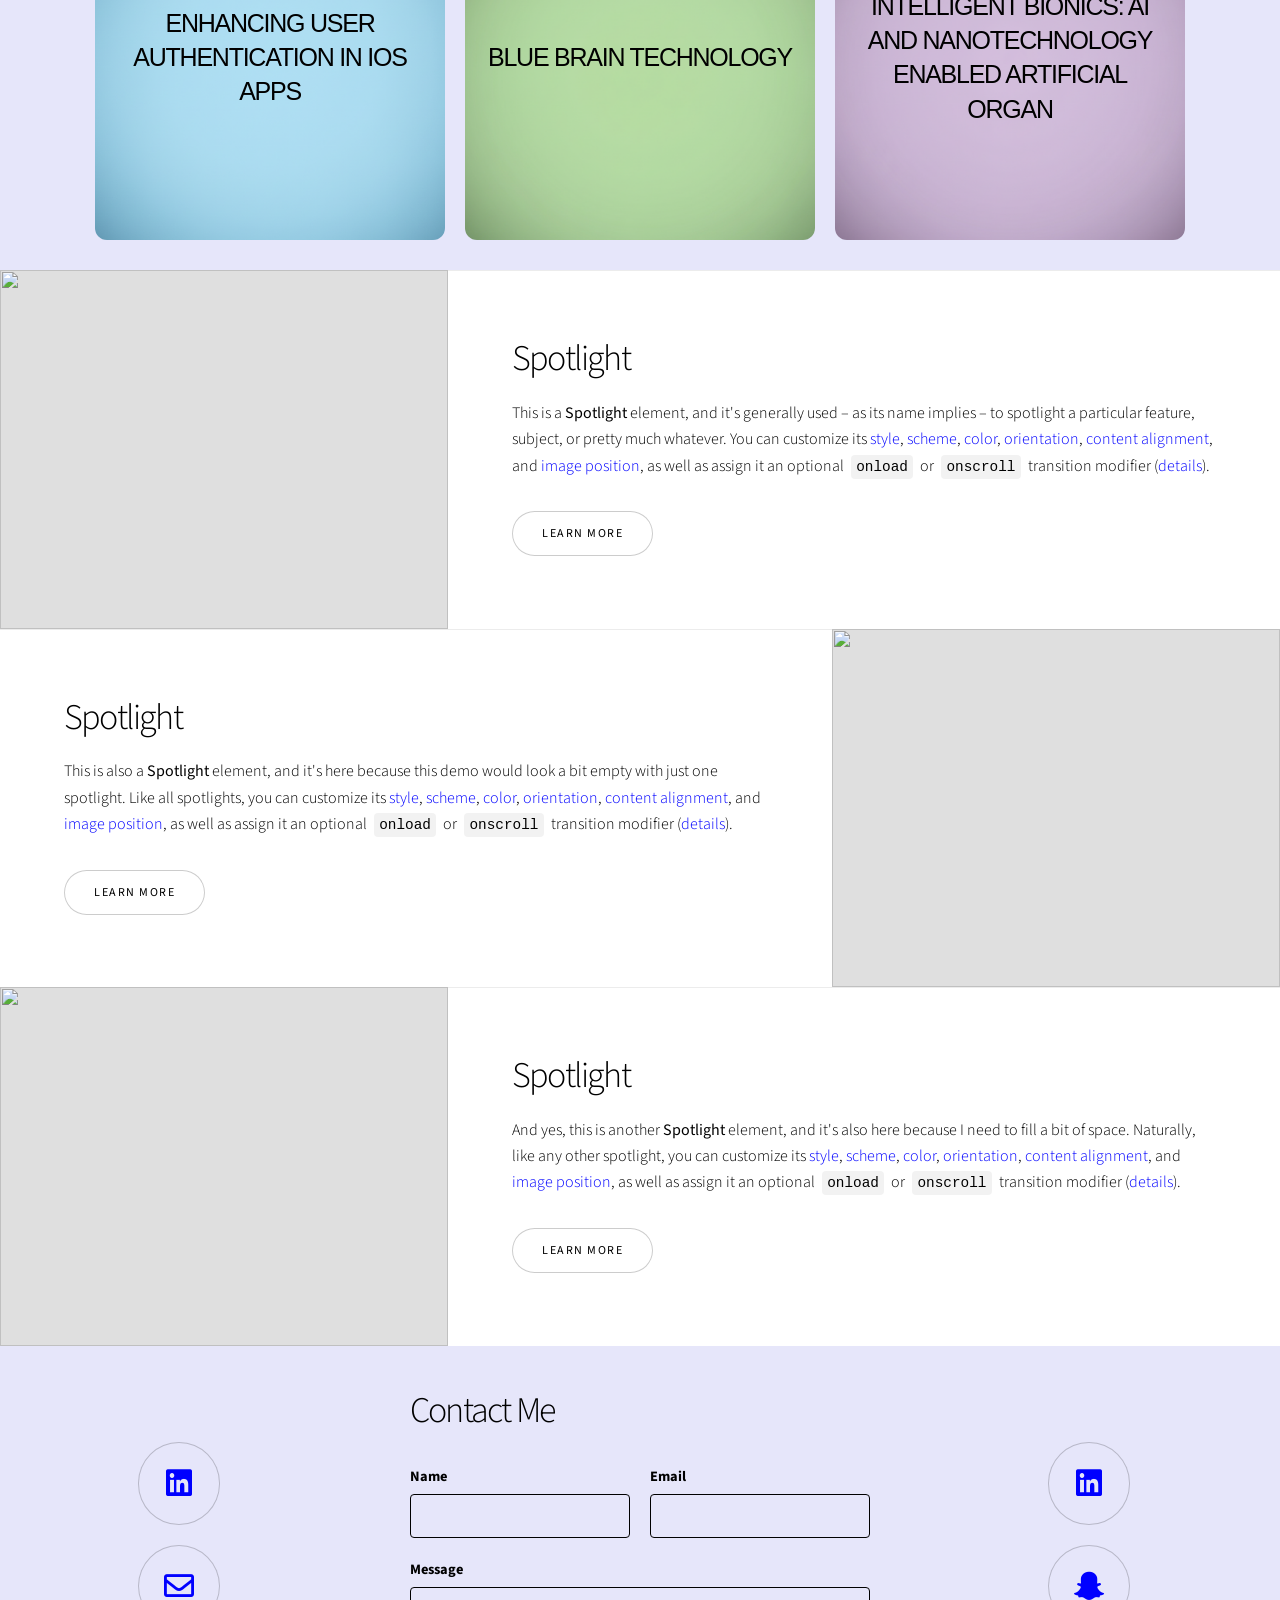
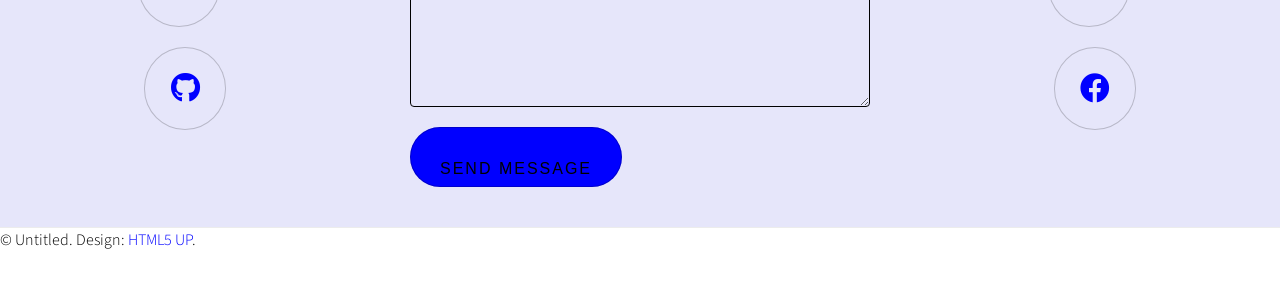
==== commit 6e0c3cbf: "updates" ====
--- a/index.html
+++ b/index.html
@@ -13,7 +13,8 @@
 		<meta name="viewport" content="width=device-width, initial-scale=1, user-scalable=no" />
 		<meta name="viewport" content="width=device-width, initial-scale=1.0">
 		<link rel="stylesheet" href="assets/css/main.css" />
-		
+		<link rel="stylesheet" href="style.css?v=2">
+<script src="script.js?v=2"></script>
 		<noscript><link rel="stylesheet" href="assets/css/noscript.css" /></noscript>
 	</head>
 	<body class="is-preload">
